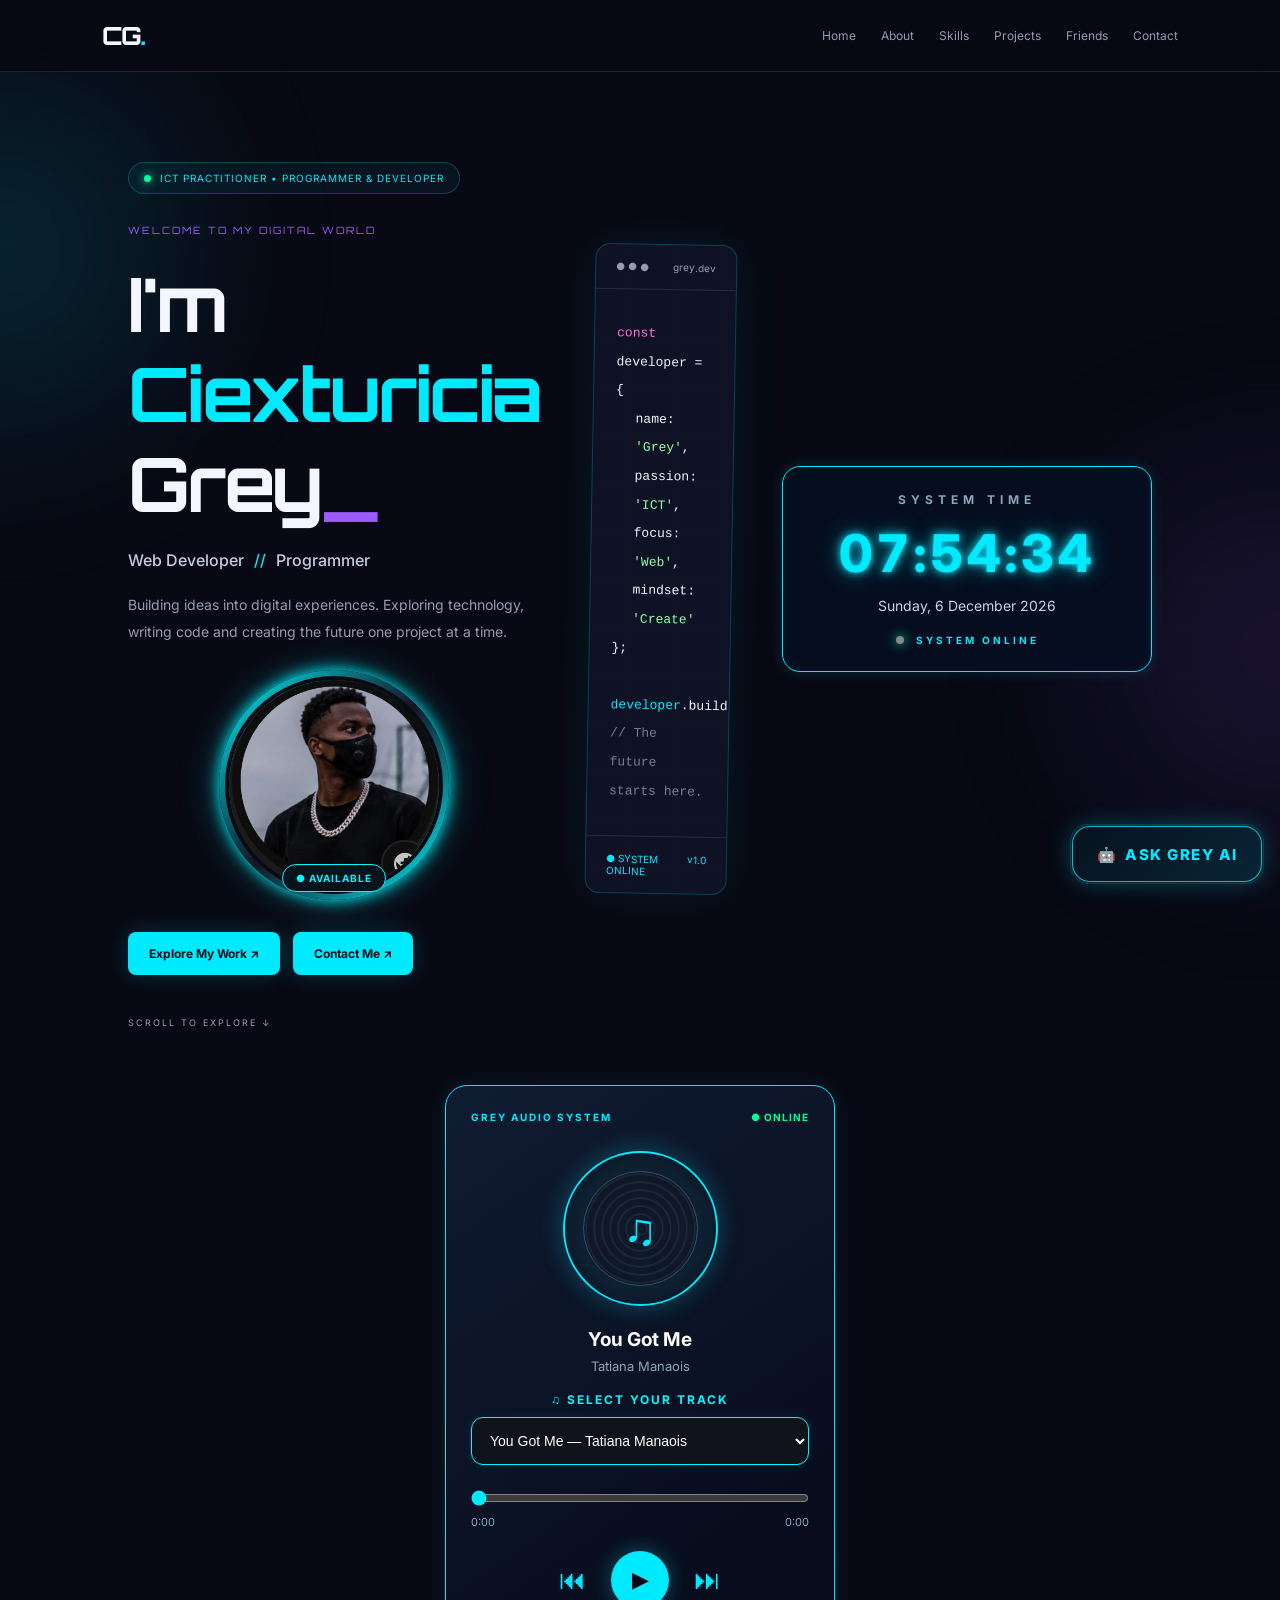
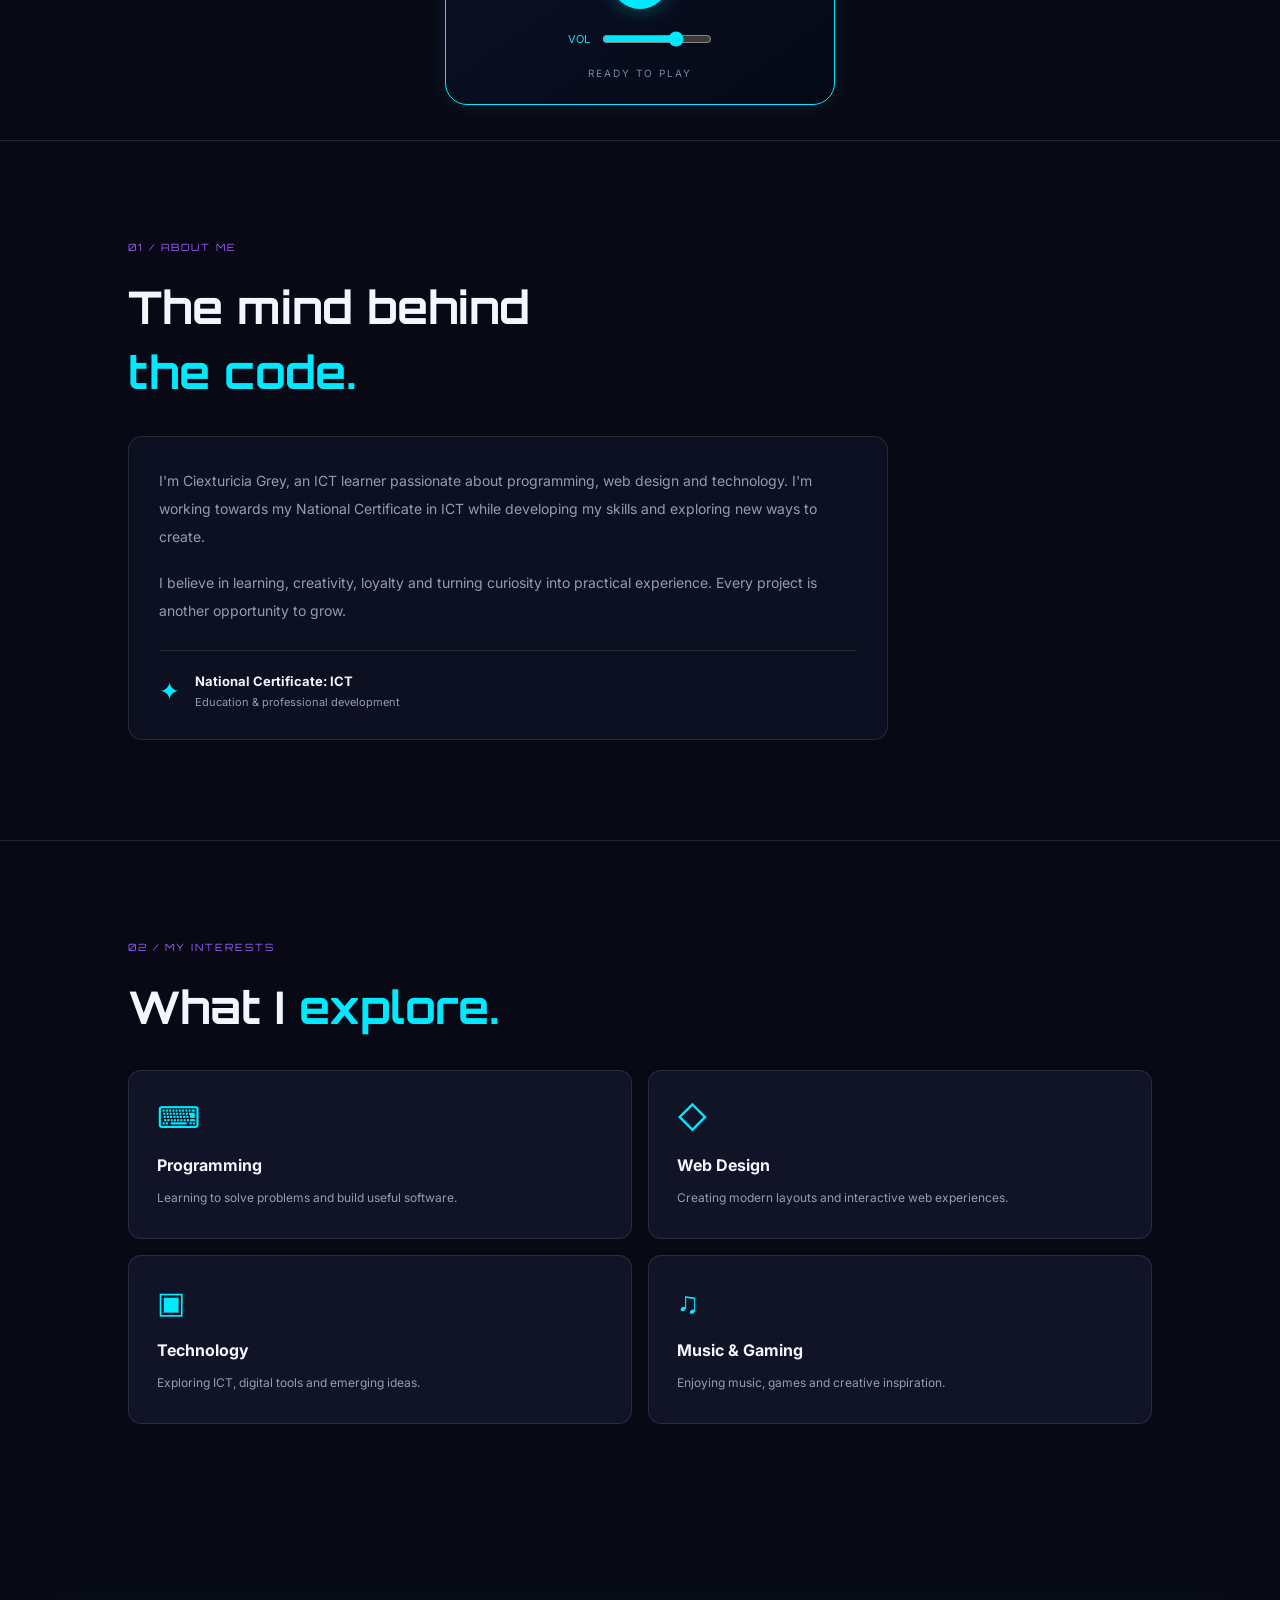
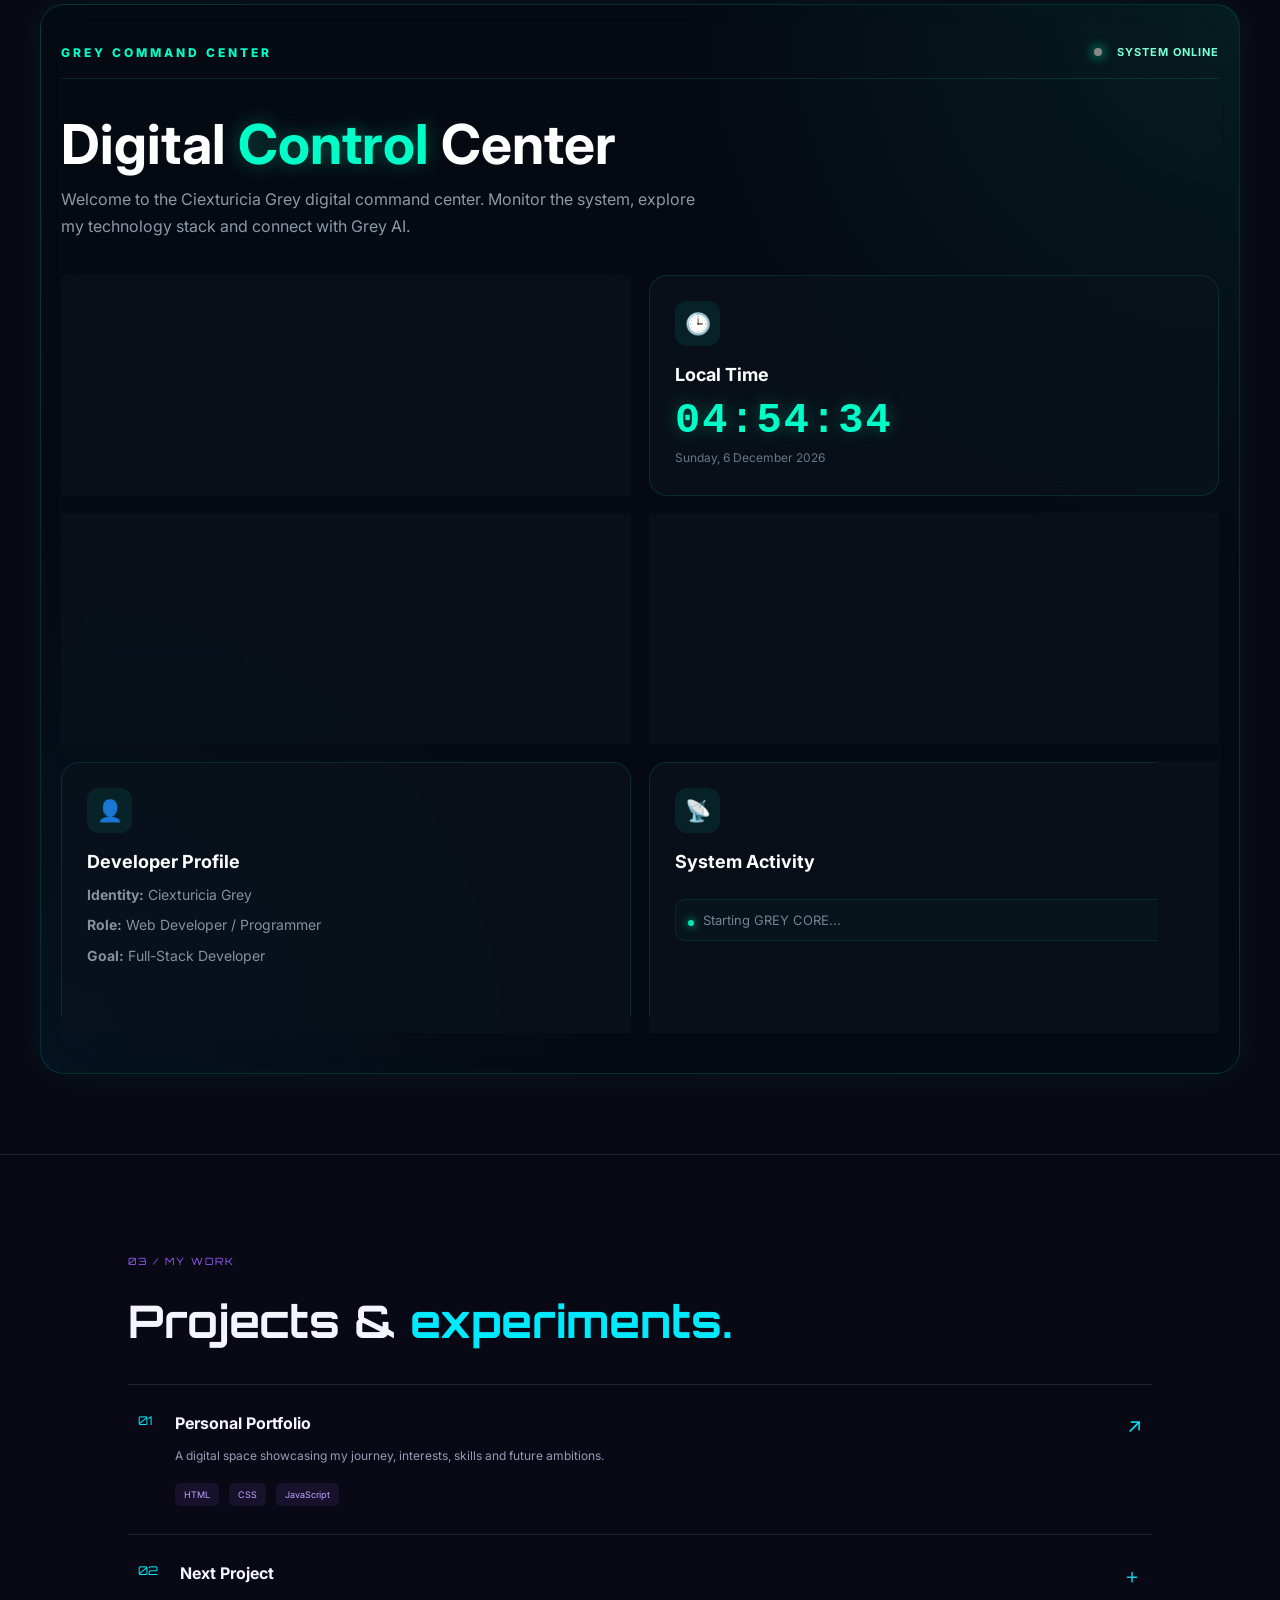
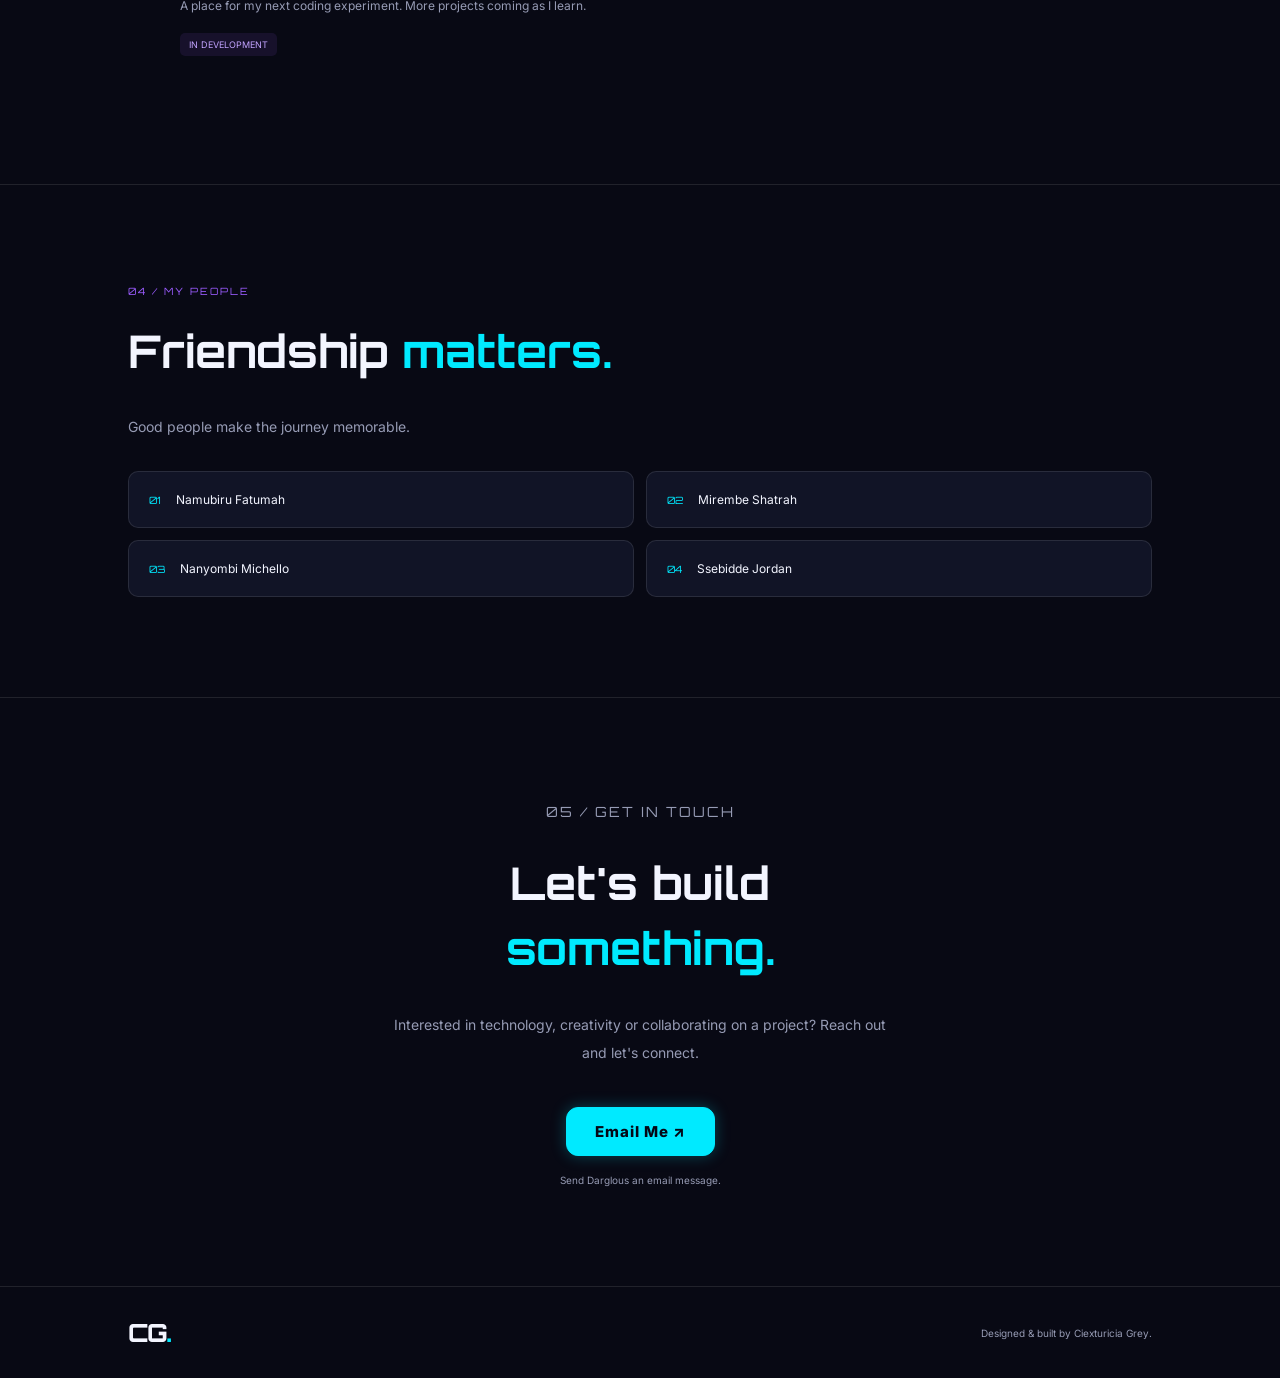
==== index.html @ 6cdc5431 "Add files via upload" ====
<!DOCTYPE html>
<html lang="en">
<head>
  <meta charset="UTF-8">
  <meta name="viewport"
        content="width=device-width, initial-scale=1.0">
  <meta name="theme-color" content="#080914">
  <title>Ciexturicia Grey | Developer</title>
  <link rel="stylesheet" href="style.css">
</head>
<body>

  <div class="glow glow-one"></div>
  <div class="glow glow-two"></div>

  <header>
    <a href="#home" class="logo">
      CG<span>.</span>
    </a>
    <button class="menu-btn" id="menuBtn"
            aria-label="Toggle menu">☰</button>
    <nav id="nav">
      <a href="#home">Home</a>
      <a href="#about">About</a>
      <a href="#skills">Skills</a>
      <a href="#projects">Projects</a>
      <a href="#friends">Friends</a>
      <a href="contact.html">Contact</a>
    </nav>
  </header>

  <main>
    <section class="hero" id="home">
      <div class="hero-content">
        <div class="status">
          <span class="dot"></span>
          ICT PRACTITIONER • PROGRAMMER & DEVELOPER
        </div>
        <p class="eyebrow">WELCOME TO MY DIGITAL WORLD</p>
        <h1>I'm <span>Ciexturicia</span><br>Grey<span class="cursor">_</span></h1>
        <h2>Web Developer <span>//</span> Programmer</h2>
        <p class="intro">
          Building ideas into digital experiences.
          Exploring technology, writing code and
          creating the future one project at a time.
        </p>
        
<!-- GREY PROFILE PHOTO -->
<div class="profile-frame">
<img src="grey-profile.jpg"
     alt="Ciexturicia Grey"
     class="profile-photo">
  <span class="profile-status">● AVAILABLE</span>
</div>

        <div class="hero-buttons">
          <a class="btn primary" href="#projects">Explore My Work ↗</a>
      <a class="btn primary" href="contact.html">
  Contact Me ↗
      </a>
        </div>
      </div>

      
      <div class="hero-card">
        <div class="card-top">
          <span>● ● ●</span>
          <span>grey.dev</span>
        </div>
        <div class="code-art">
          <p><span class="pink">const</span> developer = {</p>
          <p class="indent">name: <span class="green">'Grey'</span>,</p>
          <p class="indent">passion: <span class="green">'ICT'</span>,</p>
          <p class="indent">focus: <span class="green">'Web'</span>,</p>
          <p class="indent">mindset: <span class="green">'Create'</span></p>
          <p>};</p>
          <br>
          <p><span class="blue">developer</span>.build();</p>
          <p class="comment">// The future starts here.</p>
        </div>
        <div class="card-bottom">
          <span>● SYSTEM ONLINE</span>
          <span>v1.0</span>
        </div>
      </div>
      <div class="scroll">SCROLL TO EXPLORE ↓</div>

      
<!-- GREY DIGITAL CLOCK -->
<div class="grey-clock">
  <div class="clock-label">SYSTEM TIME</div>
  <div id="digitalClock">00:00:00</div>
  <div id="digitalDate">Loading date...</div>
  <div class="clock-status">
    <span class="status-dot"></span>
    SYSTEM ONLINE
  </div>
</div>

    </section>

    

<!-- GREY FUTURISTIC MUSIC PLAYER -->
<section class="music-player">
  <div class="music-top">
    <span class="music-tag">GREY AUDIO SYSTEM</span>
    <span class="music-live">● ONLINE</span>
  </div>

  <div class="album-art">
    <div class="vinyl">♫</div>
  </div>

  <div class="track-info">
    <h2 id="songTitle">My Favorite Music</h2>
    <p id="artistName">Ciexturicia Grey's Playlist</p>
  </div>

  
<!-- GREY SONG SELECTOR -->
<div class="song-selector">
  <label for="songSelect">♫ SELECT YOUR TRACK</label>
  <select id="songSelect">
    <option value="0">You Got Me — Tatiana Manaois</option>
    <option value="1">Like I Did — Tatiana Manaois</option>
    <option value="2">Wanna Be Yours — Tatiana Manaois</option>
  </select>
</div>

  <audio id="musicAudio" preload="metadata">
    Your browser does not support audio.
  </audio>

  <div class="progress-area">
    <input id="progress" type="range"
      min="0" max="100" value="0">

    <div class="time-row">
      <span id="currentTime">0:00</span>
      <span id="duration">0:00</span>
    </div>
  </div>

  <div class="music-controls">
    <button id="prevBtn" aria-label="Previous track">⏮</button>

    <button id="playBtn" class="play-btn"
      aria-label="Play">▶</button>

    <button id="nextBtn" aria-label="Next track">⏭</button>
  </div>

  <div class="volume-area">
    <span>VOL</span>
    <input id="volume" type="range"
      min="0" max="1" step="0.01" value="0.7">
  </div>

  <p id="musicStatus" class="music-status">
    READY TO PLAY
  </p>
</section>


    <section id="about" class="section">
      <p class="eyebrow">01 / ABOUT ME</p>
      <h2 class="section-title">The mind behind<br><span>the code.</span></h2>
      <div class="about-box">
        <p>
          I'm Ciexturicia Grey, an ICT learner passionate
          about programming, web design and technology.
          I'm working towards my National Certificate in
          ICT while developing my skills and exploring
          new ways to create.
        </p>
        <p>
          I believe in learning, creativity, loyalty and
          turning curiosity into practical experience.
          Every project is another opportunity to grow.
        </p>
        <div class="credential">
          <span>✦</span>
          <div>
            <strong>National Certificate: ICT</strong>
            <small>Education & professional development</small>
          </div>
        </div>
      </div>
    </section>

    <section id="skills" class="section">
      <p class="eyebrow">02 / MY INTERESTS</p>
      <h2 class="section-title">What I <span>explore.</span></h2>
      <div class="grid">
        <article class="tile">
          <span class="tile-icon">⌨</span>
          <h3>Programming</h3>
          <p>Learning to solve problems and build useful software.</p>
        </article>
        <article class="tile">
          <span class="tile-icon">◇</span>
          <h3>Web Design</h3>
          <p>Creating modern layouts and interactive web experiences.</p>
        </article>
        <article class="tile">
          <span class="tile-icon">▣</span>
          <h3>Technology</h3>
          <p>Exploring ICT, digital tools and emerging ideas.</p>
        </article>
        <article class="tile">
          <span class="tile-icon">♫</span>
          <h3>Music & Gaming</h3>
          <p>Enjoying music, games and creative inspiration.</p>
        </article>
      </div>
    </section>

    <!-- ============================= -->
<!-- GREY COMMAND CENTER -->
<!-- ============================= -->

<section class="command-center" id="command-center">

  <div class="command-header">

    <span class="command-label">
      GREY COMMAND CENTER
    </span>

    <span class="system-status">
      <span class="status-dot"></span>
      SYSTEM ONLINE
    </span>

  </div>


  <div class="command-title">

    <h2>
      Digital <span>Control</span> Center
    </h2>

    <p>
      Welcome to the Ciexturicia Grey digital command center.
      Monitor the system, explore my technology stack and connect
      with Grey AI.
    </p>

  </div>


  <div class="command-grid">

    <!-- SYSTEM STATUS -->

    <div class="command-card">

      <div class="card-icon">⚡</div>

      <h3>System Status</h3>

      <p class="online-text">
        ALL SYSTEMS OPERATIONAL
      </p>

      <div class="system-bar">
        <div class="system-progress"></div>
      </div>

      <span class="card-small">
        GREY CORE v1.0
      </span>

    </div>


    <!-- LIVE CLOCK -->

    <div class="command-card clock-card">

      <div class="card-icon">🕒</div>

      <h3>Local Time</h3>

      <div id="grey-clock">
        00:00:00
      </div>

      <div id="grey-date">
        Loading date...
      </div>

    </div>


    <!-- GREY AI STATUS -->

    <div class="command-card">

      <div class="card-icon">🤖</div>

      <h3>GREY AI</h3>

      <div
        class="ai-status"
        id="greyAiStatus">

        <span class="status-dot"></span>

        <span id="greyAiStatusText">
          CHECKING...
        </span>

      </div>

      <p>
        Portfolio assistant ready to answer questions
        about Ciexturicia Grey.
      </p>

    </div>


    <!-- TECH STACK -->

    <div class="command-card tech-card">

      <div class="card-icon">💻</div>

      <h3>Technology Stack</h3>

      <div class="tech-list">

        <span>HTML</span>
        <span>CSS</span>
        <span>JavaScript</span>
        <span>GitHub</span>
        <span>Acode</span>

      </div>

    </div>


    <!-- PROFILE -->

    <div class="command-card">

      <div class="card-icon">👤</div>

      <h3>Developer Profile</h3>

      <p>
        <strong>Identity:</strong>
        Ciexturicia Grey
      </p>

      <p>
        <strong>Role:</strong>
        Web Developer / Programmer
      </p>

      <p>
        <strong>Goal:</strong>
        Full-Stack Developer
      </p>

    </div>


    <!-- SYSTEM ACTIVITY -->

    <div class="command-card activity-card">

      <div class="card-icon">📡</div>

      <h3>System Activity</h3>

      <div id="grey-activity-log">

        <div class="activity-line">
          <span></span>
          Starting GREY CORE...
        </div>

      </div>

    </div>

  </div>

</section>
    
    <section id="projects" class="section">
      <p class="eyebrow">03 / MY WORK</p>
      <h2 class="section-title">Projects & <span>experiments.</span></h2>
      <div class="project">
        <div class="project-number">01</div>
        <div>
          <h3>Personal Portfolio</h3>
          <p>A digital space showcasing my journey,
             interests, skills and future ambitions.</p>
          <span class="tag">HTML</span>
          <span class="tag">CSS</span>
          <span class="tag">JavaScript</span>
        </div>
        
        <span class="project-arrow">↗</span>
      </div>
      <div class="project">
        <div class="project-number">02</div>
        <div>
          <h3>Next Project</h3>
          <p>A place for my next coding experiment.
             More projects coming as I learn.</p>
          <span class="tag">IN DEVELOPMENT</span>
        </div>
        <span class="project-arrow">＋</span>
      </div>
    </section>

    <section id="friends" class="section">
      <p class="eyebrow">04 / MY PEOPLE</p>
      <h2 class="section-title">Friendship <span>matters.</span></h2>
      <p class="section-desc">
        Good people make the journey memorable.
      </p>
      <div class="friends">
        <div class="friend"><span>01</span> Namubiru Fatumah</div>
        <div class="friend"><span>02</span> Mirembe Shatrah</div>
        <div class="friend"><span>03</span> Nanyombi Michello</div>
        <div class="friend"><span>04</span> Ssebidde Jordan</div>
      </div>
    </section>

    <section id="contact" class="section contact">
      <p class="eyebrow">05 / GET IN TOUCH</p>
      <h2 class="section-title">Let's build<br><span>something.</span></h2>
      <p>
        Interested in technology, creativity or collaborating
        on a project? Reach out and let's connect.
      </p>
      <a href="https://mail.google.com/mail/?view=cm&fs=1&to=legitmategrey@gmail.com"
   target="_blank"
   rel="noopener noreferrer"
   class="email-btn">
  Email Me ↗
      </a>
      
      <small>Send Darglous an email message.</small>
    </section>
  </main>

  <footer>
    <a href="#home" class="logo">CG<span>.</span></a>
    <p>Designed & built by Ciexturicia Grey.</p>
    <!-- =====================================================
     GREY AI ASSISTANT
     ===================================================== -->

<div class="grey-ai" id="grey-ai">

  <!-- HEADER -->
  <div class="ai-header">

    <div class="ai-avatar">G</div>

    <div class="ai-info">
      <h2>GREY AI</h2>
      <p>
        <span class="online-dot"></span>
        ONLINE | PORTFOLIO ASSISTANT
      </p>
    </div>

    <button
      class="ai-close"
      type="button"
      onclick="toggleGreyAI()"
      aria-label="Close GREY AI">
      ×
    </button>

  </div>


  <!-- CHAT -->
  <div class="ai-chat" id="ai-chat">

    <div class="ai-message bot">
      Yo! 👋 Welcome to Ciexturicia Grey's
      digital world. I'm Grey AI.
      Ask me anything about Grey!
    </div>

  </div>


  <!-- QUICK QUESTIONS -->
  <div class="ai-quick">

    <button
      type="button"
      onclick="askGrey('Who is Grey?')">
      Who is Grey?
    </button>

    <button
      type="button"
      onclick="askGrey('What are his skills?')">
      Skills
    </button>

    <button
      type="button"
      onclick="askGrey('What are his hobbies?')">
      Hobbies
    </button>

  </div>


  <!-- INPUT -->
  <div class="ai-input-area">

    <button
      id="voiceBtn"
      class="voice-btn"
      type="button"
      title="Voice input"
      aria-label="Voice input">
      🎤
    </button>

    <input
      type="text"
      id="ai-input"
      placeholder="Message Grey AI..."
      autocomplete="off">

    <button
      id="sendBtn"
      class="send-btn"
      type="button"
      onclick="sendGreyMessage()"
      aria-label="Send message">
      ➤
    </button>

  </div>


  <!-- VOICE CONTROLS -->
  <div class="voice-controls">

    <div
      class="voice-status"
      id="voiceStatus">
      Tap 🎤 to speak
    </div>

    <label class="voice-toggle">
      <input
        type="checkbox"
        id="voiceOutput">
      <span>🔊 Voice replies</span>
    </label>

  </div>

</div>


<!-- =====================================================
     GREY AI LAUNCHER
     ===================================================== -->

<button
  class="ai-launcher"
  id="greyAiLauncher"
  type="button"
  onclick="toggleGreyAI()">

  🤖 <span>ASK GREY AI</span>

</button>
  <script src="script.js" defer></script>

</body>
</html>
---- style.css ----
@import url('https://fonts.googleapis.com/css2?family=Orbitron:wght@500;700;800&family=Inter:wght@400;500;600;700;800&display=swap');

:root {
  --bg: #080914;
  --panel: #111426;
  --cyan: #00eaff;
  --purple: #9b5cff;
  --text: #f3f5ff;
  --muted: #969bb4;
  --line: rgba(255,255,255,.10);
}

* {
  margin: 0;
  padding: 0;
  box-sizing: border-box;
  scroll-behavior: smooth;
}

body {
  background: var(--bg);
  color: var(--text);
  font-family: 'Inter', sans-serif;
  overflow-x: hidden;
}

body::before {
  content: "";
  position: fixed;
  inset: 0;
  pointer-events: none;
  z-index: -1;
  opacity: .16;
  background-image:
    linear-gradient(rgba(0,234,255,.08) 1px, transparent 1px),
    linear-gradient(90deg, rgba(0,234,255,.08) 1px, transparent 1px);
  background-size: 48px 48px;
}

a {
  color: inherit;
  text-decoration: none;
}

.glow {
  position: fixed;
  width: 300px;
  height: 300px;
  border-radius: 50%;
  filter: blur(110px);
  opacity: .17;
  pointer-events: none;
  z-index: -1;
}

.glow-one {
  background: var(--cyan);
  top: 100px;
  left: -150px;
}

.glow-two {
  background: var(--purple);
  right: -150px;
  top: 500px;
}

header {
  width: 100%;
  position: sticky;
  top: 0;
  z-index: 20;
  display: flex;
  align-items: center;
  justify-content: space-between;
  padding: 20px 8%;
  background: rgba(8,9,20,.88);
  backdrop-filter: blur(16px);
  border-bottom: 1px solid var(--line);
}

.logo {
  font-family: 'Orbitron', sans-serif;
  font-size: 25px;
  font-weight: 800;
  letter-spacing: -2px;
}

.logo span, .hero h1 span, .section-title span {
  color: var(--cyan);
}

nav {
  display: flex;
  gap: 25px;
}

nav a {
  color: var(--muted);
  font-size: 12px;
  transition: .25s;
}

nav a:hover {
  color: var(--cyan);
}

.menu-btn {
  display: none;
  background: transparent;
  color: white;
  border: 1px solid var(--line);
  border-radius: 8px;
  padding: 8px 12px;
  font-size: 20px;
}

.hero {
  min-height: 88vh;
  padding: 90px 10% 75px;
  display: flex;
  align-items: center;
  justify-content: space-between;
  gap: 50px;
  position: relative;
}

.hero-content {
  max-width: 600px;
}

.status {
  display: inline-flex;
  align-items: center;
  gap: 9px;
  color: var(--cyan);
  border: 1px solid rgba(0,234,255,.23);
  background: rgba(0,234,255,.05);
  border-radius: 30px;
  padding: 9px 15px;
  font-size: 10px;
  letter-spacing: 1px;
  margin-bottom: 30px;
}

.dot {
  width: 7px;
  height: 7px;
  border-radius: 50%;
  background: #00ff9d;
  box-shadow: 0 0 10px #00ff9d;
}

.eyebrow {
  color: var(--purple);
  font-family: 'Orbitron', sans-serif;
  font-size: 10px;
  letter-spacing: 2px;
  margin-bottom: 22px;
}

.hero h1 {
  font-family: 'Orbitron', sans-serif;
  font-size: clamp(38px, 6vw, 75px);
  line-height: 1.2;
  letter-spacing: -3px;
}

.cursor {
  color: var(--purple) !important;
  animation: blink 1s infinite;
}

@keyframes blink {
  50% { opacity: 0; }
}

.hero h2 {
  font-size: 16px;
  font-weight: 500;
  color: #c7cbe0;
  margin: 22px 0;
}

.hero h2 span {
  color: var(--cyan);
  margin: 0 6px;
}

.intro, .section-desc {
  color: var(--muted);
  font-size: 14px;
  line-height: 1.9;
  max-width: 470px;
}

.hero-buttons {
  display: flex;
  flex-wrap: wrap;
  gap: 13px;
  margin-top: 32px;
}

.btn {
  display: inline-block;
  padding: 14px 21px;
  border-radius: 8px;
  font-size: 12px;
  font-weight: 700;
  transition: .3s;
}

.primary {
  background: var(--cyan);
  color: #061018;
  box-shadow: 0 0 24px rgba(0,234,255,.18);
}

.primary:hover {
  transform: translateY(-3px);
  box-shadow: 0 0 30px rgba(0,234,255,.45);
}

.secondary {
  border: 1px solid var(--line);
  color: var(--text);
}

.secondary:hover {
  border-color: var(--cyan);
  color: var(--cyan);
}

.hero-card {
  width: min(390px, 100%);
  background: rgba(17,20,38,.9);
  border: 1px solid rgba(0,234,255,.22);
  border-radius: 15px;
  box-shadow: 0 0 50px rgba(0,234,255,.07);
  overflow: hidden;
  transform: rotate(1deg);
}

.card-top, .card-bottom {
  display: flex;
  justify-content: space-between;
  padding: 16px 20px;
  color: var(--muted);
  font-size: 10px;
  border-bottom: 1px solid var(--line);
}

.code-art {
  padding: 30px 22px;
  font-family: monospace;
  font-size: 13px;
  line-height: 2.2;
}

.indent {
  padding-left: 20px;
}

.pink { color: #ff71d4; }
.green { color: #8effa9; }
.blue { color: var(--cyan); }
.comment { color: #777e9b; }

.card-bottom {
  border-top: 1px solid var(--line);
  border-bottom: 0;
  color: var(--cyan);
}

.scroll {
  position: absolute;
  bottom: 22px;
  left: 10%;
  font-size: 9px;
  letter-spacing: 2px;
  color: var(--muted);
}

.section {
  padding: 100px 10%;
  border-top: 1px solid var(--line);
}

.section-title {
  font-family: 'Orbitron', sans-serif;
  font-size: clamp(28px, 4vw, 45px);
  line-height: 1.45;
  margin-bottom: 30px;
}

.about-box {
  max-width: 760px;
  padding: 30px;
  border: 1px solid var(--line);
  background: rgba(17,20,38,.7);
  border-radius: 14px;
}

.about-box p, .contact p {
  color: var(--muted);
  line-height: 2;
  font-size: 14px;
  margin-bottom: 18px;
}

.credential {
  display: flex;
  gap: 15px;
  align-items: center;
  border-top: 1px solid var(--line);
  padding-top: 22px;
  margin-top: 25px;
}

.credential > span {
  font-size: 25px;
  color: var(--cyan);
}

.credential strong, .credential small {
  display: block;
}

.credential strong { font-size: 13px; }
.credential small {
  color: var(--muted);
  font-size: 11px;
  margin-top: 6px;
}

.grid {
  display: grid;
  grid-template-columns: repeat(2, 1fr);
  gap: 16px;
}

.tile {
  background: var(--panel);
  border: 1px solid var(--line);
  padding: 28px;
  border-radius: 13px;
  transition: .3s;
}

.tile:hover {
  transform: translateY(-5px);
  border-color: rgba(0,234,255,.5);
  box-shadow: 0 10px 35px rgba(0,234,255,.07);
}

.tile-icon {
  display: block;
  color: var(--cyan);
  font-size: 30px;
  margin-bottom: 20px;
}

.tile h3, .project h3 {
  font-size: 16px;
  margin-bottom: 12px;
}

.tile p, .project p {
  color: var(--muted);
  font-size: 12px;
  line-height: 1.9;
}

.project {
  display: flex;
  gap: 22px;
  align-items: flex-start;
  padding: 28px 10px;
  border-top: 1px solid var(--line);
}

.project-number {
  font-family: 'Orbitron', sans-serif;
  color: var(--cyan);
  font-size: 12px;
}

.project > div:nth-child(2) {
  flex: 1;
}

.project-arrow {
  color: var(--cyan);
  font-size: 20px;
}

.tag {
  display: inline-block;
  margin: 15px 6px 0 0;
  padding: 6px 9px;
  border-radius: 5px;
  background: rgba(155,92,255,.1);
  color: #c3a4ff;
  font-size: 9px;
}

.friends {
  display: grid;
  grid-template-columns: repeat(2, 1fr);
  gap: 12px;
  margin-top: 30px;
}

.friend {
  background: var(--panel);
  border: 1px solid var(--line);
  padding: 20px;
  border-radius: 10px;
  font-size: 12px;
}

.friend span {
  color: var(--cyan);
  font-family: 'Orbitron', sans-serif;
  margin-right: 12px;
  font-size: 10px;
}

.contact {
  text-align: center;
}

.contact p {
  max-width: 500px;
  margin: 0 auto 25px;
}

.contact small {
  display: block;
  color: var(--muted);
  font-size: 10px;
  margin-top: 18px;
}

footer {
  padding: 30px 10%;
  border-top: 1px solid var(--line);
  display: flex;
  align-items: center;
  justify-content: space-between;
  gap: 15px;
  flex-wrap: wrap;
}

footer p {
  color: var(--muted);
  font-size: 10px;
}

.footer-copy {
  letter-spacing: 1px;
}

@media (max-width: 800px) {
  header {
    padding: 16px 6%;
  }

  .menu-btn {
    display: block;
  }

  nav {
    display: none;
    position: absolute;
    top: 100%;
    left: 0;
    width: 100%;
    padding: 20px 6%;
    background: #0b0d1b;
    border-bottom: 1px solid var(--line);
    flex-direction: column;
    gap: 20px;
  }

  nav.open {
    display: flex;
  }

  nav a {
    font-size: 13px;
  }

  .hero {
    min-height: auto;
    padding: 75px 7% 90px;
    flex-direction: column;
    align-items: flex-start;
    gap: 55px;
  }

  .hero-card {
    align-self: center;
  }

  .scroll {
    left: 7%;
  }

  .section {
    padding: 75px 7%;
  }

  footer {
    padding: 25px 7%;
  }
}

@media (max-width: 480px) {
  .hero h1 {
    letter-spacing: -2px;
  }

  .grid, .friends {
    grid-template-columns: 1fr;
  }

  .tile {
    padding: 23px;
  }

  .about-box {
    padding: 22px;
  }

  .project {
    gap: 12px;
  }

  footer {
    flex-direction: column;
    align-items: flex-start;
  }
}


/* EMAIL BUTTON - GREY FUTURISTIC */

.email-btn {
  display: inline-flex;
  align-items: center;
  justify-content: center;
  gap: 10px;

  padding: 14px 28px;
  margin-top: 15px;

  background: #00eaff;
  color: #050816;

  font-size: 15px;
  font-weight: 800;
  letter-spacing: 1px;

  text-decoration: none;
  border: 1px solid #00eaff;
  border-radius: 12px;

  box-shadow: 0 0 15px #00eaff44;

  transition: all 0.3s ease;
}

/* HOVER ANIMATION */
.email-btn:hover {
  background: transparent;
  color: #00eaff;

  box-shadow:
    0 0 15px #00eaff,
    0 0 35px #00eaff66;

  transform: translateY(-4px);
}

/* CLICK EFFECT */
.email-btn:active {
  transform: scale(0.96);
}

/* MOBILE RESPONSIVE */
@media (max-width: 600px) {
  .email-btn {
    width: 100%;
    max-width: 280px;
    padding: 15px 20px;
    font-size: 14px;
  }
}


/* GREY FUTURISTIC DIGITAL CLOCK */

.grey-clock {
  width: 100%;
  max-width: 370px;
  margin: 30px auto;
  padding: 25px 20px;
  text-align: center;

  background: rgba(5, 15, 32, 0.85);
  border: 1px solid #00eaff;
  border-radius: 18px;

  box-shadow:
    0 0 15px #00eaff22,
    inset 0 0 20px #00eaff0a;

  backdrop-filter: blur(12px);
}

.clock-label {
  color: #8ba5bb;
  font-size: 12px;
  font-weight: bold;
  letter-spacing: 5px;
  margin-bottom: 15px;
}

#digitalClock {
  color: #00eaff;
  font-size: clamp(35px, 9vw, 52px);
  font-weight: 800;
  letter-spacing: 3px;

  text-shadow:
    0 0 8px #00eaff,
    0 0 25px #00eaff77;

  font-variant-numeric: tabular-nums;
}

#digitalDate {
  color: #cbd5e1;
  font-size: 14px;
  margin-top: 12px;
}

.clock-status {
  color: #00eaff;
  font-size: 10px;
  font-weight: bold;
  letter-spacing: 3px;
  margin-top: 20px;
}

.status-dot {
  display: inline-block;
  width: 8px;
  height: 8px;
  margin-right: 7px;
  border-radius: 50%;
  background: #00ff99;
  box-shadow: 0 0 10px #00ff99;
  animation: clockPulse 1.5s infinite;
}

@keyframes clockPulse {
  50% {
    opacity: 0.35;
    box-shadow: 0 0 2px #00ff99;
  }
}

@media (max-width: 600px) {
  .grey-clock {
    max-width: 100%;
    padding: 22px 12px;
  }
}


/* ===== GREY AUDIO SYSTEM ===== */

.music-player {
  width: 100%;
  max-width: 390px;
  margin: 35px auto;
  padding: 25px;
  color: #fff;
  text-align: center;
  background: linear-gradient(145deg, #101c32, #050816);
  border: 1px solid #00eaff;
  border-radius: 22px;
  box-shadow: 0 0 25px #00eaff18;
}

.music-top {
  display: flex;
  justify-content: space-between;
  align-items: center;
  gap: 8px;
  font-size: 10px;
  font-weight: bold;
  letter-spacing: 2px;
}

.music-tag {
  color: #00eaff;
}

.music-live {
  color: #00ff99;
  letter-spacing: 1px;
}

.album-art {
  width: 155px;
  height: 155px;
  margin: 28px auto 22px;
  display: grid;
  place-items: center;
  border-radius: 50%;
  background: radial-gradient(circle, #16344b, #07101e);
  border: 2px solid #00eaff;
  box-shadow: 0 0 25px #00eaff44;
}

.vinyl {
  width: 115px;
  height: 115px;
  border-radius: 50%;
  display: grid;
  place-items: center;
  font-size: 45px;
  color: #00eaff;
  background: repeating-radial-gradient(
    circle,
    #101827 0px,
    #101827 5px,
    #1b2a3c 6px,
    #101827 8px
  );
  border: 1px solid #31536b;
}

.music-player.playing .vinyl {
  animation: vinylSpin 5s linear infinite;
}

@keyframes vinylSpin {
  to { transform: rotate(360deg); }
}

.track-info h2 {
  font-size: 19px;
  margin-bottom: 7px;
  overflow-wrap: anywhere;
}

.track-info p {
  color: #8da5bb;
  font-size: 13px;
}

.progress-area {
  margin-top: 25px;
}

#progress {
  width: 100%;
  accent-color: #00eaff;
  cursor: pointer;
}

.time-row {
  display: flex;
  justify-content: space-between;
  color: #8da5bb;
  font-size: 11px;
  margin-top: 5px;
}

.music-controls {
  display: flex;
  justify-content: center;
  align-items: center;
  gap: 25px;
  margin: 22px 0;
}

.music-controls button {
  border: none;
  color: #00eaff;
  background: transparent;
  font-size: 27px;
  cursor: pointer;
}

.music-controls .play-btn {
  width: 58px;
  height: 58px;
  border-radius: 50%;
  color: #050816;
  background: #00eaff;
  font-size: 22px;
  box-shadow: 0 0 20px #00eaff55;
}

.music-controls button:active {
  transform: scale(0.92);
}

.volume-area {
  display: flex;
  align-items: center;
  justify-content: center;
  gap: 12px;
  color: #00eaff;
  font-size: 11px;
}

#volume {
  width: 110px;
  accent-color: #00eaff;
}

.music-status {
  color: #718ba4;
  font-size: 10px;
  letter-spacing: 2px;
  margin-top: 20px;
}

@media (max-width: 600px) {
  .music-player {
    padding: 20px 16px;
  }
}

/* GREY FUTURISTIC SONG SELECTOR */

.song-selector {
  width: 100%;
  margin: 18px 0;
  display: flex;
  flex-direction: column;
  gap: 10px;
}

.song-selector label {
  color: #00f7ff;
  font-size: 12px;
  font-weight: bold;
  letter-spacing: 2px;
}

.song-selector select {
  width: 100%;
  padding: 14px;
  border: 1px solid #00f7ff;
  border-radius: 12px;
  background: #10131c;
  color: #fff;
  font-size: 14px;
  outline: none;
  cursor: pointer;
  box-shadow: 0 0 12px rgba(0, 247, 255, 0.08);
}

.song-selector select:focus {
  box-shadow: 0 0 15px rgba(0, 247, 255, 0.35);
}

.song-selector select option {
  background: #10131c;
  color: #fff;
}

/* GREY SPINNING VINYL */

.vinyl {
  animation: greySpin 5s linear infinite;
  animation-play-state: paused;
}

.music-player.playing .vinyl {
  animation-play-state: running;
}

@keyframes greySpin {
  from {
    transform: rotate(0deg);
  }
  to {
    transform: rotate(360deg);
  }
}


/* GREY PROFILE PHOTO */

.profile-frame {
  position: relative;
  width: 230px;
  height: 230px;
  margin: 25px auto;
  border-radius: 50%;
  padding: 6px;
  background: linear-gradient(
    135deg,
    #00f7ff,
    #151525,
    #00f7ff
  );
  box-shadow:
    0 0 15px #00f7ff,
    0 0 40px rgba(0, 247, 255, 0.25);
  animation: profileGlow 3s ease-in-out infinite;
}

.profile-photo {
  width: 100%;
  height: 100%;
  display: block;
  object-fit: cover;
  object-position: center;
  border-radius: 50%;
  border: 4px solid #090b12;
}

.profile-status {
  position: absolute;
  bottom: 8px;
  left: 50%;
  transform: translateX(-50%);
  background: #07131a;
  color: #00f7ff;
  border: 1px solid #00f7ff;
  border-radius: 20px;
  padding: 7px 13px;
  font-size: 10px;
  font-weight: bold;
  letter-spacing: 1px;
  white-space: nowrap;
}

@keyframes profileGlow {
  0%, 100% {
    box-shadow: 0 0 15px #00f7ff;
  }
  50% {
    box-shadow:
      0 0 30px #00f7ff,
      0 0 55px rgba(0, 247, 255, 0.3);
  }
}

@media (max-width: 600px) {
  .profile-frame {
    width: 190px;
    height: 190px;
  }
}


/* ===== GREY AI ASSISTANT ===== */

.grey-ai {
  display: none;
  position: fixed;
  right: 18px;
  bottom: 90px;
  width: min(360px, calc(100% - 36px));
  height: 480px;
  max-height: 75vh;
  background: #080d18;
  border: 1px solid #00eaff;
  border-radius: 18px;
  box-shadow: 0 0 25px #00eaff55;
  z-index: 9999;
  overflow: hidden;
  flex-direction: column;
  color: #eafaff;
  font-family: Arial, sans-serif;
}

/* HEADER */

.ai-header {
  display: flex;
  align-items: center;
  gap: 12px;
  padding: 15px;
  background: linear-gradient(
    120deg, #101b30, #07101e
  );
  border-bottom: 1px solid #00eaff55;
}

.ai-avatar {
  width: 43px;
  height: 43px;
  display: grid;
  place-items: center;
  border-radius: 50%;
  background: #00eaff;
  color: #06101a;
  font-size: 24px;
  font-weight: bold;
  box-shadow: 0 0 15px #00eaff88;
}

.ai-info {
  flex: 1;
}

.ai-info h2 {
  margin: 0;
  font-size: 17px;
  letter-spacing: 2px;
  color: #00eaff;
}

.ai-info p {
  margin: 5px 0 0;
  font-size: 9px;
  color: #9eb4c9;
}

.online-dot {
  display: inline-block;
  width: 7px;
  height: 7px;
  border-radius: 50%;
  background: #00ff9d;
  box-shadow: 0 0 8px #00ff9d;
}

.ai-close {
  background: transparent;
  border: none;
  color: #00eaff;
  font-size: 28px;
  cursor: pointer;
}

/* CHAT AREA */

.ai-chat {
  flex: 1;
  overflow-y: auto;
  padding: 15px;
  display: flex;
  flex-direction: column;
  gap: 13px;
  background:
    radial-gradient(
      circle at top,
      #10213a 0%,
      #080d18 65%
    );
}

.ai-message {
  max-width: 85%;
  padding: 12px;
  font-size: 13px;
  line-height: 1.6;
  border-radius: 13px;
  overflow-wrap: anywhere;
}

.ai-message.bot {
  align-self: flex-start;
  background: #101e30;
  border: 1px solid #00eaff55;
  color: #eafaff;
}

.ai-message.user {
  align-self: flex-end;
  background: #003b4c;
  border: 1px solid #00eaff;
  color: white;
}

/* QUICK QUESTIONS */

.ai-quick {
  display: flex;
  gap: 7px;
  padding: 10px;
  overflow-x: auto;
  border-top: 1px solid #00eaff22;
}

.ai-quick button {
  flex-shrink: 0;
  padding: 8px 11px;
  border: 1px solid #00eaff88;
  border-radius: 20px;
  background: #0b1929;
  color: #00eaff;
  font-size: 11px;
  cursor: pointer;
}

/* INPUT */

.ai-input-area {
  display: flex;
  gap: 8px;
  padding: 12px;
  background: #0c1422;
  border-top: 1px solid #00eaff44;
}

.ai-input-area input {
  flex: 1;
  min-width: 0;
  padding: 12px;
  border-radius: 10px;
  outline: none;
  border: 1px solid #00eaff55;
  background: #060b14;
  color: white;
  font-size: 13px;
}

.ai-input-area input:focus {
  border-color: #00eaff;
  box-shadow: 0 0 8px #00eaff33;
}

.ai-input-area button {
  width: 43px;
  border: none;
  border-radius: 10px;
  background: #00eaff;
  color: #06101a;
  font-size: 20px;
  cursor: pointer;
  font-weight: bold;
}

/* FLOATING LAUNCHER */

.ai-launcher {
  position: fixed;
  right: 18px;
  bottom: 20px;
  z-index: 9998;
  display: flex;
  align-items: center;
  gap: 9px;
  padding: 13px 17px;
  border: 1px solid #00eaff;
  border-radius: 30px;
  background: #071321;
  color: #00eaff;
  font-size: 12px;
  font-weight: bold;
  letter-spacing: 1px;
  box-shadow: 0 0 18px #00eaff66;
  cursor: pointer;
  animation: aiGlow 2s infinite alternate;
}

@keyframes aiGlow {
  from {
    box-shadow: 0 0 8px #00eaff44;
  }
  to {
    box-shadow: 0 0 23px #00eaffaa;
  }
}

/* MOBILE */

@media (max-width: 480px) {
  .grey-ai {
    right: 10px;
    bottom: 82px;
    width: calc(100% - 20px);
    height: 460px;
    max-height: 70vh;
  }

  .ai-launcher {
    right: 12px;
    bottom: 15px;
  }
}

/* GREY AI VISIBILITY */
.grey-ai {
  display: none;
}

/* ============================= */
/* GREY AI WINDOW                */
/* ============================= */

.grey-ai {
  display: none;
  flex-direction: column;
  height: 75vh;
  max-height: 700px;
  width: min(92vw, 500px);
  overflow: hidden;
  position: fixed;
  right: 20px;
  bottom: 20px;
  z-index: 9999;
}

.grey-ai.active {
  display: flex;
}


/* ============================= */
/* AI HEADER                     */
/* ============================= */

.ai-header {
  flex-shrink: 0;
}


/* ============================= */
/* AI CHAT                       */
/* ============================= */

.ai-chat {
  flex: 1;
  min-height: 0;
  overflow-y: auto;
  overflow-x: hidden;
  padding: 15px;
  scroll-behavior: smooth;
}


/* ============================= */
/* AI MESSAGES                   */
/* ============================= */

.ai-message {
  max-width: 85%;
  margin-bottom: 12px;
  padding: 10px 14px;
  border-radius: 14px;
  line-height: 1.5;
  overflow-wrap: anywhere;
}

.ai-message.bot {
  margin-right: auto;
}

.ai-message.user {
  margin-left: auto;
}


/* ============================= */
/* QUICK BUTTONS                 */
/* ============================= */

.ai-quick {
  flex-shrink: 0;
  padding: 8px;
}


/* ============================= */
/* INPUT AREA                    */
/* ============================= */

.ai-input-area {
  flex-shrink: 0;
  display: flex;
  align-items: center;
  gap: 8px;
  padding: 10px;
  position: relative;
  z-index: 10;
}

.ai-input-area input {
  flex: 1;
  min-width: 0;
}

.ai-input-area button {
  flex-shrink: 0;
}


/* ===== GREY AI ASSISTANT ===== */

.grey-ai {
  display: none;
  position: fixed;
  right: 18px;
  bottom: 90px;

  width: min(360px, calc(100% - 36px));
  height: 480px;
  max-height: 75vh;

  background: #080d18;
  border: 1px solid #00eaff;
  border-radius: 18px;

  box-shadow: 0 0 25px #00eaff55;

  z-index: 9999;

  overflow: hidden;

  flex-direction: column;

  color: #eafaff;
  font-family: Arial, sans-serif;
}

/* SHOW AI */

.grey-ai.active {
  display: flex;
}


/* ============================= */
/* HEADER                        */
/* ============================= */

.ai-header {
  flex-shrink: 0;

  display: flex;
  align-items: center;
  gap: 12px;

  padding: 15px;

  background: linear-gradient(
    120deg,
    #101b30,
    #07101e
  );

  border-bottom: 1px solid #00eaff55;
}

.ai-avatar {
  width: 43px;
  height: 43px;

  display: grid;
  place-items: center;

  flex-shrink: 0;

  border-radius: 50%;

  background: #00eaff;
  color: #06101a;

  font-size: 24px;
  font-weight: bold;

  box-shadow: 0 0 15px #00eaff88;
}

.ai-info {
  flex: 1;
  min-width: 0;
}

.ai-info h2 {
  margin: 0;

  font-size: 17px;
  letter-spacing: 2px;

  color: #00eaff;
}

.ai-info p {
  margin: 5px 0 0;

  font-size: 9px;

  color: #9eb4c9;
}

.online-dot {
  display: inline-block;

  width: 7px;
  height: 7px;

  border-radius: 50%;

  background: #00ff9d;

  box-shadow: 0 0 8px #00ff9d;
}

.ai-close {
  flex-shrink: 0;

  background: transparent;
  border: none;

  color: #00eaff;

  font-size: 28px;

  cursor: pointer;
}


/* ============================= */
/* CHAT AREA                     */
/* ============================= */

.ai-chat {
  flex: 1;

  min-height: 0;

  overflow-y: auto;
  overflow-x: hidden;

  padding: 15px;

  display: flex;
  flex-direction: column;

  gap: 13px;

  background:
    radial-gradient(
      circle at top,
      #10213a 0%,
      #080d18 65%
    );

  scroll-behavior: smooth;
}


/* ============================= */
/* MESSAGES                     */
/* ============================= */

.ai-message {
  max-width: 85%;

  padding: 12px;

  font-size: 13px;
  line-height: 1.6;

  border-radius: 13px;

  overflow-wrap: anywhere;
  word-break: break-word;

  flex-shrink: 0;
}

.ai-message.bot {
  align-self: flex-start;

  background: #101e30;

  border: 1px solid #00eaff55;

  color: #eafaff;
}

.ai-message.user {
  align-self: flex-end;

  background: #003b4c;

  border: 1px solid #00eaff;

  color: white;
}


/* ============================= */
/* QUICK QUESTIONS               */
/* ============================= */

.ai-quick {
  flex-shrink: 0;

  display: flex;

  gap: 7px;

  padding: 10px;

  overflow-x: auto;

  border-top: 1px solid #00eaff22;

  background: #0b1422;
}

.ai-quick button {
  flex-shrink: 0;

  padding: 8px 11px;

  border: 1px solid #00eaff88;
  border-radius: 20px;

  background: #0b1929;

  color: #00eaff;

  font-size: 11px;

  cursor: pointer;
}


/* ============================= */
/* INPUT AREA                    */
/* ============================= */

.ai-input-area {
  flex-shrink: 0;

  display: flex;
  align-items: center;

  gap: 8px;

  padding: 12px;

  background: #0c1422;

  border-top: 1px solid #00eaff44;

  position: relative;

  z-index: 20;
}

.ai-input-area input {
  flex: 1;

  min-width: 0;

  padding: 12px;

  border-radius: 10px;

  outline: none;

  border: 1px solid #00eaff55;

  background: #060b14;

  color: white;

  font-size: 13px;
}

.ai-input-area input:focus {
  border-color: #00eaff;

  box-shadow: 0 0 8px #00eaff33;
}

.ai-input-area button {
  flex-shrink: 0;

  width: 43px;
  height: 43px;

  border: none;

  border-radius: 10px;

  background: #00eaff;

  color: #06101a;

  font-size: 20px;

  cursor: pointer;

  font-weight: bold;
}


/* ============================= */
/* FLOATING LAUNCHER             */
/* ============================= */

.ai-launcher {
  position: fixed;

  right: 18px;
  bottom: 20px;

  z-index: 9998;

  display: flex;
  align-items: center;

  gap: 9px;

  padding: 13px 17px;

  border: 1px solid #00eaff;
  border-radius: 30px;

  background: #071321;

  color: #00eaff;

  font-size: 12px;
  font-weight: bold;
}

/* ===== GREY AI ASSISTANT ===== */

.grey-ai {
  display: none;

  position: fixed;
  right: 18px;
  bottom: 90px;

  width: min(360px, calc(100% - 36px));
  height: 480px;
  max-height: 75vh;

  background: #080d18;
  border: 1px solid #00eaff;
  border-radius: 18px;

  box-shadow: 0 0 25px #00eaff55;

  z-index: 9999;
  overflow: hidden;

  flex-direction: column;

  color: #eafaff;
  font-family: Arial, sans-serif;
}

.grey-ai.active {
  display: flex;
}

.grey-ai {
  position: fixed;
  right: 20px;
  bottom: 90px;

  width: min(420px, calc(100vw - 40px));
  height: min(650px, calc(100vh - 120px));

  z-index: 9999;

  display: none;

  overflow: hidden;

  background: #080f1d;

  border: 1px solid rgba(0, 238, 255, 0.35);
  border-radius: 22px;

  box-shadow:
    0 0 40px rgba(0, 238, 255, 0.2);
}

.grey-ai.active {
  display: flex;
  flex-direction: column;
}
/* HEADER */

.ai-header {
  flex-shrink: 0;

  display: flex;
  align-items: center;
  gap: 12px;

  padding: 15px;

  background: linear-gradient(
    120deg,
    #101b30,
    #07101e
  );

  border-bottom: 1px solid #00eaff55;
}

.ai-avatar {
  width: 43px;
  height: 43px;

  flex-shrink: 0;

  display: grid;
  place-items: center;

  border-radius: 50%;

  background: #00eaff;
  color: #06101a;

  font-size: 24px;
  font-weight: bold;

  box-shadow: 0 0 15px #00eaff88;
}

.ai-info {
  flex: 1;
  min-width: 0;
}

.ai-info h2 {
  margin: 0;

  font-size: 17px;
  letter-spacing: 2px;

  color: #00eaff;
}

.ai-info p {
  margin: 5px 0 0;

  font-size: 9px;
  color: #9eb4c9;
}

.online-dot {
  display: inline-block;

  width: 7px;
  height: 7px;

  border-radius: 50%;

  background: #00ff9d;

  box-shadow: 0 0 8px #00ff9d;
}

.ai-close {
  flex-shrink: 0;

  background: transparent;
  border: none;

  color: #00eaff;

  font-size: 28px;
  cursor: pointer;
}


/* CHAT */

.ai-chat {
  flex: 1;
  min-height: 0;

  overflow-y: auto;
  overflow-x: hidden;

  padding: 15px;

  display: flex;
  flex-direction: column;
  gap: 13px;

  background:
    radial-gradient(
      circle at top,
      #10213a 0%,
      #080d18 65%
    );

  scroll-behavior: smooth;
}


/* MESSAGES */

.ai-message {
  max-width: 85%;

  padding: 12px;

  font-size: 13px;
  line-height: 1.6;

  border-radius: 13px;

  overflow-wrap: anywhere;
  word-break: break-word;

  flex-shrink: 0;
}

.ai-message.bot {
  align-self: flex-start;

  background: #101e30;
  border: 1px solid #00eaff55;

  color: #eafaff;
}

.ai-message.user {
  align-self: flex-end;

  background: #003b4c;
  border: 1px solid #00eaff;

  color: white;
}


/* QUICK QUESTIONS */

.ai-quick {
  flex-shrink: 0;

  display: flex;
  gap: 7px;

  padding: 10px;

  overflow-x: auto;

  border-top: 1px solid #00eaff22;

  background: #0b1422;
}

.ai-quick button {
  flex-shrink: 0;

  padding: 8px 11px;

  border: 1px solid #00eaff88;
  border-radius: 20px;

  background: #0b1929;

  color: #00eaff;

  font-size: 11px;

  cursor: pointer;
}


/* INPUT AREA */

.ai-input-area {
  flex-shrink: 0;

  display: flex;
  align-items: center;

  gap: 8px;

  padding: 12px;

  background: #0c1422;

  border-top: 1px solid #00eaff44;

  position: relative;
  z-index: 20;
}

.ai-input-area input {
  flex: 1;
  min-width: 0;

  padding: 12px;

  border-radius: 10px;

  outline: none;

  border: 1px solid #00eaff55;

  background: #060b14;

  color: white;

  font-size: 13px;
}

.ai-input-area input:focus {
  border-color: #00eaff;

  box-shadow: 0 0 8px #00eaff33;
}

.ai-input-area button {
  flex-shrink: 0;

  width: 43px;
  height: 43px;

  border: none;
  border-radius: 10px;

  background: #00eaff;

  color: #06101a;

  font-size: 20px;
  font-weight: bold;

  cursor: pointer;
}


/* FLOATING LAUNCHER */

.ai-launcher {
  position: fixed;

  right: 18px;
  bottom: 20px;

  z-index: 9998;

  display: flex;
  align-items: center;

  gap: 9px;

  padding: 13px 17px;

  border: 1px solid #00eaff;
  border-radius: 30px;

  background: #071321;

  color: #00eaff;

  font-size: 12px;
  font-weight: bold;

  letter-spacing: 1px;

  box-shadow: 0 0 18px #00eaff66;

  cursor: pointer;
}


/* MOBILE */

@media (max-width: 480px) {

  .grey-ai {
    right: 10px;
    bottom: 82px;

    width: calc(100% - 20px);

    height: 70vh;
    max-height: 600px;
  }

  .ai-chat {
    padding: 12px;
  }

  .ai-input-area {
    padding: 8px;
  }

  .ai-launcher {
    right: 12px;
    bottom: 15px;
  }
}

/* =========================================
   GREY COMMAND CENTER
   ========================================= */

.command-center {
  position: relative;
  margin: 80px auto;
  padding: 40px 20px;
  max-width: 1200px;
  overflow: hidden;
  border: 1px solid rgba(0, 255, 200, 0.15);
  border-radius: 24px;
  background:
    radial-gradient(circle at top right,
      rgba(0, 255, 200, 0.08),
      transparent 35%),
    radial-gradient(circle at bottom left,
      rgba(0, 150, 255, 0.06),
      transparent 35%),
    rgba(5, 10, 18, 0.85);
  box-shadow:
    0 0 40px rgba(0, 255, 200, 0.06),
    inset 0 0 40px rgba(0, 255, 200, 0.02);
}

/* Scan-line effect */

.command-center::before {
  content: "";
  position: absolute;
  inset: 0;
  pointer-events: none;
  background: repeating-linear-gradient(
    0deg,
    transparent,
    transparent 3px,
    rgba(255, 255, 255, 0.012) 4px
  );
}

/* Header */

.command-header {
  position: relative;
  z-index: 2;
  display: flex;
  justify-content: space-between;
  align-items: center;
  gap: 15px;
  margin-bottom: 35px;
  padding-bottom: 18px;
  border-bottom: 1px solid rgba(0, 255, 200, 0.12);
}

.command-label {
  font-size: 12px;
  font-weight: 800;
  letter-spacing: 3px;
  color: #00ffc8;
}

.system-status {
  display: flex;
  align-items: center;
  gap: 8px;
  font-size: 11px;
  font-weight: 700;
  letter-spacing: 1px;
  color: #7affd9;
}

/* Status dot */

.status-dot {
  display: inline-block;
  width: 8px;
  height: 8px;
  border-radius: 50%;
  background: #00ffc8;
  box-shadow: 0 0 12px #00ffc8;
  animation: greyPulse 1.5s infinite;
}

@keyframes greyPulse {
  0%,
  100% {
    opacity: 1;
    transform: scale(1);
  }

  50% {
    opacity: 0.4;
    transform: scale(0.7);
  }
}

/* Title */

.command-title {
  position: relative;
  z-index: 2;
  margin-bottom: 35px;
}

.command-title h2 {
  margin: 0 0 12px;
  font-size: clamp(30px, 6vw, 55px);
  line-height: 1.1;
  color: #ffffff;
}

.command-title h2 span {
  color: #00ffc8;
  text-shadow: 0 0 20px rgba(0, 255, 200, 0.35);
}

.command-title p {
  max-width: 650px;
  margin: 0;
  color: #8c9aa8;
  line-height: 1.7;
}

/* Grid */

.command-grid {
  position: relative;
  z-index: 2;
  display: grid;
  grid-template-columns: repeat(2, 1fr);
  gap: 18px;
}

/* Cards */

.command-card {
  position: relative;
  padding: 25px;
  min-height: 180px;
  border: 1px solid rgba(0, 255, 200, 0.12);
  border-radius: 18px;
  background: rgba(10, 18, 28, 0.72);
  backdrop-filter: blur(12px);
  transition:
    transform 0.3s ease,
    border-color 0.3s ease,
    box-shadow 0.3s ease;
}

.command-card:hover {
  transform: translateY(-5px);
  border-color: rgba(0, 255, 200, 0.4);
  box-shadow: 0 15px 35px rgba(0, 255, 200, 0.08);
}

/* Icons */

.card-icon {
  display: inline-flex;
  align-items: center;
  justify-content: center;
  width: 45px;
  height: 45px;
  margin-bottom: 18px;
  border-radius: 12px;
  background: rgba(0, 255, 200, 0.08);
  font-size: 21px;
}

/* Card headings */

.command-card h3 {
  margin: 0 0 12px;
  color: #ffffff;
  font-size: 18px;
}

.command-card p {
  margin: 8px 0;
  color: #84919f;
  font-size: 14px;
  line-height: 1.6;
}

/* Online text */

.online-text {
  color: #00ffc8 !important;
  font-size: 12px !important;
  font-weight: 700;
  letter-spacing: 1px;
}

/* System progress */

.system-bar {
  width: 100%;
  height: 5px;
  margin: 18px 0 10px;
  overflow: hidden;
  border-radius: 10px;
  background: rgba(255, 255, 255, 0.07);
}

.system-progress {
  width: 92%;
  height: 100%;
  border-radius: inherit;
  background: #00ffc8;
  box-shadow: 0 0 12px rgba(0, 255, 200, 0.6);
  animation: systemLoad 3s ease-in-out infinite alternate;
}

@keyframes systemLoad {
  from {
    width: 85%;
  }

  to {
    width: 98%;
  }
}

.card-small {
  font-size: 10px;
  color: #596674;
  letter-spacing: 2px;
}

/* Clock */

#grey-clock {
  margin: 10px 0 5px;
  font-family: monospace;
  font-size: clamp(28px, 5vw, 42px);
  font-weight: 700;
  letter-spacing: 2px;
  color: #00ffc8;
  text-shadow: 0 0 18px rgba(0, 255, 200, 0.3);
}

#grey-date {
  color: #687785;
  font-size: 12px;
}

/* AI status */

.ai-status {
  display: flex;
  align-items: center;
  gap: 8px;
  margin-bottom: 12px;
  color: #00ffc8;
  font-size: 12px;
  font-weight: 700;
  letter-spacing: 1px;
}

/* Technology */

.tech-list {
  display: flex;
  flex-wrap: wrap;
  gap: 8px;
}

.tech-list span {
  padding: 7px 11px;
  border: 1px solid rgba(0, 255, 200, 0.15);
  border-radius: 8px;
  color: #9baab7;
  background: rgba(0, 255, 200, 0.04);
  font-size: 11px;
  transition: 0.3s ease;
}

.tech-list span:hover {
  color: #00ffc8;
  border-color: rgba(0, 255, 200, 0.4);
}

/* Activity */

.activity-line {
  display: flex;
  align-items: center;
  gap: 10px;
  margin: 12px 0;
  color: #82909e;
  font-size: 13px;
}

.activity-line span {
  width: 6px;
  height: 6px;
  flex-shrink: 0;
  border-radius: 50%;
  background: #00ffc8;
  box-shadow: 0 0 8px rgba(0, 255, 200, 0.7);
}

/* Mobile */

@media (max-width: 700px) {

  .command-center {
    margin: 50px 12px;
    padding: 28px 15px;
    border-radius: 18px;
  }

  .command-header {
    align-items: flex-start;
    flex-direction: column;
  }

  .command-grid {
    grid-template-columns: 1fr;
  }

  .command-card {
    min-height: auto;
  }

  .command-title h2 {
    font-size: 32px;
  }

}

#grey-activity-log {
  display: flex;
  flex-direction: column;
  gap: 10px;
  margin-top: 15px;
}

#grey-activity-log .activity-line {
  display: flex;
  align-items: flex-start;
  gap: 10px;
  width: 100%;
  padding: 9px 10px;
  box-sizing: border-box;
  border: 1px solid rgba(0, 255, 200, 0.08);
  border-radius: 8px;
  background: rgba(0, 255, 200, 0.025);
  color: #82909e;
  font-size: 12px;
  line-height: 1.5;
  word-break: normal;
  overflow-wrap: break-word;
  animation: activityAppear 0.5s ease;
}

#grey-activity-log .activity-line > span:last-child {
  flex: 1;
}

#grey-activity-log .activity-line > span:first-child {
  width: 6px;
  height: 6px;
  min-width: 6px;
  margin-top: 6px;
  border-radius: 50%;
  background: #00ffc8;
  box-shadow: 0 0 8px rgba(0, 255, 200, 0.7);
}

@keyframes activityAppear {
  from {
    opacity: 0;
    transform: translateX(-10px);
  }

  to {
    opacity: 1;
    transform: translateX(0);
  }
}

/* =========================================
   FIX GREY SYSTEM ACTIVITY
   ========================================= */

#grey-activity-log {
  display: flex;
  flex-direction: column;
  gap: 12px;
  margin-top: 18px;
}

#grey-activity-log .activity-line {
  display: flex;
  align-items: flex-start;
  gap: 12px;
  width: 100%;
  min-height: 42px;
  padding: 10px 12px;
  box-sizing: border-box;

  border: 1px solid rgba(0, 255, 200, 0.10);
  border-radius: 10px;

  background: rgba(0, 255, 200, 0.025);

  color: #82909e;
  font-size: 12px;
  line-height: 1.5;

  overflow: hidden;
}

/* The activity dot */
#grey-activity-log .activity-line > span:first-child {
  display: block;
  flex: 0 0 6px !important;
  width: 6px !important;
  height: 6px !important;
  min-width: 6px !important;
  max-width: 6px !important;

  margin-top: 6px;

  padding: 0 !important;

  border: 0 !important;
  border-radius: 50% !important;

  background: #00ffc8 !important;
  box-shadow: 0 0 8px #00ffc8 !important;
}

/* Activity text */
#grey-activity-log .activity-line > span:last-child {
  display: block;
  flex: 1;
  min-width: 0;

  color: #82909e;
  white-space: normal;
  overflow-wrap: anywhere;
}


/* =========================================
   GREY AI LAUNCHER — FUTURISTIC STYLE
   ========================================= */

.ai-launcher {
  position: fixed;
  right: 24px;
  bottom: 24px;
  z-index: 9999;

  display: flex;
  align-items: center;
  justify-content: center;
  gap: 10px;

  min-width: 205px;
  height: 58px;
  padding: 0 22px;

  border: 1px solid rgba(0, 255, 200, 0.8);
  border-radius: 30px;

  color: #00ffc8;
  background:
    linear-gradient(
      135deg,
      rgba(0, 255, 200, 0.12),
      rgba(0, 150, 255, 0.08)
    );

  box-shadow:
    0 0 15px rgba(0, 255, 200, 0.25),
    inset 0 0 15px rgba(0, 255, 200, 0.04);

  backdrop-filter: blur(12px);

  font-family: inherit;
  font-size: 13px;
  font-weight: 800;
  letter-spacing: 1.5px;

  cursor: pointer;

  transition:
    transform 0.3s ease,
    box-shadow 0.3s ease,
    background 0.3s ease;
}

/* Robot icon */

.ai-launcher::first-letter {
  font-size: 20px;
}

/* Hover */

.ai-launcher:hover {
  transform: translateY(-4px) scale(1.02);

  color: #ffffff;

  background:
    linear-gradient(
      135deg,
      rgba(0, 255, 200, 0.2),
      rgba(0, 150, 255, 0.14)
    );

  box-shadow:
    0 0 25px rgba(0, 255, 200, 0.4),
    0 0 60px rgba(0, 255, 200, 0.12),
    inset 0 0 18px rgba(0, 255, 200, 0.08);
}

/* Active / tap */

.ai-launcher:active {
  transform: scale(0.96);
}

/* Small animated glow */

.ai-launcher::after {
  content: "";
  position: absolute;
  inset: -3px;

  border-radius: inherit;

  border: 1px solid rgba(0, 255, 200, 0.15);

  animation: aiLauncherPulse 2.5s ease-in-out infinite;

  pointer-events: none;
}

@keyframes aiLauncherPulse {
  0%,
  100% {
    opacity: 0.3;
    transform: scale(1);
  }

  50% {
    opacity: 1;
    transform: scale(1.04);
  }
}

/* Mobile */

@media (max-width: 600px) {

  .ai-launcher {
    right: 16px;
    bottom: 16px;

    min-width: 190px;
    height: 54px;
    padding: 0 18px;

    font-size: 12px;
  }

}

/* =====================================================
   GREY AI STATUS — COMMAND CENTER
   ===================================================== */

.ai-status {
  display: inline-flex;
  align-items: center;
  gap: 8px;

  padding: 8px 14px;
  border: 1px solid rgba(0, 255, 170, 0.35);
  border-radius: 999px;

  background: rgba(0, 255, 170, 0.07);
  color: #00ffae;

  font-size: 11px;
  font-weight: 700;
  letter-spacing: 1.5px;

  box-shadow:
    0 0 12px rgba(0, 255, 170, 0.12),
    inset 0 0 12px rgba(0, 255, 170, 0.04);

  backdrop-filter: blur(10px);

  transition: 0.3s ease;
}

/* Status dot */
.ai-status::before {
  content: "";
  width: 8px;
  height: 8px;

  border-radius: 50%;
  background: #00ffae;

  box-shadow:
    0 0 6px #00ffae,
    0 0 14px rgba(0, 255, 174, 0.8);

  animation: aiPulse 1.5s infinite;
}

/* Hover effect */
.ai-status:hover {
  transform: translateY(-2px);

  border-color: rgba(0, 255, 174, 0.7);

  box-shadow:
    0 0 20px rgba(0, 255, 174, 0.2),
    inset 0 0 15px rgba(0, 255, 174, 0.06);
}

/* Pulsing AI indicator */
@keyframes aiPulse {
  0%, 100% {
    opacity: 1;
    transform: scale(1);
  }

  50% {
    opacity: 0.45;
    transform: scale(0.75);
  }
}

/* =====================================================
   FORCE GREY AI BUTTON STYLE
   ===================================================== */

button.ask-grey-btn {
  appearance: none !important;
  -webkit-appearance: none !important;

  display: inline-flex !important;
  align-items: center !important;
  justify-content: center !important;
  gap: 10px !important;

  width: auto !important;
  min-width: 190px !important;

  padding: 14px 22px !important;

  background: #061b20 !important;
  background-image: none !important;

  color: #00ffe0 !important;

  border: 1px solid #00ffe0 !important;
  border-radius: 999px !important;

  font-family: inherit !important;
  font-size: 13px !important;
  font-weight: 800 !important;
  letter-spacing: 1.5px !important;

  box-shadow:
    0 0 12px rgba(0, 255, 224, 0.18),
    inset 0 0 12px rgba(0, 255, 224, 0.05) !important;

  cursor: pointer !important;
  outline: none !important;

  transition:
    transform 0.25s ease,
    background 0.25s ease,
    box-shadow 0.25s ease !important;
}

button.ask-grey-btn:hover {
  background: #082b31 !important;
  color: #00ffe0 !important;

  border-color: #00ffe0 !important;

  box-shadow:
    0 0 25px rgba(0, 255, 224, 0.35),
    inset 0 0 15px rgba(0, 255, 224, 0.08) !important;

  transform: translateY(-2px) !important;
}

button.ask-grey-btn:active {
  background: #041419 !important;
  transform: scale(0.97) !important;
}

/* Remove browser focus white styling */
button.ask-grey-btn:focus,
button.ask-grey-btn:focus-visible {
  outline: none !important;
  background: #061b20 !important;
  color: #00ffe0 !important;
}

/* =====================================================
   GREY AI COMMAND CENTER STATUS
   ===================================================== */

.ai-status {
  display: inline-flex;
  align-items: center;
  gap: 9px;

  width: fit-content;

  padding: 8px 14px;

  border-radius: 999px;

  font-size: 11px;
  font-weight: 800;
  letter-spacing: 1.5px;

  transition: 0.3s ease;
}


/* ONLINE */

.ai-status.online {
  color: #00ffae;

  background: rgba(0, 255, 174, 0.07);

  border: 1px solid rgba(0, 255, 174, 0.35);

  box-shadow:
    0 0 15px rgba(0, 255, 174, 0.08);
}


/* OFFLINE */

.ai-status.offline {
  color: #ff4d6d;

  background: rgba(255, 77, 109, 0.07);

  border: 1px solid rgba(255, 77, 109, 0.35);

  box-shadow:
    0 0 15px rgba(255, 77, 109, 0.08);
}


/* STATUS DOT */

.status-dot {
  width: 8px;
  height: 8px;

  border-radius: 50%;

  background: #888;

  transition: 0.3s ease;
}


/* ONLINE DOT */

.ai-status.online .status-dot {
  background: #00ffae;

  box-shadow:
    0 0 6px #00ffae,
    0 0 14px rgba(0, 255, 174, 0.8);

  animation: greyAiPulse 1.5s infinite;
}


/* OFFLINE DOT */

.ai-status.offline .status-dot {
  background: #ff4d6d;

  box-shadow:
    0 0 6px #ff4d6d,
    0 0 14px rgba(255, 77, 109, 0.6);
}


@keyframes greyAiPulse {

  0%, 100% {
    opacity: 1;
    transform: scale(1);
  }

  50% {
    opacity: 0.45;
    transform: scale(0.75);
  }

}

.ai-input-area {
  display: flex;
  align-items: center;
  gap: 8px;
}

.voice-btn,
.send-btn {
  border: 1px solid rgba(0, 200, 255, 0.5);
  background: rgba(0, 200, 255, 0.08);
  color: #fff;
  width: 45px;
  height: 45px;
  border-radius: 50%;
  cursor: pointer;
  transition: 0.3s ease;
}

.voice-btn:hover,
.send-btn:hover {
  transform: scale(1.08);
  box-shadow: 0 0 18px rgba(0, 200, 255, 0.5);
}

.voice-btn.listening {
  animation: greyVoicePulse 1s infinite;
}

@keyframes greyVoicePulse {

  0% {
    box-shadow: 0 0 0 0 rgba(255, 60, 60, 0.6);
  }

  70% {
    box-shadow: 0 0 0 15px rgba(255, 60, 60, 0);
  }

  100% {
    box-shadow: 0 0 0 0 rgba(255, 60, 60, 0);
  }

}

.voice-status {
  font-size: 12px;
  opacity: 0.7;
  margin-top: 7px;
}

.voice-toggle {
  display: flex;
  align-items: center;
  gap: 6px;
  margin-top: 8px;
  font-size: 12px;
  cursor: pointer;
}

/* =====================================
   GREY AI LAUNCHER
===================================== */

.ai-launcher {
  position: fixed;
  right: 20px;
  bottom: 20px;
  z-index: 9998;

  display: flex;
  align-items: center;
  justify-content: center;
  gap: 8px;

  min-width: 190px;
  height: 58px;

  padding: 0 22px;

  border: 1px solid rgba(0, 238, 255, 0.6);
  border-radius: 30px;

  background: rgba(5, 15, 30, 0.95);

  color: #00eaff;

  font-size: 15px;
  font-weight: 700;
  letter-spacing: 1px;

  cursor: pointer;

  box-shadow:
    0 0 15px rgba(0, 238, 255, 0.35),
    inset 0 0 15px rgba(0, 238, 255, 0.08);

  transition:
    transform 0.25s ease,
    box-shadow 0.25s ease;
}

.ai-launcher:hover {
  transform: translateY(-3px);

  box-shadow:
    0 0 25px rgba(0, 238, 255, 0.6),
    inset 0 0 20px rgba(0, 238, 255, 0.12);
}

/* =========================================
   GREY AI LAUNCHER - FORCE VISIBLE
========================================= */

#greyAiLauncher {
  position: fixed !important;

  right: 20px !important;
  bottom: 20px !important;

  width: auto !important;
  min-width: 190px !important;
  height: 58px !important;

  padding: 0 22px !important;

  display: flex !important;
  align-items: center !important;
  justify-content: center !important;
  gap: 8px !important;

  z-index: 999999 !important;

  border: 1px solid #00eaff !important;
  border-radius: 30px !important;

  background: #071322 !important;

  color: #00eaff !important;

  font-size: 15px !important;
  font-weight: 700 !important;

  cursor: pointer !important;

  box-shadow:
    0 0 15px rgba(0, 234, 255, 0.5),
    0 0 35px rgba(0, 234, 255, 0.2) !important;

  visibility: visible !important;
  opacity: 1 !important;
}

#greyAiLauncher:hover {
  transform: translateY(-3px);

  box-shadow:
    0 0 25px rgba(0, 234, 255, 0.7),
    0 0 50px rgba(0, 234, 255, 0.3) !important;
}


/* =========================================
   GREY AI WINDOW
========================================= */

#grey-ai {
  position: fixed !important;

  right: 20px !important;
  bottom: 90px !important;

  width: min(420px, calc(100vw - 40px)) !important;
  height: min(650px, calc(100vh - 120px)) !important;

  z-index: 999998 !important;

  display: none;

  overflow: hidden;

  background: #080f1d;

  border: 1px solid rgba(0, 234, 255, 0.4);

  border-radius: 22px;

  box-shadow:
    0 0 40px rgba(0, 234, 255, 0.25);
}

#grey-ai.active {
  display: flex !important;
  flex-direction: column;
}


/* =========================================
   SYSTEM ACTIVITY
========================================= */

#grey-activity-log {
  display: flex;
  flex-direction: column;
  gap: 10px;

  margin-top: 15px;

  min-height: 120px;
}

#grey-activity-log .activity-line {
  display: flex;
  align-items: center;
  gap: 9px;

  font-size: 13px;
  line-height: 1.4;

  opacity: 0.9;
}

#grey-activity-log .activity-line span {
  width: 7px;
  height: 7px;

  flex-shrink: 0;

  border-radius: 50%;

  background: #00eaff;

  box-shadow:
    0 0 8px #00eaff;
}


/* =========================================
   MOBILE
========================================= */

@media (max-width: 600px) {

  #greyAiLauncher {
    right: 15px !important;
    bottom: 15px !important;

    min-width: 170px !important;
    height: 54px !important;

    font-size: 13px !important;
  }

  #grey-ai {
    right: 10px !important;
    bottom: 80px !important;

    width: calc(100vw - 20px) !important;
    height: calc(100vh - 100px) !important;
  }

}
/* ======================================================
   GREY AI — MOBILE APP STYLE
   ====================================================== */

@media (max-width: 600px) {

  /* GREY AI PANEL */
  #grey-ai {
    position: fixed !important;
    top: 76px !important;
    left: 12px !important;
    right: 12px !important;
    bottom: 12px !important;

    width: auto !important;
    height: auto !important;
    max-height: none !important;

    z-index: 99998 !important;

    display: none;
    flex-direction: column;

    overflow: hidden !important;

    border: 1px solid rgba(0, 234, 255, 0.65) !important;
    border-radius: 28px !important;

    background:
      radial-gradient(
        circle at top,
        rgba(0, 234, 255, 0.08),
        transparent 35%
      ),
      #070d1b !important;

    box-shadow:
      0 0 20px rgba(0, 234, 255, 0.25),
      0 0 60px rgba(0, 234, 255, 0.12) !important;
  }

  /* OPEN STATE */
  #grey-ai.active {
    display: flex !important;
  }

  /* HEADER */
  #grey-ai .ai-header {
    flex-shrink: 0;
    min-height: 82px;

    padding: 14px 18px !important;

    display: flex;
    align-items: center;

    border-bottom: 1px solid rgba(0, 234, 255, 0.25);
  }

  /* CHAT AREA */
  #grey-ai #ai-chat {
    flex: 1 !important;

    min-height: 0 !important;

    overflow-y: auto !important;
    overflow-x: hidden !important;

    padding: 20px 16px !important;

    scroll-behavior: smooth;
  }

  /* CHAT MESSAGE */
  #grey-ai .ai-message {
    max-width: 90%;

    margin-bottom: 14px;

    line-height: 1.6;

    word-wrap: break-word;
  }

  /* QUICK BUTTON AREA */
  #grey-ai .ai-quick-buttons {
    flex-shrink: 0;

    display: flex !important;
    gap: 8px;

    overflow-x: auto;

    padding: 12px 16px !important;

    border-top: 1px solid rgba(0, 234, 255, 0.18);
    border-bottom: 1px solid rgba(0, 234, 255, 0.18);

    scrollbar-width: none;
  }

  #grey-ai .ai-quick-buttons::-webkit-scrollbar {
    display: none;
  }

  #grey-ai .ai-quick-buttons button {
    flex-shrink: 0;

    white-space: nowrap;

    padding: 10px 17px;

    border-radius: 999px;
  }

  /* INPUT AREA */
  #grey-ai .ai-input-area {
    flex-shrink: 0;

    display: flex !important;
    align-items: center;

    gap: 8px;

    padding: 12px !important;

    background: rgba(5, 12, 25, 0.95);

    border-top: 1px solid rgba(0, 234, 255, 0.2);
  }

  #grey-ai #ai-input {
    min-width: 0;
    flex: 1;

    height: 52px;

    padding: 0 15px;

    border-radius: 16px;
  }

  #grey-ai #voice-btn,
  #grey-ai #send-btn {
    flex-shrink: 0;

    width: 52px !important;
    height: 52px !important;

    border-radius: 16px !important;
  }

  /* VOICE CONTROLS */
  #grey-ai .voice-controls {
    flex-shrink: 0;

    padding: 8px 14px 12px !important;

    background: rgba(5, 12, 25, 0.95);
  }

  /* LAUNCHER */
  #greyAiLauncher {
    position: fixed !important;

    right: 14px !important;
    bottom: 16px !important;

    z-index: 99997 !important;

    min-width: 0 !important;

    padding: 14px 20px !important;

    border-radius: 999px !important;

    display: flex !important;

    align-items: center;
    justify-content: center;
    gap: 7px;

    font-size: 14px;
    font-weight: 700;

    white-space: nowrap;

    box-shadow:
      0 0 15px rgba(0, 234, 255, 0.45),
      0 0 35px rgba(0, 234, 255, 0.18);
  }

  /* HIDE LAUNCHER WHEN AI IS OPEN */
  body:has(#grey-ai.active) #greyAiLauncher {
    opacity: 0 !important;
    pointer-events: none !important;
    transform: translateY(20px);
  }

  /* CLOSE BUTTON */
  #grey-ai .ai-close,
  #grey-ai .close-ai {
    cursor: pointer;

    min-width: 42px;
    min-height: 42px;
  }
}

/* =====================================================
   GREY AI — FINAL MOBILE OVERRIDE
   ===================================================== */

@media (max-width: 700px) {

  #grey-ai {
    position: fixed !important;
    top: 8px !important;
    right: 8px !important;
    bottom: 8px !important;
    left: 8px !important;

    width: auto !important;
    height: auto !important;
    max-width: none !important;
    max-height: none !important;

    display: none !important;
    flex-direction: column !important;

    border-radius: 20px !important;
    overflow: hidden !important;

    z-index: 999999 !important;
  }

  #grey-ai.active {
    display: flex !important;
  }

  #grey-ai .ai-header {
    flex-shrink: 0 !important;
  }

  #grey-ai #ai-chat,
  #grey-ai .ai-chat {
    flex: 1 1 auto !important;
    min-height: 0 !important;
    overflow-y: auto !important;
    overflow-x: hidden !important;
  }

  #grey-ai .ai-quick,
  #grey-ai .ai-quick-buttons {
    flex-shrink: 0 !important;
    overflow-x: auto !important;
  }

  #grey-ai .ai-input-area {
    flex-shrink: 0 !important;
    display: flex !important;
    width: 100% !important;
    box-sizing: border-box !important;
  }

  #grey-ai #ai-input {
    flex: 1 1 auto !important;
    min-width: 0 !important;
  }

  #grey-ai #send-btn,
  #grey-ai #voice-btn {
    flex-shrink: 0 !important;
  }

  #greyAiLauncher {
    position: fixed !important;
    right: 14px !important;
    bottom: 14px !important;
    z-index: 999998 !important;
  }

  body:has(#grey-ai.active) #greyAiLauncher {
    opacity: 0 !important;
    pointer-events: none !important;
  }
}

/* =====================================================
   GREY AI — FIX MOBILE BOTTOM CONTROLS
   ===================================================== */

@media (max-width: 700px) {

  #grey-ai {
    display: none !important;
    flex-direction: column !important;
  }

  #grey-ai.active {
    display: flex !important;
  }

  /* Header */
  #grey-ai .ai-header {
    flex: 0 0 auto !important;
  }

  /* Chat must take the available space */
  #grey-ai #ai-chat,
  #grey-ai .ai-chat {
    flex: 1 1 0 !important;
    min-height: 0 !important;
    overflow-y: auto !important;
  }

  /* Quick questions */
  #grey-ai .ai-quick,
  #grey-ai .ai-quick-buttons {
    flex: 0 0 auto !important;
    min-height: 0 !important;
  }

  /* Message input */
  #grey-ai .ai-input-area {
    flex: 0 0 auto !important;
    min-height: 76px !important;
    box-sizing: border-box !important;
  }

  /* Voice controls */
  #grey-ai .voice-controls {
    flex: 0 0 auto !important;
    position: relative !important;
    box-sizing: border-box !important;
    min-height: 70px !important;
    padding: 8px 14px 12px !important;
    overflow: visible !important;
  }

  #grey-ai .voice-status,
  #grey-ai .voice-toggle {
    position: relative !important;
    margin-top: 6px !important;
  }
}
/* =========================================================
   GREY AI — MASTER OVERRIDE
   ========================================================= */
#grey-ai{display:none!important;position:fixed!important;right:22px!important;bottom:92px!important;width:min(430px,calc(100vw - 32px))!important;height:min(680px,calc(100vh - 120px))!important;max-width:430px!important;max-height:680px!important;z-index:999999!important;flex-direction:column!important;overflow:hidden!important;background:linear-gradient(145deg,#050914,#0a1624 55%,#061018)!important;color:#e9fbff!important;border:1px solid rgba(0,234,255,.65)!important;border-radius:24px!important;box-shadow:0 0 0 1px rgba(0,234,255,.08),0 0 28px rgba(0,234,255,.28),0 18px 70px rgba(0,0,0,.65)!important;backdrop-filter:blur(18px)!important}
#grey-ai.active{display:flex!important}
#grey-ai .ai-header{flex:0 0 auto!important;padding:18px!important;background:linear-gradient(135deg,#071827,#0b2432)!important;border-bottom:1px solid rgba(0,234,255,.25)!important}
#grey-ai .ai-avatar{width:48px!important;height:48px!important;border-radius:14px!important;background:#00eaff!important;color:#041018!important;box-shadow:0 0 24px rgba(0,234,255,.55)!important}
#grey-ai .ai-info h2{color:#00eaff!important;text-shadow:0 0 12px rgba(0,234,255,.45)!important}
#grey-ai .ai-chat,#grey-ai #ai-chat{flex:1 1 0!important;min-height:0!important;overflow-y:auto!important;padding:16px!important;background:radial-gradient(circle at top right,rgba(0,234,255,.06),transparent 35%),#050b14!important}
#grey-ai .ai-message{max-width:86%!important;padding:11px 14px!important;border-radius:15px!important;line-height:1.5!important}
#grey-ai .ai-message.bot{background:#0b1927!important;border:1px solid rgba(0,234,255,.22)!important}
#grey-ai .ai-message.user{background:linear-gradient(135deg,#006a7b,#004653)!important;border:1px solid rgba(0,234,255,.7)!important}
#grey-ai .ai-quick,#grey-ai .ai-quick-buttons{flex:0 0 auto!important;display:flex!important;gap:8px!important;padding:10px 12px!important;overflow-x:auto!important;background:#07111d!important;border-top:1px solid rgba(0,234,255,.14)!important}
#grey-ai .ai-quick button{flex:0 0 auto!important;padding:8px 12px!important;border:1px solid rgba(0,234,255,.38)!important;border-radius:999px!important;background:#0a1c2a!important;color:#00eaff!important}
#grey-ai .ai-input-area{flex:0 0 auto!important;display:flex!important;align-items:center!important;gap:9px!important;min-height:70px!important;padding:12px!important;background:#07111d!important;border-top:1px solid rgba(0,234,255,.28)!important}
#grey-ai .ai-input-area input{flex:1 1 auto!important;min-width:0!important;height:44px!important;box-sizing:border-box!important;padding:0 13px!important;border:1px solid rgba(0,234,255,.3)!important;border-radius:13px!important;background:#03080e!important;color:#fff!important}
#grey-ai .ai-input-area button{flex:0 0 44px!important;width:44px!important;height:44px!important;border-radius:13px!important;background:#00eaff!important;color:#031018!important;box-shadow:0 0 16px rgba(0,234,255,.3)!important}
.ai-launcher,#greyAiLauncher{position:fixed!important;right:18px!important;bottom:18px!important;z-index:1000000!important;display:flex!important;align-items:center!important;justify-content:center!important;min-width:190px!important;height:56px!important;padding:0 20px!important;box-sizing:border-box!important;border:1px solid rgba(0,234,255,.8)!important;border-radius:18px!important;background:linear-gradient(135deg,#06121e,#092536)!important;color:#00eaff!important;box-shadow:0 0 24px rgba(0,234,255,.28)!important;font-weight:800!important;letter-spacing:1.5px!important;cursor:pointer!important}
.ai-launcher:hover,#greyAiLauncher:hover{transform:translateY(-3px)!important;box-shadow:0 0 35px rgba(0,234,255,.5)!important}
@media(max-width:700px){#grey-ai{top:12px!important;right:12px!important;bottom:82px!important;left:12px!important;width:auto!important;height:auto!important;max-width:none!important;max-height:none!important;border-radius:20px!important}.ai-launcher,#greyAiLauncher{right:14px!important;bottom:14px!important;min-width:180px!important;height:52px!important}}


/* =====================================================
   GREY AI — CLEAN MOBILE LAYOUT
   ===================================================== */

#grey-ai {
  display: none !important;
  flex-direction: column !important;
  box-sizing: border-box !important;
}

#grey-ai.active {
  display: flex !important;
}


/* HEADER */

#grey-ai .ai-header {
  flex: 0 0 auto !important;
}


/* CHAT */

#grey-ai .ai-chat {
  flex: 1 1 auto !important;
  min-height: 0 !important;
  overflow-y: auto !important;
  overflow-x: hidden !important;
}


/* QUICK BUTTONS */

#grey-ai .ai-quick {
  flex: 0 0 auto !important;
  display: flex !important;
  align-items: center !important;
  gap: 10px !important;
  overflow-x: auto !important;
  box-sizing: border-box !important;
}


/* INPUT */

#grey-ai .ai-input-area {
  flex: 0 0 auto !important;
  display: flex !important;
  align-items: center !important;
  gap: 10px !important;
  box-sizing: border-box !important;
}


/* INPUT FIELD */

#grey-ai #ai-input {
  flex: 1 1 auto !important;
  min-width: 0 !important;
  box-sizing: border-box !important;
}


/* VOICE + SEND BUTTONS */

#grey-ai #voiceBtn,
#grey-ai #sendBtn {
  flex: 0 0 auto !important;
}


/* VOICE CONTROLS */

#grey-ai .voice-controls {
  flex: 0 0 auto !important;
  display: flex !important;
  align-items: center !important;
  justify-content: space-between !important;
  gap: 12px !important;
  min-height: 48px !important;
  padding: 8px 16px 12px !important;
  box-sizing: border-box !important;
  background: rgba(5, 12, 25, 0.96) !important;
  border-top: 1px solid rgba(0, 234, 255, 0.15) !important;
}


/* VOICE STATUS */

#grey-ai .voice-status {
  position: static !important;
  margin: 0 !important;
  padding: 0 !important;
  font-size: 12px !important;
  color: rgba(220, 245, 255, 0.65) !important;
  white-space: nowrap !important;
}


/* VOICE TOGGLE */

#grey-ai .voice-toggle {
  position: static !important;
  margin: 0 !important;
  padding: 0 !important;
  display: flex !important;
  align-items: center !important;
  gap: 5px !important;
  font-size: 12px !important;
  color: rgba(220, 245, 255, 0.75) !important;
  white-space: nowrap !important;
}


/* MOBILE */

@media (max-width: 700px) {

  #grey-ai {
    top: 10px !important;
    right: 10px !important;
    bottom: 10px !important;
    left: 10px !important;

    width: auto !important;
    height: auto !important;

    max-width: none !important;
    max-height: none !important;

    border-radius: 22px !important;
  }


  #grey-ai .ai-header {
    min-height: 130px !important;
    padding: 20px !important;
  }


  #grey-ai .ai-chat {
    flex: 1 1 0 !important;
  }


  #grey-ai .ai-quick {
    padding: 10px 14px !important;
    min-height: 68px !important;
  }


  #grey-ai .ai-input-area {
    min-height: 76px !important;
    padding: 10px 12px !important;
  }


  #grey-ai #voiceBtn,
  #grey-ai #sendBtn {
    width: 54px !important;
    height: 54px !important;
    min-width: 54px !important;
  }


  #grey-ai #ai-input {
    height: 54px !important;
    font-size: 16px !important;
  }


  #grey-ai .voice-controls {
    min-height: 48px !important;
    padding: 7px 14px 11px !important;
  }


  #grey-ai .voice-status,
  #grey-ai .voice-toggle {
    font-size: 11px !important;
  }


  #greyAiLauncher {
    right: 14px !important;
    bottom: 14px !important;
  }


  body:has(#grey-ai.active) #greyAiLauncher {
    opacity: 0 !important;
    pointer-events: none !important;
  }

}
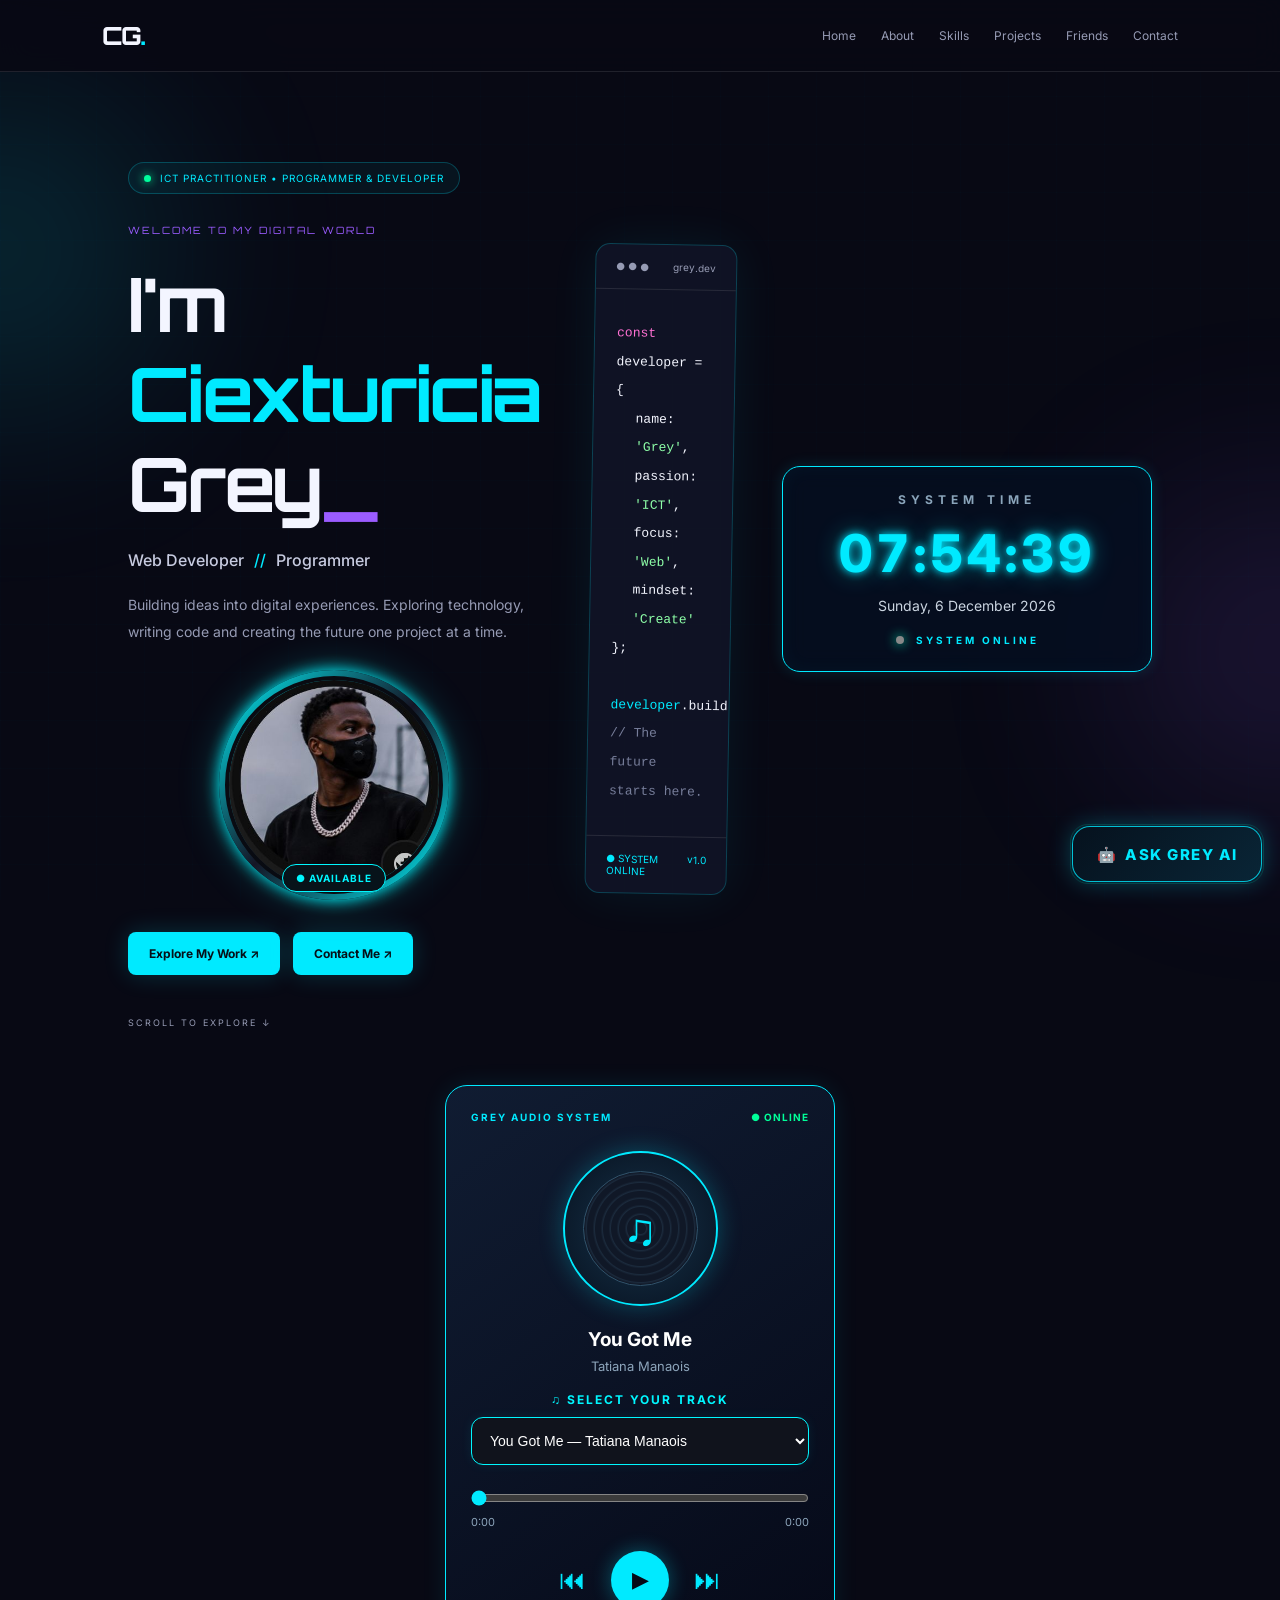
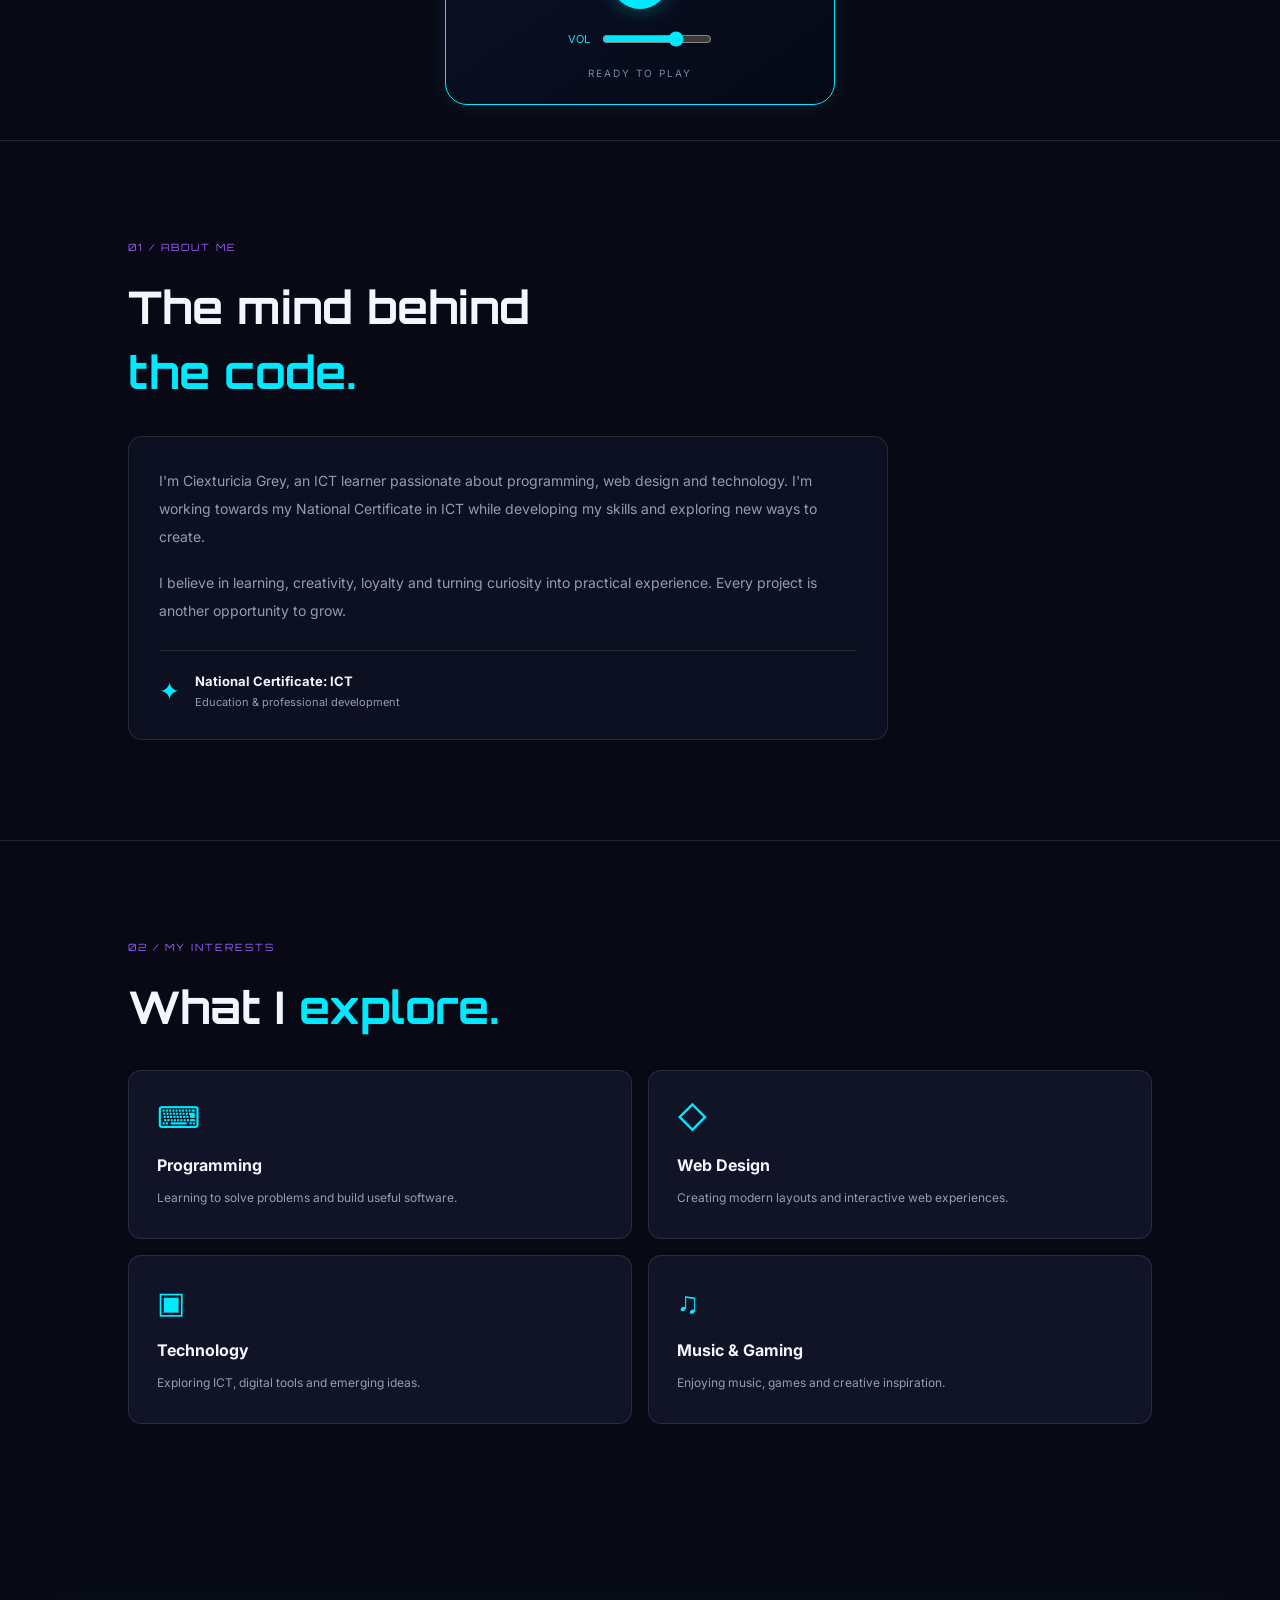
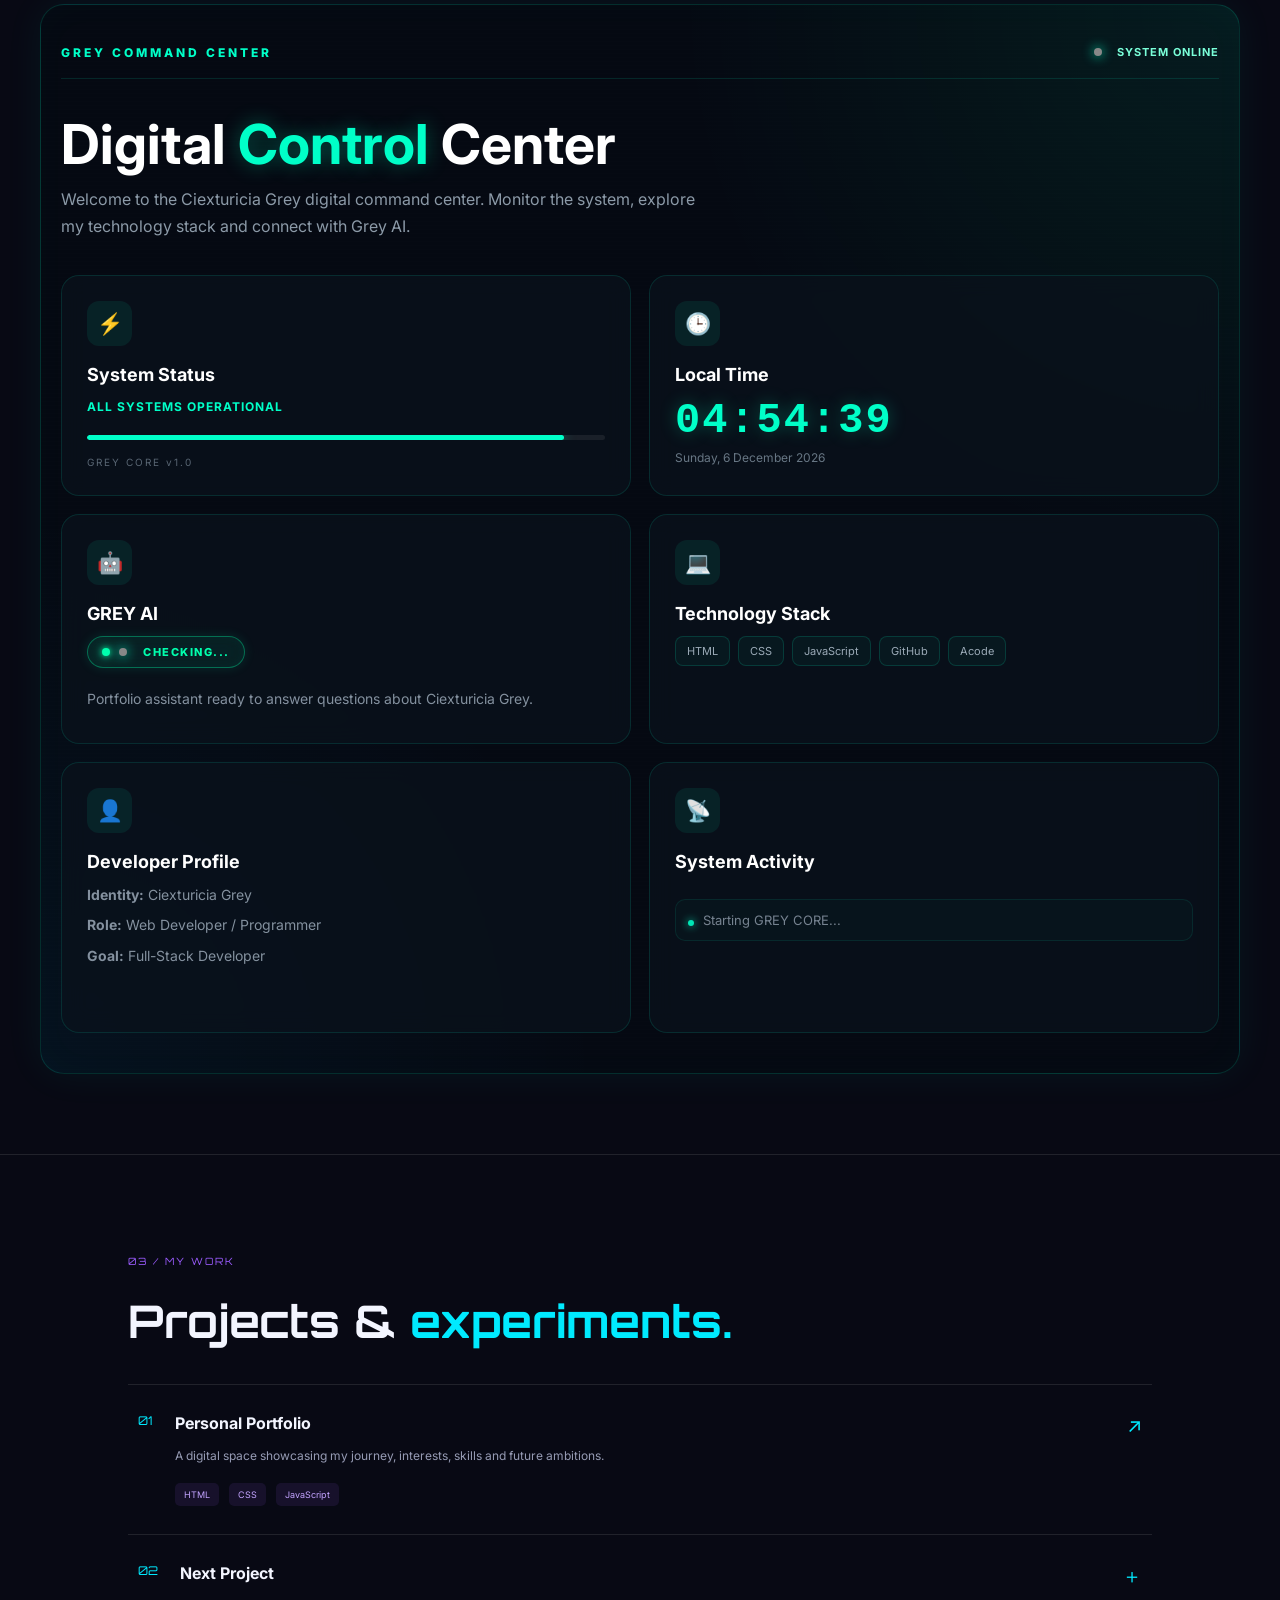
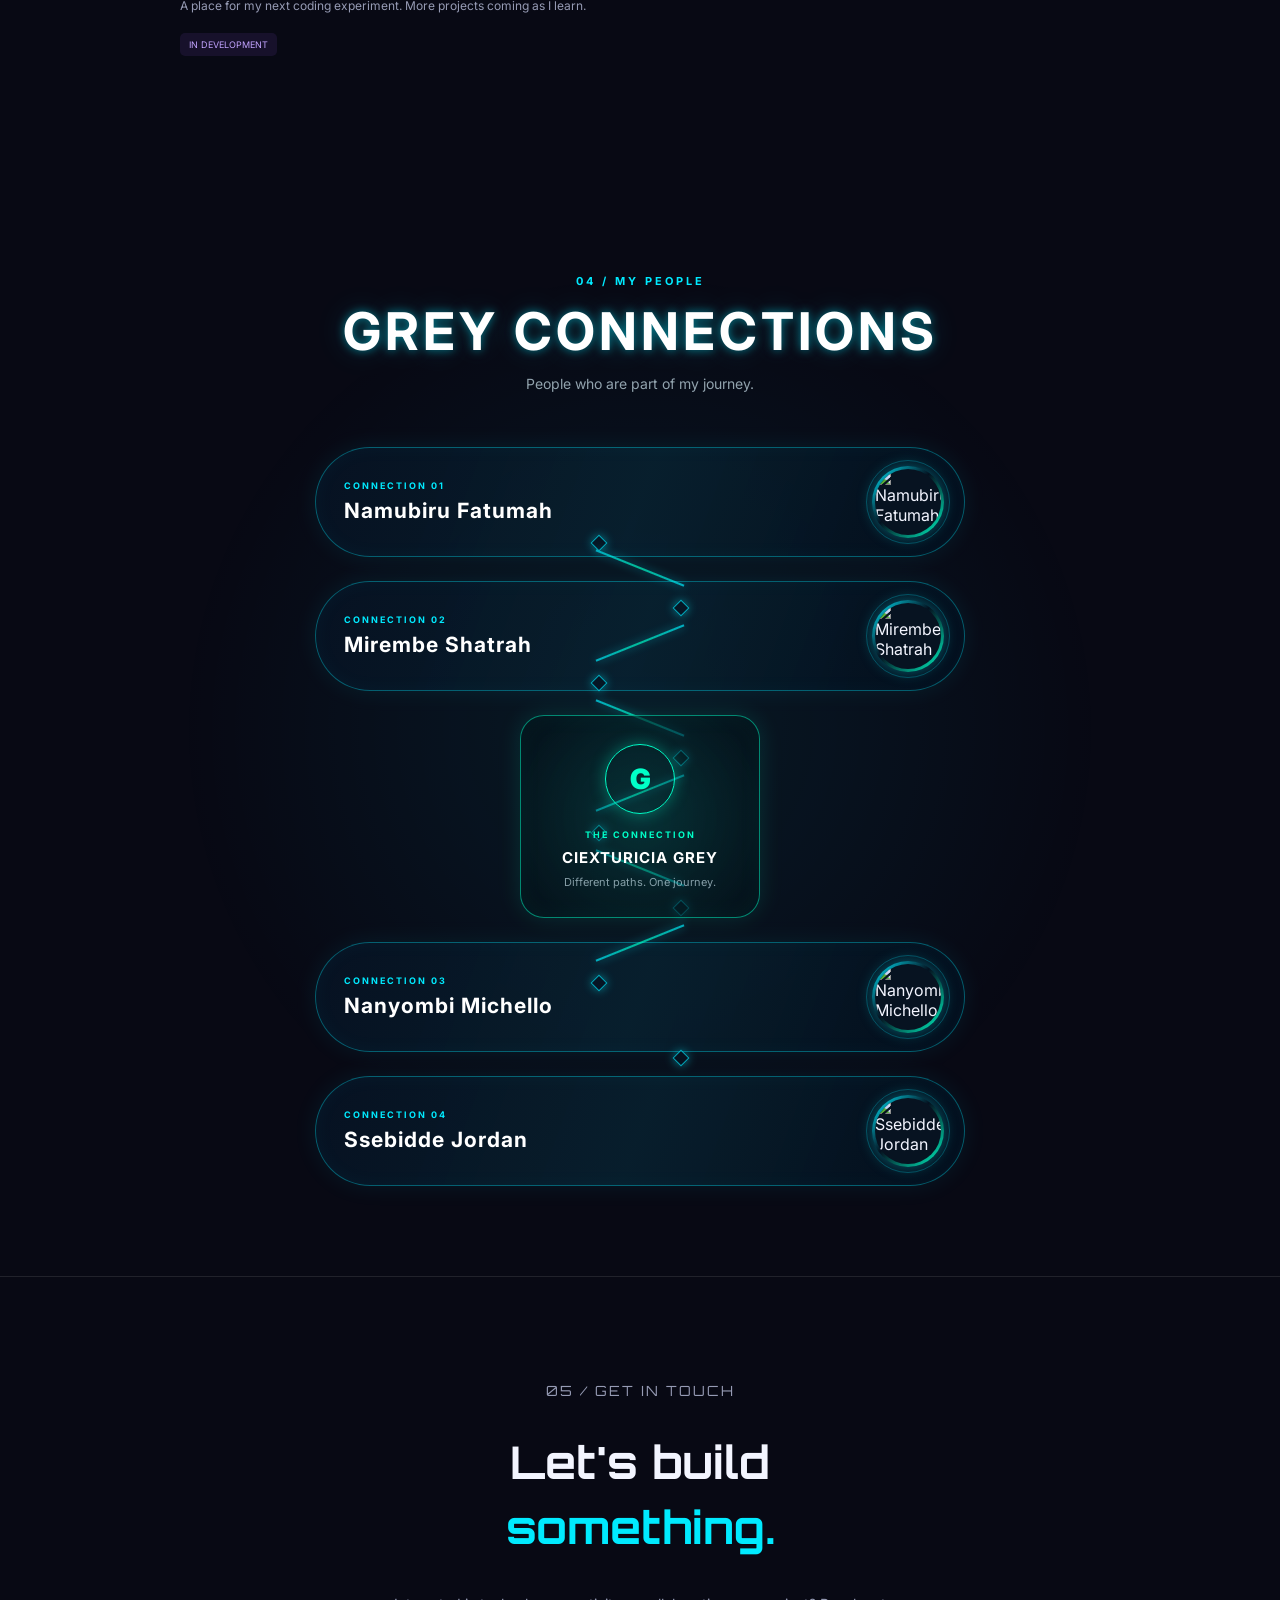
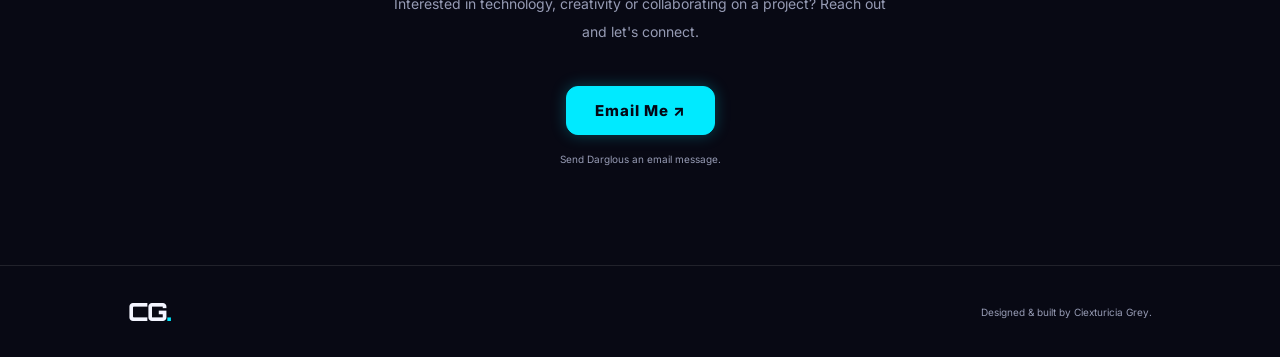
==== commit 9054ce73: "Add files via upload" ====
--- a/index.html
+++ b/index.html
@@ -422,19 +422,129 @@
       </div>
     </section>
 
-    <section id="friends" class="section">
-      <p class="eyebrow">04 / MY PEOPLE</p>
-      <h2 class="section-title">Friendship <span>matters.</span></h2>
-      <p class="section-desc">
-        Good people make the journey memorable.
+    <!-- ==================================================
+     GREY CONNECTIONS
+================================================== -->
+<section class="grey-connections" id="grey-connections">
+
+  <div class="connections-header">
+    <span class="section-number">04 / MY PEOPLE</span>
+    <h2>GREY CONNECTIONS</h2>
+    <p>People who are part of my journey.</p>
+  </div>
+
+
+  <div class="connections-system">
+
+    <!-- DNA HELIX -->
+    <div class="dna-helix" aria-hidden="true">
+
+      <div class="dna-node node-1"></div>
+      <div class="dna-node node-2"></div>
+      <div class="dna-node node-3"></div>
+      <div class="dna-node node-4"></div>
+      <div class="dna-node node-5"></div>
+      <div class="dna-node node-6"></div>
+      <div class="dna-node node-7"></div>
+      <div class="dna-node node-8"></div>
+
+      <div class="dna-line line-1"></div>
+      <div class="dna-line line-2"></div>
+      <div class="dna-line line-3"></div>
+      <div class="dna-line line-4"></div>
+      <div class="dna-line line-5"></div>
+      <div class="dna-line line-6"></div>
+
+    </div>
+
+
+    <!-- CONNECTION CARDS -->
+
+    <div class="connection-card">
+
+      <div class="connection-info">
+        <span class="connection-label">CONNECTION 01</span>
+        <h3>Namubiru Fatumah</h3>
+      </div>
+
+      <div class="connection-photo">
+        <img
+          src="images/fatumah.jpg"
+          alt="Namubiru Fatumah">
+      </div>
+
+    </div>
+
+
+    <div class="connection-card">
+
+      <div class="connection-info">
+        <span class="connection-label">CONNECTION 02</span>
+        <h3>Mirembe Shatrah</h3>
+      </div>
+
+      <div class="connection-photo">
+        <img
+          src="images/shatrah.jpg"
+          alt="Mirembe Shatrah">
+      </div>
+
+    </div>
+
+
+    <!-- GREY / CENTER -->
+
+    <div class="grey-connection-core">
+
+      <div class="core-ring">
+        <span>G</span>
+      </div>
+
+      <span class="core-label">THE CONNECTION</span>
+
+      <h3>CIEXTURICIA GREY</h3>
+
+      <p>
+        Different paths. One journey.
       </p>
-      <div class="friends">
-        <div class="friend"><span>01</span> Namubiru Fatumah</div>
-        <div class="friend"><span>02</span> Mirembe Shatrah</div>
-        <div class="friend"><span>03</span> Nanyombi Michello</div>
-        <div class="friend"><span>04</span> Ssebidde Jordan</div>
-      </div>
-    </section>
+
+    </div>
+
+
+    <div class="connection-card">
+
+      <div class="connection-info">
+        <span class="connection-label">CONNECTION 03</span>
+        <h3>Nanyombi Michello</h3>
+      </div>
+
+      <div class="connection-photo">
+        <img
+          src="images/michello.jpg"
+          alt="Nanyombi Michello">
+      </div>
+
+    </div>
+
+
+    <div class="connection-card">
+
+      <div class="connection-info">
+        <span class="connection-label">CONNECTION 04</span>
+        <h3>Ssebidde Jordan</h3>
+      </div>
+
+      <div class="connection-photo">
+        <img
+          src="images/jordan.jpg"
+          alt="Ssebidde Jordan">
+      </div>
+
+    </div>
+
+  </div>
+
+</section>
 
     <section id="contact" class="section contact">
       <p class="eyebrow">05 / GET IN TOUCH</p>
--- a/style.css
+++ b/style.css
@@ -3647,4 +3647,702 @@
     pointer-events: none !important;
   }
 
+}
+
+/* =========================================================
+   GREY CONNECTIONS — FUTURISTIC DESIGN
+========================================================= */
+
+.grey-connections {
+  position: relative;
+  padding: 90px 20px;
+  overflow: hidden;
+  background:
+    radial-gradient(
+      circle at center,
+      rgba(0, 220, 255, 0.08),
+      transparent 55%
+    );
+}
+
+.connections-header {
+  text-align: center;
+  margin-bottom: 55px;
+}
+
+.connections-header .section-number {
+  display: block;
+  margin-bottom: 12px;
+  color: #00eaff;
+  font-size: 11px;
+  font-weight: 700;
+  letter-spacing: 3px;
+}
+
+.connections-header h2 {
+  margin: 0;
+  color: #ffffff;
+  font-size: clamp(28px, 6vw, 52px);
+  letter-spacing: 4px;
+  text-transform: uppercase;
+  text-shadow:
+    0 0 10px rgba(0, 234, 255, 0.5),
+    0 0 30px rgba(0, 234, 255, 0.2);
+}
+
+.connections-header p {
+  margin-top: 12px;
+  color: rgba(220, 245, 255, 0.65);
+  font-size: 14px;
+}
+
+
+/* =========================================================
+   CONNECTION SYSTEM
+========================================================= */
+
+.connections-system {
+  position: relative;
+  width: min(900px, 100%);
+  margin: auto;
+
+  display: flex;
+  flex-direction: column;
+  align-items: center;
+  gap: 24px;
+}
+
+
+/* =========================================================
+   CYLINDRICAL CARDS
+========================================================= */
+
+.connection-card {
+  position: relative;
+
+  width: min(650px, 92%);
+  min-height: 105px;
+
+  display: flex;
+  align-items: center;
+  justify-content: space-between;
+
+  padding: 18px 20px 18px 28px;
+
+  border: 1px solid rgba(0, 234, 255, 0.35);
+  border-radius: 60px;
+
+  background:
+    linear-gradient(
+      110deg,
+      rgba(7, 18, 34, 0.96),
+      rgba(8, 35, 50, 0.82),
+      rgba(4, 14, 28, 0.96)
+    );
+
+  box-shadow:
+    inset 0 0 20px rgba(0, 234, 255, 0.04),
+    0 0 25px rgba(0, 234, 255, 0.08);
+
+  overflow: hidden;
+
+  transition:
+    transform 0.35s ease,
+    box-shadow 0.35s ease,
+    border-color 0.35s ease;
+}
+
+
+/* glowing edge */
+
+.connection-card::before {
+  content: "";
+  position: absolute;
+  inset: 0;
+
+  border-radius: inherit;
+
+  background:
+    linear-gradient(
+      90deg,
+      transparent,
+      rgba(0, 234, 255, 0.18),
+      transparent
+    );
+
+  transform: translateX(-100%);
+  transition: transform 0.8s ease;
+}
+
+
+.connection-card:hover {
+  transform: translateX(8px);
+
+  border-color: rgba(0, 234, 255, 0.8);
+
+  box-shadow:
+    0 0 20px rgba(0, 234, 255, 0.2),
+    0 0 50px rgba(0, 234, 255, 0.08);
+}
+
+
+.connection-card:hover::before {
+  transform: translateX(100%);
+}
+
+
+/* =========================================================
+   CONNECTION INFORMATION
+========================================================= */
+
+.connection-info {
+  position: relative;
+  z-index: 2;
+}
+
+.connection-label {
+  display: block;
+
+  margin-bottom: 7px;
+
+  color: #00eaff;
+
+  font-size: 9px;
+  font-weight: 700;
+  letter-spacing: 2px;
+  text-transform: uppercase;
+}
+
+.connection-info h3 {
+  margin: 0;
+
+  color: #ffffff;
+
+  font-size: clamp(16px, 3vw, 21px);
+  font-weight: 700;
+  letter-spacing: 1px;
+}
+
+
+/* =========================================================
+   CIRCULAR PHOTO
+========================================================= */
+
+.connection-photo {
+  position: relative;
+
+  width: 72px;
+  height: 72px;
+
+  flex: 0 0 72px;
+
+  border-radius: 50%;
+
+  padding: 3px;
+
+  background:
+    linear-gradient(
+      135deg,
+      #00eaff,
+      transparent 45%,
+      #00ffc8
+    );
+
+  box-shadow:
+    0 0 15px rgba(0, 234, 255, 0.35);
+
+  z-index: 2;
+}
+
+.connection-photo::before {
+  content: "";
+
+  position: absolute;
+  inset: -6px;
+
+  border: 1px solid rgba(0, 234, 255, 0.25);
+  border-radius: 50%;
+
+  animation: connectionOrbit 4s linear infinite;
+}
+
+.connection-photo img {
+  width: 100%;
+  height: 100%;
+
+  display: block;
+
+  object-fit: cover;
+
+  border-radius: 50%;
+
+  background: #071321;
+}
+
+
+@keyframes connectionOrbit {
+
+  from {
+    transform: rotate(0deg);
+  }
+
+  to {
+    transform: rotate(360deg);
+  }
+
+}
+
+
+/* =========================================================
+   GREY CENTRAL CORE
+========================================================= */
+
+.grey-connection-core {
+  position: relative;
+
+  width: 240px;
+
+  padding: 28px 20px;
+
+  text-align: center;
+
+  border: 1px solid rgba(0, 255, 200, 0.5);
+  border-radius: 24px;
+
+  background:
+    radial-gradient(
+      circle,
+      rgba(0, 255, 200, 0.12),
+      rgba(5, 15, 25, 0.96)
+    );
+
+  box-shadow:
+    0 0 25px rgba(0, 255, 200, 0.12),
+    inset 0 0 25px rgba(0, 255, 200, 0.05);
+
+  z-index: 5;
+}
+
+
+.core-ring {
+  width: 70px;
+  height: 70px;
+
+  margin: 0 auto 15px;
+
+  display: flex;
+  align-items: center;
+  justify-content: center;
+
+  border: 1px solid #00ffc8;
+  border-radius: 50%;
+
+  box-shadow:
+    0 0 15px rgba(0, 255, 200, 0.35);
+
+  animation: corePulse 2s ease-in-out infinite;
+}
+
+.core-ring span {
+  color: #00ffc8;
+  font-size: 28px;
+  font-weight: 900;
+}
+
+
+.core-label {
+  display: block;
+
+  color: #00ffc8;
+
+  font-size: 9px;
+  font-weight: 700;
+  letter-spacing: 2px;
+}
+
+
+.grey-connection-core h3 {
+  margin: 8px 0;
+
+  color: #ffffff;
+
+  font-size: 15px;
+  letter-spacing: 1px;
+}
+
+
+.grey-connection-core p {
+  margin: 0;
+
+  color: rgba(220, 245, 255, 0.6);
+
+  font-size: 11px;
+}
+
+
+@keyframes corePulse {
+
+  0%,
+  100% {
+    box-shadow:
+      0 0 12px rgba(0, 255, 200, 0.25);
+  }
+
+  50% {
+    box-shadow:
+      0 0 30px rgba(0, 255, 200, 0.6);
+  }
+
+}
+
+
+/* =========================================================
+   DNA HELIX
+========================================================= */
+
+.dna-helix {
+  position: absolute;
+
+  left: 50%;
+  top: 70px;
+
+  width: 150px;
+  height: 620px;
+
+  transform: translateX(-50%);
+
+  pointer-events: none;
+
+  z-index: 1;
+
+  opacity: 0.7;
+}
+
+
+/* geometric DNA nodes */
+
+.dna-node {
+  position: absolute;
+
+  width: 12px;
+  height: 12px;
+
+  border: 1px solid #00eaff;
+
+  background: #071321;
+
+  transform: rotate(45deg);
+
+  box-shadow:
+    0 0 10px rgba(0, 234, 255, 0.7);
+
+  animation: dnaNodePulse 2s ease-in-out infinite;
+}
+
+
+.node-1 { top: 20px; left: 28px; }
+.node-2 { top: 85px; right: 28px; }
+.node-3 { top: 160px; left: 28px; }
+.node-4 { top: 235px; right: 28px; }
+.node-5 { top: 310px; left: 28px; }
+.node-6 { top: 385px; right: 28px; }
+.node-7 { top: 460px; left: 28px; }
+.node-8 { top: 535px; right: 28px; }
+
+
+/* DNA connecting bars */
+
+.dna-line {
+  position: absolute;
+
+  left: 50%;
+
+  width: 95px;
+  height: 2px;
+
+  transform-origin: center;
+
+  background:
+    linear-gradient(
+      90deg,
+      #00eaff,
+      #00ffc8,
+      #00eaff
+    );
+
+  box-shadow:
+    0 0 8px rgba(0, 234, 255, 0.7);
+
+  animation: dnaFlow 2.5s ease-in-out infinite;
+}
+
+
+.line-1 {
+  top: 50px;
+  transform: translateX(-50%) rotate(22deg);
+}
+
+.line-2 {
+  top: 125px;
+  transform: translateX(-50%) rotate(-22deg);
+}
+
+.line-3 {
+  top: 200px;
+  transform: translateX(-50%) rotate(22deg);
+}
+
+.line-4 {
+  top: 275px;
+  transform: translateX(-50%) rotate(-22deg);
+}
+
+.line-5 {
+  top: 350px;
+  transform: translateX(-50%) rotate(22deg);
+}
+
+.line-6 {
+  top: 425px;
+  transform: translateX(-50%) rotate(-22deg);
+}
+
+
+@keyframes dnaNodePulse {
+
+  0%,
+  100% {
+    opacity: 0.55;
+    transform: rotate(45deg) scale(0.8);
+  }
+
+  50% {
+    opacity: 1;
+    transform: rotate(45deg) scale(1.2);
+  }
+
+}
+
+
+@keyframes dnaFlow {
+
+  0%,
+  100% {
+    opacity: 0.35;
+  }
+
+  50% {
+    opacity: 1;
+  }
+
+}
+
+
+/* =========================================================
+   MOBILE
+========================================================= */
+
+@media (max-width: 600px) {
+
+  .grey-connections {
+    padding: 70px 12px;
+  }
+
+  .connections-header {
+    margin-bottom: 40px;
+  }
+
+  .connection-card {
+    width: 94%;
+    min-height: 92px;
+
+    padding:
+      14px
+      14px
+      14px
+      20px;
+
+    border-radius: 50px;
+  }
+
+  .connection-photo {
+    width: 60px;
+    height: 60px;
+    flex-basis: 60px;
+  }
+
+  .connection-info h3 {
+    font-size: 14px;
+  }
+
+  .connection-label {
+    font-size: 7px;
+  }
+
+  .grey-connection-core {
+    width: 205px;
+    padding: 23px 15px;
+  }
+
+  .dna-helix {
+    height: 570px;
+    width: 110px;
+  }
+
+  .dna-node {
+    width: 9px;
+    height: 9px;
+  }
+
+  .dna-line {
+    width: 70px;
+  }
+
+}
+
+/* =========================================================
+   GREY CONNECTIONS — INTERACTIVE EFFECTS
+========================================================= */
+
+.connection-card {
+  cursor: pointer;
+}
+
+.connection-active {
+  transform: translateX(12px) scale(1.02) !important;
+
+  border-color: #00ffc8 !important;
+
+  box-shadow:
+    0 0 25px rgba(0, 255, 200, 0.35),
+    0 0 60px rgba(0, 234, 255, 0.15),
+    inset 0 0 25px rgba(0, 255, 200, 0.08) !important;
+}
+
+.connection-active .connection-photo {
+  animation: connectionSelected 0.8s ease-in-out infinite alternate;
+}
+
+@keyframes connectionSelected {
+
+  from {
+    transform: scale(1);
+  }
+
+  to {
+    transform: scale(1.08);
+  }
+
+}
+
+
+/* DNA ENERGY PARTICLES */
+
+.dna-particle {
+  position: absolute;
+
+  width: 5px;
+  height: 5px;
+
+  border-radius: 50%;
+
+  background: #00ffc8;
+
+  box-shadow:
+    0 0 6px #00ffc8,
+    0 0 14px rgba(0, 234, 255, 0.8);
+
+  left: 50%;
+
+  transform: translateX(-50%);
+
+  opacity: 0;
+
+  animation:
+    dnaParticleFlow
+    3.5s linear infinite;
+}
+
+@keyframes dnaParticleFlow {
+
+  0% {
+    opacity: 0;
+    transform:
+      translateX(-50%)
+      scale(0.5);
+  }
+
+  20% {
+    opacity: 1;
+  }
+
+  50% {
+    transform:
+      translateX(35px)
+      scale(1);
+  }
+
+  80% {
+    opacity: 1;
+  }
+
+  100% {
+    opacity: 0;
+
+    transform:
+      translateX(-35px)
+      scale(0.4);
+  }
+
+}
+
+
+/* CORE ENERGY */
+
+.grey-connection-core {
+  transition:
+    transform 0.4s ease,
+    box-shadow 0.4s ease;
+}
+
+.grey-connection-core:has(
+  .core-label
+) {
+  animation:
+    connectionCoreGlow
+    3s ease-in-out infinite;
+}
+
+@keyframes connectionCoreGlow {
+
+  0%,
+  100% {
+    box-shadow:
+      0 0 25px rgba(0, 255, 200, 0.12),
+      inset 0 0 25px rgba(0, 255, 200, 0.05);
+  }
+
+  50% {
+    box-shadow:
+      0 0 45px rgba(0, 255, 200, 0.28),
+      inset 0 0 35px rgba(0, 255, 200, 0.1);
+  }
+
+}
+
+
+/* MOBILE TOUCH */
+
+@media (max-width: 600px) {
+
+  .connection-active {
+    transform:
+      scale(1.02) !important;
+  }
+
+  .dna-particle {
+    width: 4px;
+    height: 4px;
+  }
+
 }
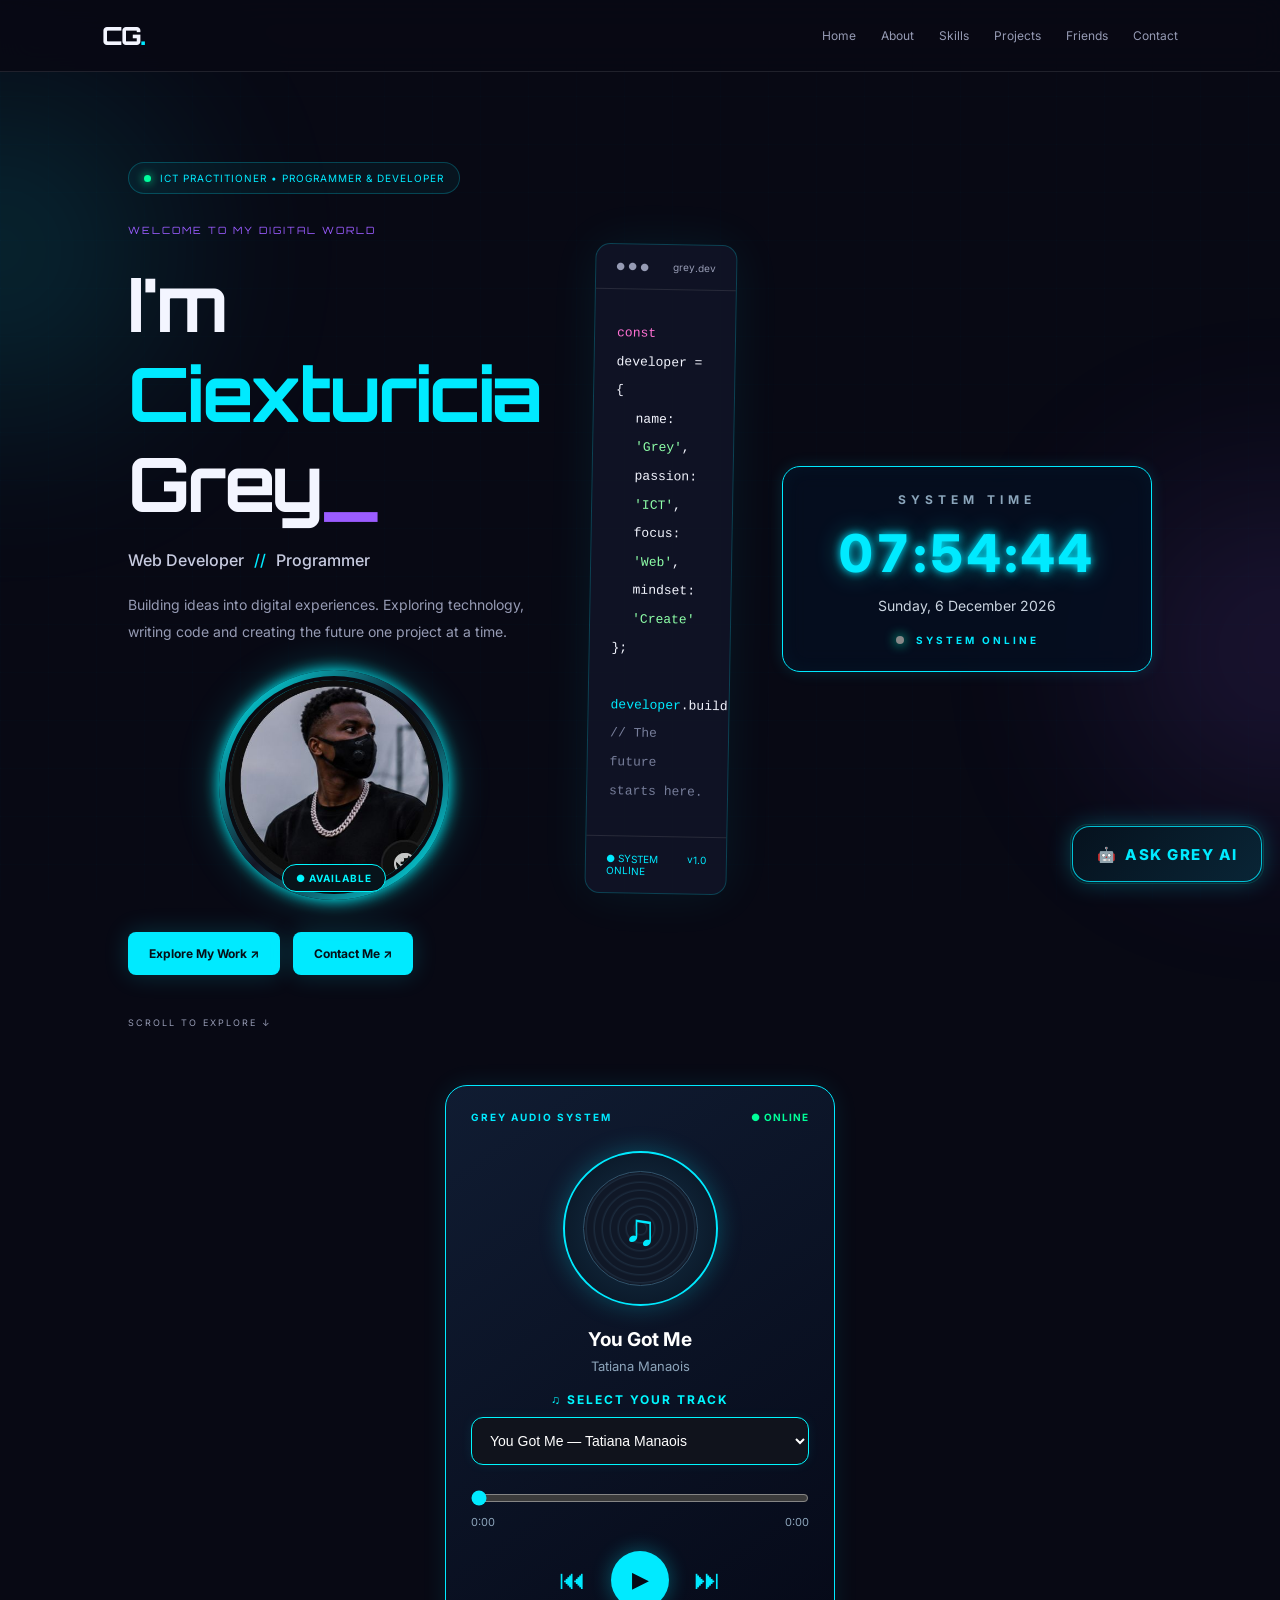
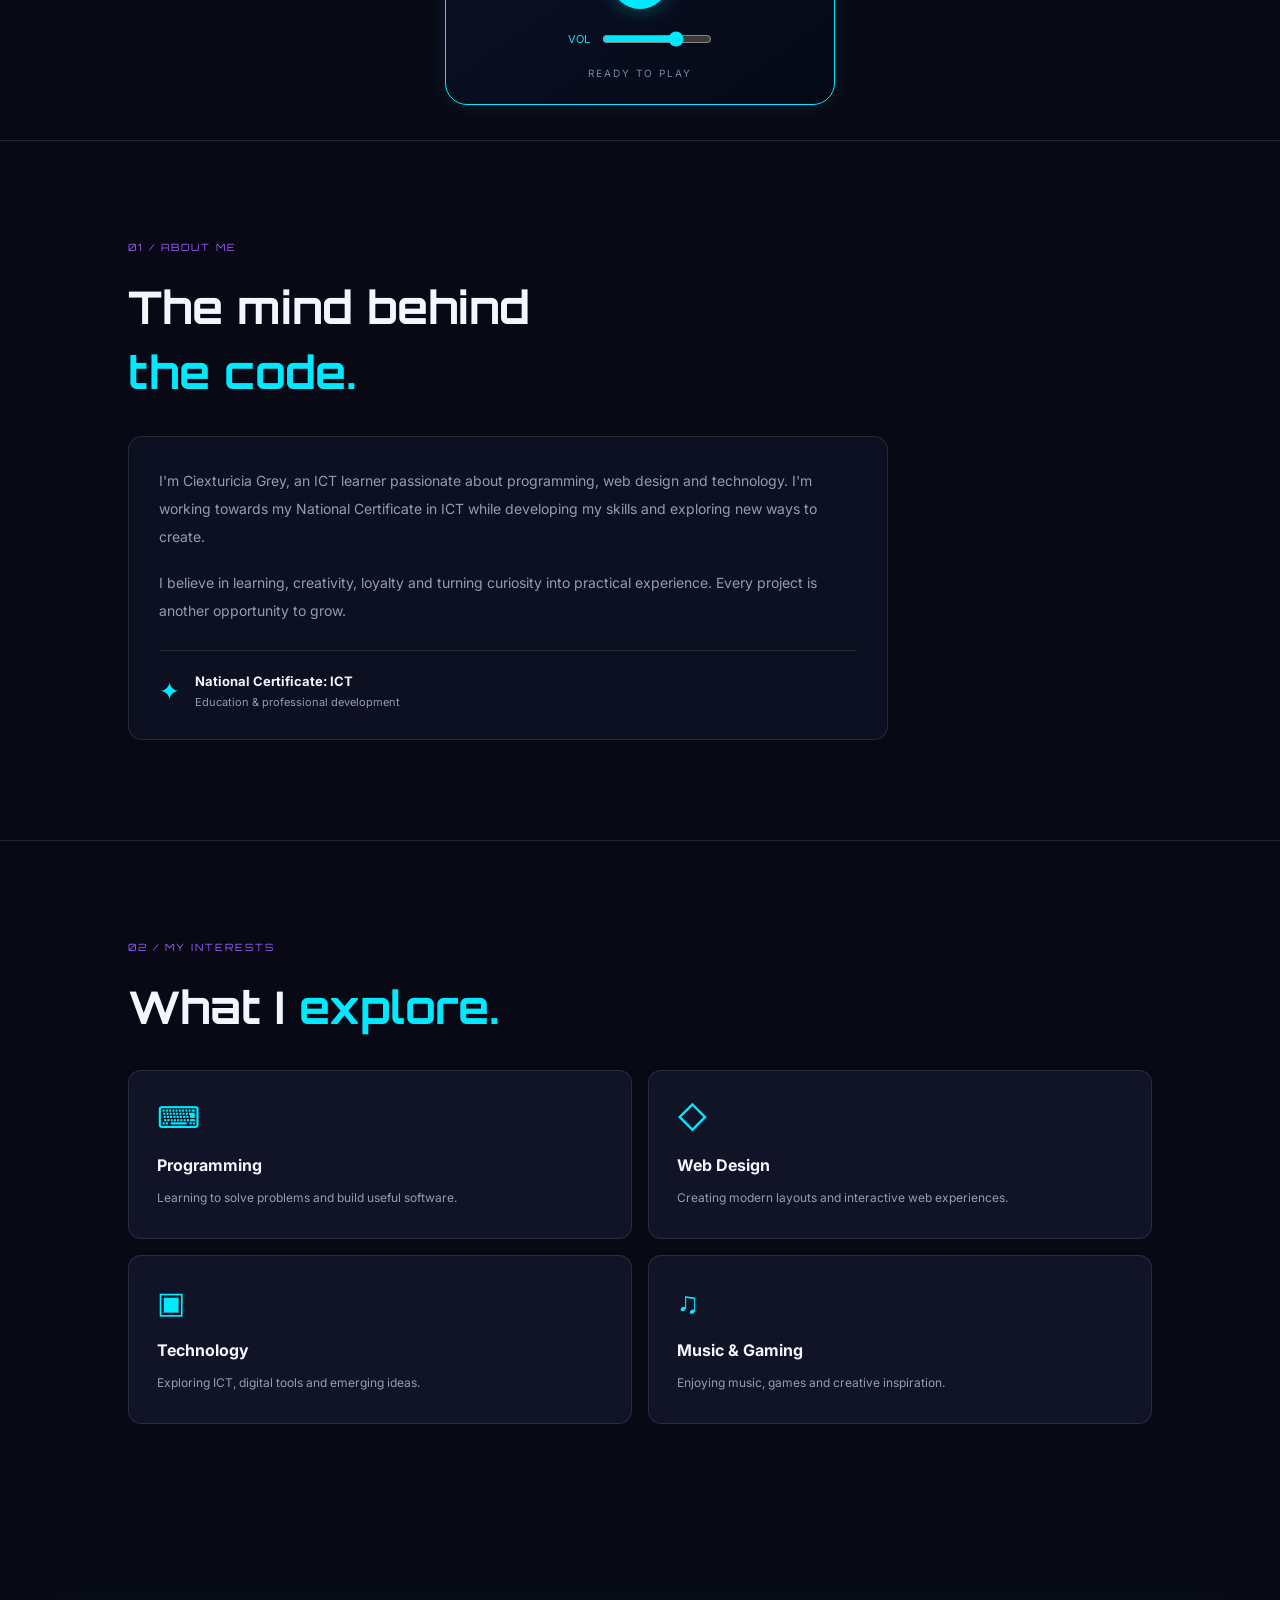
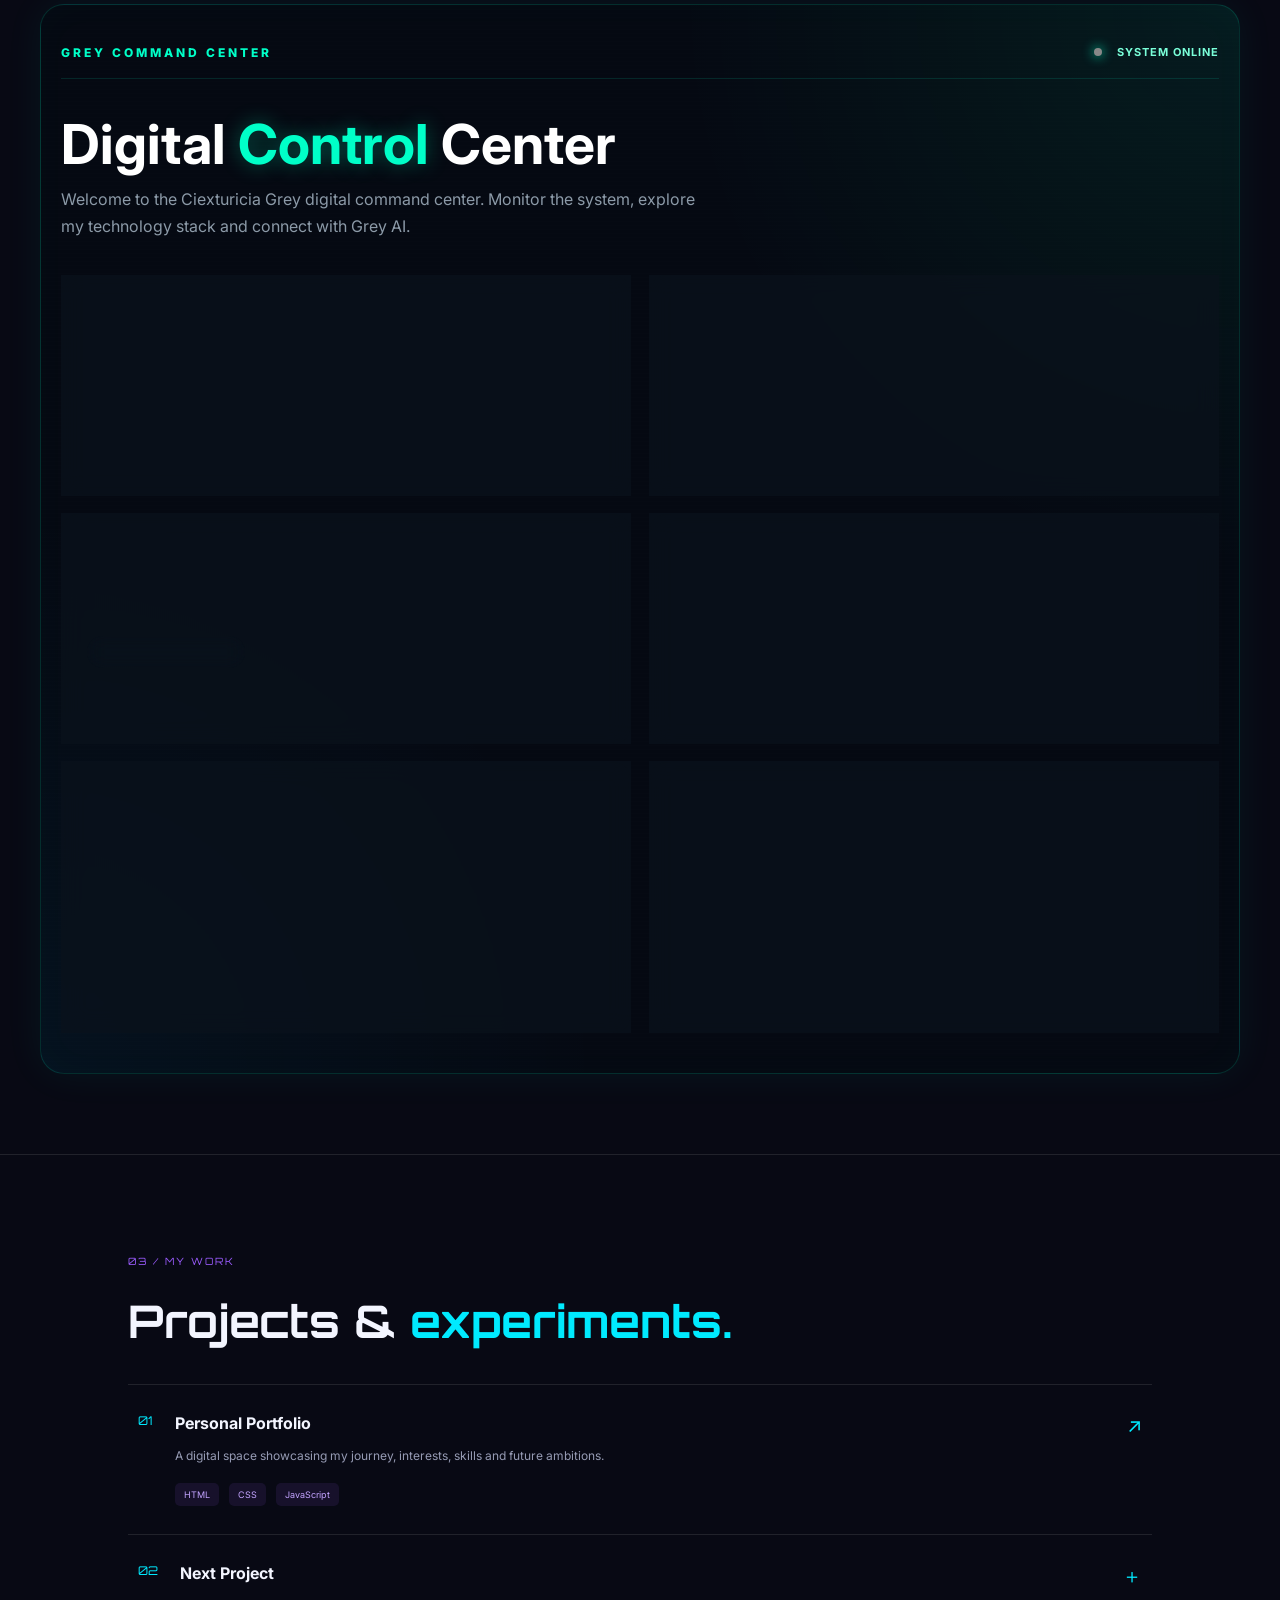
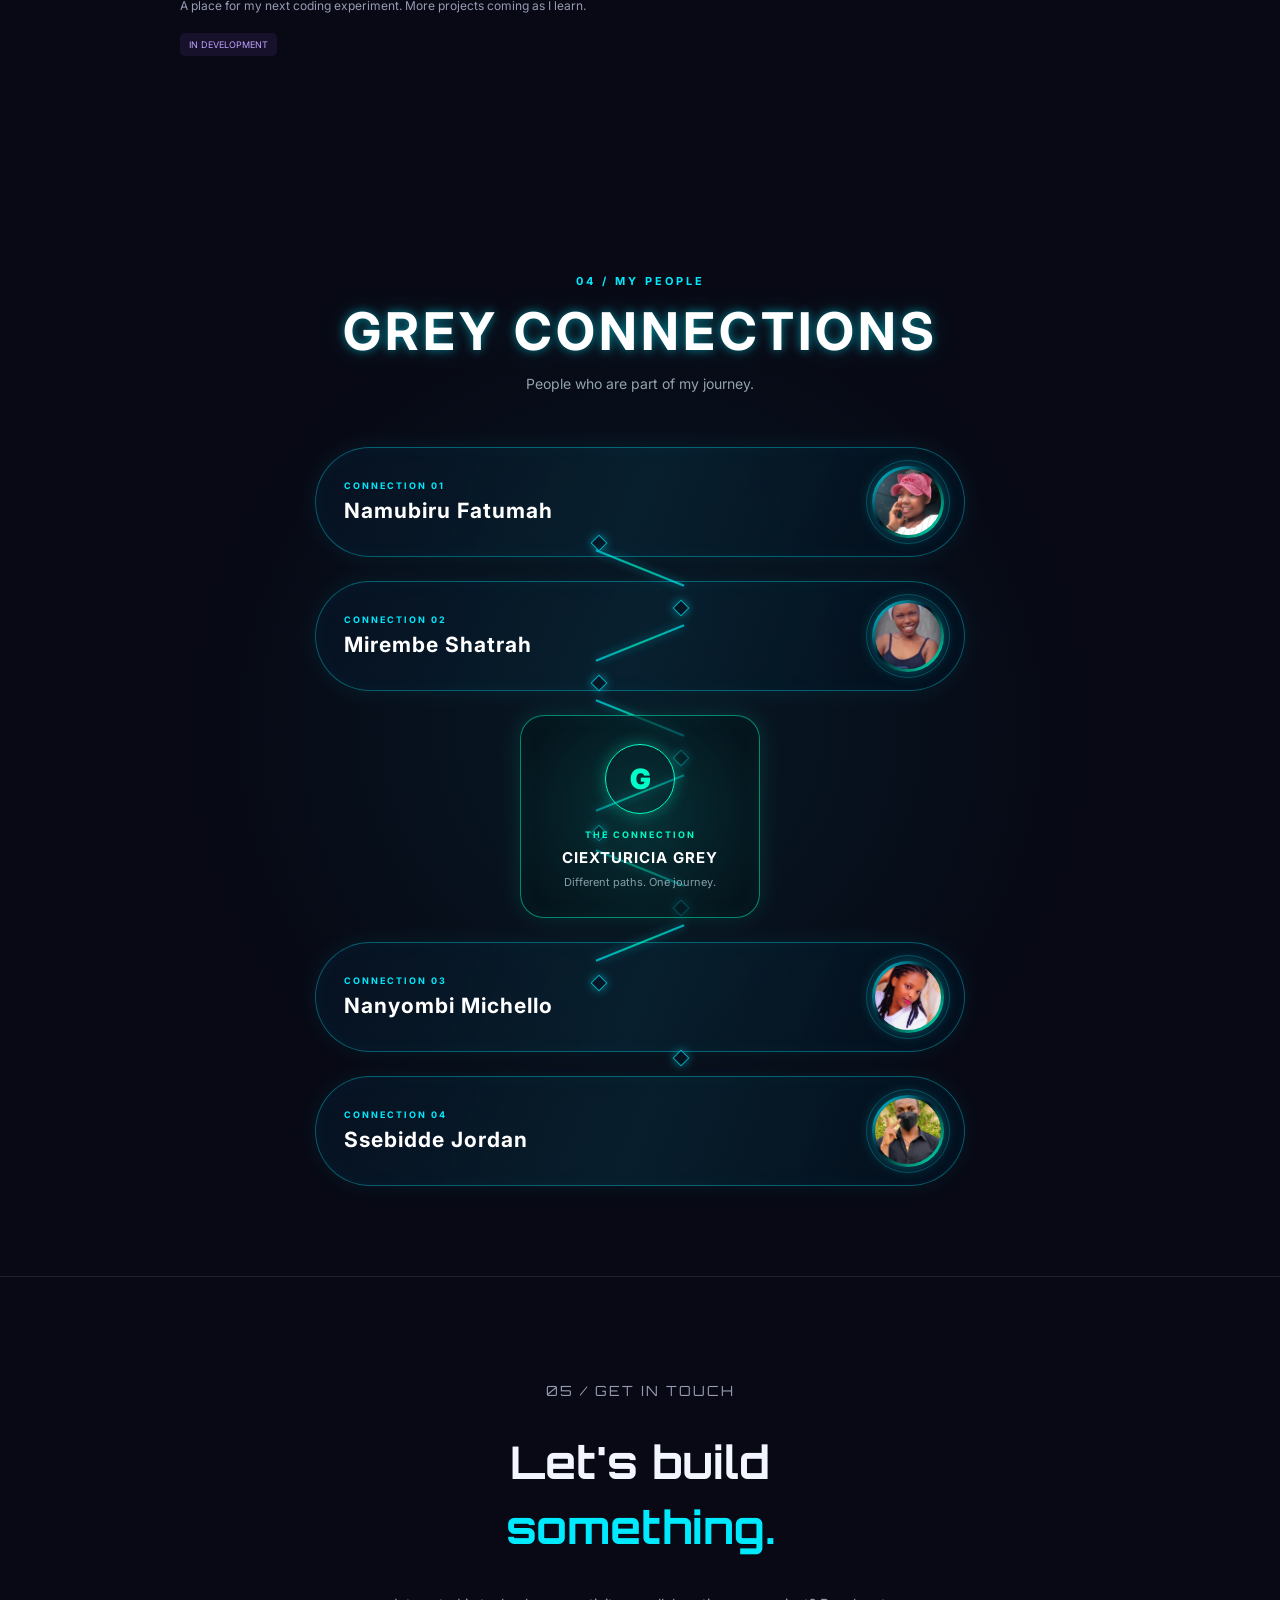
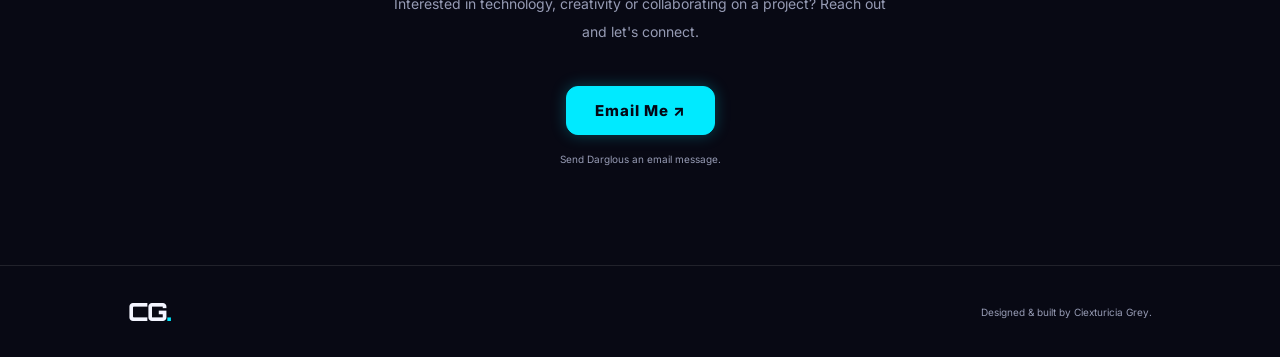
==== commit 44f2e23b: "Add files via upload" ====
--- a/index.html
+++ b/index.html
@@ -469,7 +469,7 @@
 
       <div class="connection-photo">
         <img
-          src="images/fatumah.jpg"
+          src="fatumah.jpg"
           alt="Namubiru Fatumah">
       </div>
 
@@ -485,7 +485,7 @@
 
       <div class="connection-photo">
         <img
-          src="images/shatrah.jpg"
+          src="shatrah.jpg"
           alt="Mirembe Shatrah">
       </div>
 
@@ -520,7 +520,7 @@
 
       <div class="connection-photo">
         <img
-          src="images/michello.jpg"
+          src="michello.jpg"
           alt="Nanyombi Michello">
       </div>
 
@@ -536,7 +536,7 @@
 
       <div class="connection-photo">
         <img
-          src="images/jordan.jpg"
+          src="jordan.jpg"
           alt="Ssebidde Jordan">
       </div>
 
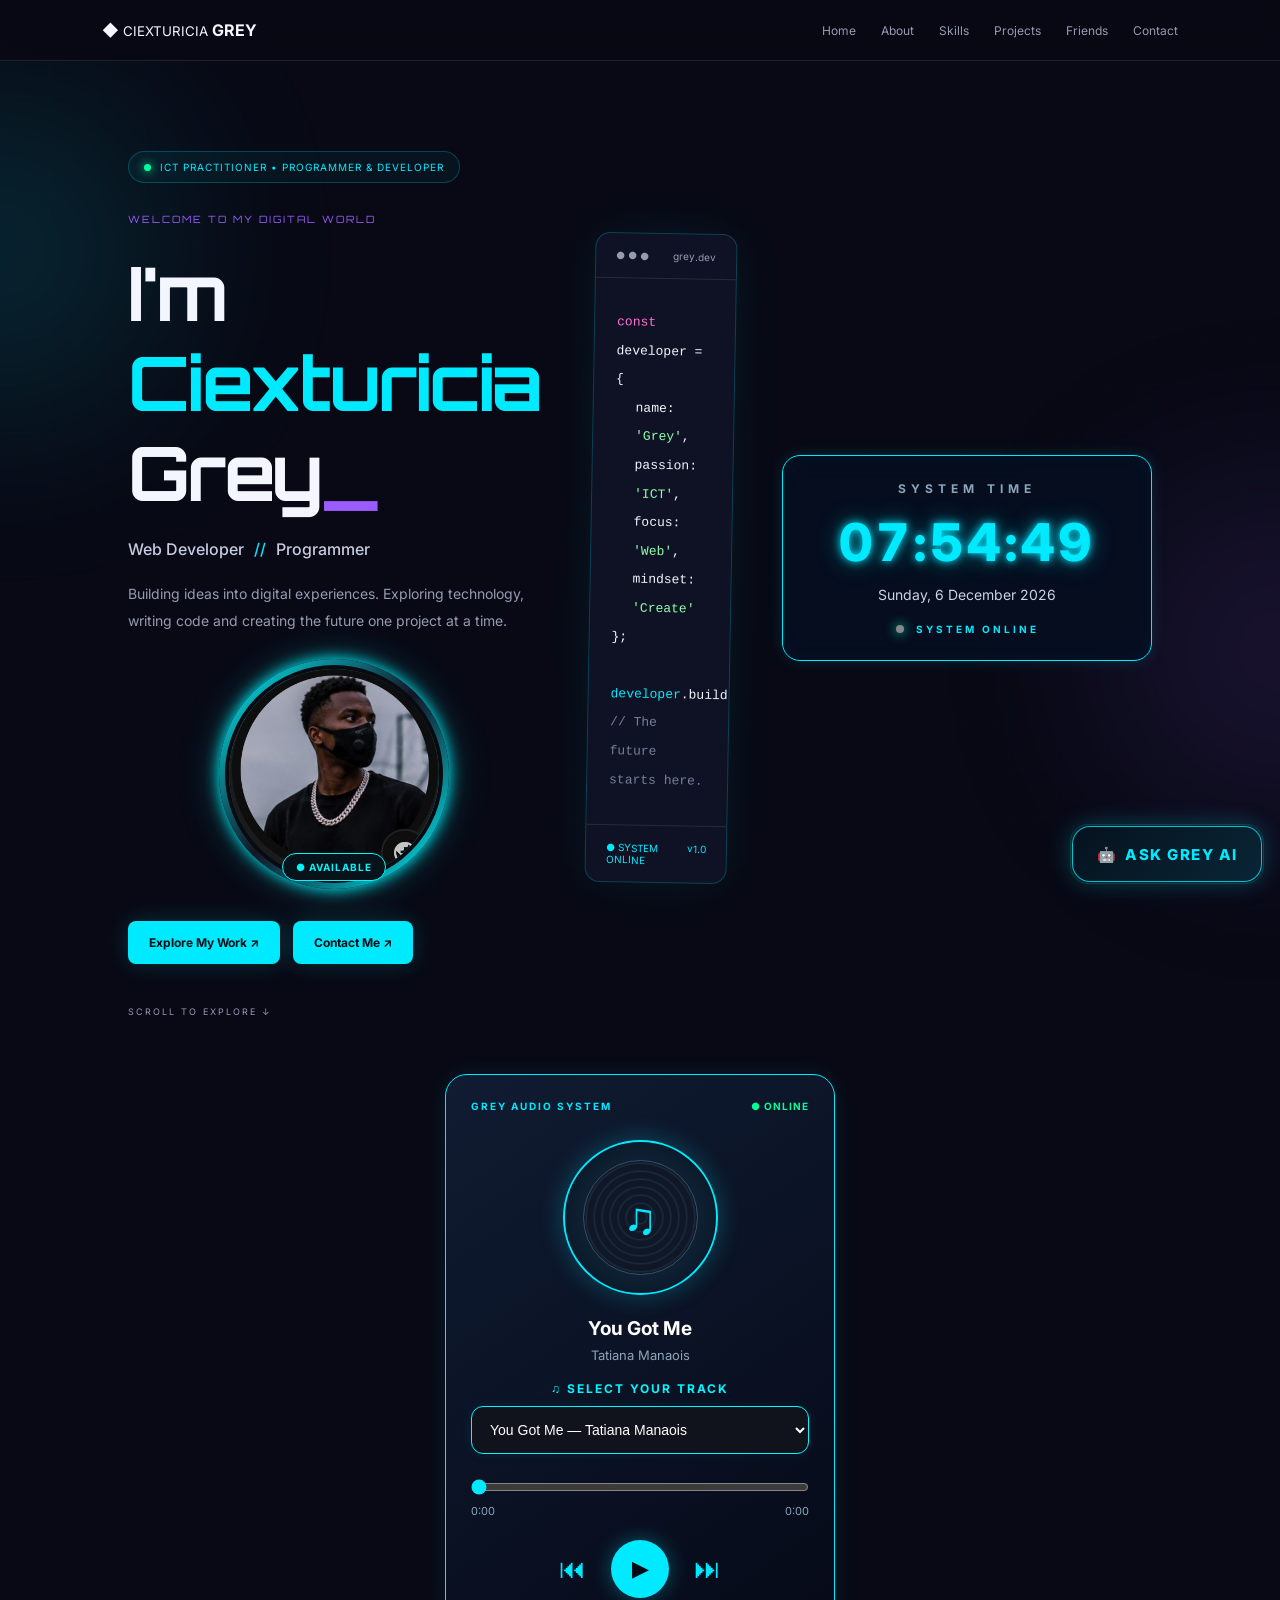
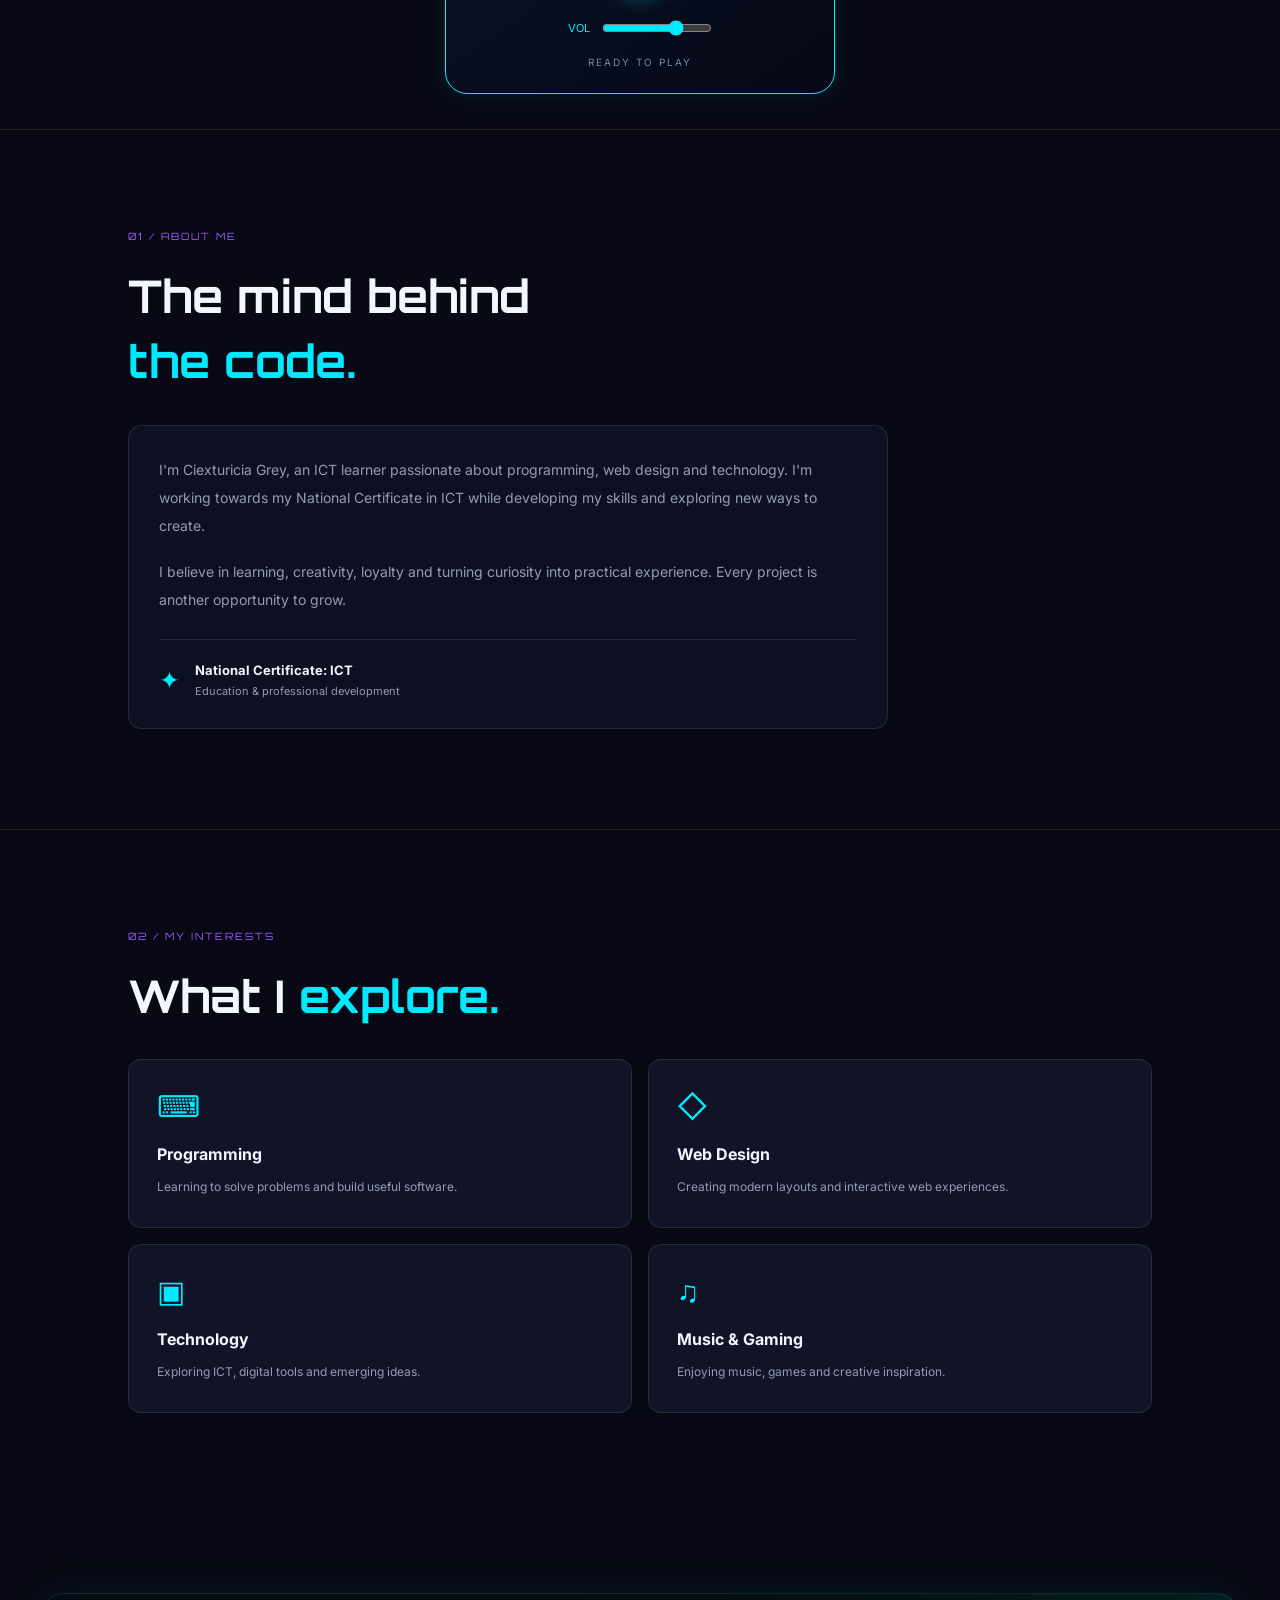
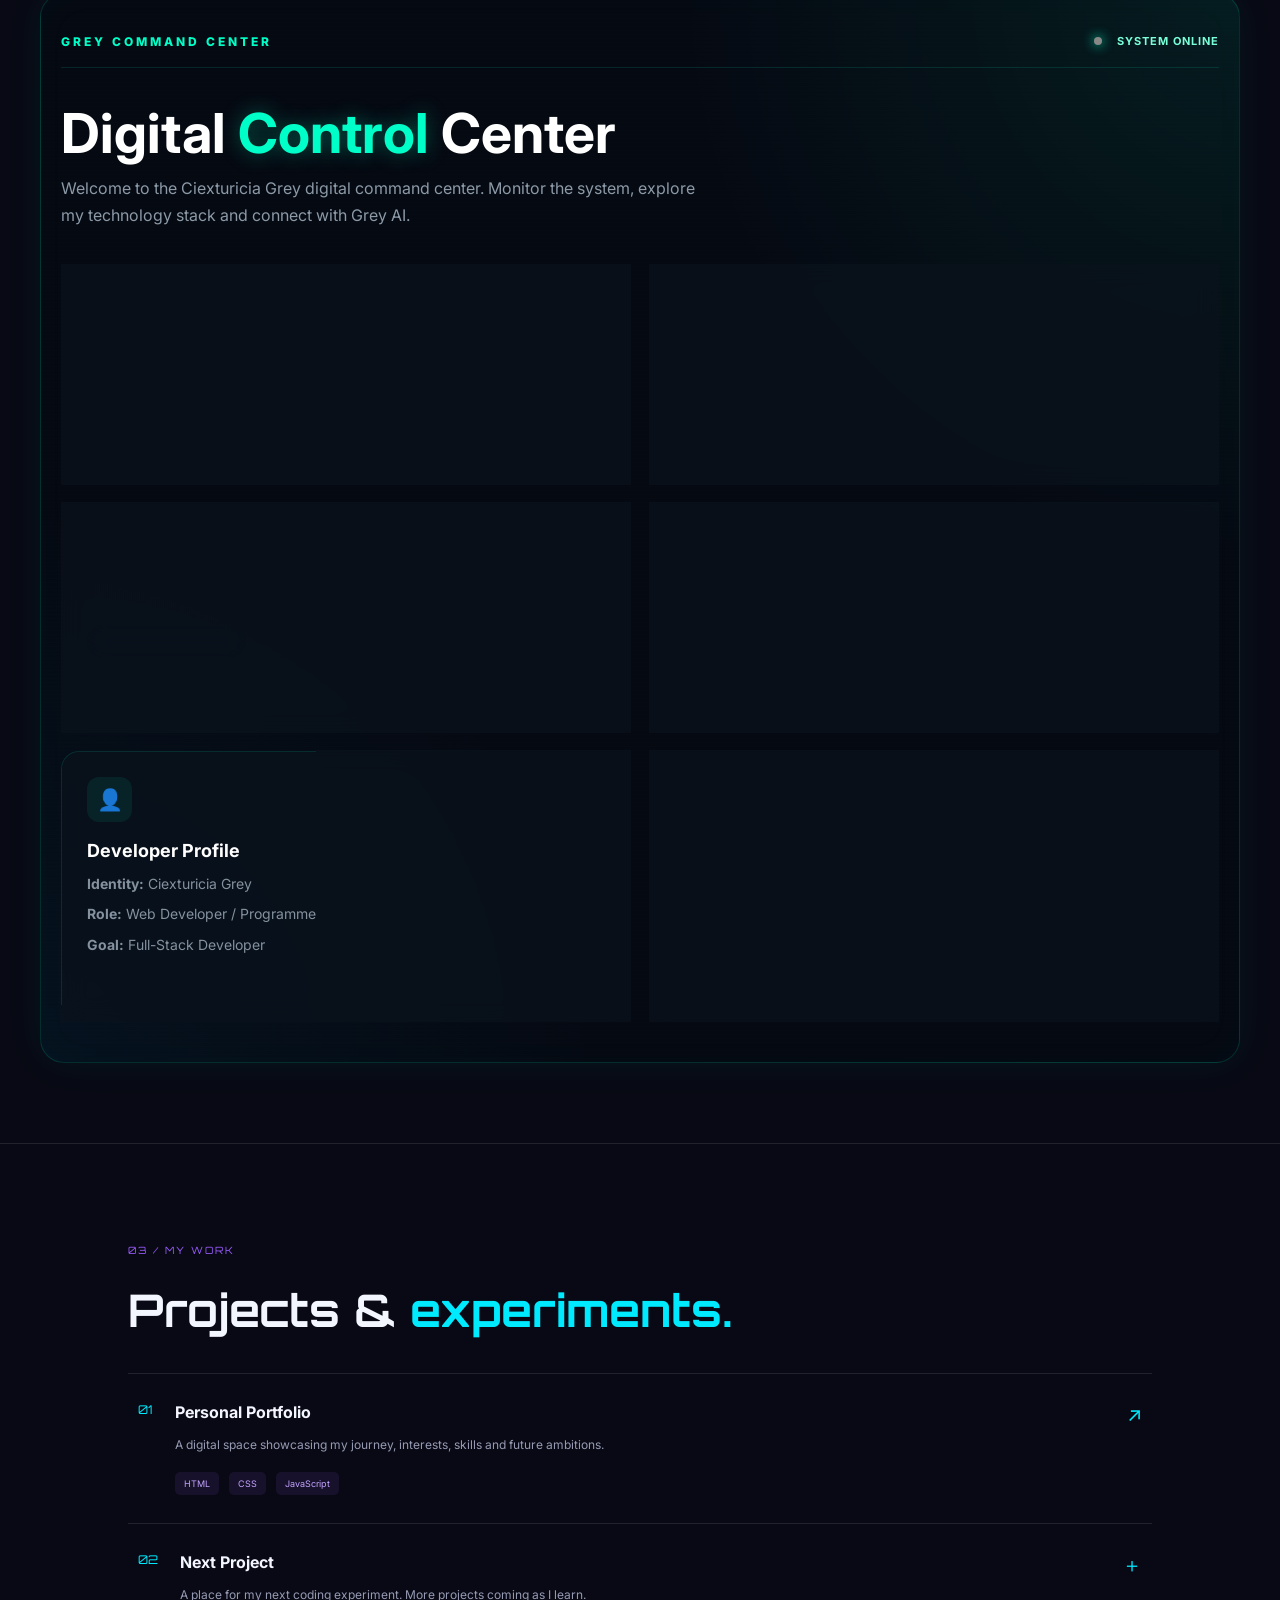
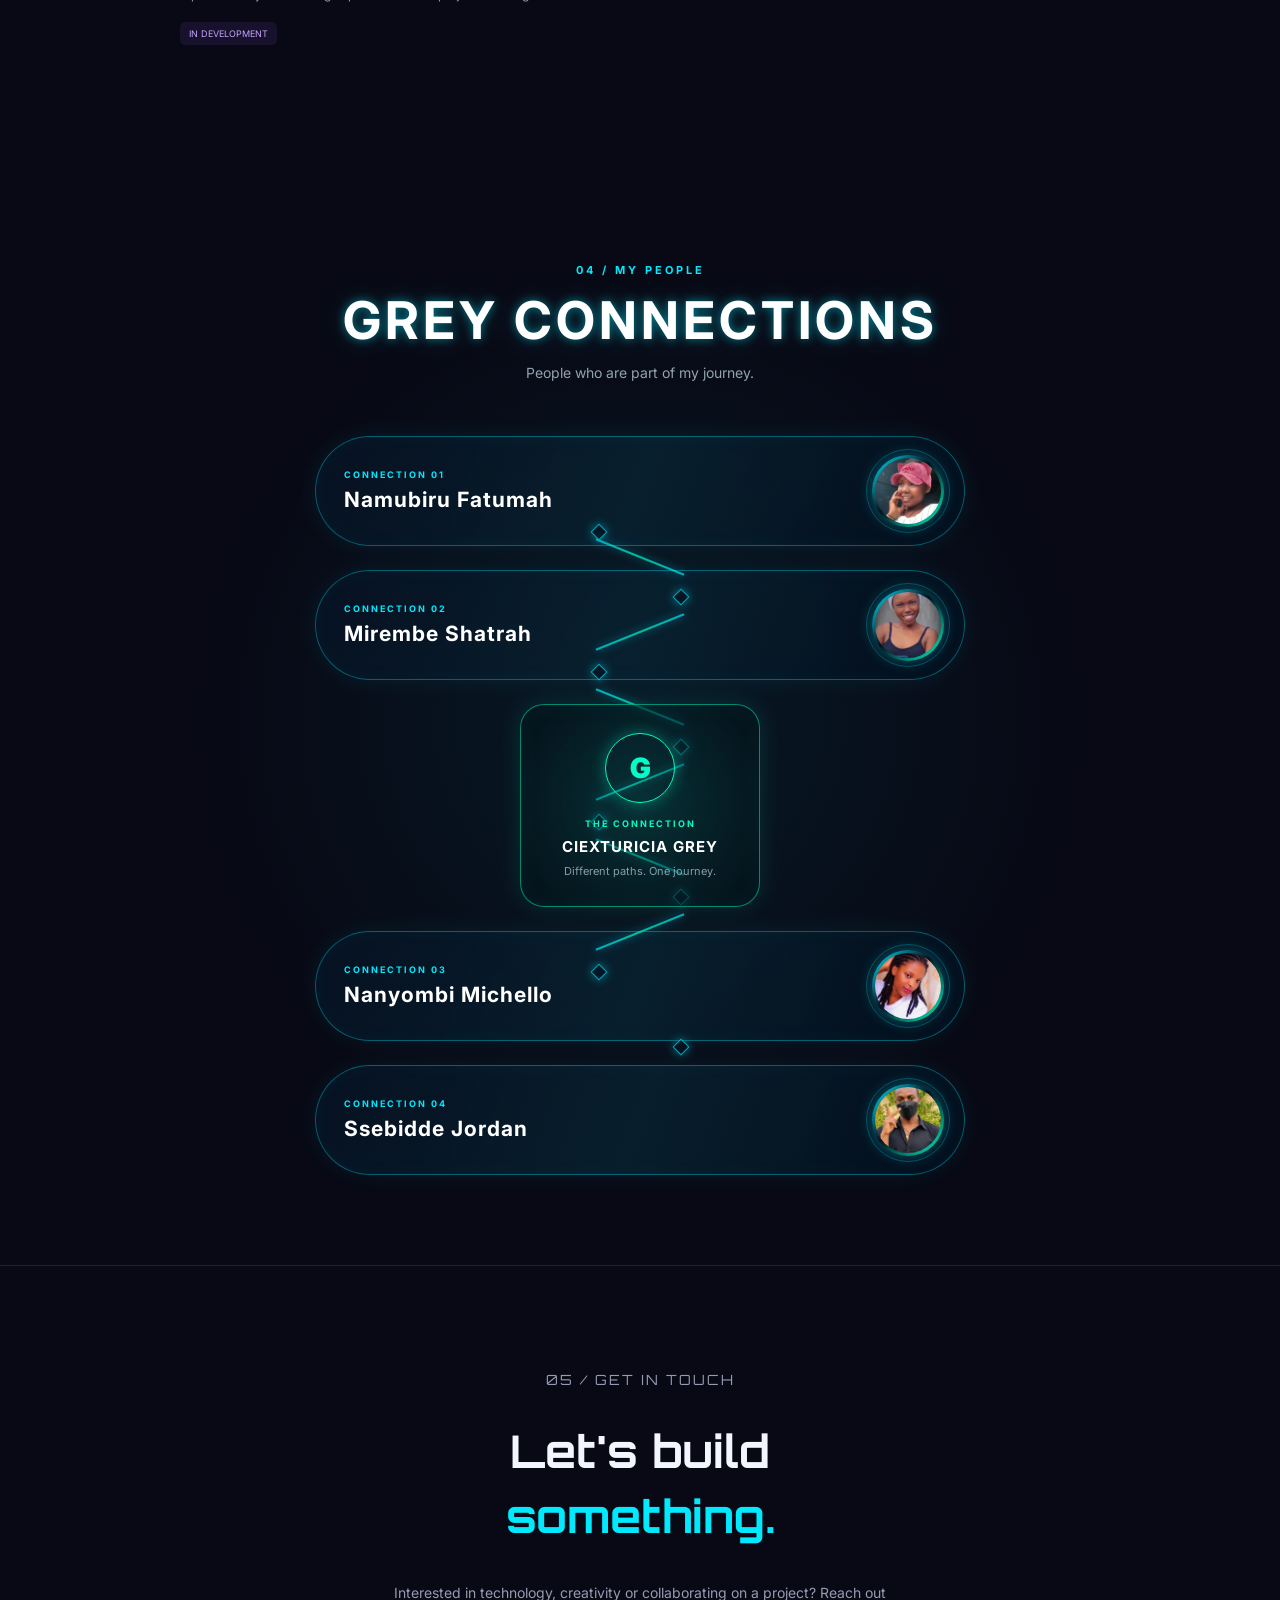
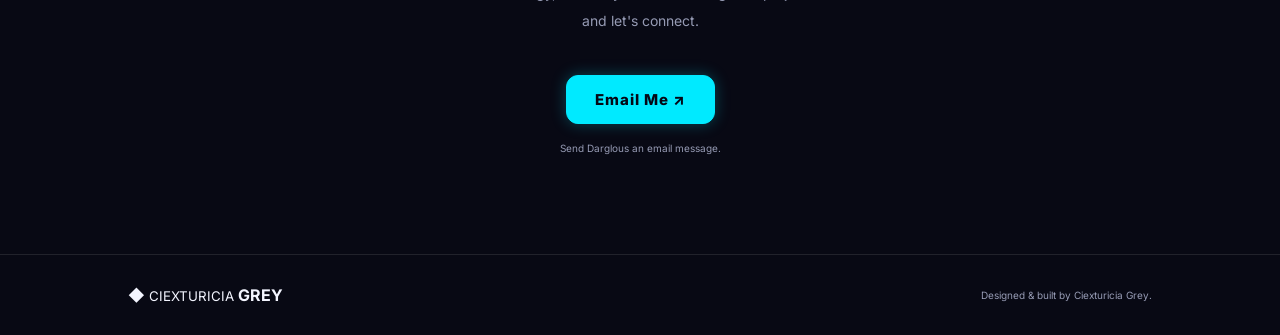
==== commit 86f836e6: "Add files via upload" ====
--- a/index.html
+++ b/index.html
@@ -8,6 +8,7 @@
   <meta name="theme-color" content="#080914">
   <title>Ciexturicia Grey | Developer</title>
   <link rel="stylesheet" href="style.css">
+  <link rel="icon" type="image/svg+xml" href="favicon.svg">
 </head>
 <body>
 
@@ -15,8 +16,15 @@
   <div class="glow glow-two"></div>
 
   <header>
-    <a href="#home" class="logo">
-      CG<span>.</span>
+<!-- CLASSIC GREY LOGO -->
+<a href="#home" class="grey-logo">
+  <span class="logo-mark">◆</span>
+
+  <span class="logo-text">
+    <small>CIEXTURICIA</small>
+    <strong>GREY</strong>
+  </span>
+</a>
     </a>
     <button class="menu-btn" id="menuBtn"
             aria-label="Toggle menu">☰</button>
@@ -565,7 +573,15 @@
   </main>
 
   <footer>
-    <a href="#home" class="logo">CG<span>.</span></a>
+    <!-- CLASSIC GREY LOGO -->
+<a href="#home" class="grey-logo">
+  <span class="logo-mark">◆</span>
+
+  <span class="logo-text">
+    <small>CIEXTURICIA</small>
+    <strong>GREY</strong>
+  </span>
+</a>
     <p>Designed & built by Ciexturicia Grey.</p>
     <!-- =====================================================
      GREY AI ASSISTANT
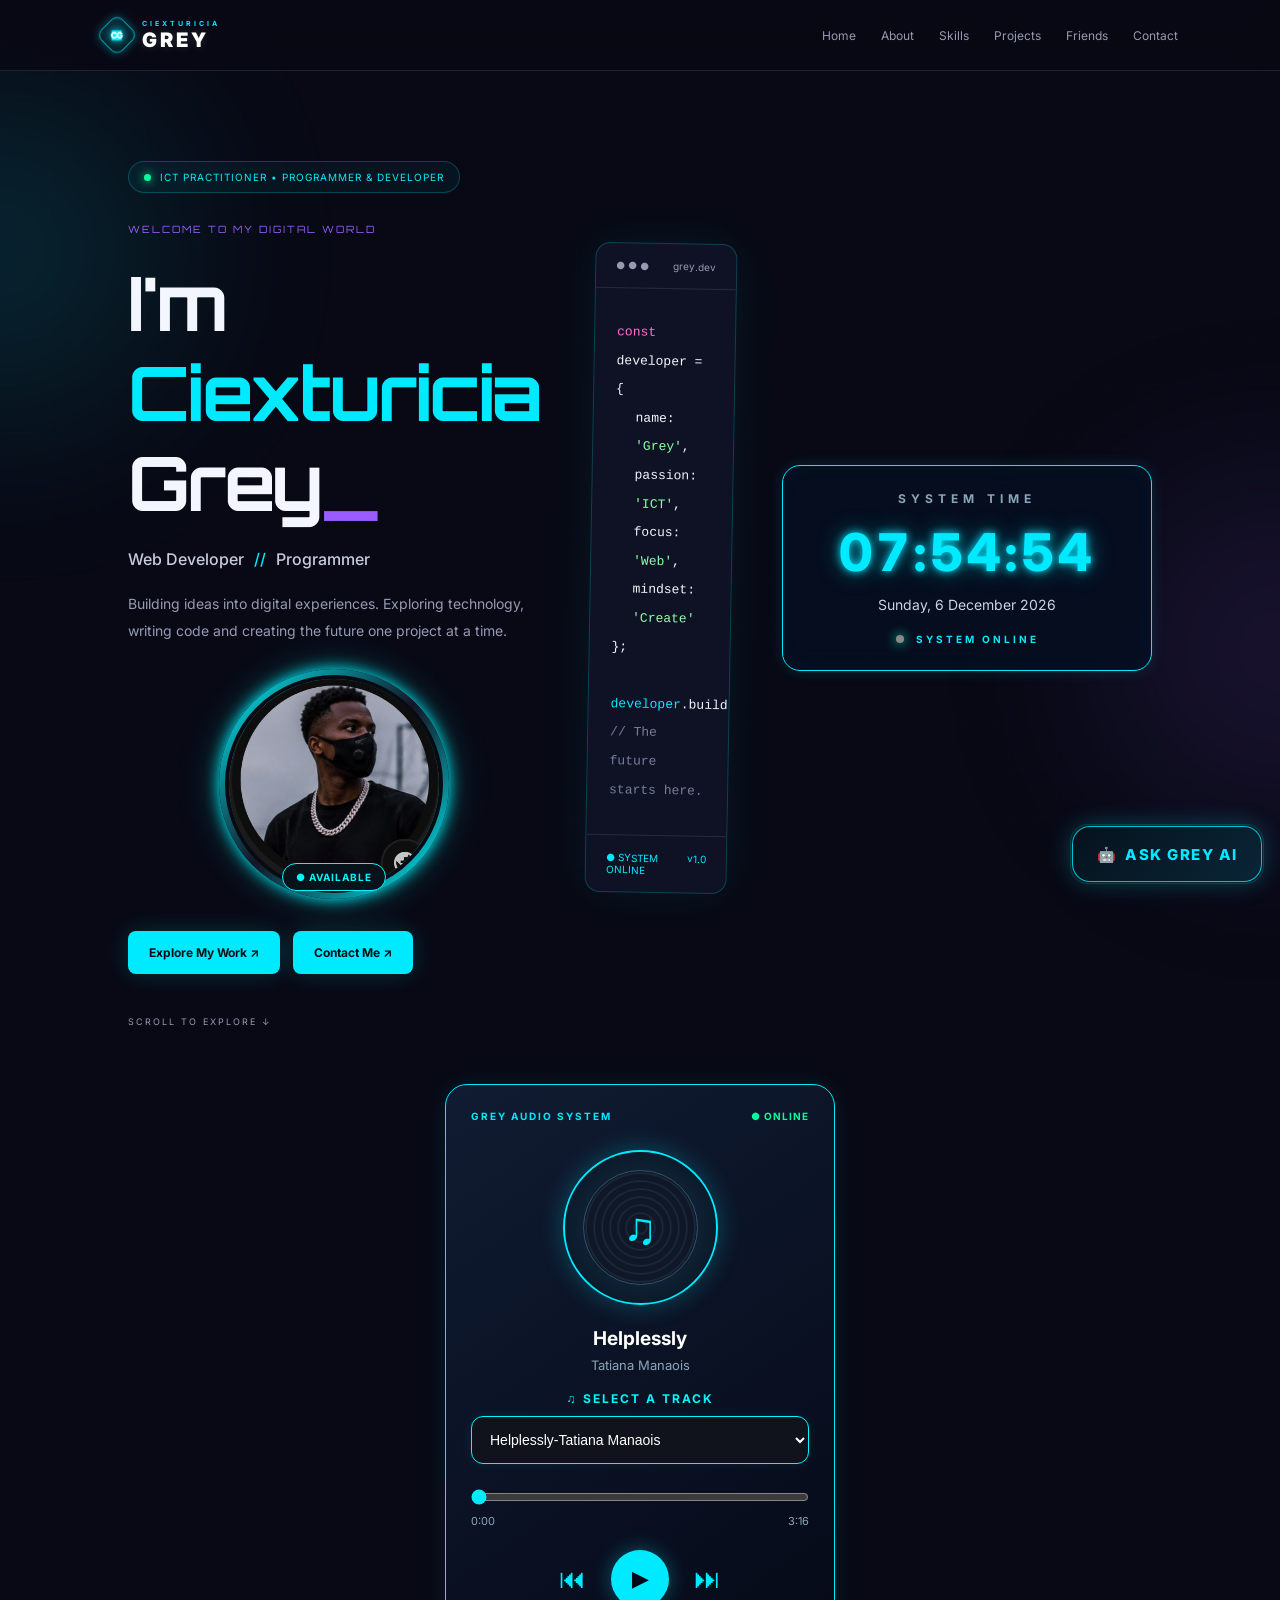
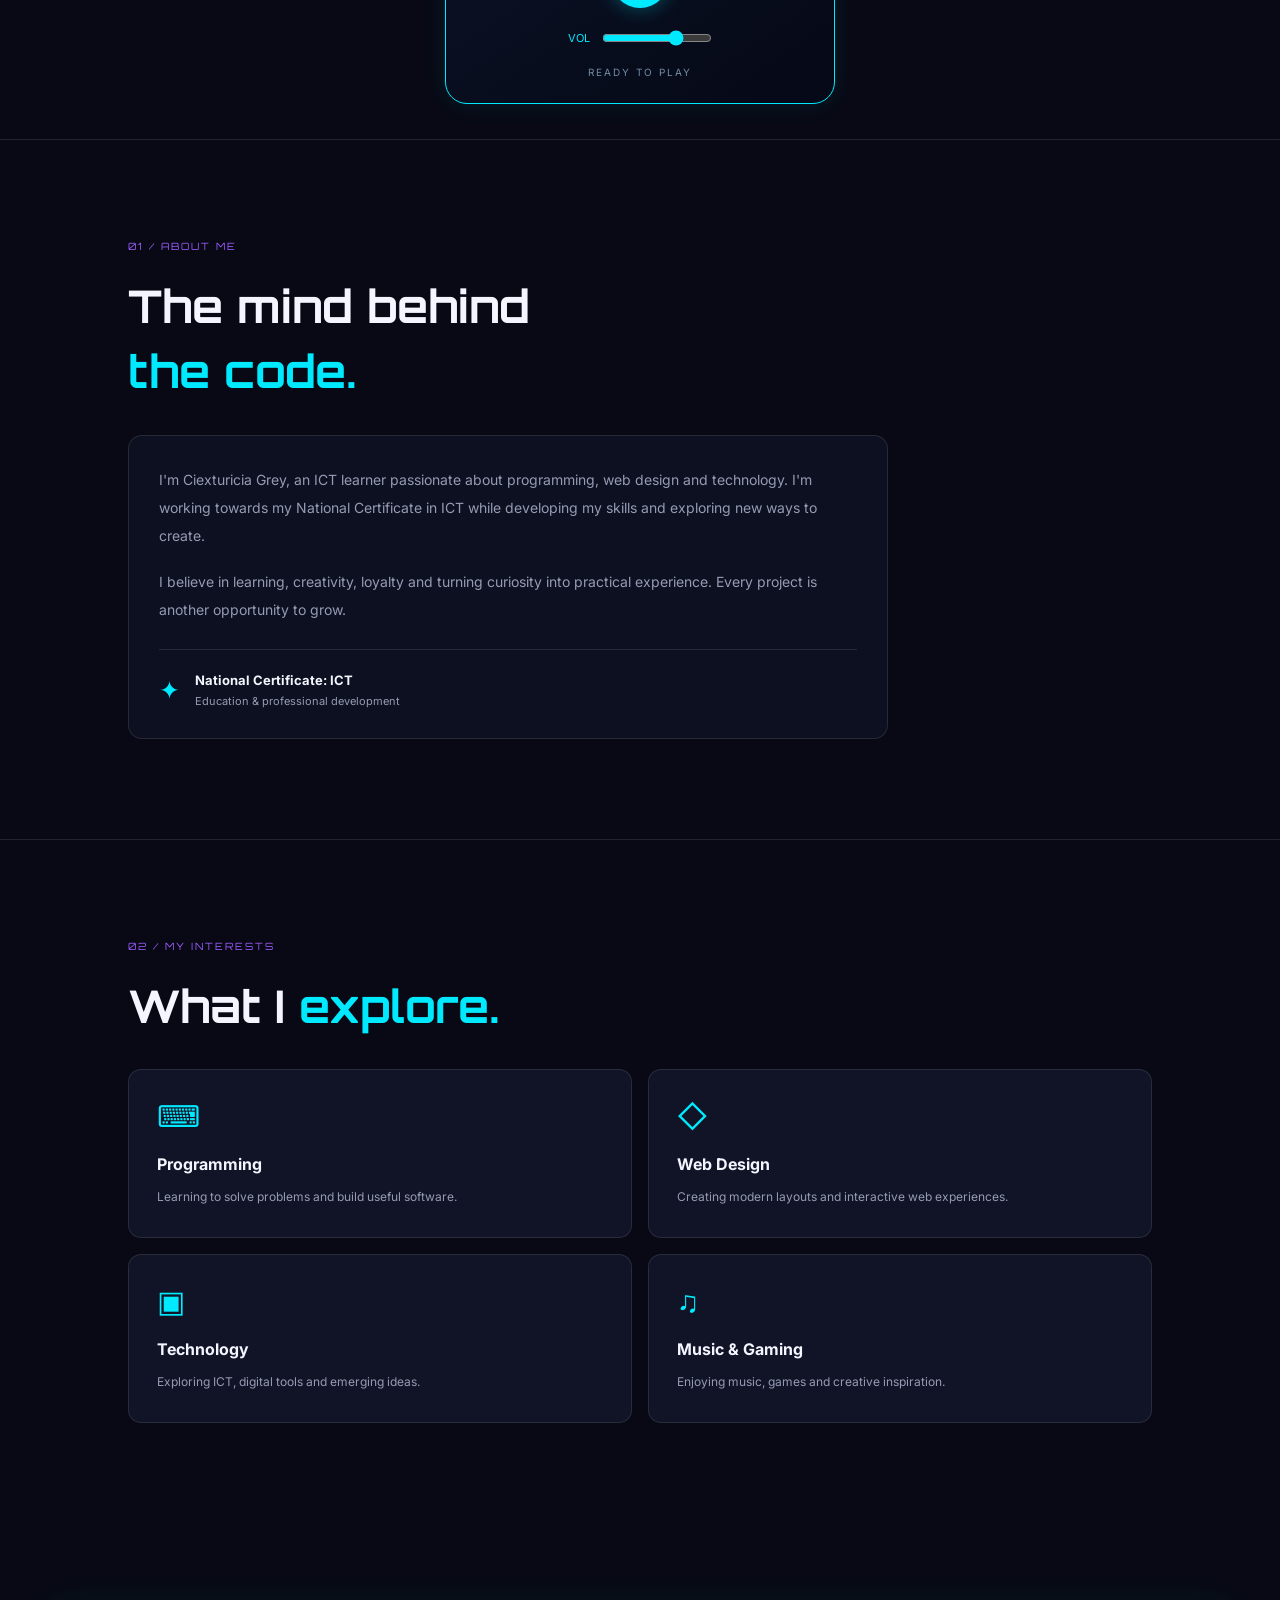
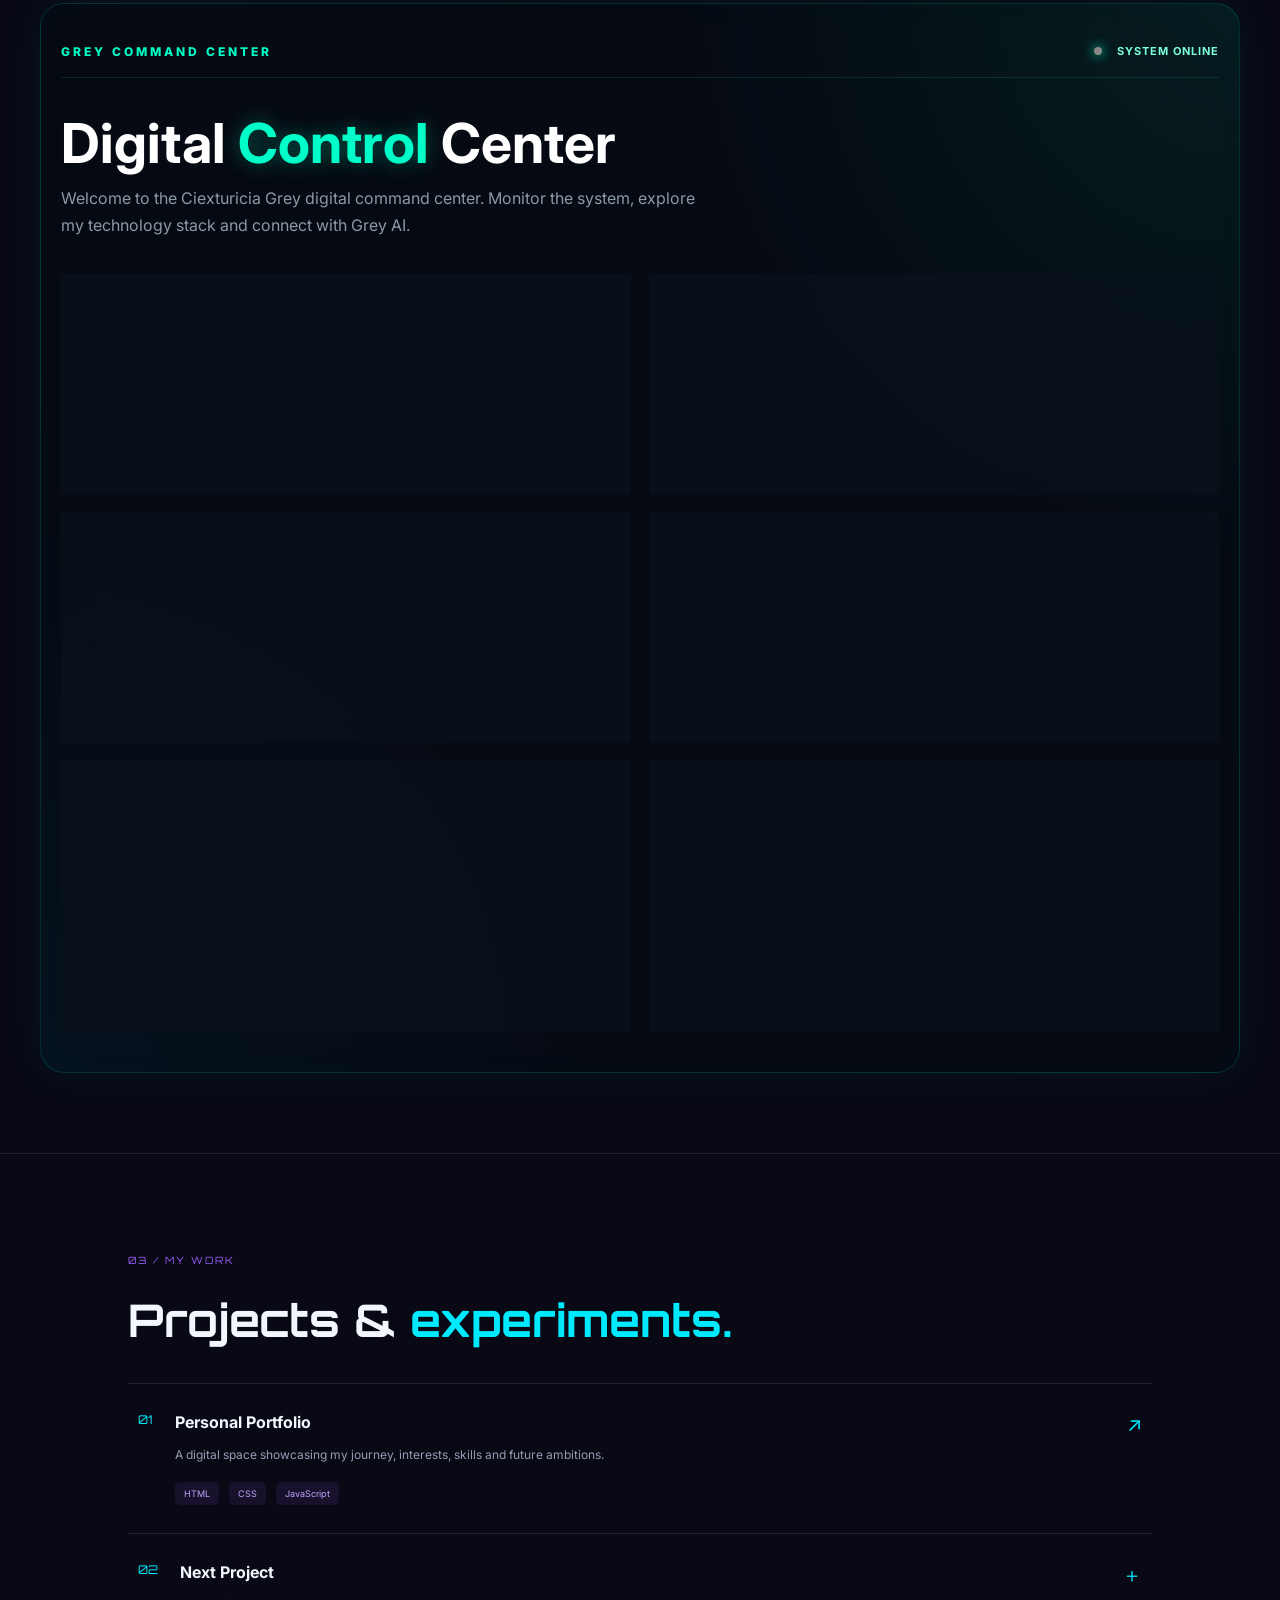
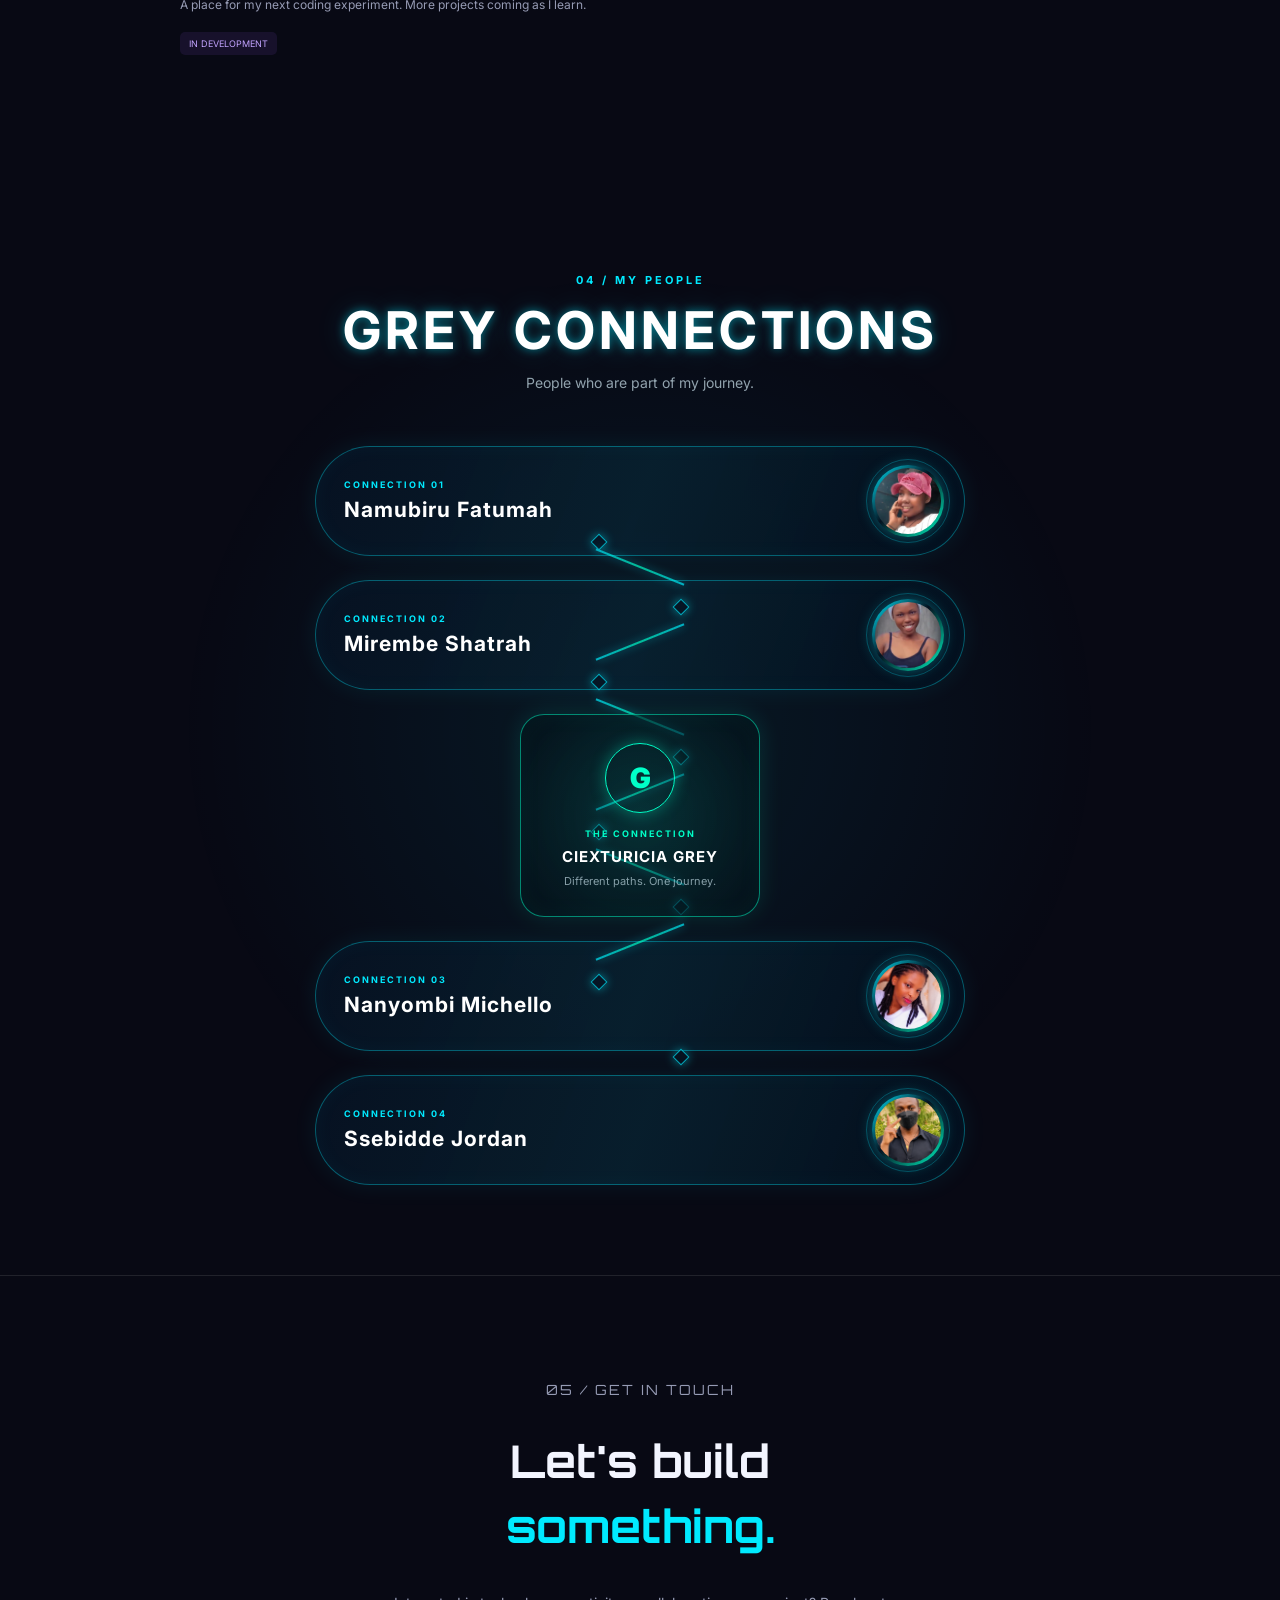
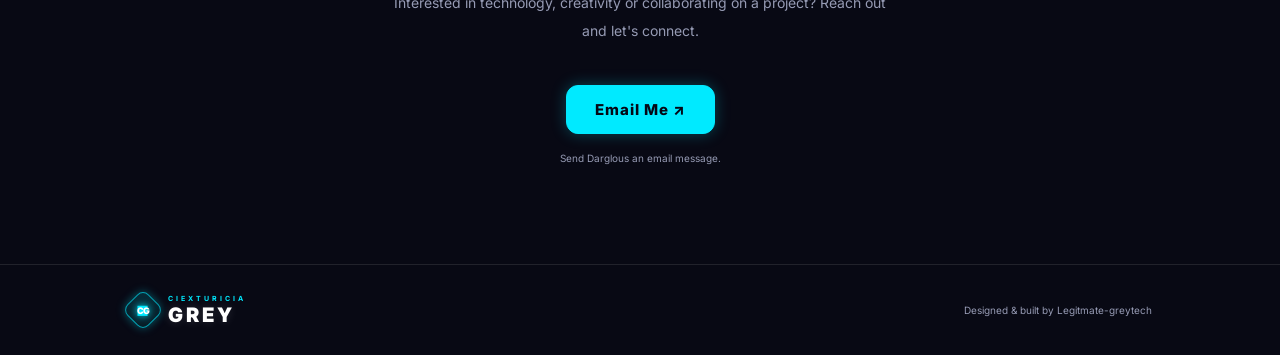
==== commit 5bb247e3: "Add files via upload" ====
--- a/index.html
+++ b/index.html
@@ -129,11 +129,11 @@
   
 <!-- GREY SONG SELECTOR -->
 <div class="song-selector">
-  <label for="songSelect">♫ SELECT YOUR TRACK</label>
+  <label for="songSelect">♫ SELECT A TRACK</label>
   <select id="songSelect">
-    <option value="0">You Got Me — Tatiana Manaois</option>
-    <option value="1">Like I Did — Tatiana Manaois</option>
-    <option value="2">Wanna Be Yours — Tatiana Manaois</option>
+    <option value="0">Helplessly-Tatiana Manaois</option>
+    <option value="1">Some days Tatiana Manaois</option>
+    <option value="2">Never been the same - Tatiana Manaois</option>
   </select>
 </div>
 
@@ -582,7 +582,7 @@
     <strong>GREY</strong>
   </span>
 </a>
-    <p>Designed & built by Ciexturicia Grey.</p>
+    <p>Designed & built by <a href="https://legitmate-greytech.legitmategrey.workers.dev/">Legitmate-greytech</a></p>
     <!-- =====================================================
      GREY AI ASSISTANT
      ===================================================== -->
--- a/style.css
+++ b/style.css
@@ -4345,4 +4345,148 @@
     height: 4px;
   }
 
+}
+
+/* =========================================================
+   CLASSIC GREY LOGO
+========================================================= */
+
+.grey-logo {
+  display: inline-flex;
+  align-items: center;
+  gap: 10px;
+  text-decoration: none;
+  color: #fff;
+  line-height: 1;
+}
+
+.logo-mark {
+  display: flex;
+  align-items: center;
+  justify-content: center;
+  width: 28px;
+  height: 28px;
+  color: #00eaff;
+  font-size: 18px;
+  transform: rotate(45deg);
+  text-shadow:
+    0 0 8px rgba(0, 234, 255, 0.8),
+    0 0 18px rgba(0, 234, 255, 0.35);
+}
+
+.logo-text {
+  display: flex;
+  flex-direction: column;
+  gap: 3px;
+}
+
+.logo-text small {
+  color: #00eaff;
+  font-size: 7px;
+  font-weight: 700;
+  letter-spacing: 3px;
+}
+
+.logo-text strong {
+  color: #ffffff;
+  font-size: 20px;
+  font-weight: 900;
+  letter-spacing: 3px;
+  text-shadow:
+    0 0 10px rgba(255, 255, 255, 0.15);
+}
+
+/* Subtle hover effect */
+.grey-logo:hover .logo-mark {
+  transform: rotate(225deg) scale(1.08);
+  transition: 0.4s ease;
+}
+
+.grey-logo:hover .logo-text strong {
+  color: #00eaff;
+  transition: 0.3s ease;
+}
+
+/* Mobile */
+@media (max-width: 600px) {
+
+  .logo-mark {
+    width: 24px;
+    height: 24px;
+    font-size: 15px;
+  }
+
+  .logo-text small {
+    font-size: 6px;
+    letter-spacing: 2px;
+  }
+
+  .logo-text strong {
+    font-size: 17px;
+    letter-spacing: 2px;
+  }
+
+}
+
+.logo-mark {
+  position: relative;
+  width: 30px;
+  height: 30px;
+
+  display: flex;
+  align-items: center;
+  justify-content: center;
+
+  color: #00eaff;
+  font-size: 15px;
+  font-weight: 900;
+
+  border: 1px solid rgba(0, 234, 255, 0.65);
+  border-radius: 8px;
+
+  transform: rotate(45deg);
+
+  background:
+    linear-gradient(
+      135deg,
+      rgba(0, 234, 255, 0.12),
+      rgba(0, 255, 200, 0.03)
+    );
+
+  box-shadow:
+    0 0 10px rgba(0, 234, 255, 0.35),
+    inset 0 0 8px rgba(0, 234, 255, 0.08);
+
+  transition:
+    transform 0.45s ease,
+    box-shadow 0.45s ease;
+}
+
+/* Keep the diamond itself visually stable */
+.logo-mark::after {
+  content: "CG";
+
+  position: absolute;
+
+  transform: rotate(-45deg);
+
+  font-size: 9px;
+  font-weight: 900;
+  letter-spacing: -1px;
+
+  color: #ffffff;
+
+  text-shadow:
+    0 0 7px rgba(0, 234, 255, 0.7);
+}
+
+/* Brand interaction */
+.grey-logo:hover .logo-mark {
+  transform:
+    rotate(225deg)
+    scale(1.08);
+
+  box-shadow:
+    0 0 18px rgba(0, 234, 255, 0.65),
+    0 0 35px rgba(0, 255, 200, 0.2);
 }
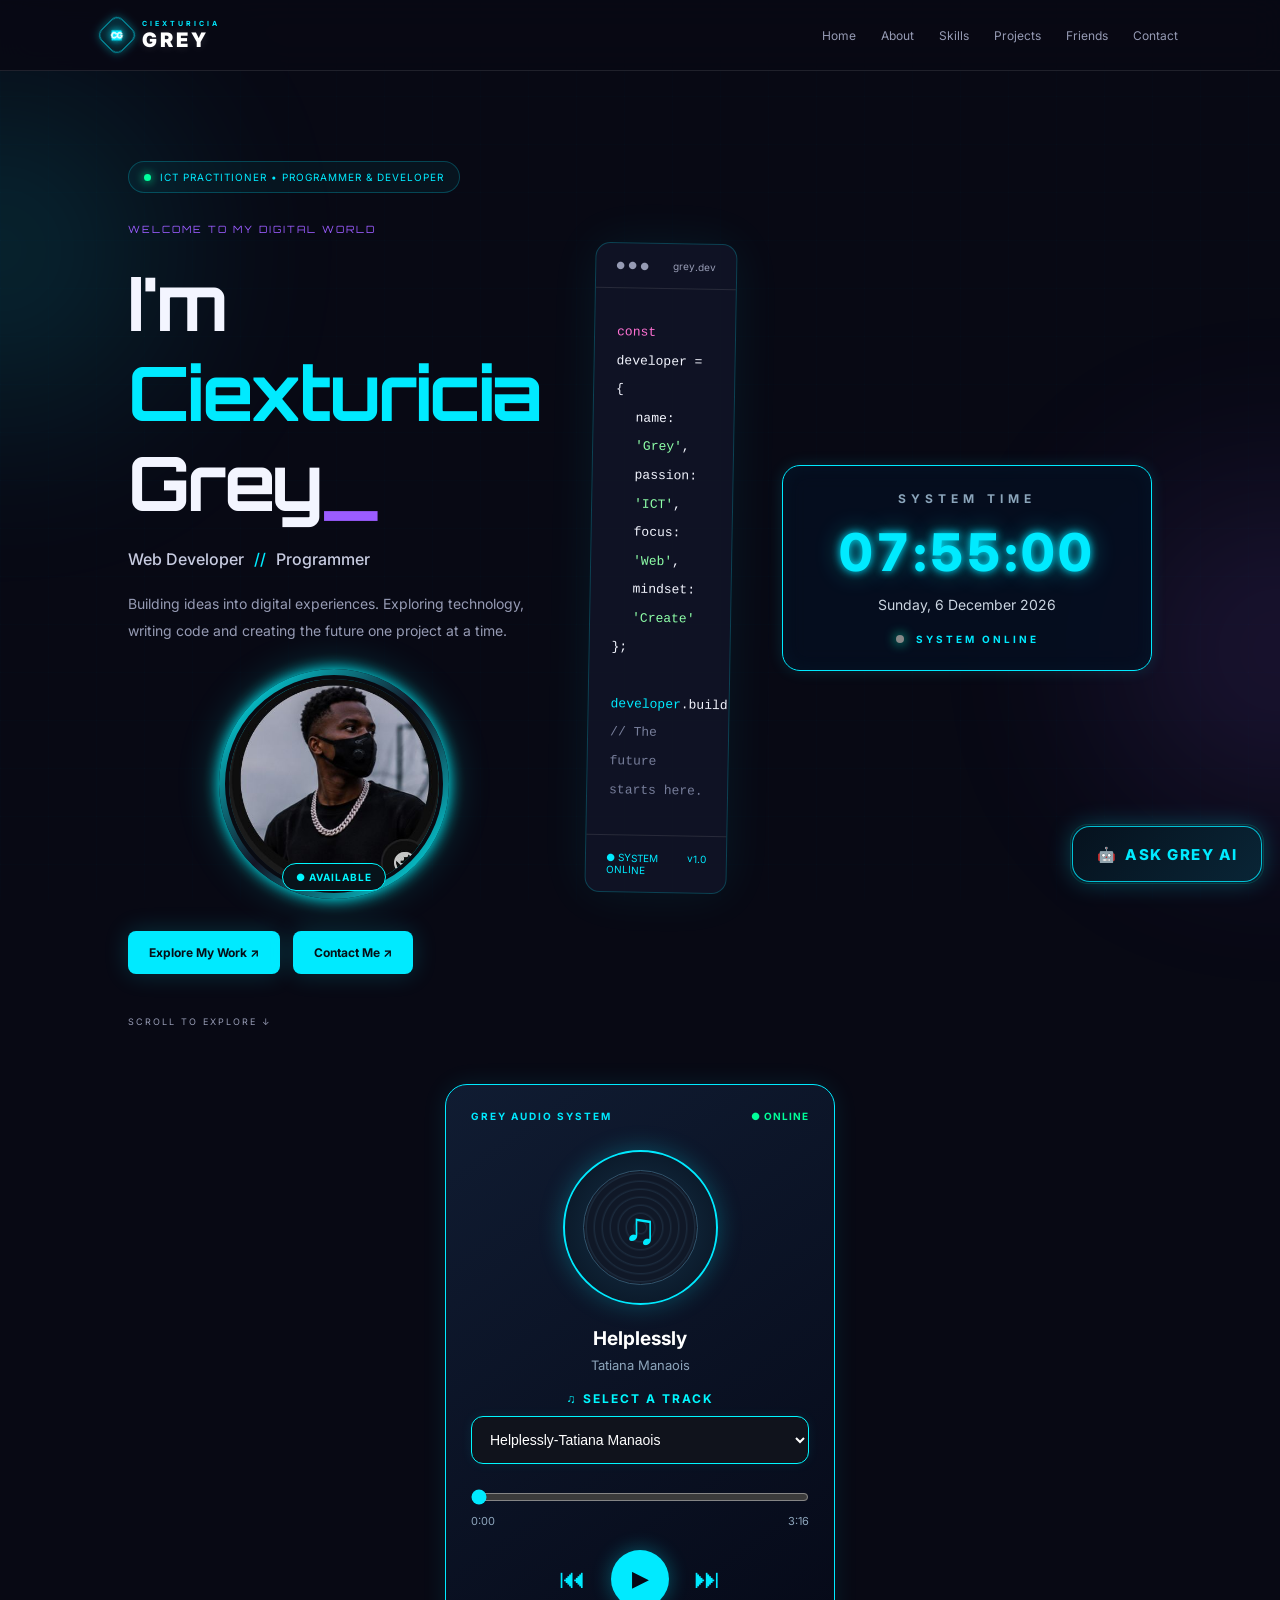
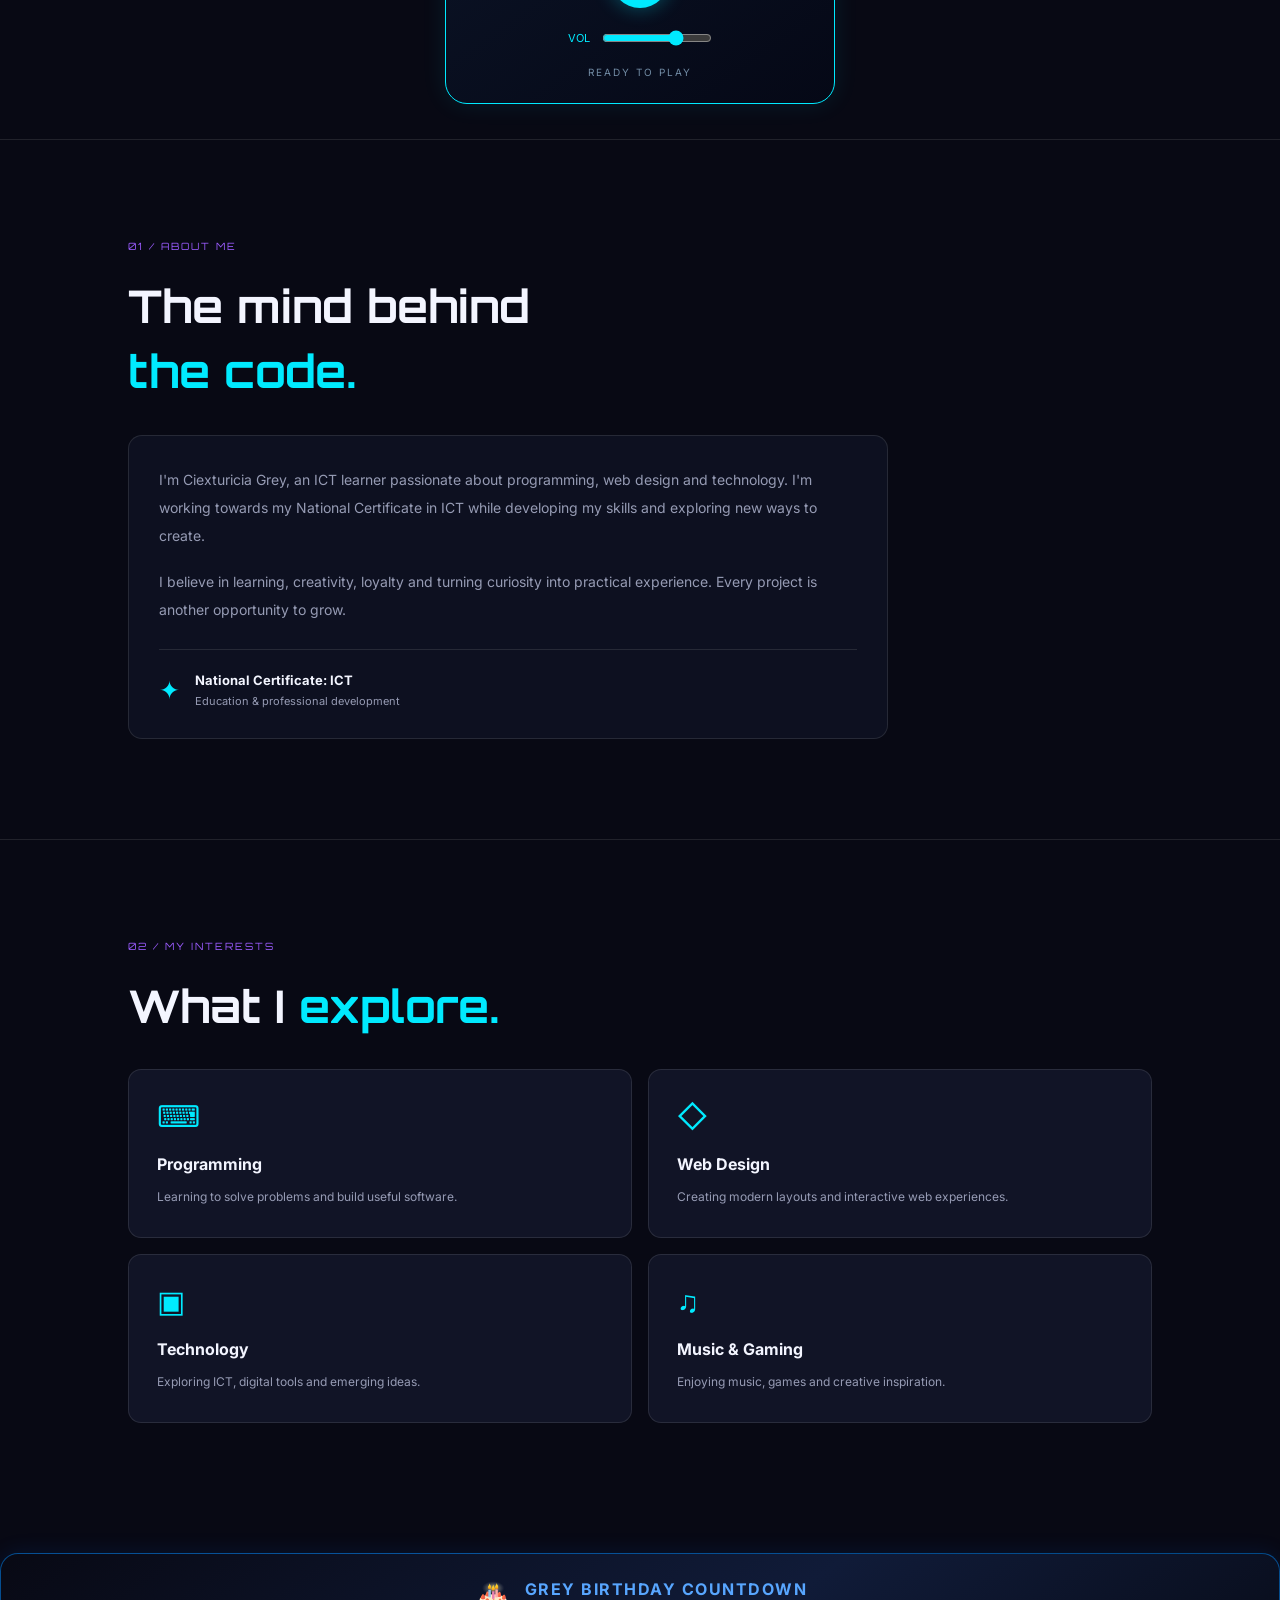
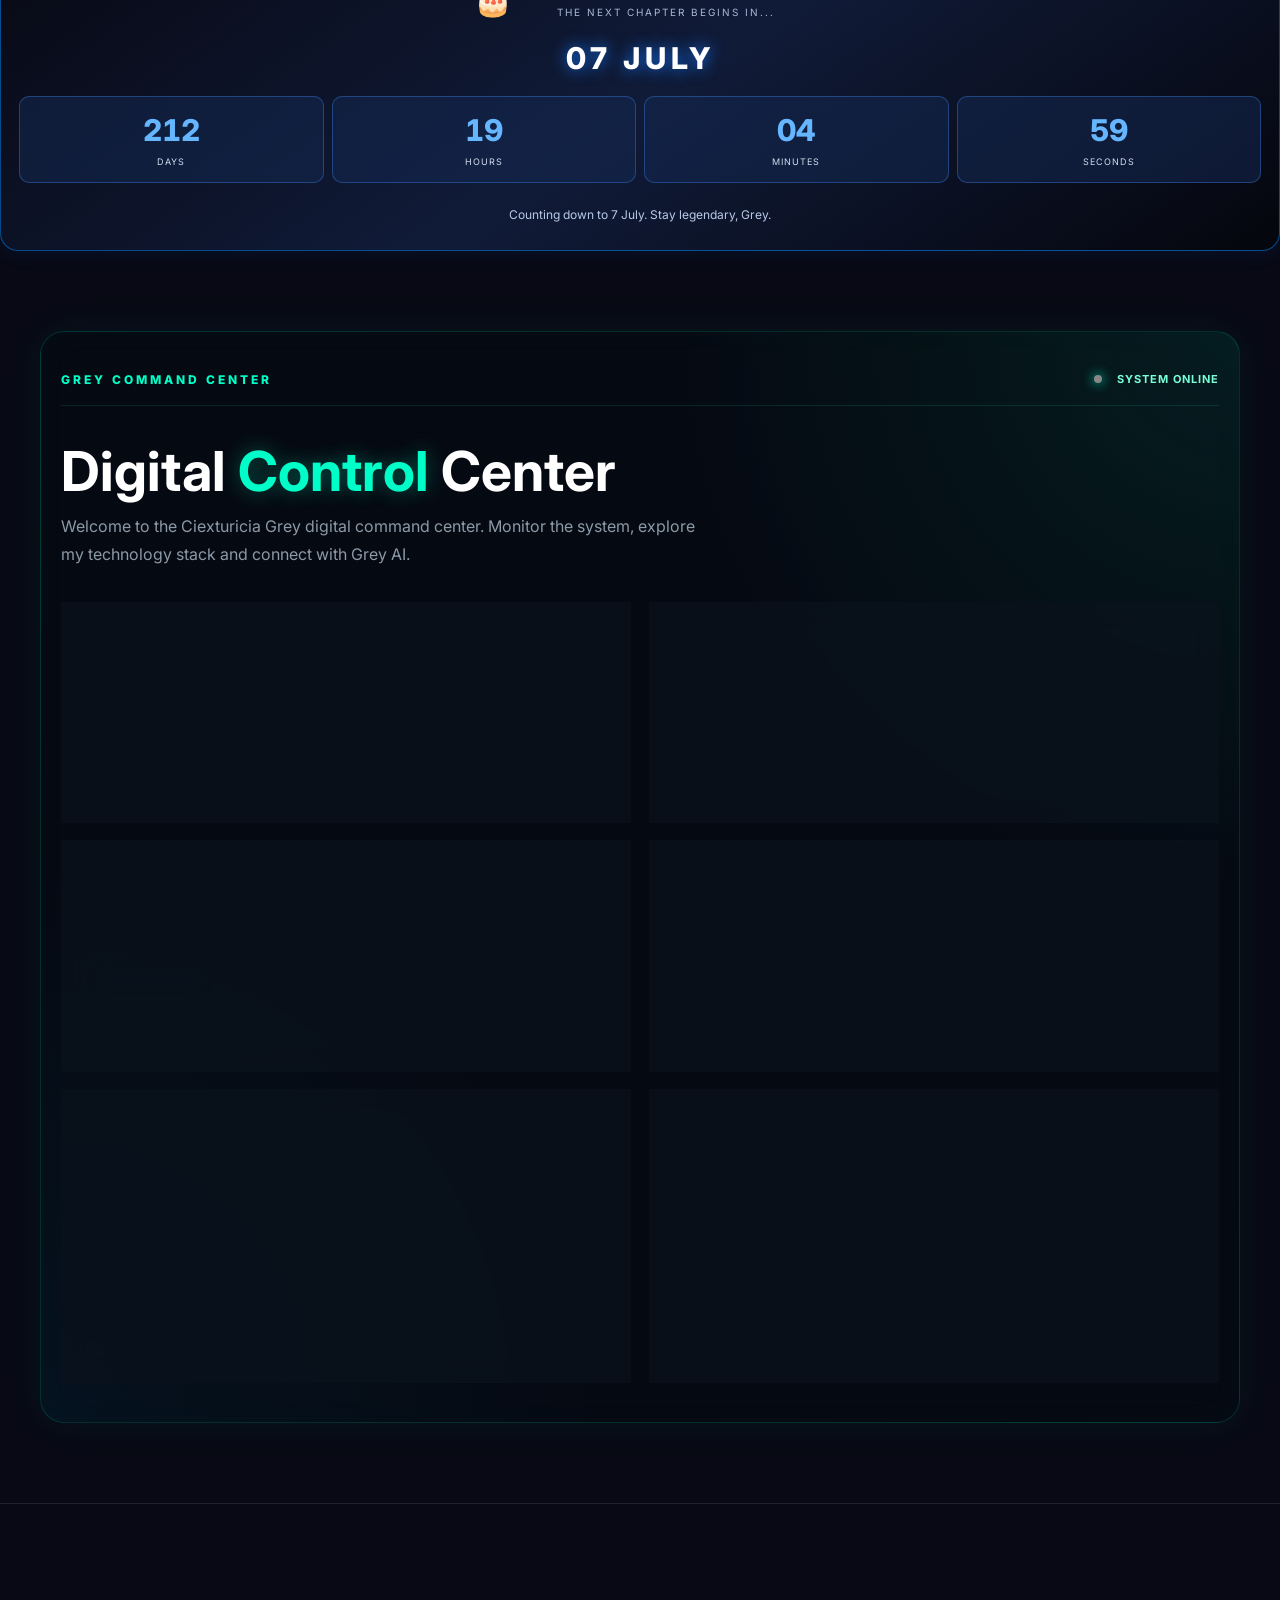
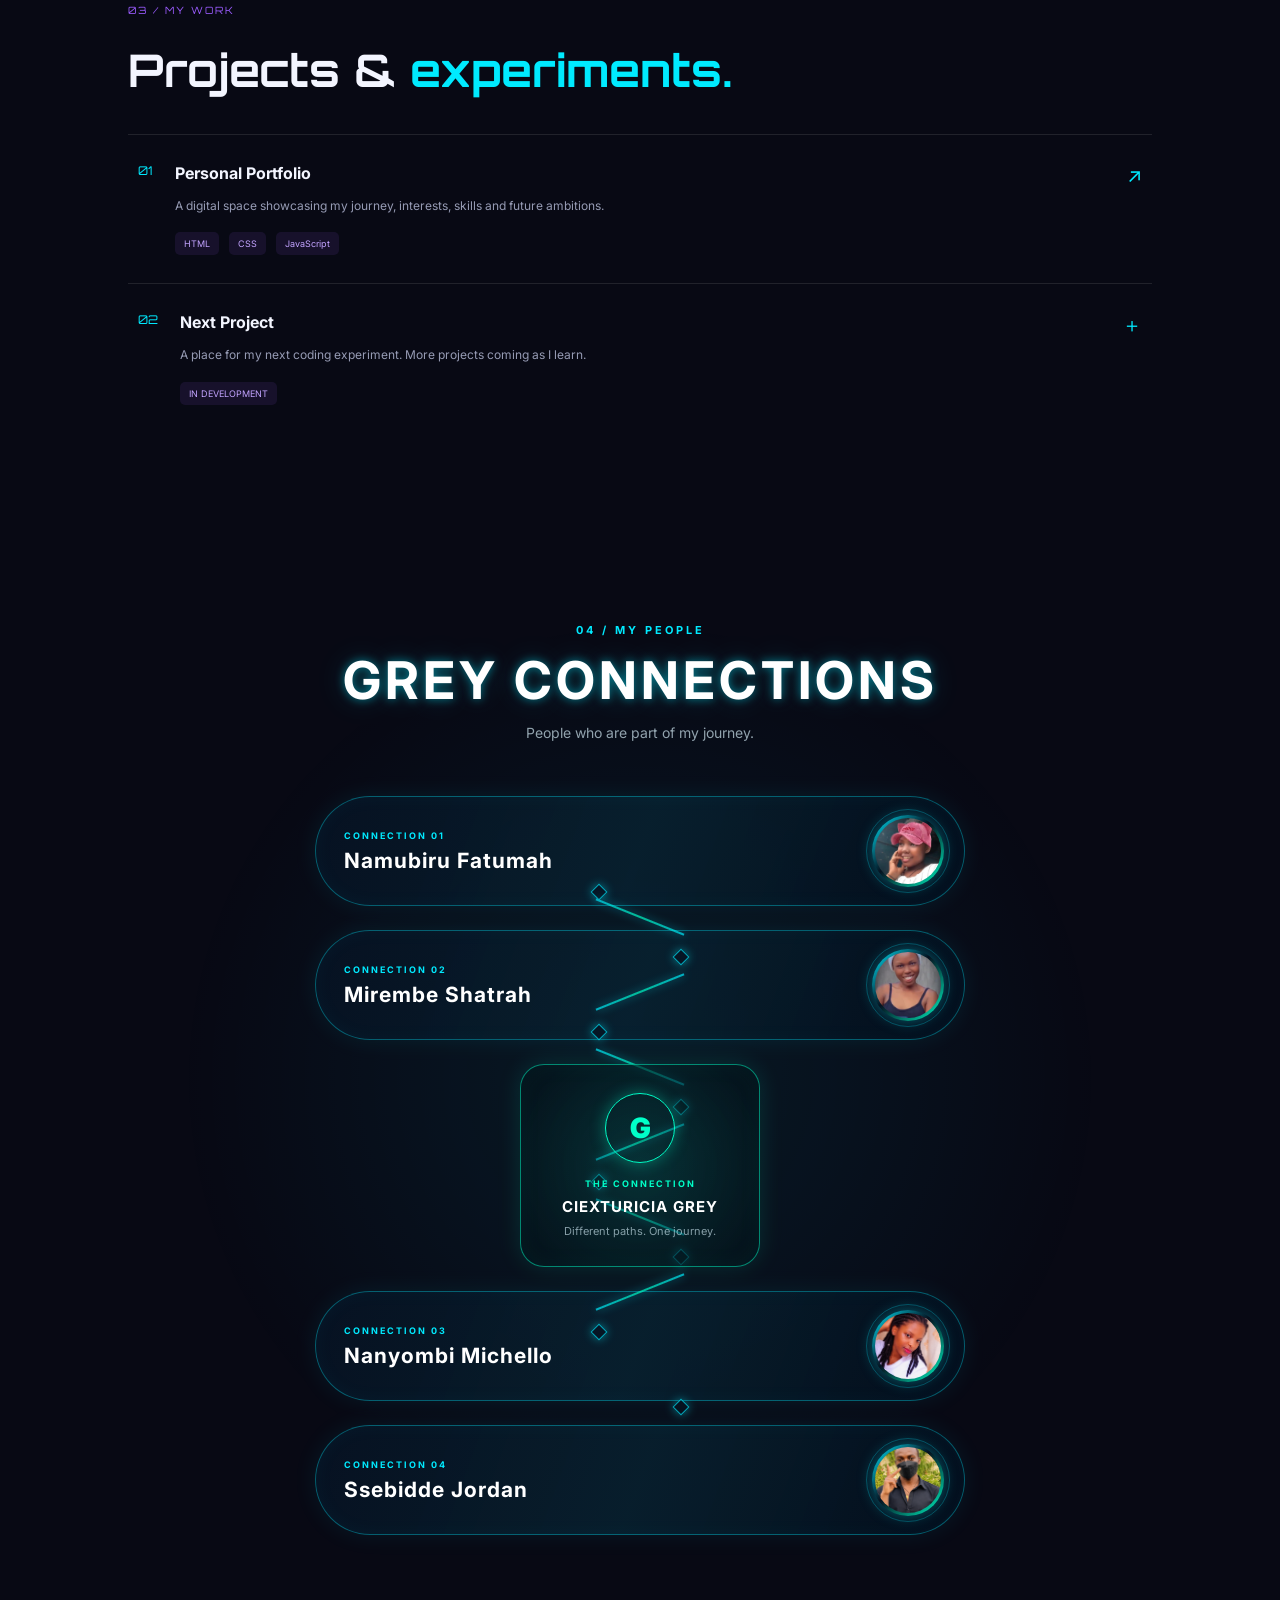
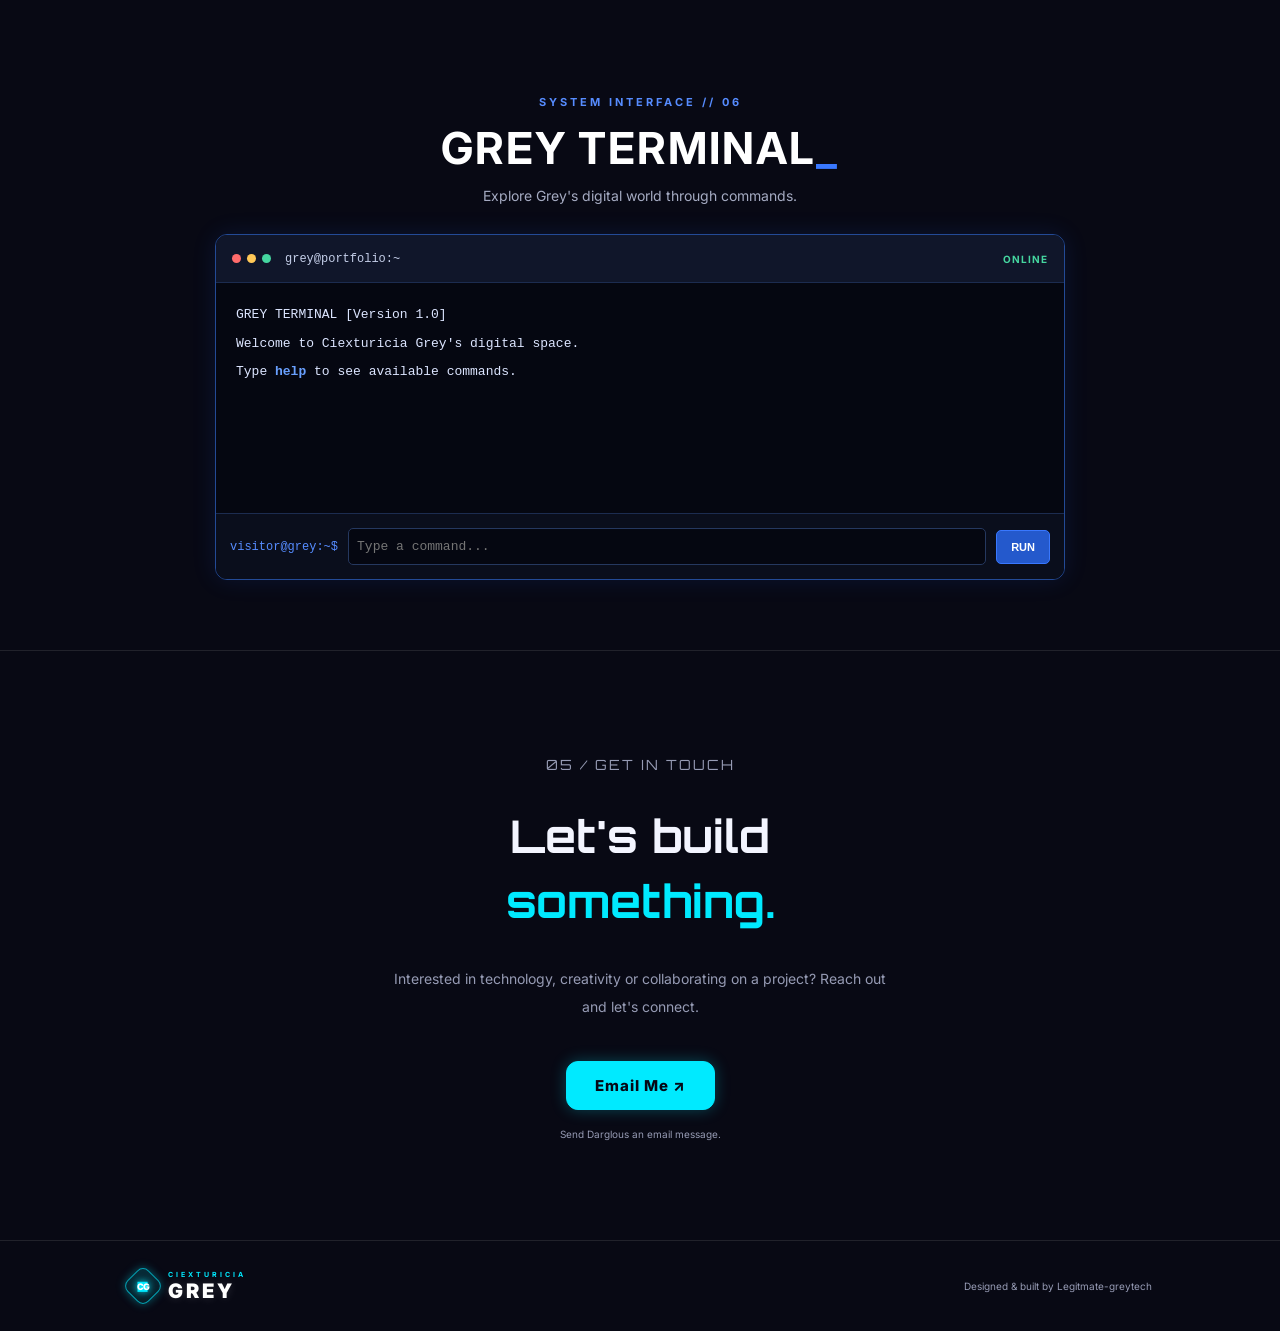
==== commit 6823eed6: "Add files via upload" ====
--- a/index.html
+++ b/index.html
@@ -225,6 +225,48 @@
       </div>
     </section>
 
+
+    
+<!-- GREY BIRTHDAY COUNTDOWN -->
+<section class="birthday-clock" id="birthday-clock">
+  <div class="birthday-header">
+    <span class="birthday-icon">🎂</span>
+    <div>
+      <h2>GREY BIRTHDAY COUNTDOWN</h2>
+      <p>THE NEXT CHAPTER BEGINS IN...</p>
+    </div>
+  </div>
+
+  <div class="birthday-date">07 JULY</div>
+
+  <div class="birthday-timer">
+    <div class="birthday-unit">
+      <span id="bday-days">000</span>
+      <small>DAYS</small>
+    </div>
+
+    <div class="birthday-unit">
+      <span id="bday-hours">00</span>
+      <small>HOURS</small>
+    </div>
+
+    <div class="birthday-unit">
+      <span id="bday-minutes">00</span>
+      <small>MINUTES</small>
+    </div>
+
+    <div class="birthday-unit">
+      <span id="bday-seconds">00</span>
+      <small>SECONDS</small>
+    </div>
+  </div>
+
+  <p id="birthday-message">
+    Counting down to another year of greatness.
+  </p>
+</section>
+
+
     <!-- ============================= -->
 <!-- GREY COMMAND CENTER -->
 <!-- ============================= -->
@@ -554,6 +596,56 @@
 
 </section>
 
+
+<!-- GREY TERMINAL -->
+<section class="grey-terminal-section" id="grey-terminal">
+  <div class="terminal-heading">
+    <p class="terminal-eyebrow">SYSTEM INTERFACE // 06</p>
+    <h2>GREY TERMINAL<span>_</span></h2>
+    <p>Explore Grey's digital world through commands.</p>
+  </div>
+
+  <div class="grey-terminal" aria-label="GREY Terminal">
+    <div class="terminal-topbar">
+      <div class="terminal-dots">
+        <span></span>
+        <span></span>
+        <span></span>
+      </div>
+      <span class="terminal-window-title">grey@portfolio:~</span>
+      <span class="terminal-status">ONLINE</span>
+    </div>
+
+    <div
+      id="grey-terminal-output"
+      class="terminal-output"
+      role="log"
+      aria-live="polite"
+      aria-relevant="additions"
+    >
+      <p>GREY TERMINAL [Version 1.0]</p>
+      <p>Welcome to Ciexturicia Grey's digital space.</p>
+      <p>Type <span class="terminal-command-text">help</span> to see available commands.</p>
+    </div>
+
+    <form id="grey-terminal-form" class="terminal-input-row">
+      <label for="grey-terminal-input">visitor@grey:~$</label>
+      <input
+        id="grey-terminal-input"
+        type="text"
+        placeholder="Type a command..."
+        autocomplete="off"
+        autocapitalize="off"
+        spellcheck="false"
+        aria-label="Enter a terminal command"
+      />
+      <button type="submit">RUN</button>
+    </form>
+  </div>
+</section>
+<!-- END GREY TERMINAL -->
+
+  
     <section id="contact" class="section contact">
       <p class="eyebrow">05 / GET IN TOUCH</p>
       <h2 class="section-title">Let's build<br><span>something.</span></h2>
@@ -714,6 +806,6 @@
 
 </button>
   <script src="script.js" defer></script>
-
+<!-- Cloudflare Web Analytics --><script type='module' src='https://static.cloudflareinsights.com/beacon.min.js' data-cf-beacon='{"token": "5e2887523e904a6aa00233e86c9008d9"}'></script><!-- End Cloudflare Web Analytics -->
 </body>
 </html>
--- a/style.css
+++ b/style.css
@@ -4489,4 +4489,315 @@
   box-shadow:
     0 0 18px rgba(0, 234, 255, 0.65),
     0 0 35px rgba(0, 255, 200, 0.2);
-}+}
+
+
+/* =================================
+   GREY BIRTHDAY COUNTDOWN
+================================= */
+
+.birthday-clock {
+  position: relative;
+  overflow: hidden;
+  margin: 30px 0;
+  padding: 25px 18px;
+  border: 1px solid rgba(0, 140, 255, 0.5);
+  border-radius: 18px;
+  background: linear-gradient(
+    145deg,
+    #080914,
+    #101b38,
+    #05060d
+  );
+  color: #ffffff;
+  text-align: center;
+  box-shadow: 0 0 22px rgba(0, 110, 255, 0.12);
+}
+
+.birthday-header {
+  display: flex;
+  align-items: center;
+  justify-content: center;
+  gap: 12px;
+  margin-bottom: 22px;
+}
+
+.birthday-icon {
+  font-size: 32px;
+}
+
+.birthday-header h2 {
+  margin: 0;
+  font-size: 16px;
+  letter-spacing: 1.5px;
+  color: #58a6ff;
+}
+
+.birthday-header p {
+  margin: 7px 0 0;
+  font-size: 10px;
+  letter-spacing: 2px;
+  color: #a9b8d4;
+}
+
+.birthday-date {
+  margin-bottom: 20px;
+  font-size: 30px;
+  font-weight: 800;
+  letter-spacing: 5px;
+  color: #ffffff;
+  text-shadow: 0 0 15px #1677ff;
+}
+
+.birthday-timer {
+  display: grid;
+  grid-template-columns: repeat(4, minmax(0, 1fr));
+  gap: 8px;
+}
+
+.birthday-unit {
+  padding: 15px 3px;
+  border: 1px solid rgba(65, 145, 255, 0.35);
+  border-radius: 10px;
+  background: rgba(20, 40, 80, 0.55);
+}
+
+.birthday-unit span {
+  display: block;
+  font-size: clamp(19px, 5vw, 30px);
+  font-weight: 800;
+  color: #65b5ff;
+  font-variant-numeric: tabular-nums;
+}
+
+.birthday-unit small {
+  display: block;
+  margin-top: 8px;
+  font-size: 9px;
+  letter-spacing: 1px;
+  color: #d1dced;
+}
+
+#birthday-message {
+  margin: 22px 0 0;
+  font-size: 12px;
+  line-height: 1.7;
+  color: #b8c9e8;
+}
+
+.birthday-clock.birthday-today {
+  border-color: #ffd166;
+  box-shadow: 0 0 25px rgba(255, 209, 102, 0.3);
+}
+
+.birthday-today .birthday-date,
+.birthday-today .birthday-unit span {
+  color: #ffd166;
+  text-shadow: 0 0 12px rgba(255, 209, 102, 0.4);
+}
+
+
+/* =========================================
+   GREY TERMINAL — CLASSIC CYBER DESIGN
+========================================= */
+
+.grey-terminal-section {
+  padding: 70px 20px;
+  background: #080914;
+  color: #ffffff;
+}
+
+.terminal-heading {
+  max-width: 900px;
+  margin: 0 auto 30px;
+  text-align: center;
+}
+
+.terminal-eyebrow {
+  color: #568cff;
+  font-size: 11px;
+  font-weight: 700;
+  letter-spacing: 3px;
+}
+
+.terminal-heading h2 {
+  margin: 12px 0;
+  font-size: clamp(28px, 5vw, 44px);
+  letter-spacing: 2px;
+}
+
+.terminal-heading h2 span {
+  color: #3978ff;
+  animation: greyTerminalBlink 1s steps(2, start) infinite;
+}
+
+.terminal-heading > p:last-child {
+  color: #a5abc2;
+  font-size: 14px;
+}
+
+.grey-terminal {
+  max-width: 850px;
+  margin: 0 auto;
+  overflow: hidden;
+  border: 1px solid #234a96;
+  border-radius: 12px;
+  background: #050711;
+  box-shadow: 0 0 25px rgba(45, 105, 255, 0.12);
+}
+
+.terminal-topbar {
+  display: flex;
+  align-items: center;
+  gap: 14px;
+  min-height: 48px;
+  padding: 0 16px;
+  background: #10162a;
+  border-bottom: 1px solid #1c2c50;
+}
+
+.terminal-dots {
+  display: flex;
+  gap: 6px;
+}
+
+.terminal-dots span {
+  width: 9px;
+  height: 9px;
+  border-radius: 50%;
+  background: #3978ff;
+}
+
+.terminal-dots span:nth-child(1) {
+  background: #ff6b6b;
+}
+
+.terminal-dots span:nth-child(2) {
+  background: #ffc857;
+}
+
+.terminal-dots span:nth-child(3) {
+  background: #45d6a0;
+}
+
+.terminal-window-title {
+  flex: 1;
+  color: #c4cee8;
+  font-family: monospace;
+  font-size: 12px;
+}
+
+.terminal-status {
+  color: #45d6a0;
+  font-size: 10px;
+  font-weight: bold;
+  letter-spacing: 1px;
+}
+
+.terminal-output {
+  min-height: 230px;
+  max-height: 360px;
+  overflow-y: auto;
+  padding: 20px;
+  color: #dce5ff;
+  font-family: "Courier New", monospace;
+  font-size: 13px;
+  line-height: 1.8;
+  overflow-wrap: anywhere;
+}
+
+.terminal-output p {
+  margin: 0 0 5px;
+}
+
+.terminal-command-text {
+  color: #69a0ff;
+  font-weight: bold;
+}
+
+.terminal-input-row {
+  display: flex;
+  align-items: center;
+  gap: 10px;
+  padding: 14px;
+  border-top: 1px solid #1c2c50;
+  background: #0a0e1c;
+}
+
+.terminal-input-row label {
+  flex-shrink: 0;
+  color: #568cff;
+  font-family: monospace;
+  font-size: 12px;
+}
+
+.terminal-input-row input {
+  flex: 1;
+  width: 100%;
+  min-width: 0;
+  padding: 10px 8px;
+  border: 1px solid #25385f;
+  border-radius: 5px;
+  outline: none;
+  background: #050711;
+  color: #ffffff;
+  font-family: monospace;
+  font-size: 13px;
+}
+
+.terminal-input-row input:focus {
+  border-color: #3978ff;
+  box-shadow: 0 0 0 2px rgba(57, 120, 255, 0.12);
+}
+
+.terminal-input-row button {
+  padding: 10px 14px;
+  border: 1px solid #3978ff;
+  border-radius: 5px;
+  background: #2459cc;
+  color: #ffffff;
+  font-size: 11px;
+  font-weight: bold;
+  cursor: pointer;
+  transition: background 0.2s ease;
+}
+
+.terminal-input-row button:hover {
+  background: #3978ff;
+}
+
+@keyframes greyTerminalBlink {
+  to {
+    visibility: hidden;
+  }
+}
+
+@media (max-width: 480px) {
+  .grey-terminal-section {
+    padding: 50px 12px;
+  }
+
+  .terminal-topbar {
+    gap: 9px;
+    padding: 0 10px;
+  }
+
+  .terminal-input-row {
+    gap: 6px;
+    padding: 10px 8px;
+  }
+
+  .terminal-input-row label {
+    font-size: 10px;
+  }
+
+  .terminal-input-row button {
+    padding: 10px;
+  }
+
+  .terminal-output {
+    padding: 14px;
+    font-size: 12px;
+  }
+}
+
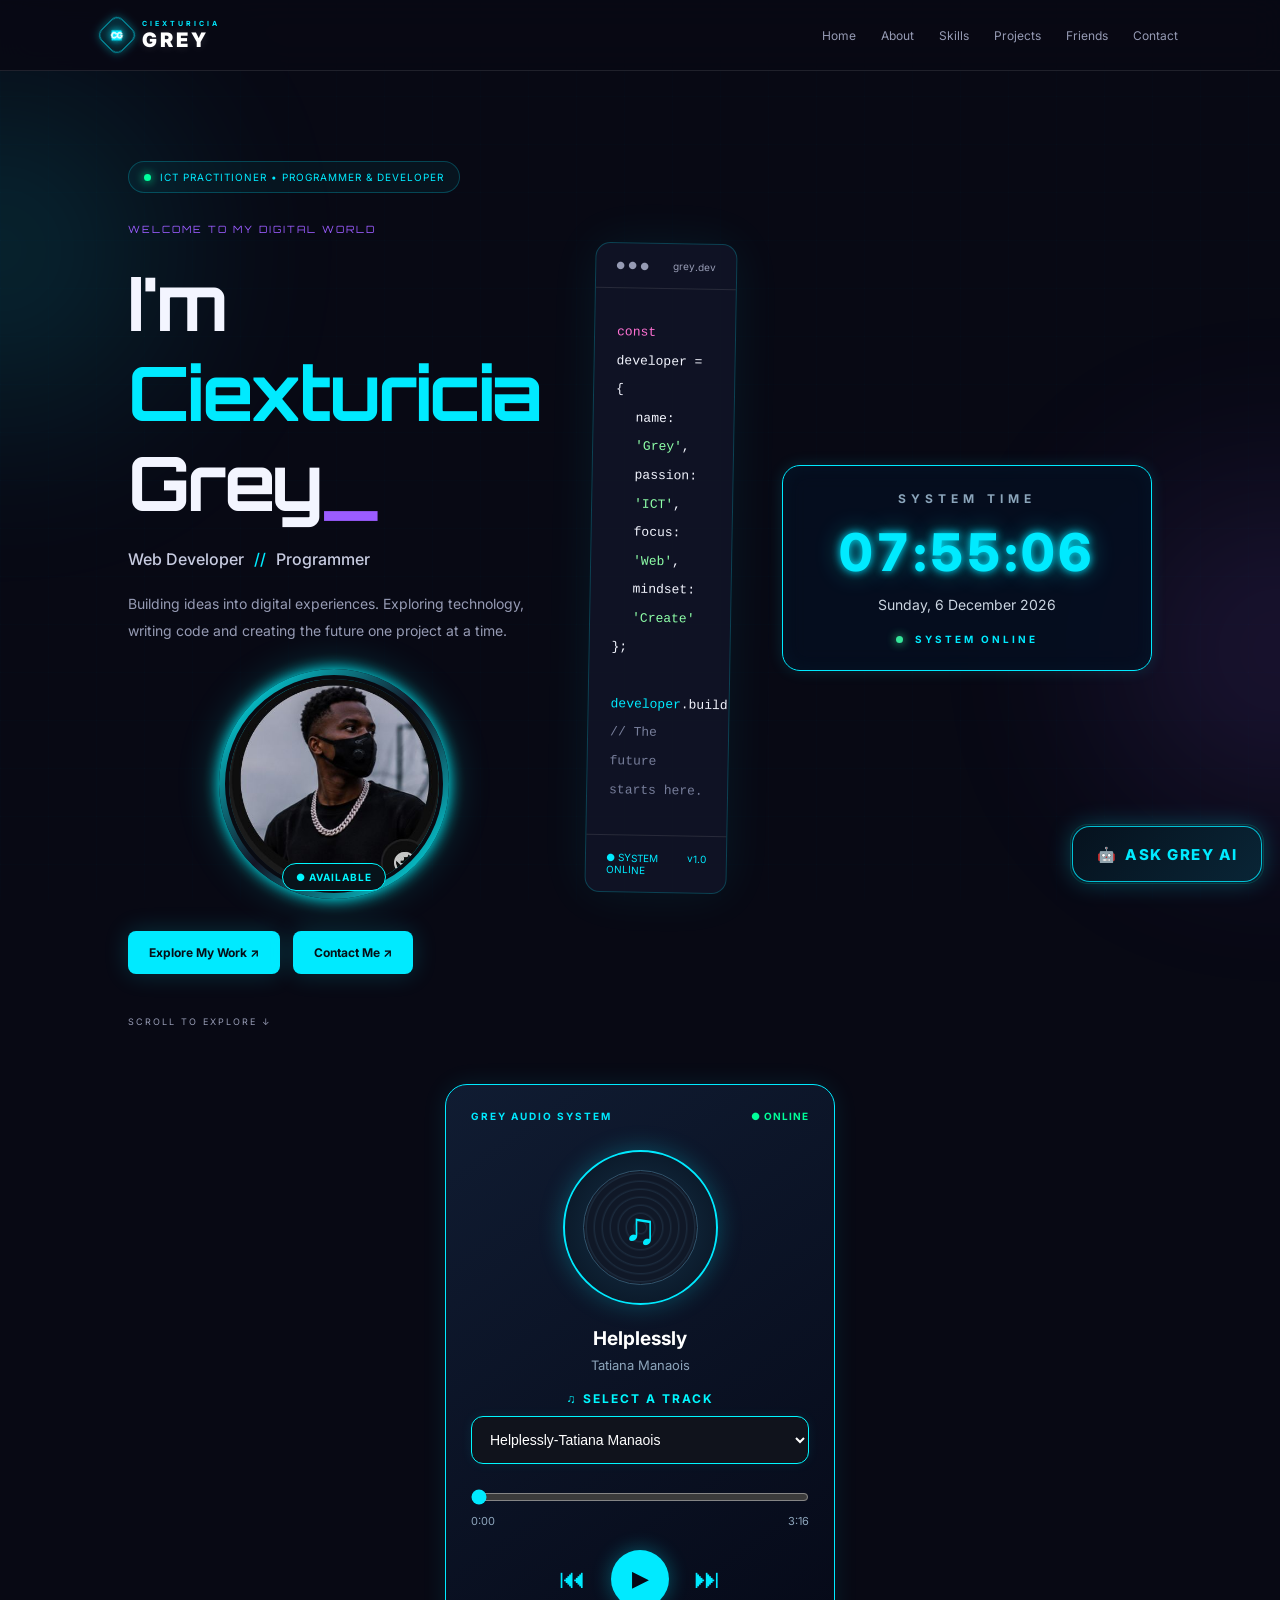
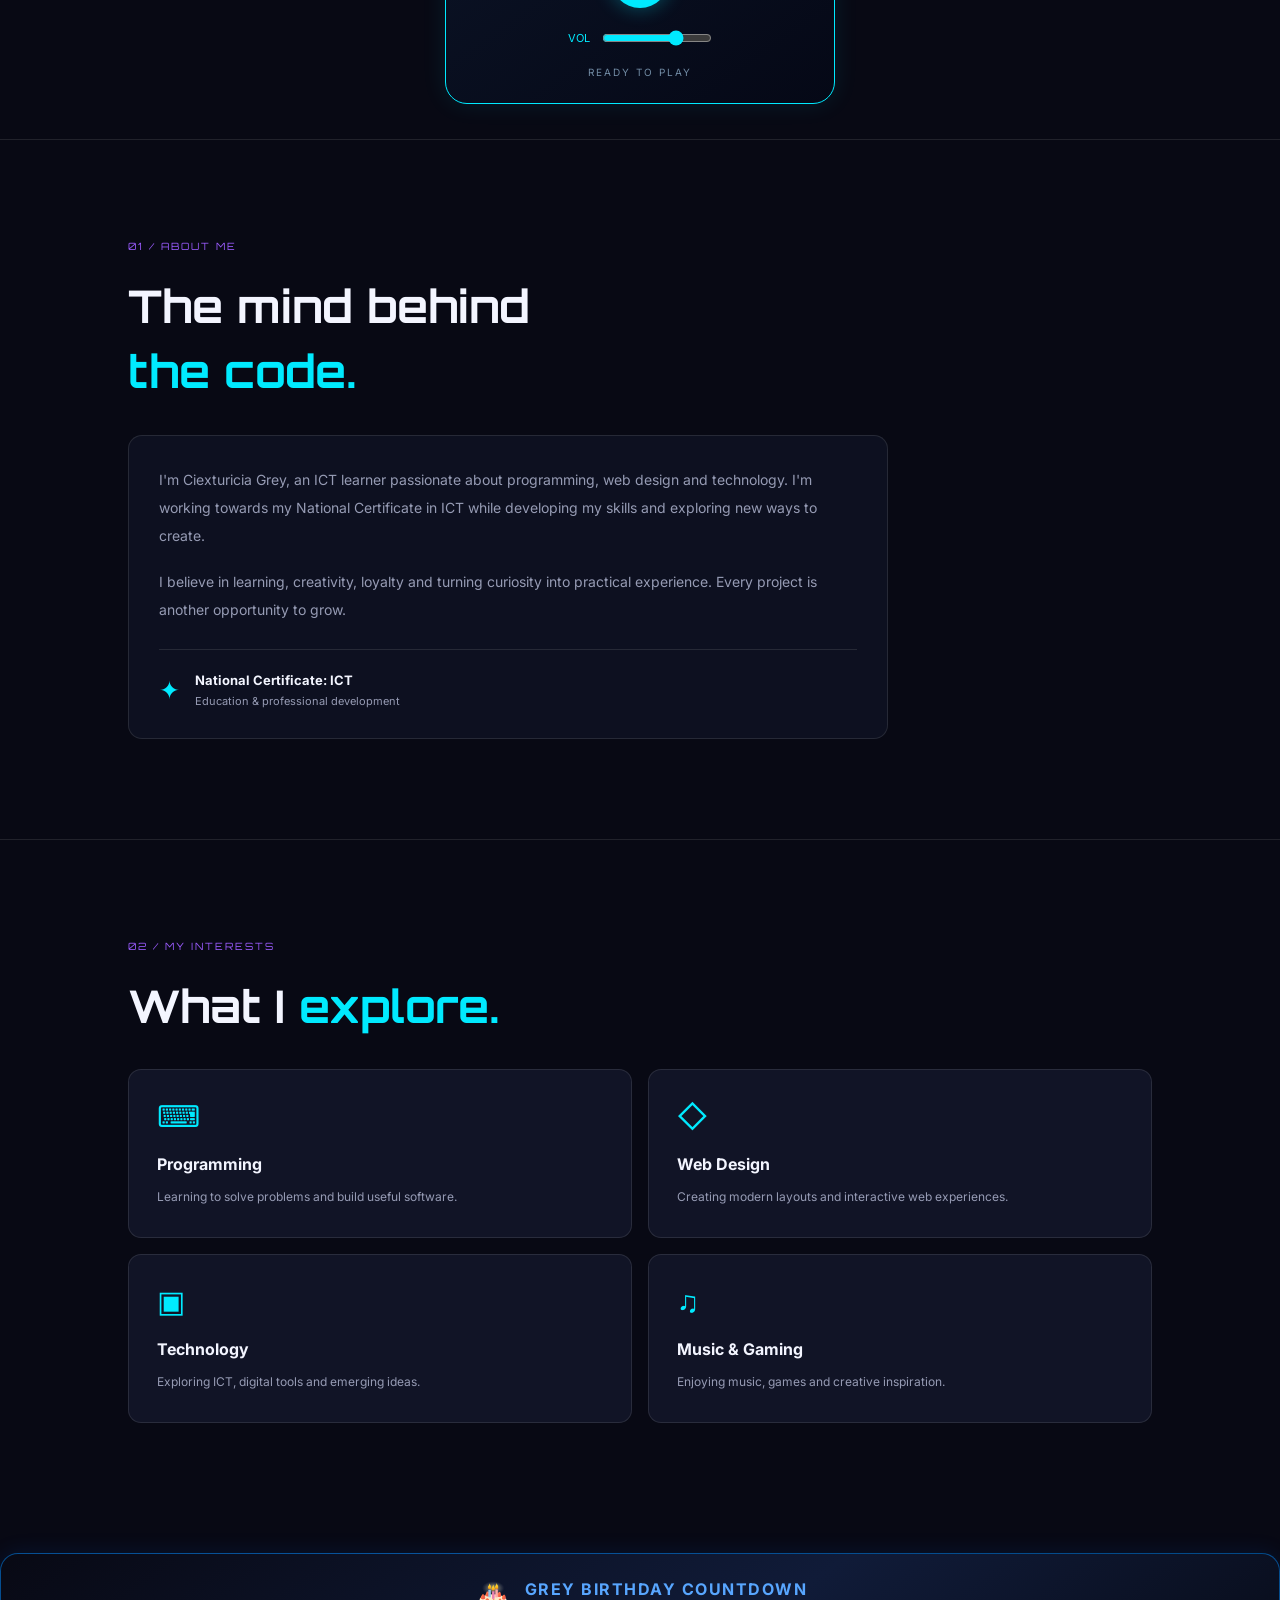
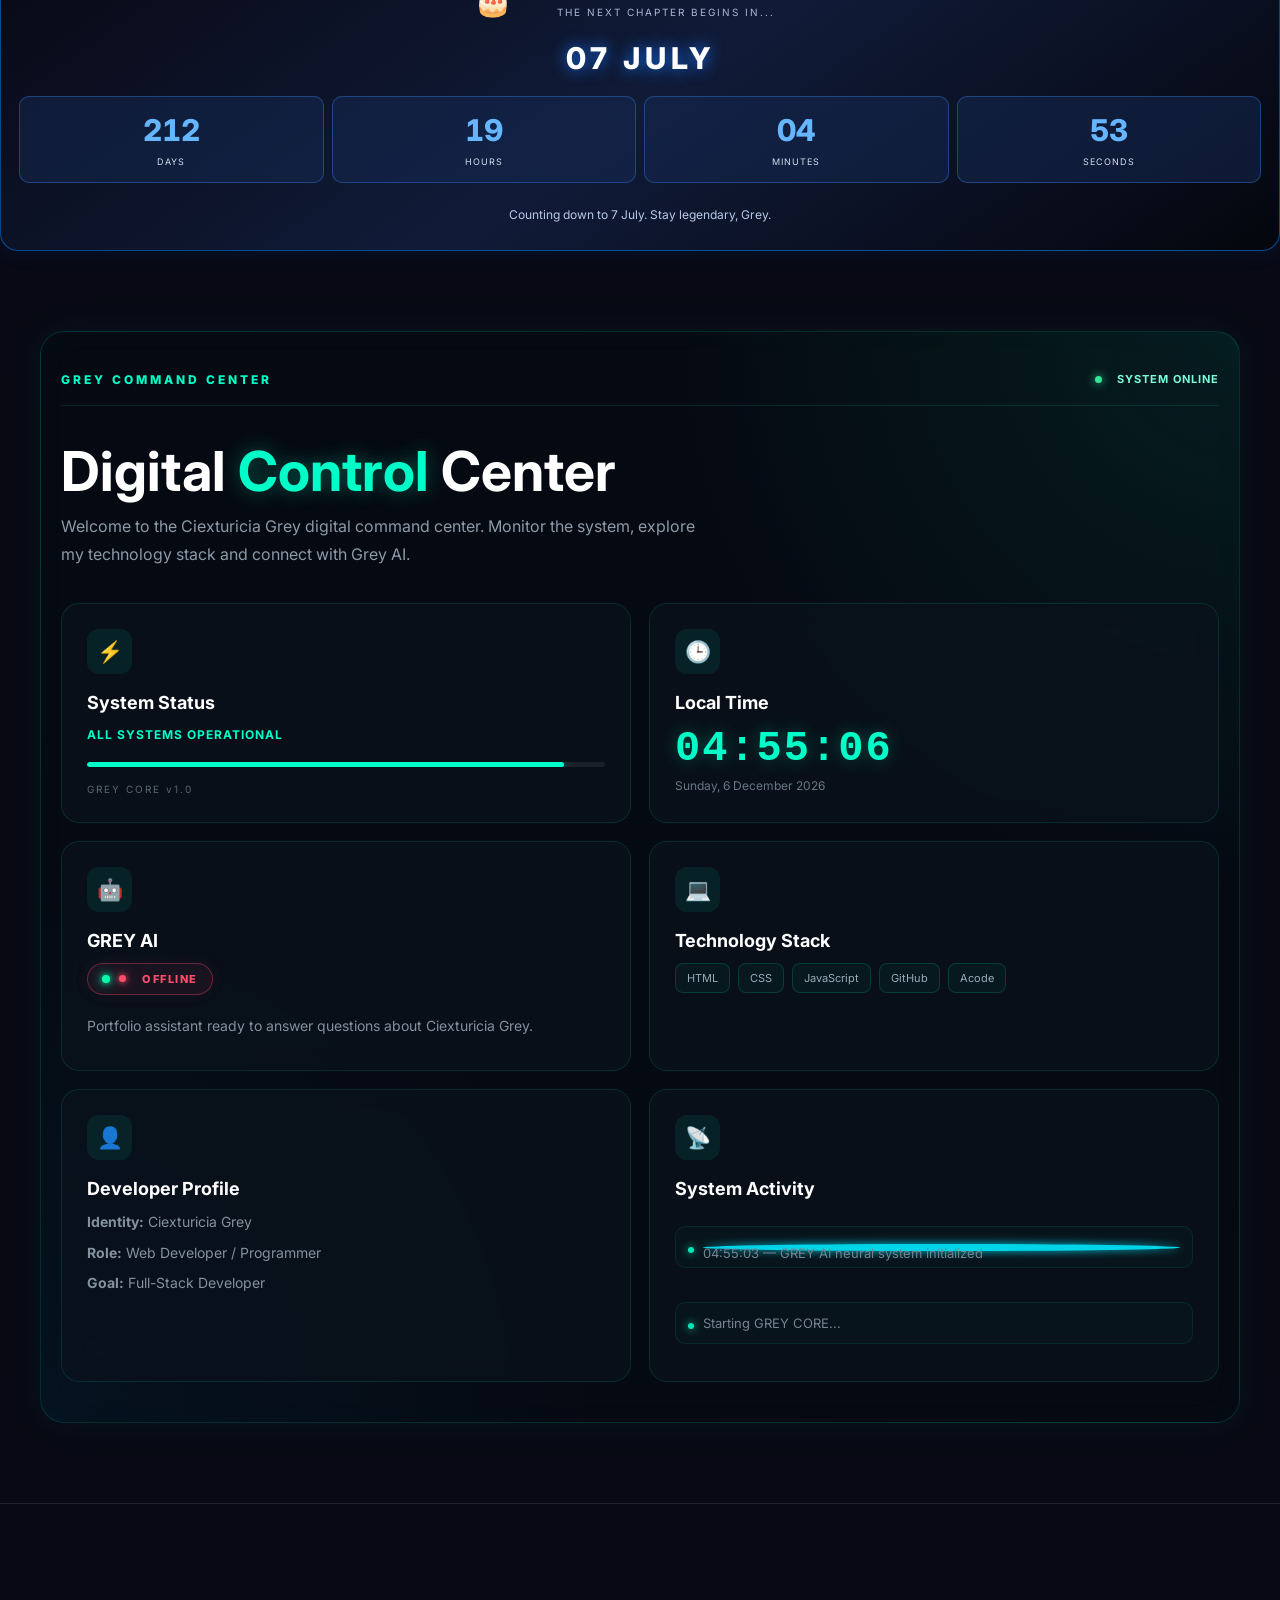
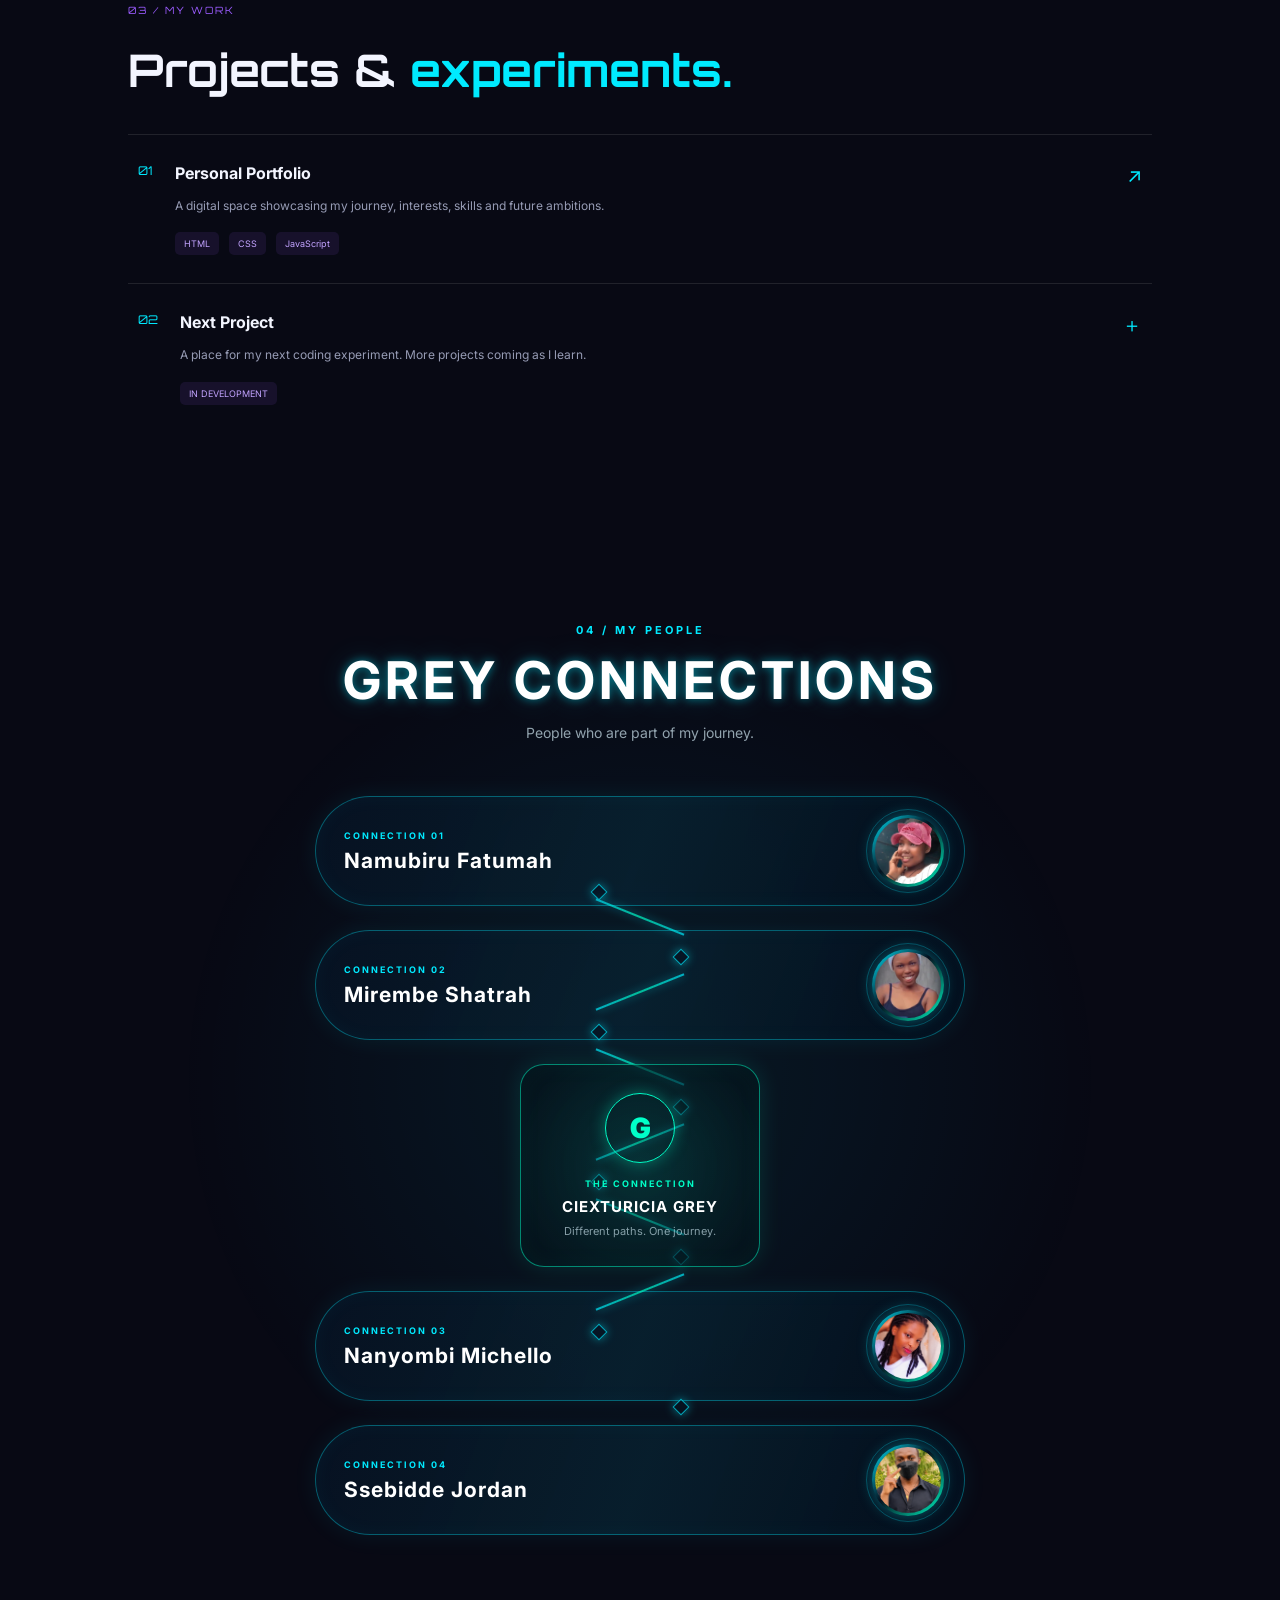
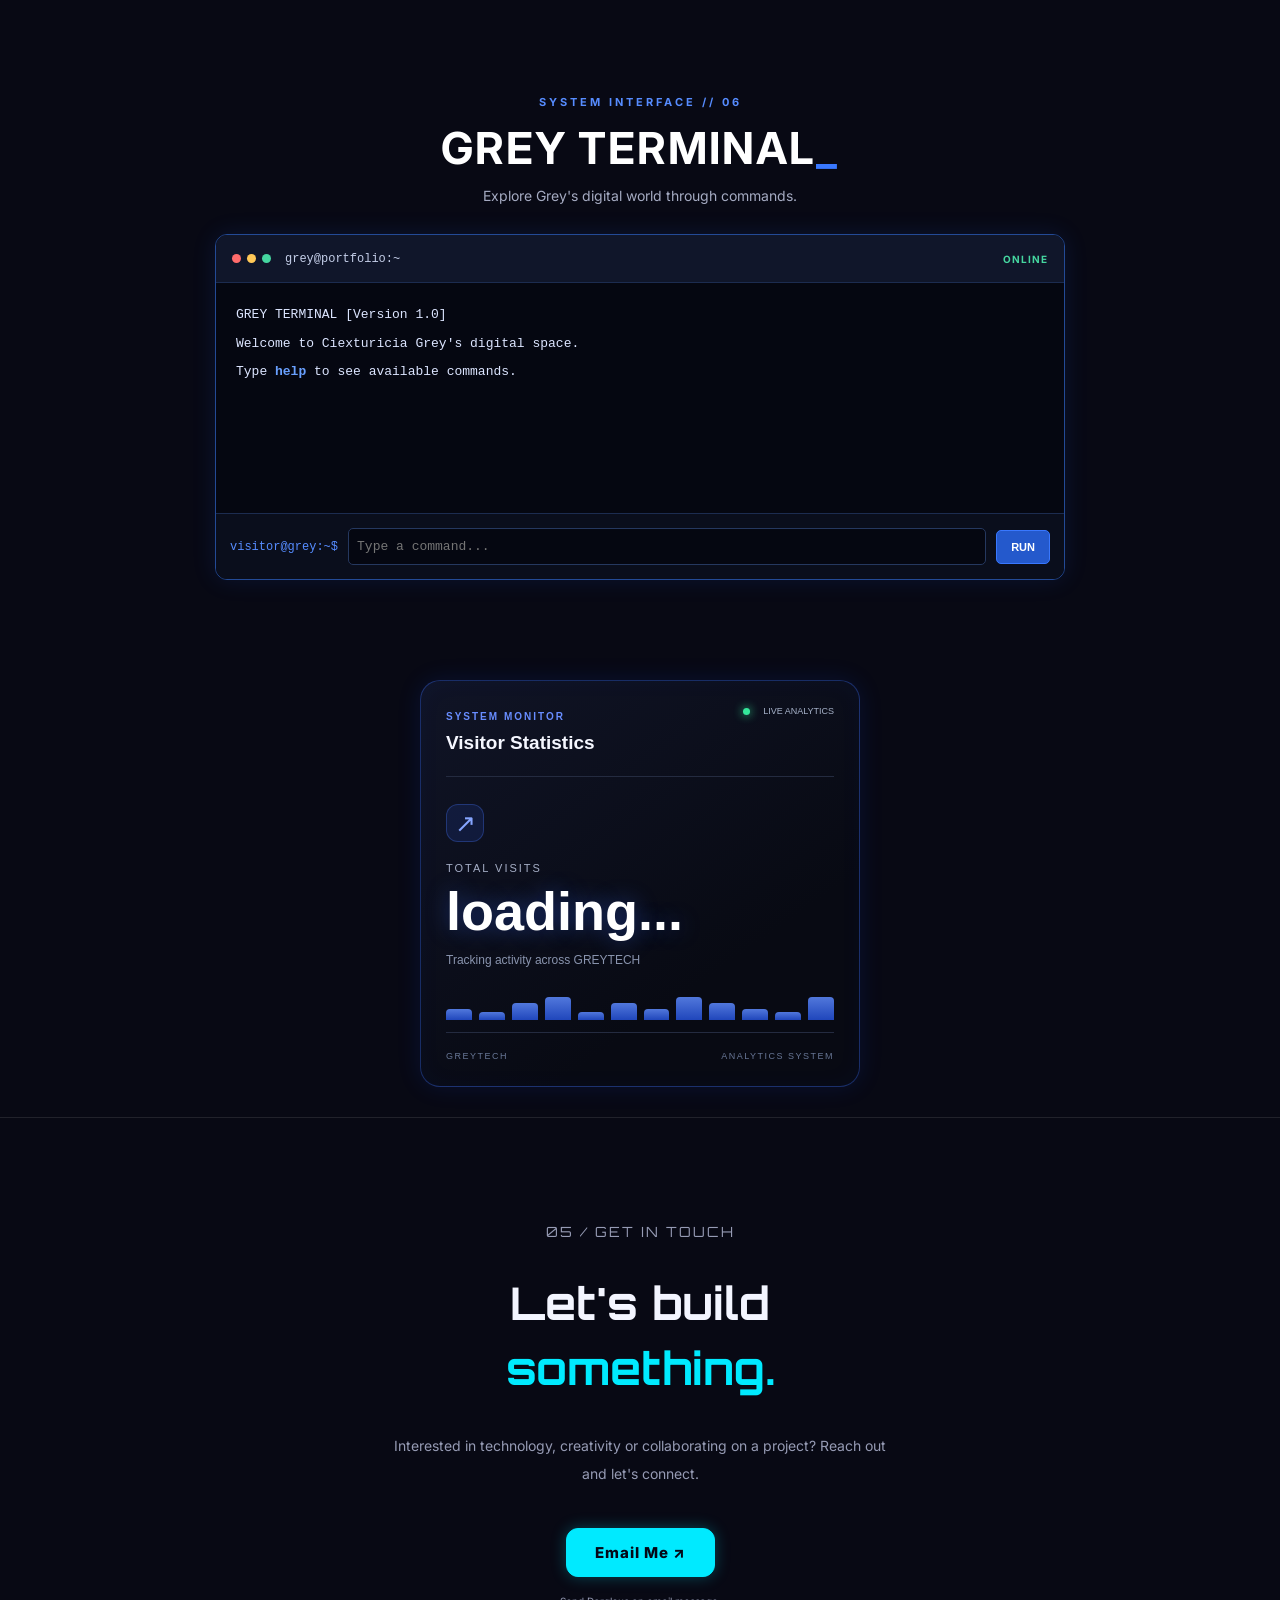
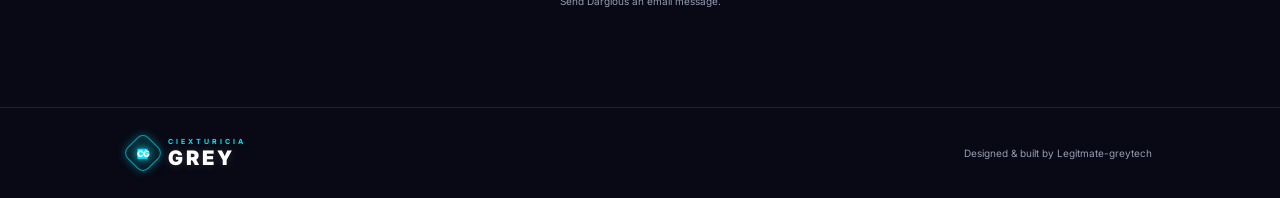
==== commit a18ecb4c: "Add files via upload" ====
--- a/index.html
+++ b/index.html
@@ -645,6 +645,52 @@
 </section>
 <!-- END GREY TERMINAL -->
 
+    <!-- GREYTECH VISITOR STATISTICS -->
+<section class="visitor-card">
+  <div class="visitor-header">
+    <div>
+      <span class="visitor-label">SYSTEM MONITOR</span>
+      <h2>Visitor Statistics</h2>
+    </div>
+
+    <span class="visitor-status">
+      <span class="status-dot"></span>
+      LIVE ANALYTICS
+    </span>
+  </div>
+
+  <div class="visitor-content">
+    <div class="visitor-icon">↗</div>
+
+    <p class="visitor-description">TOTAL VISITS</p>
+
+    <h3 id="totalVisits">loading...</h3>
+
+    <p class="visitor-subtitle">
+      Tracking activity across GREYTECH
+    </p>
+  </div>
+
+  <div class="visitor-chart">
+    <span></span>
+    <span></span>
+    <span></span>
+    <span></span>
+    <span></span>
+    <span></span>
+    <span></span>
+    <span></span>
+    <span></span>
+    <span></span>
+    <span></span>
+    <span></span>
+  </div>
+
+  <div class="visitor-footer">
+    <span>GREYTECH</span>
+    <span>ANALYTICS SYSTEM</span>
+  </div>
+</section>
   
     <section id="contact" class="section contact">
       <p class="eyebrow">05 / GET IN TOUCH</p>
@@ -675,6 +721,8 @@
   </span>
 </a>
     <p>Designed & built by <a href="https://legitmate-greytech.legitmategrey.workers.dev/">Legitmate-greytech</a></p>
+
+    
     <!-- =====================================================
      GREY AI ASSISTANT
      ===================================================== -->
--- a/style.css
+++ b/style.css
@@ -4801,3 +4801,163 @@
   }
 }
 
+/* GREYTECH VISITOR STATISTICS */
+
+.visitor-card {
+  position: relative;
+  overflow: hidden;
+  width: 100%;
+  max-width: 440px;
+  margin: 30px auto;
+  padding: 25px;
+  color: #f5f7ff;
+  background: linear-gradient(
+    145deg,
+    #101426,
+    #080a13 70%
+  );
+  border: 1px solid rgba(55, 110, 255, 0.35);
+  border-radius: 20px;
+  box-shadow:
+    0 0 25px rgba(25, 85, 255, 0.12),
+    inset 0 0 25px rgba(30, 80, 255, 0.04);
+  font-family: Arial, sans-serif;
+  box-sizing: border-box;
+}
+
+.visitor-header {
+  display: flex;
+  align-items: flex-start;
+  justify-content: space-between;
+  gap: 12px;
+  padding-bottom: 22px;
+  border-bottom: 1px solid #242b40;
+}
+
+.visitor-label {
+  color: #688dff;
+  font-size: 10px;
+  letter-spacing: 2px;
+  font-weight: bold;
+}
+
+.visitor-header h2 {
+  margin: 8px 0 0;
+  font-size: 19px;
+  font-weight: 700;
+}
+
+.visitor-status {
+  display: flex;
+  align-items: center;
+  gap: 6px;
+  color: #a6b2c9;
+  font-size: 9px;
+  white-space: nowrap;
+}
+
+.status-dot {
+  width: 7px;
+  height: 7px;
+  flex-shrink: 0;
+  border-radius: 50%;
+  background: #35e69a;
+  box-shadow: 0 0 10px #35e69a;
+}
+
+.visitor-content {
+  position: relative;
+  padding: 27px 0 18px;
+}
+
+.visitor-icon {
+  display: grid;
+  place-items: center;
+  width: 38px;
+  height: 38px;
+  color: #86a5ff;
+  background: rgba(52, 99, 255, 0.13);
+  border: 1px solid rgba(74, 120, 255, 0.3);
+  border-radius: 12px;
+  font-size: 25px;
+}
+
+.visitor-description {
+  margin: 20px 0 5px;
+  color: #a5aec6;
+  font-size: 11px;
+  letter-spacing: 2px;
+}
+
+.visitor-content h3 {
+  margin: 0;
+  color: #fff;
+  font-size: 54px;
+  line-height: 1.2;
+  font-weight: 800;
+  text-shadow: 0 0 22px rgba(56, 108, 255, 0.4);
+}
+
+.visitor-subtitle {
+  margin: 9px 0 0;
+  color: #8994ae;
+  font-size: 12px;
+}
+
+.visitor-chart {
+  display: flex;
+  align-items: flex-end;
+  gap: 7px;
+  height: 48px;
+  padding: 12px 0;
+  border-bottom: 1px solid #242b40;
+}
+
+.visitor-chart span {
+  flex: 1;
+  min-width: 3px;
+  height: 35%;
+  border-radius: 4px 4px 0 0;
+  background: linear-gradient(
+    to top,
+    #2451d9,
+    #5e8bff
+  );
+  opacity: 0.85;
+}
+
+.visitor-chart span:nth-child(3n) {
+  height: 75%;
+}
+
+.visitor-chart span:nth-child(3n + 1) {
+  height: 48%;
+}
+
+.visitor-chart span:nth-child(4n) {
+  height: 100%;
+}
+
+.visitor-footer {
+  display: flex;
+  justify-content: space-between;
+  gap: 10px;
+  padding-top: 18px;
+  color: #687796;
+  font-size: 9px;
+  letter-spacing: 1.5px;
+}
+
+@media (max-width: 380px) {
+  .visitor-card {
+    padding: 18px;
+  }
+
+  .visitor-header h2 {
+    font-size: 16px;
+  }
+
+  .visitor-status {
+    font-size: 8px;
+  }
+}
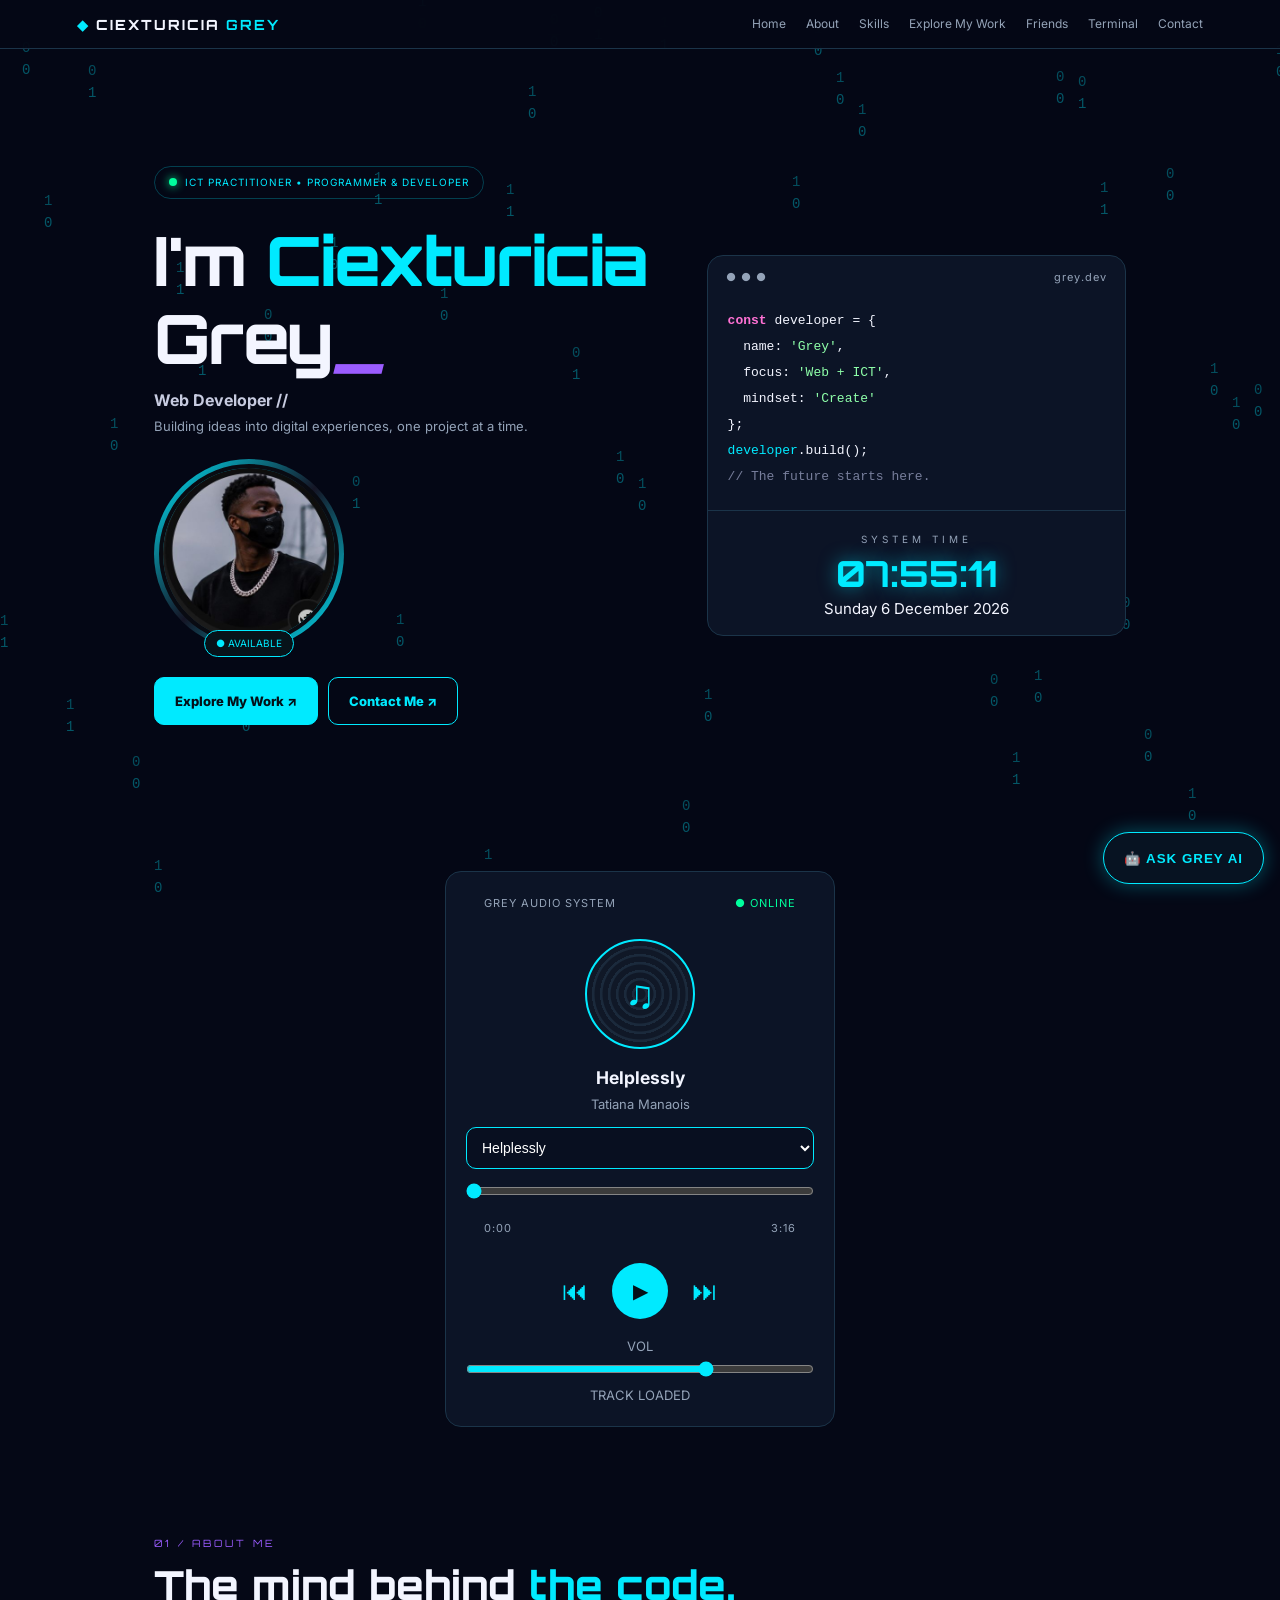
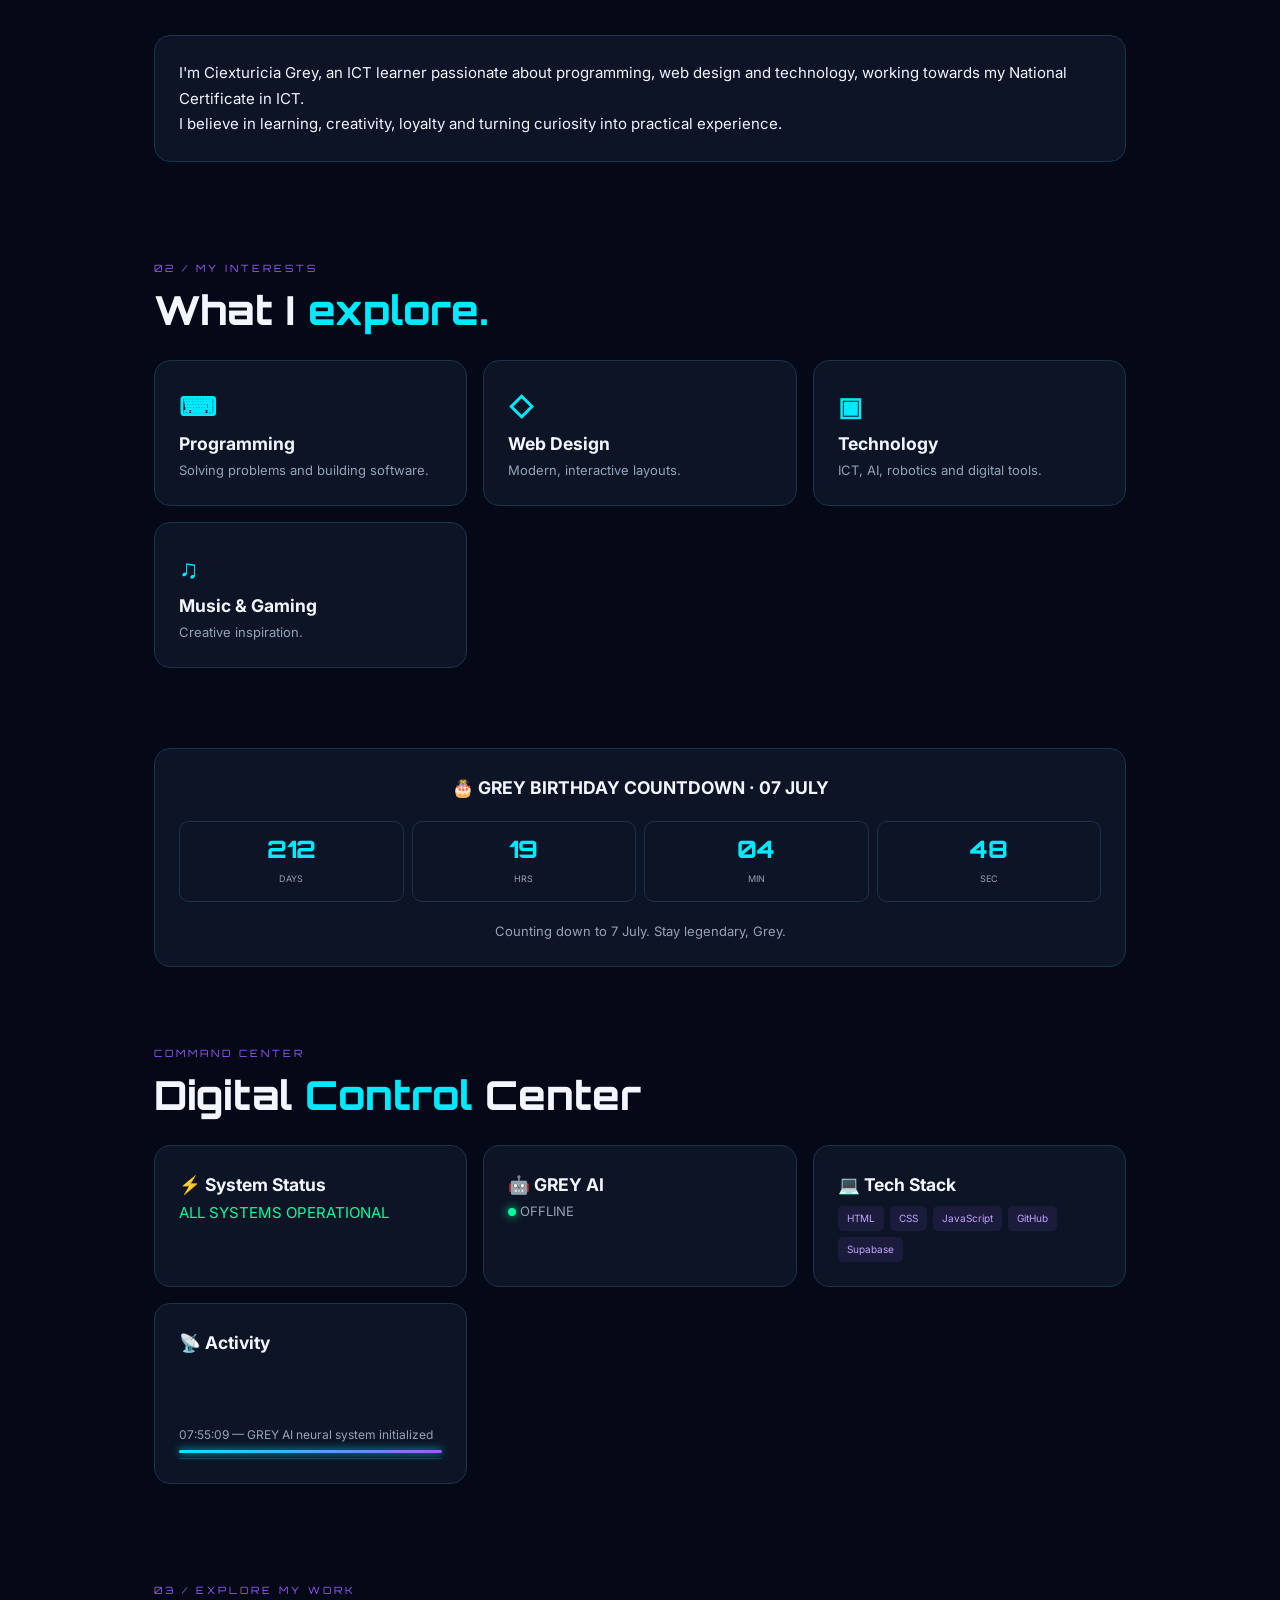
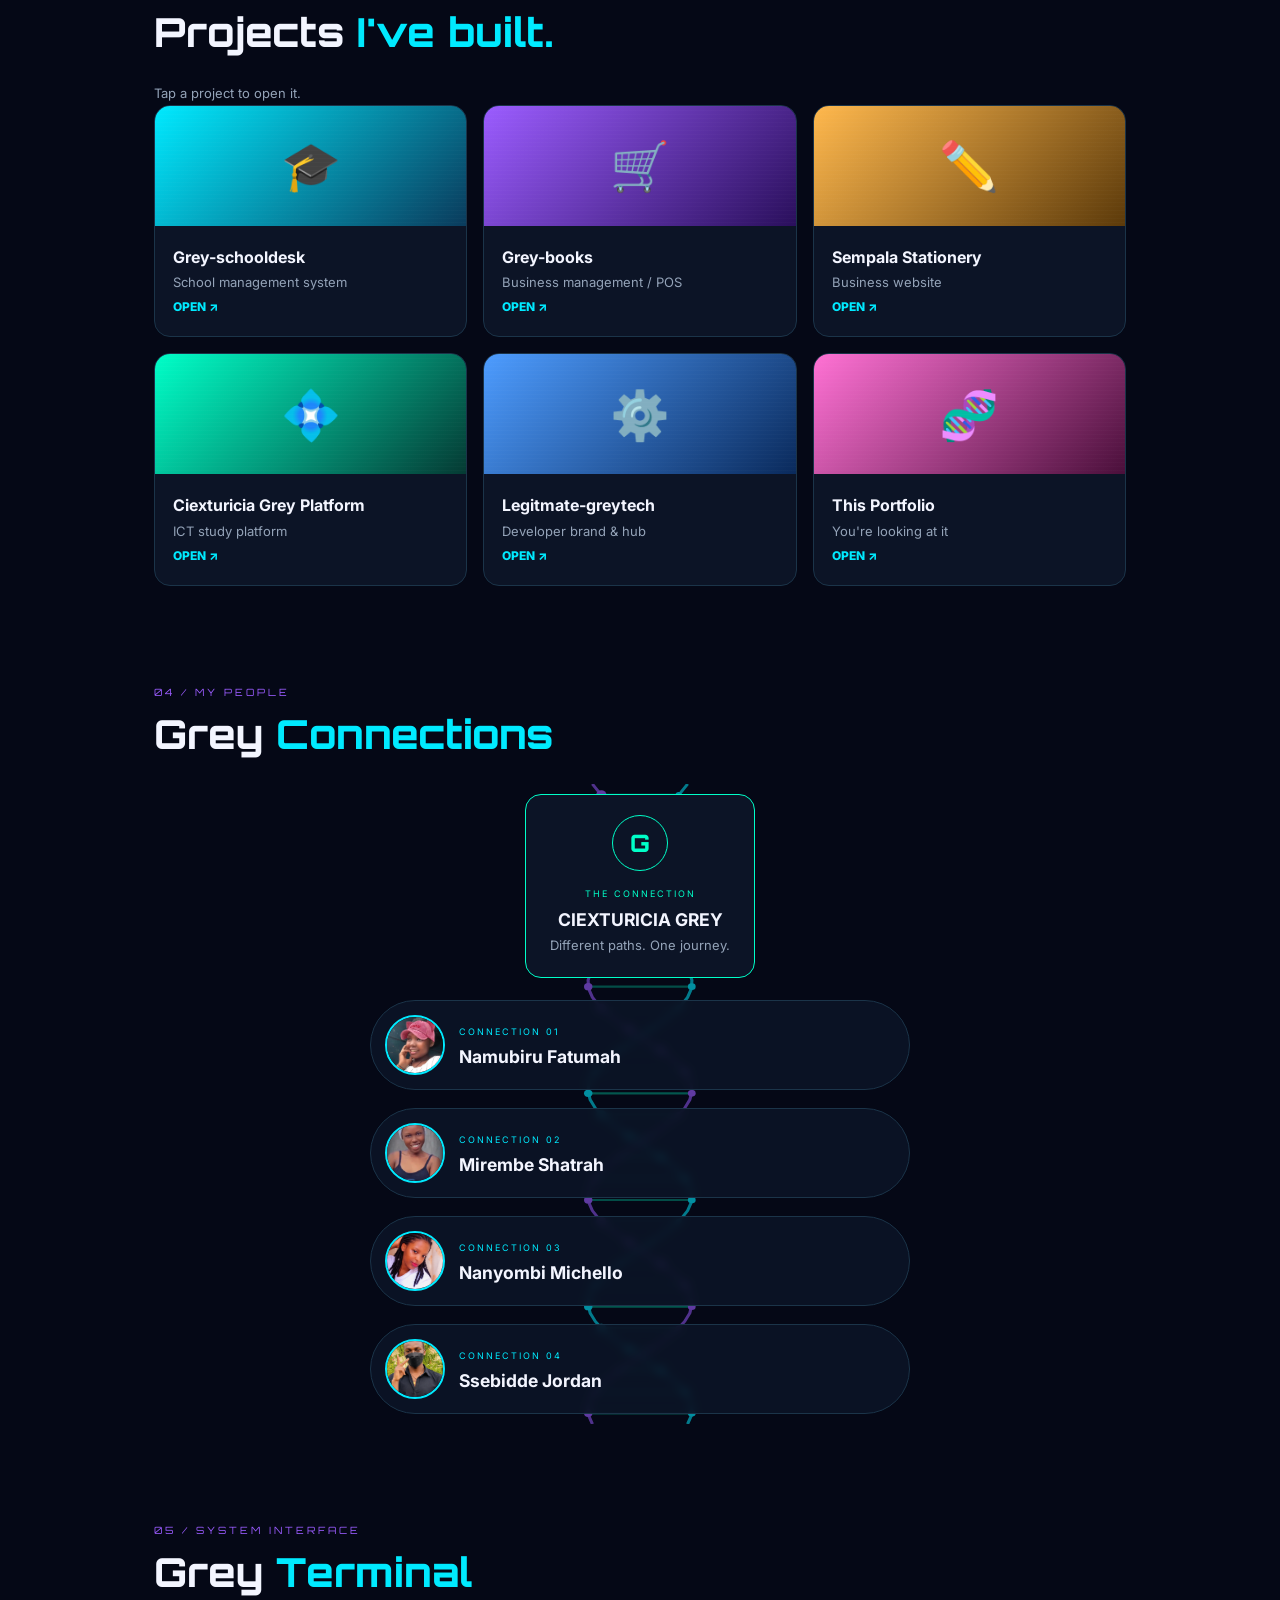
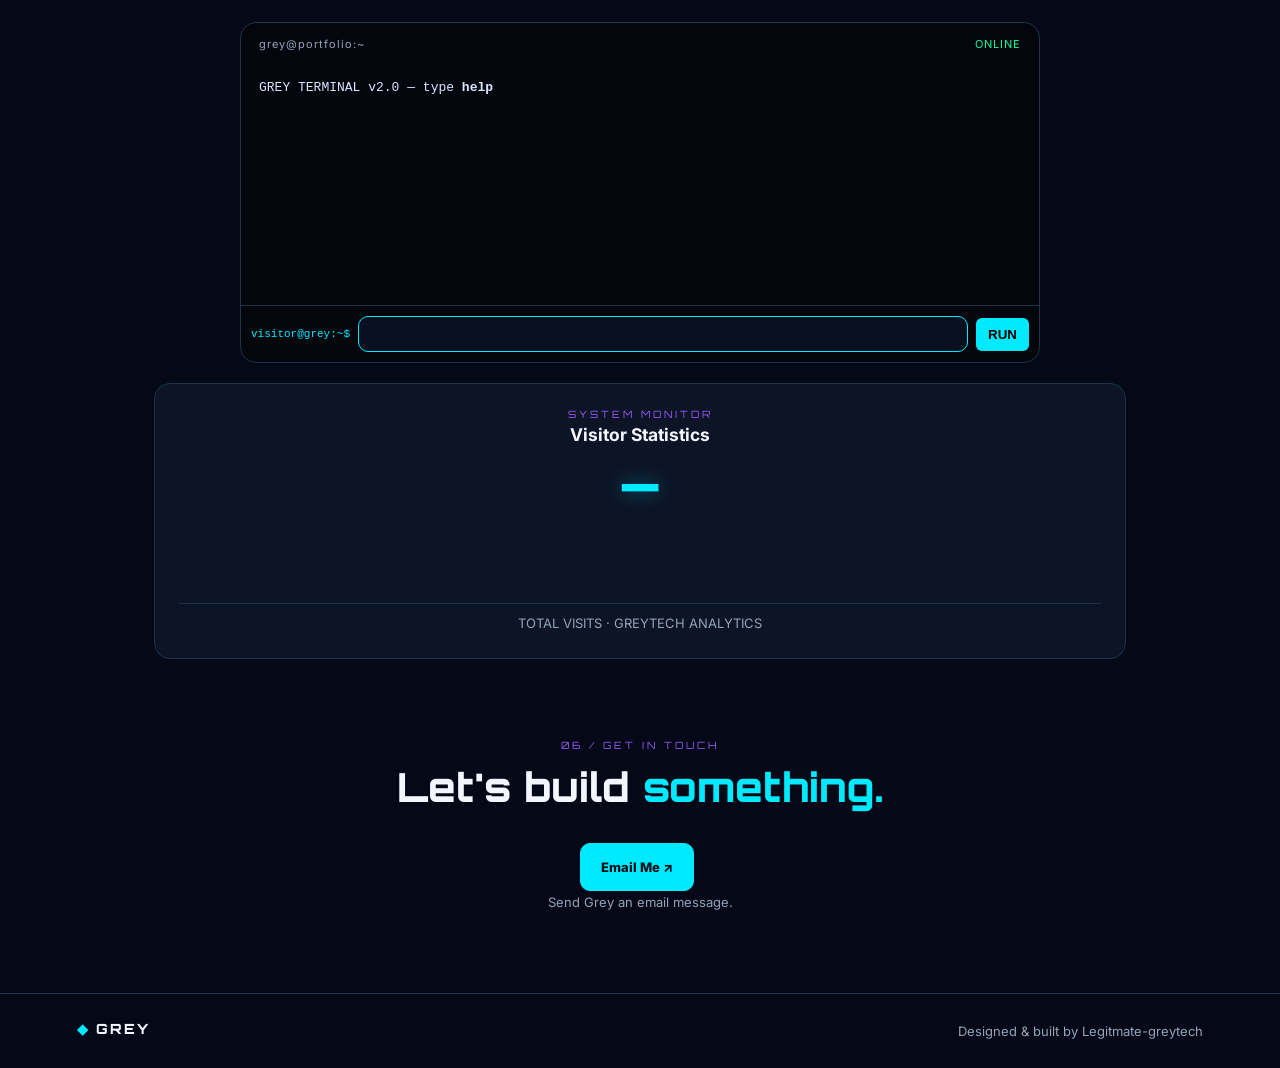
==== commit 91e1141b: "Add files via upload" ====
--- a/index.html
+++ b/index.html
@@ -1,859 +1,84 @@
+<!DOCTYPE html>
+<html lang="en"><head><meta charset="UTF-8">
+<meta name="viewport" content="width=device-width,initial-scale=1,viewport-fit=cover">
+<meta name="theme-color" content="#050816"><title>Ciexturicia Grey | Developer</title>
+<link rel="preconnect" href="https://fonts.googleapis.com"><link rel="preconnect" href="https://fonts.gstatic.com" crossorigin>
+<link href="https://fonts.googleapis.com/css2?family=Orbitron:wght@700;800&family=Inter:wght@400;600;800&display=swap" rel="stylesheet">
+<link rel="stylesheet" href="style.css"><link rel="icon" href="favicon.svg"></head><body>
+<div id="boot"><pre id="bootText"></pre></div><canvas id="bg"></canvas>
+<header><a href="#home" class="logo"><b>◆</b> CIEXTURICIA <strong>GREY</strong></a>
+<button id="menuBtn" aria-label="Menu">☰</button>
+<nav id="nav"><a href="#home">Home</a><a href="#about">About</a><a href="#skills">Skills</a><a href="#work">Explore My Work</a><a href="#people">Friends</a><a href="#terminal">Terminal</a><a href="contact.html">Contact</a></nav></header>
+<main>
+<section class="hero" id="home"><div>
+<p class="chip"><i class="dot"></i> ICT PRACTITIONER • PROGRAMMER &amp; DEVELOPER</p>
+<h1 class="glitch">I'm <span>Ciexturicia</span><br>Grey<em>_</em></h1>
+<h2><span id="typed"></span></h2>
+<p class="muted">Building ideas into digital experiences, one project at a time.</p>
+<div class="photo"><img src="grey-profile.jpg" alt="Ciexturicia Grey" onerror="this.style.display='none'"><span>● AVAILABLE</span></div>
+<p><a class="btn" href="#work">Explore My Work ↗</a> <a class="btn ghost" href="contact.html">Contact Me ↗</a></p></div>
+<div class="card code"><div class="bar"><span>● ● ●</span><span>grey.dev</span></div>
+<pre><b class="p">const</b> developer = {
+  name: <i class="g">'Grey'</i>,
+  focus: <i class="g">'Web + ICT'</i>,
+  mindset: <i class="g">'Create'</i>
+};
+<u>developer</u>.build();
+<s>// The future starts here.</s></pre>
+<div class="clock"><small>SYSTEM TIME</small><div id="digitalClock">00:00:00</div><div id="digitalDate"></div></div></div></section>
 
-<!DOCTYPE html>
-<html lang="en">
-<head>
-  <meta charset="UTF-8">
-  <meta name="viewport"
-        content="width=device-width, initial-scale=1.0">
-  <meta name="theme-color" content="#080914">
-  <title>Ciexturicia Grey | Developer</title>
-  <link rel="stylesheet" href="style.css">
-  <link rel="icon" type="image/svg+xml" href="favicon.svg">
-</head>
-<body>
+<section class="player card reveal"><div class="bar"><span>GREY AUDIO SYSTEM</span><span class="ok">● ONLINE</span></div>
+<div class="vinyl">♫</div><h3 id="songTitle">My Favorite Music</h3><p class="muted" id="artistName"></p>
+<select id="songSelect"><option value="0">Helplessly</option><option value="1">Some Days</option><option value="2">Never been the same</option></select>
+<audio id="musicAudio" preload="metadata"></audio>
+<input id="progress" type="range" min="0" max="100" value="0"><div class="bar"><span id="currentTime">0:00</span><span id="duration">0:00</span></div>
+<div class="ctl"><button id="prevBtn" aria-label="Previous">⏮</button><button id="playBtn" class="main" aria-label="Play">▶</button><button id="nextBtn" aria-label="Next">⏭</button></div>
+<label class="muted">VOL <input id="volume" type="range" min="0" max="1" step=".01" value=".7"></label><p id="musicStatus" class="muted">READY TO PLAY</p></section>
 
-  <div class="glow glow-one"></div>
-  <div class="glow glow-two"></div>
+<section id="about" class="sec reveal"><p class="eye">01 / ABOUT ME</p><h2 class="title">The mind behind <span>the code.</span></h2>
+<div class="card pad"><p>I'm Ciexturicia Grey, an ICT learner passionate about programming, web design and technology, working towards my National Certificate in ICT.</p>
+<p>I believe in learning, creativity, loyalty and turning curiosity into practical experience.</p></div></section>
 
-  <header>
-<!-- CLASSIC GREY LOGO -->
-<a href="#home" class="grey-logo">
-  <span class="logo-mark">◆</span>
+<section id="skills" class="sec reveal"><p class="eye">02 / MY INTERESTS</p><h2 class="title">What I <span>explore.</span></h2>
+<div class="grid"><div class="card pad"><b>⌨</b><h3>Programming</h3><p class="muted">Solving problems and building software.</p></div>
+<div class="card pad"><b>◇</b><h3>Web Design</h3><p class="muted">Modern, interactive layouts.</p></div>
+<div class="card pad"><b>▣</b><h3>Technology</h3><p class="muted">ICT, AI, robotics and digital tools.</p></div>
+<div class="card pad"><b>♫</b><h3>Music &amp; Gaming</h3><p class="muted">Creative inspiration.</p></div></div></section>
 
-  <span class="logo-text">
-    <small>CIEXTURICIA</small>
-    <strong>GREY</strong>
-  </span>
-</a>
-    </a>
-    <button class="menu-btn" id="menuBtn"
-            aria-label="Toggle menu">☰</button>
-    <nav id="nav">
-      <a href="#home">Home</a>
-      <a href="#about">About</a>
-      <a href="#skills">Skills</a>
-      <a href="#projects">Projects</a>
-      <a href="#friends">Friends</a>
-      <a href="contact.html">Contact</a>
-    </nav>
-  </header>
+<section id="bday" class="card pad center reveal"><h3>🎂 GREY BIRTHDAY COUNTDOWN · 07 JULY</h3>
+<div class="grid4"><div><span id="bday-days">000</span><small>DAYS</small></div><div><span id="bday-hours">00</span><small>HRS</small></div><div><span id="bday-minutes">00</span><small>MIN</small></div><div><span id="bday-seconds">00</span><small>SEC</small></div></div>
+<p class="muted" id="birthday-message"></p></section>
 
-  <main>
-    <section class="hero" id="home">
-      <div class="hero-content">
-        <div class="status">
-          <span class="dot"></span>
-          ICT PRACTITIONER • PROGRAMMER & DEVELOPER
-        </div>
-        <p class="eyebrow">WELCOME TO MY DIGITAL WORLD</p>
-        <h1>I'm <span>Ciexturicia</span><br>Grey<span class="cursor">_</span></h1>
-        <h2>Web Developer <span>//</span> Programmer</h2>
-        <p class="intro">
-          Building ideas into digital experiences.
-          Exploring technology, writing code and
-          creating the future one project at a time.
-        </p>
-        
-<!-- GREY PROFILE PHOTO -->
-<div class="profile-frame">
-<img src="grey-profile.jpg"
-     alt="Ciexturicia Grey"
-     class="profile-photo">
-  <span class="profile-status">● AVAILABLE</span>
-</div>
+<section class="sec reveal" id="center"><p class="eye">COMMAND CENTER</p><h2 class="title">Digital <span>Control</span> Center</h2>
+<div class="grid"><div class="card pad"><h3>⚡ System Status</h3><p class="ok">ALL SYSTEMS OPERATIONAL</p></div>
+<div class="card pad"><h3>🤖 GREY AI</h3><p id="greyAiStatus" class="muted"><i class="dot"></i> <span id="greyAiStatusText">CHECKING...</span></p></div>
+<div class="card pad"><h3>💻 Tech Stack</h3><p><span class="tag">HTML</span><span class="tag">CSS</span><span class="tag">JavaScript</span><span class="tag">GitHub</span><span class="tag">Supabase</span></p></div>
+<div class="card pad"><h3>📡 Activity</h3><div class="eq"><span></span><span></span><span></span><span></span><span></span><span></span><span></span><span></span><span></span><span></span><span></span><span></span></div><div id="grey-activity-log" class="muted"></div></div></div></section>
 
-        <div class="hero-buttons">
-          <a class="btn primary" href="#projects">Explore My Work ↗</a>
-      <a class="btn primary" href="contact.html">
-  Contact Me ↗
-      </a>
-        </div>
-      </div>
+<section id="work" class="sec reveal"><p class="eye">03 / EXPLORE MY WORK</p><h2 class="title">Projects <span>I've built.</span></h2><p class="muted">Tap a project to open it.</p><div class="grid" id="projectGrid"></div></section>
 
-      
-      <div class="hero-card">
-        <div class="card-top">
-          <span>● ● ●</span>
-          <span>grey.dev</span>
-        </div>
-        <div class="code-art">
-          <p><span class="pink">const</span> developer = {</p>
-          <p class="indent">name: <span class="green">'Grey'</span>,</p>
-          <p class="indent">passion: <span class="green">'ICT'</span>,</p>
-          <p class="indent">focus: <span class="green">'Web'</span>,</p>
-          <p class="indent">mindset: <span class="green">'Create'</span></p>
-          <p>};</p>
-          <br>
-          <p><span class="blue">developer</span>.build();</p>
-          <p class="comment">// The future starts here.</p>
-        </div>
-        <div class="card-bottom">
-          <span>● SYSTEM ONLINE</span>
-          <span>v1.0</span>
-        </div>
-      </div>
-      <div class="scroll">SCROLL TO EXPLORE ↓</div>
+<section id="people" class="sec reveal"><p class="eye">04 / MY PEOPLE</p><h2 class="title">Grey <span>Connections</span></h2><div class="bond"><img class="dna" src="dna-helix.svg" alt=""><div class="core card"><b>G</b><small>THE CONNECTION</small><h3>CIEXTURICIA GREY</h3><p class="muted">Different paths. One journey.</p></div><div id="peopleGrid"></div></div></section>
 
-      
-<!-- GREY DIGITAL CLOCK -->
-<div class="grey-clock">
-  <div class="clock-label">SYSTEM TIME</div>
-  <div id="digitalClock">00:00:00</div>
-  <div id="digitalDate">Loading date...</div>
-  <div class="clock-status">
-    <span class="status-dot"></span>
-    SYSTEM ONLINE
-  </div>
-</div>
+<section id="terminal" class="sec reveal"><p class="eye">05 / SYSTEM INTERFACE</p><h2 class="title">Grey <span>Terminal</span></h2>
+<div class="card term"><div class="bar"><span>grey@portfolio:~</span><span class="ok">ONLINE</span></div>
+<div id="grey-terminal-output" role="log"><p>GREY TERMINAL v2.0 — type <b>help</b></p></div>
+<form id="grey-terminal-form"><label for="grey-terminal-input">visitor@grey:~$</label><input id="grey-terminal-input" autocomplete="off" autocapitalize="off" spellcheck="false"><button>RUN</button></form></div></section>
 
-    </section>
+<section class="card pad center reveal"><p class="eye">SYSTEM MONITOR</p><h3>Visitor Statistics</h3><div class="big" id="totalVisits">…</div><div class="chart" id="vchart"></div><p class="muted">TOTAL VISITS · GREYTECH ANALYTICS</p></section>
 
-    
+<section class="sec center reveal"><p class="eye">06 / GET IN TOUCH</p><h2 class="title">Let's build <span>something.</span></h2>
+<a class="btn" target="_blank" rel="noopener" href="https://mail.google.com/mail/?view=cm&fs=1&to=legitmategrey@gmail.com">Email Me ↗</a>
+<p class="muted">Send Grey an email message.</p></section></main>
 
-<!-- GREY FUTURISTIC MUSIC PLAYER -->
-<section class="music-player">
-  <div class="music-top">
-    <span class="music-tag">GREY AUDIO SYSTEM</span>
-    <span class="music-live">● ONLINE</span>
-  </div>
+<div id="modal" hidden><div class="card pad" id="modalBox"></div></div>
+<footer><a href="#home" class="logo"><b>◆</b> GREY</a><p class="muted">Designed &amp; built by <a href="https://legitmate-greytech.legitmategrey.workers.dev/" target="_blank" rel="noopener">Legitmate-greytech</a></p></footer>
 
-  <div class="album-art">
-    <div class="vinyl">♫</div>
-  </div>
-
-  <div class="track-info">
-    <h2 id="songTitle">My Favorite Music</h2>
-    <p id="artistName">Ciexturicia Grey's Playlist</p>
-  </div>
-
-  
-<!-- GREY SONG SELECTOR -->
-<div class="song-selector">
-  <label for="songSelect">♫ SELECT A TRACK</label>
-  <select id="songSelect">
-    <option value="0">Helplessly-Tatiana Manaois</option>
-    <option value="1">Some days Tatiana Manaois</option>
-    <option value="2">Never been the same - Tatiana Manaois</option>
-  </select>
-</div>
-
-  <audio id="musicAudio" preload="metadata">
-    Your browser does not support audio.
-  </audio>
-
-  <div class="progress-area">
-    <input id="progress" type="range"
-      min="0" max="100" value="0">
-
-    <div class="time-row">
-      <span id="currentTime">0:00</span>
-      <span id="duration">0:00</span>
-    </div>
-  </div>
-
-  <div class="music-controls">
-    <button id="prevBtn" aria-label="Previous track">⏮</button>
-
-    <button id="playBtn" class="play-btn"
-      aria-label="Play">▶</button>
-
-    <button id="nextBtn" aria-label="Next track">⏭</button>
-  </div>
-
-  <div class="volume-area">
-    <span>VOL</span>
-    <input id="volume" type="range"
-      min="0" max="1" step="0.01" value="0.7">
-  </div>
-
-  <p id="musicStatus" class="music-status">
-    READY TO PLAY
-  </p>
-</section>
-
-
-    <section id="about" class="section">
-      <p class="eyebrow">01 / ABOUT ME</p>
-      <h2 class="section-title">The mind behind<br><span>the code.</span></h2>
-      <div class="about-box">
-        <p>
-          I'm Ciexturicia Grey, an ICT learner passionate
-          about programming, web design and technology.
-          I'm working towards my National Certificate in
-          ICT while developing my skills and exploring
-          new ways to create.
-        </p>
-        <p>
-          I believe in learning, creativity, loyalty and
-          turning curiosity into practical experience.
-          Every project is another opportunity to grow.
-        </p>
-        <div class="credential">
-          <span>✦</span>
-          <div>
-            <strong>National Certificate: ICT</strong>
-            <small>Education & professional development</small>
-          </div>
-        </div>
-      </div>
-    </section>
-
-    <section id="skills" class="section">
-      <p class="eyebrow">02 / MY INTERESTS</p>
-      <h2 class="section-title">What I <span>explore.</span></h2>
-      <div class="grid">
-        <article class="tile">
-          <span class="tile-icon">⌨</span>
-          <h3>Programming</h3>
-          <p>Learning to solve problems and build useful software.</p>
-        </article>
-        <article class="tile">
-          <span class="tile-icon">◇</span>
-          <h3>Web Design</h3>
-          <p>Creating modern layouts and interactive web experiences.</p>
-        </article>
-        <article class="tile">
-          <span class="tile-icon">▣</span>
-          <h3>Technology</h3>
-          <p>Exploring ICT, digital tools and emerging ideas.</p>
-        </article>
-        <article class="tile">
-          <span class="tile-icon">♫</span>
-          <h3>Music & Gaming</h3>
-          <p>Enjoying music, games and creative inspiration.</p>
-        </article>
-      </div>
-    </section>
-
-
-    
-<!-- GREY BIRTHDAY COUNTDOWN -->
-<section class="birthday-clock" id="birthday-clock">
-  <div class="birthday-header">
-    <span class="birthday-icon">🎂</span>
-    <div>
-      <h2>GREY BIRTHDAY COUNTDOWN</h2>
-      <p>THE NEXT CHAPTER BEGINS IN...</p>
-    </div>
-  </div>
-
-  <div class="birthday-date">07 JULY</div>
-
-  <div class="birthday-timer">
-    <div class="birthday-unit">
-      <span id="bday-days">000</span>
-      <small>DAYS</small>
-    </div>
-
-    <div class="birthday-unit">
-      <span id="bday-hours">00</span>
-      <small>HOURS</small>
-    </div>
-
-    <div class="birthday-unit">
-      <span id="bday-minutes">00</span>
-      <small>MINUTES</small>
-    </div>
-
-    <div class="birthday-unit">
-      <span id="bday-seconds">00</span>
-      <small>SECONDS</small>
-    </div>
-  </div>
-
-  <p id="birthday-message">
-    Counting down to another year of greatness.
-  </p>
-</section>
-
-
-    <!-- ============================= -->
-<!-- GREY COMMAND CENTER -->
-<!-- ============================= -->
-
-<section class="command-center" id="command-center">
-
-  <div class="command-header">
-
-    <span class="command-label">
-      GREY COMMAND CENTER
-    </span>
-
-    <span class="system-status">
-      <span class="status-dot"></span>
-      SYSTEM ONLINE
-    </span>
-
-  </div>
-
-
-  <div class="command-title">
-
-    <h2>
-      Digital <span>Control</span> Center
-    </h2>
-
-    <p>
-      Welcome to the Ciexturicia Grey digital command center.
-      Monitor the system, explore my technology stack and connect
-      with Grey AI.
-    </p>
-
-  </div>
-
-
-  <div class="command-grid">
-
-    <!-- SYSTEM STATUS -->
-
-    <div class="command-card">
-
-      <div class="card-icon">⚡</div>
-
-      <h3>System Status</h3>
-
-      <p class="online-text">
-        ALL SYSTEMS OPERATIONAL
-      </p>
-
-      <div class="system-bar">
-        <div class="system-progress"></div>
-      </div>
-
-      <span class="card-small">
-        GREY CORE v1.0
-      </span>
-
-    </div>
-
-
-    <!-- LIVE CLOCK -->
-
-    <div class="command-card clock-card">
-
-      <div class="card-icon">🕒</div>
-
-      <h3>Local Time</h3>
-
-      <div id="grey-clock">
-        00:00:00
-      </div>
-
-      <div id="grey-date">
-        Loading date...
-      </div>
-
-    </div>
-
-
-    <!-- GREY AI STATUS -->
-
-    <div class="command-card">
-
-      <div class="card-icon">🤖</div>
-
-      <h3>GREY AI</h3>
-
-      <div
-        class="ai-status"
-        id="greyAiStatus">
-
-        <span class="status-dot"></span>
-
-        <span id="greyAiStatusText">
-          CHECKING...
-        </span>
-
-      </div>
-
-      <p>
-        Portfolio assistant ready to answer questions
-        about Ciexturicia Grey.
-      </p>
-
-    </div>
-
-
-    <!-- TECH STACK -->
-
-    <div class="command-card tech-card">
-
-      <div class="card-icon">💻</div>
-
-      <h3>Technology Stack</h3>
-
-      <div class="tech-list">
-
-        <span>HTML</span>
-        <span>CSS</span>
-        <span>JavaScript</span>
-        <span>GitHub</span>
-        <span>Acode</span>
-
-      </div>
-
-    </div>
-
-
-    <!-- PROFILE -->
-
-    <div class="command-card">
-
-      <div class="card-icon">👤</div>
-
-      <h3>Developer Profile</h3>
-
-      <p>
-        <strong>Identity:</strong>
-        Ciexturicia Grey
-      </p>
-
-      <p>
-        <strong>Role:</strong>
-        Web Developer / Programmer
-      </p>
-
-      <p>
-        <strong>Goal:</strong>
-        Full-Stack Developer
-      </p>
-
-    </div>
-
-
-    <!-- SYSTEM ACTIVITY -->
-
-    <div class="command-card activity-card">
-
-      <div class="card-icon">📡</div>
-
-      <h3>System Activity</h3>
-
-      <div id="grey-activity-log">
-
-        <div class="activity-line">
-          <span></span>
-          Starting GREY CORE...
-        </div>
-
-      </div>
-
-    </div>
-
-  </div>
-
-</section>
-    
-    <section id="projects" class="section">
-      <p class="eyebrow">03 / MY WORK</p>
-      <h2 class="section-title">Projects & <span>experiments.</span></h2>
-      <div class="project">
-        <div class="project-number">01</div>
-        <div>
-          <h3>Personal Portfolio</h3>
-          <p>A digital space showcasing my journey,
-             interests, skills and future ambitions.</p>
-          <span class="tag">HTML</span>
-          <span class="tag">CSS</span>
-          <span class="tag">JavaScript</span>
-        </div>
-        
-        <span class="project-arrow">↗</span>
-      </div>
-      <div class="project">
-        <div class="project-number">02</div>
-        <div>
-          <h3>Next Project</h3>
-          <p>A place for my next coding experiment.
-             More projects coming as I learn.</p>
-          <span class="tag">IN DEVELOPMENT</span>
-        </div>
-        <span class="project-arrow">＋</span>
-      </div>
-    </section>
-
-    <!-- ==================================================
-     GREY CONNECTIONS
-================================================== -->
-<section class="grey-connections" id="grey-connections">
-
-  <div class="connections-header">
-    <span class="section-number">04 / MY PEOPLE</span>
-    <h2>GREY CONNECTIONS</h2>
-    <p>People who are part of my journey.</p>
-  </div>
-
-
-  <div class="connections-system">
-
-    <!-- DNA HELIX -->
-    <div class="dna-helix" aria-hidden="true">
-
-      <div class="dna-node node-1"></div>
-      <div class="dna-node node-2"></div>
-      <div class="dna-node node-3"></div>
-      <div class="dna-node node-4"></div>
-      <div class="dna-node node-5"></div>
-      <div class="dna-node node-6"></div>
-      <div class="dna-node node-7"></div>
-      <div class="dna-node node-8"></div>
-
-      <div class="dna-line line-1"></div>
-      <div class="dna-line line-2"></div>
-      <div class="dna-line line-3"></div>
-      <div class="dna-line line-4"></div>
-      <div class="dna-line line-5"></div>
-      <div class="dna-line line-6"></div>
-
-    </div>
-
-
-    <!-- CONNECTION CARDS -->
-
-    <div class="connection-card">
-
-      <div class="connection-info">
-        <span class="connection-label">CONNECTION 01</span>
-        <h3>Namubiru Fatumah</h3>
-      </div>
-
-      <div class="connection-photo">
-        <img
-          src="fatumah.jpg"
-          alt="Namubiru Fatumah">
-      </div>
-
-    </div>
-
-
-    <div class="connection-card">
-
-      <div class="connection-info">
-        <span class="connection-label">CONNECTION 02</span>
-        <h3>Mirembe Shatrah</h3>
-      </div>
-
-      <div class="connection-photo">
-        <img
-          src="shatrah.jpg"
-          alt="Mirembe Shatrah">
-      </div>
-
-    </div>
-
-
-    <!-- GREY / CENTER -->
-
-    <div class="grey-connection-core">
-
-      <div class="core-ring">
-        <span>G</span>
-      </div>
-
-      <span class="core-label">THE CONNECTION</span>
-
-      <h3>CIEXTURICIA GREY</h3>
-
-      <p>
-        Different paths. One journey.
-      </p>
-
-    </div>
-
-
-    <div class="connection-card">
-
-      <div class="connection-info">
-        <span class="connection-label">CONNECTION 03</span>
-        <h3>Nanyombi Michello</h3>
-      </div>
-
-      <div class="connection-photo">
-        <img
-          src="michello.jpg"
-          alt="Nanyombi Michello">
-      </div>
-
-    </div>
-
-
-    <div class="connection-card">
-
-      <div class="connection-info">
-        <span class="connection-label">CONNECTION 04</span>
-        <h3>Ssebidde Jordan</h3>
-      </div>
-
-      <div class="connection-photo">
-        <img
-          src="jordan.jpg"
-          alt="Ssebidde Jordan">
-      </div>
-
-    </div>
-
-  </div>
-
-</section>
-
-
-<!-- GREY TERMINAL -->
-<section class="grey-terminal-section" id="grey-terminal">
-  <div class="terminal-heading">
-    <p class="terminal-eyebrow">SYSTEM INTERFACE // 06</p>
-    <h2>GREY TERMINAL<span>_</span></h2>
-    <p>Explore Grey's digital world through commands.</p>
-  </div>
-
-  <div class="grey-terminal" aria-label="GREY Terminal">
-    <div class="terminal-topbar">
-      <div class="terminal-dots">
-        <span></span>
-        <span></span>
-        <span></span>
-      </div>
-      <span class="terminal-window-title">grey@portfolio:~</span>
-      <span class="terminal-status">ONLINE</span>
-    </div>
-
-    <div
-      id="grey-terminal-output"
-      class="terminal-output"
-      role="log"
-      aria-live="polite"
-      aria-relevant="additions"
-    >
-      <p>GREY TERMINAL [Version 1.0]</p>
-      <p>Welcome to Ciexturicia Grey's digital space.</p>
-      <p>Type <span class="terminal-command-text">help</span> to see available commands.</p>
-    </div>
-
-    <form id="grey-terminal-form" class="terminal-input-row">
-      <label for="grey-terminal-input">visitor@grey:~$</label>
-      <input
-        id="grey-terminal-input"
-        type="text"
-        placeholder="Type a command..."
-        autocomplete="off"
-        autocapitalize="off"
-        spellcheck="false"
-        aria-label="Enter a terminal command"
-      />
-      <button type="submit">RUN</button>
-    </form>
-  </div>
-</section>
-<!-- END GREY TERMINAL -->
-
-    <!-- GREYTECH VISITOR STATISTICS -->
-<section class="visitor-card">
-  <div class="visitor-header">
-    <div>
-      <span class="visitor-label">SYSTEM MONITOR</span>
-      <h2>Visitor Statistics</h2>
-    </div>
-
-    <span class="visitor-status">
-      <span class="status-dot"></span>
-      LIVE ANALYTICS
-    </span>
-  </div>
-
-  <div class="visitor-content">
-    <div class="visitor-icon">↗</div>
-
-    <p class="visitor-description">TOTAL VISITS</p>
-
-    <h3 id="totalVisits">loading...</h3>
-
-    <p class="visitor-subtitle">
-      Tracking activity across GREYTECH
-    </p>
-  </div>
-
-  <div class="visitor-chart">
-    <span></span>
-    <span></span>
-    <span></span>
-    <span></span>
-    <span></span>
-    <span></span>
-    <span></span>
-    <span></span>
-    <span></span>
-    <span></span>
-    <span></span>
-    <span></span>
-  </div>
-
-  <div class="visitor-footer">
-    <span>GREYTECH</span>
-    <span>ANALYTICS SYSTEM</span>
-  </div>
-</section>
-  
-    <section id="contact" class="section contact">
-      <p class="eyebrow">05 / GET IN TOUCH</p>
-      <h2 class="section-title">Let's build<br><span>something.</span></h2>
-      <p>
-        Interested in technology, creativity or collaborating
-        on a project? Reach out and let's connect.
-      </p>
-      <a href="https://mail.google.com/mail/?view=cm&fs=1&to=legitmategrey@gmail.com"
-   target="_blank"
-   rel="noopener noreferrer"
-   class="email-btn">
-  Email Me ↗
-      </a>
-      
-      <small>Send Darglous an email message.</small>
-    </section>
-  </main>
-
-  <footer>
-    <!-- CLASSIC GREY LOGO -->
-<a href="#home" class="grey-logo">
-  <span class="logo-mark">◆</span>
-
-  <span class="logo-text">
-    <small>CIEXTURICIA</small>
-    <strong>GREY</strong>
-  </span>
-</a>
-    <p>Designed & built by <a href="https://legitmate-greytech.legitmategrey.workers.dev/">Legitmate-greytech</a></p>
-
-    
-    <!-- =====================================================
-     GREY AI ASSISTANT
-     ===================================================== -->
-
-<div class="grey-ai" id="grey-ai">
-
-  <!-- HEADER -->
-  <div class="ai-header">
-
-    <div class="ai-avatar">G</div>
-
-    <div class="ai-info">
-      <h2>GREY AI</h2>
-      <p>
-        <span class="online-dot"></span>
-        ONLINE | PORTFOLIO ASSISTANT
-      </p>
-    </div>
-
-    <button
-      class="ai-close"
-      type="button"
-      onclick="toggleGreyAI()"
-      aria-label="Close GREY AI">
-      ×
-    </button>
-
-  </div>
-
-
-  <!-- CHAT -->
-  <div class="ai-chat" id="ai-chat">
-
-    <div class="ai-message bot">
-      Yo! 👋 Welcome to Ciexturicia Grey's
-      digital world. I'm Grey AI.
-      Ask me anything about Grey!
-    </div>
-
-  </div>
-
-
-  <!-- QUICK QUESTIONS -->
-  <div class="ai-quick">
-
-    <button
-      type="button"
-      onclick="askGrey('Who is Grey?')">
-      Who is Grey?
-    </button>
-
-    <button
-      type="button"
-      onclick="askGrey('What are his skills?')">
-      Skills
-    </button>
-
-    <button
-      type="button"
-      onclick="askGrey('What are his hobbies?')">
-      Hobbies
-    </button>
-
-  </div>
-
-
-  <!-- INPUT -->
-  <div class="ai-input-area">
-
-    <button
-      id="voiceBtn"
-      class="voice-btn"
-      type="button"
-      title="Voice input"
-      aria-label="Voice input">
-      🎤
-    </button>
-
-    <input
-      type="text"
-      id="ai-input"
-      placeholder="Message Grey AI..."
-      autocomplete="off">
-
-    <button
-      id="sendBtn"
-      class="send-btn"
-      type="button"
-      onclick="sendGreyMessage()"
-      aria-label="Send message">
-      ➤
-    </button>
-
-  </div>
-
-
-  <!-- VOICE CONTROLS -->
-  <div class="voice-controls">
-
-    <div
-      class="voice-status"
-      id="voiceStatus">
-      Tap 🎤 to speak
-    </div>
-
-    <label class="voice-toggle">
-      <input
-        type="checkbox"
-        id="voiceOutput">
-      <span>🔊 Voice replies</span>
-    </label>
-
-  </div>
-
-</div>
-
-
-<!-- =====================================================
-     GREY AI LAUNCHER
-     ===================================================== -->
-
-<button
-  class="ai-launcher"
-  id="greyAiLauncher"
-  type="button"
-  onclick="toggleGreyAI()">
-
-  🤖 <span>ASK GREY AI</span>
-
-</button>
-  <script src="script.js" defer></script>
-<!-- Cloudflare Web Analytics --><script type='module' src='https://static.cloudflareinsights.com/beacon.min.js' data-cf-beacon='{"token": "5e2887523e904a6aa00233e86c9008d9"}'></script><!-- End Cloudflare Web Analytics -->
-</body>
-</html>
+<div id="grey-ai"><div class="bar head"><strong>🤖 GREY AI <small class="ok">● ONLINE</small></strong><button class="x" onclick="toggleGreyAI()" aria-label="Close">×</button></div>
+<div id="ai-chat"><div class="msg bot">Yo! 👋 I'm Grey AI. Ask me anything about Grey!</div></div>
+<div class="quick"><button onclick="askGrey('Who is Grey?')">Who is Grey?</button><button onclick="askGrey('What are his skills?')">Skills</button><button onclick="askGrey('What are his hobbies?')">Hobbies</button><button onclick="askGrey('Show projects')">Projects</button></div>
+<div class="row"><button id="voiceBtn" type="button" aria-label="Voice input">🎤</button><input id="ai-input" placeholder="Message Grey AI..." autocomplete="off"><button id="sendBtn" type="button" onclick="sendGreyMessage()" aria-label="Send">➤</button></div>
+<div class="bar vc"><span id="voiceStatus">Tap 🎤 to speak</span><label><input type="checkbox" id="voiceOutput"> 🔊 Voice replies</label></div></div>
+<button id="greyAiLauncher" type="button" onclick="toggleGreyAI()">🤖 ASK GREY AI</button>
+<script src="script.js" defer></script>
+<script type="module" src="https://static.cloudflareinsights.com/beacon.min.js" data-cf-beacon='{"token": "5e2887523e904a6aa00233e86c9008d9"}'></script>
+</body></html>
--- a/style.css
+++ b/style.css
@@ -1,4963 +1,79 @@
+:root{--bg:#050816;--pn:#0c1426;--c:#00eaff;--p:#9b5cff;--m:#94a3b8;--l:#1b3449}
+*{margin:0;padding:0;box-sizing:border-box}html{scroll-behavior:smooth;scroll-padding-top:80px}
+body{background:var(--bg);color:#f3f5ff;font:15px/1.7 Inter,sans-serif;overflow-x:hidden}
+#bg{position:fixed;inset:0;z-index:-1;opacity:.35}a{color:inherit;text-decoration:none}
+#boot{position:fixed;inset:0;z-index:99999;background:#02040a;display:grid;place-items:center;color:var(--c);font:13px/1.8 monospace;transition:opacity .6s}
+#boot.off{opacity:0;pointer-events:none}
+header{position:sticky;top:0;z-index:50;display:flex;justify-content:space-between;align-items:center;padding:14px 6%;background:rgba(5,8,22,.9);backdrop-filter:blur(14px);border-bottom:1px solid var(--l)}
+.logo{font:800 14px Orbitron,sans-serif;letter-spacing:2px}.logo b{color:var(--c)}.logo strong{color:var(--c)}
+nav{display:flex;gap:20px}nav a{color:var(--m);font-size:12px;transition:.25s}nav a:hover{color:var(--c)}
+#menuBtn{display:none;background:0;border:1px solid var(--l);color:#fff;font-size:20px;padding:5px 11px;border-radius:8px}
+main{max-width:1100px;margin:auto;padding:0 5%}
+.hero{min-height:88vh;display:grid;grid-template-columns:1.1fr .9fr;gap:40px;align-items:center;padding:60px 0}
+.chip{display:inline-flex;gap:8px;align-items:center;color:var(--c);border:1px solid #00eaff40;border-radius:30px;padding:7px 14px;font-size:10px;letter-spacing:1px}
+.dot{display:inline-block;width:8px;height:8px;border-radius:50%;background:#00ff9d;box-shadow:0 0 10px #00ff9d;animation:pl 1.5s infinite}
+@keyframes pl{50%{opacity:.35}}
+h1{font:800 clamp(36px,7vw,68px)/1.15 Orbitron,sans-serif;margin:22px 0 10px;letter-spacing:-2px}h1 span,.title span{color:var(--c)}
+h1 em{color:var(--p);animation:pl 1s infinite}.glitch:hover{animation:gl .3s 2}
+@keyframes gl{25%{transform:translate(-3px,1px);text-shadow:3px 0 var(--p)}75%{transform:translate(3px,-1px);text-shadow:-3px 0 var(--c)}}
+h2#x,.hero h2{font-size:16px;color:#c7cbe0;min-height:28px}.muted{color:var(--m);font-size:13px}
+.photo{position:relative;width:190px;height:190px;margin:22px 0;border-radius:50%;padding:5px;background:linear-gradient(135deg,var(--c),#151525,var(--c));animation:pl 3s infinite}
+.photo img{width:100%;height:100%;object-fit:cover;border-radius:50%;border:4px solid #090b12}
+.photo span{position:absolute;bottom:-8px;left:50%;transform:translateX(-50%);background:#07131a;color:var(--c);border:1px solid var(--c);border-radius:20px;padding:4px 11px;font-size:10px;white-space:nowrap}
+.btn{display:inline-block;background:var(--c);color:#041018;padding:12px 20px;border-radius:10px;font-weight:800;font-size:13px;margin:6px 6px 0 0;border:1px solid var(--c);transition:.3s;cursor:pointer}
+.btn:hover{transform:translateY(-3px);box-shadow:0 0 24px #00eaff80}.ghost{background:0;color:var(--c)}
+.card{background:var(--pn);border:1px solid var(--l);border-radius:16px;transition:.3s}.pad{padding:24px}
+.card:hover{border-color:#00eaff80;box-shadow:0 0 25px #00eaff18}
+.bar{display:flex;justify-content:space-between;gap:10px;padding:12px 18px;color:var(--m);font-size:11px;letter-spacing:1px}.ok{color:#00ff9d}
+.code pre{padding:10px 20px 20px;font:13px/2 monospace;white-space:pre-wrap}.p{color:#ff71d4}.g{color:#8effa9;font-style:normal}u{color:var(--c);text-decoration:none}s{color:#777e9b;text-decoration:none}
+.clock{text-align:center;padding:14px;border-top:1px solid var(--l)}.clock small{letter-spacing:4px;color:var(--m);font-size:10px}
+#digitalClock{font:800 36px Orbitron,sans-serif;color:var(--c);text-shadow:0 0 18px #00eaff80;font-variant-numeric:tabular-nums}
+.player{max-width:390px;margin:30px auto;padding:10px 20px 20px;text-align:center}
+.vinyl{width:110px;height:110px;margin:14px auto;border-radius:50%;display:grid;place-items:center;font-size:40px;color:var(--c);border:2px solid var(--c);background:repeating-radial-gradient(#101827 0 5px,#1b2a3c 6px 8px);animation:sp 5s linear infinite paused}
+.playing .vinyl{animation-play-state:running}@keyframes sp{to{transform:rotate(360deg)}}
+select,input[type=text],#ai-input,#grey-terminal-input{width:100%;padding:11px;margin:12px 0;background:#080f20;color:#fff;border:1px solid var(--c);border-radius:10px;font-size:14px}
+input[type=range]{width:100%;accent-color:var(--c)}.ctl{display:flex;justify-content:center;gap:24px;margin:14px 0}
+.ctl button{background:0;border:0;color:var(--c);font-size:26px}.ctl .main{width:56px;height:56px;border-radius:50%;background:var(--c);color:#041018;font-size:20px}
+.sec{padding:80px 0 20px}.center{text-align:center}.eye{color:var(--p);font:10px Orbitron,sans-serif;letter-spacing:3px}
+.title{font:800 clamp(24px,4vw,40px)/1.3 Orbitron,sans-serif;margin:10px 0 24px}
+.grid{display:grid;grid-template-columns:repeat(auto-fit,minmax(240px,1fr));gap:16px}.grid .card b{font-size:26px;color:var(--c)}
+.grid4{display:grid;grid-template-columns:repeat(4,1fr);gap:8px;margin:18px 0}.grid4 div{padding:12px 2px;border:1px solid var(--l);border-radius:10px}
+.grid4 span{display:block;font:800 24px Orbitron,sans-serif;color:var(--c)}.grid4 small{font-size:9px;color:var(--m)}#bday{margin:60px 0 0}
+.tag{display:inline-block;margin:6px 6px 0 0;padding:4px 9px;border-radius:5px;background:#9b5cff1a;color:#c3a4ff;font-size:10px}
+#grey-activity-log div{padding:5px 0;border-bottom:1px solid var(--l);font-size:12px}
+.proj{cursor:pointer;overflow:hidden;padding:0;text-align:left;color:inherit;font:inherit}.proj:hover{transform:translateY(-6px)}
+.art{height:120px;display:grid;place-items:center;font-size:48px;position:relative;overflow:hidden}
+.art::after{content:"";position:absolute;inset:0;background:repeating-linear-gradient(0deg,#0000 0 3px,#ffffff08 4px)}
+.proj div.in{padding:18px}.proj h3{font-size:16px}.proj .go{color:var(--c);font-size:12px;font-weight:800}
+.person{display:flex;align-items:center;gap:14px;padding:14px;border-radius:50px}.person img,.person i{width:60px;height:60px;border-radius:50%;object-fit:cover;border:2px solid var(--c);display:grid;place-items:center;font:800 20px Orbitron;color:var(--c);font-style:normal;flex:none}
+.person small{color:var(--c);font-size:9px;letter-spacing:2px}
+#modal{position:fixed;inset:0;z-index:9000;background:#000c;display:grid;place-items:center;padding:16px;overflow:auto}#modal[hidden]{display:none}
+#modalBox{max-width:560px;width:100%;animation:up .35s}@keyframes up{from{opacity:0;transform:translateY(30px)}}
+#modalBox ul{margin:12px 0 12px 18px;color:var(--m);font-size:13px}.x{background:0;border:0;color:var(--c);font-size:26px}
+.term{max-width:800px;margin:auto;background:#03060d}#grey-terminal-output{height:240px;overflow:auto;padding:12px 18px;font:13px/1.7 monospace;color:#dce5ff;white-space:pre-wrap}
+#grey-terminal-form{display:flex;gap:8px;align-items:center;padding:10px;border-top:1px solid var(--l)}#grey-terminal-form label{font:11px monospace;color:var(--c);white-space:nowrap}
+#grey-terminal-form input{margin:0;padding:9px}#grey-terminal-form button{background:var(--c);border:0;border-radius:6px;padding:9px 12px;font-weight:800}
+.big{font:800 52px Orbitron,sans-serif;color:var(--c);text-shadow:0 0 20px #00eaff66}
+footer{display:flex;justify-content:space-between;flex-wrap:wrap;gap:12px;padding:26px 6%;margin-top:60px;border-top:1px solid var(--l)}footer a:hover{color:var(--c)}
+.reveal{opacity:0;transform:translateY(34px);transition:1s}.reveal.in{opacity:1;transform:none}
+#greyAiLauncher{position:fixed;right:16px;bottom:16px;z-index:900;height:52px;padding:0 20px;border:1px solid var(--c);border-radius:26px;background:#071322;color:var(--c);font-weight:800;letter-spacing:1px;box-shadow:0 0 20px #00eaff55}
+#grey-ai{display:none;position:fixed;right:16px;bottom:78px;width:min(410px,calc(100vw - 32px));height:min(620px,calc(100dvh - 110px));z-index:1000;flex-direction:column;overflow:hidden;background:#060c18;border:1px solid var(--c);border-radius:22px;box-shadow:0 0 40px #00eaff40}
+#grey-ai.active{display:flex}.head{background:#0b2030;border-bottom:1px solid #00eaff40;padding:14px 16px}
+#ai-chat{flex:1;min-height:0;overflow-y:auto;padding:14px;display:flex;flex-direction:column;gap:10px}
+.msg{max-width:86%;padding:10px 13px;border-radius:14px;font-size:13px;line-height:1.55;overflow-wrap:anywhere}.bot{align-self:flex-start;background:#0e1d2e;border:1px solid #00eaff40}.user{align-self:flex-end;background:#00505e;border:1px solid var(--c)}
+.quick{display:flex;gap:7px;padding:8px 12px;overflow-x:auto}.quick button{flex:none;padding:7px 12px;border:1px solid #00eaff80;border-radius:20px;background:#0a1c2a;color:var(--c);font-size:11px}
+.row{display:flex;gap:8px;padding:10px 12px;border-top:1px solid #00eaff30;align-items:center}.row input{margin:0;flex:1;min-width:0;font-size:16px}
+.row button{flex:none;width:44px;height:44px;border-radius:12px;border:0;background:var(--c);font-size:18px}#voiceBtn.listening{background:#ff3c3c;animation:pl 1s infinite}
+.vc{font-size:11px;padding:4px 14px 10px;align-items:center}
+@media(max-width:800px){#menuBtn{display:block}nav{display:none;position:absolute;top:100%;left:0;right:0;flex-direction:column;background:#0b0d1b;padding:18px 6%}nav.open{display:flex}
+.hero{grid-template-columns:1fr;padding-top:40px}#grey-ai{inset:8px 8px 8px 8px;width:auto;height:auto}body:has(#grey-ai.active) #greyAiLauncher{display:none}}
+@media(prefers-reduced-motion:reduce){*{animation:none!important;transition:none!important}.reveal{opacity:1;transform:none}}
 
-@import url('https://fonts.googleapis.com/css2?family=Orbitron:wght@500;700;800&family=Inter:wght@400;500;600;700;800&display=swap');
-
-:root {
-  --bg: #080914;
-  --panel: #111426;
-  --cyan: #00eaff;
-  --purple: #9b5cff;
-  --text: #f3f5ff;
-  --muted: #969bb4;
-  --line: rgba(255,255,255,.10);
-}
-
-* {
-  margin: 0;
-  padding: 0;
-  box-sizing: border-box;
-  scroll-behavior: smooth;
-}
-
-body {
-  background: var(--bg);
-  color: var(--text);
-  font-family: 'Inter', sans-serif;
-  overflow-x: hidden;
-}
-
-body::before {
-  content: "";
-  position: fixed;
-  inset: 0;
-  pointer-events: none;
-  z-index: -1;
-  opacity: .16;
-  background-image:
-    linear-gradient(rgba(0,234,255,.08) 1px, transparent 1px),
-    linear-gradient(90deg, rgba(0,234,255,.08) 1px, transparent 1px);
-  background-size: 48px 48px;
-}
-
-a {
-  color: inherit;
-  text-decoration: none;
-}
-
-.glow {
-  position: fixed;
-  width: 300px;
-  height: 300px;
-  border-radius: 50%;
-  filter: blur(110px);
-  opacity: .17;
-  pointer-events: none;
-  z-index: -1;
-}
-
-.glow-one {
-  background: var(--cyan);
-  top: 100px;
-  left: -150px;
-}
-
-.glow-two {
-  background: var(--purple);
-  right: -150px;
-  top: 500px;
-}
-
-header {
-  width: 100%;
-  position: sticky;
-  top: 0;
-  z-index: 20;
-  display: flex;
-  align-items: center;
-  justify-content: space-between;
-  padding: 20px 8%;
-  background: rgba(8,9,20,.88);
-  backdrop-filter: blur(16px);
-  border-bottom: 1px solid var(--line);
-}
-
-.logo {
-  font-family: 'Orbitron', sans-serif;
-  font-size: 25px;
-  font-weight: 800;
-  letter-spacing: -2px;
-}
-
-.logo span, .hero h1 span, .section-title span {
-  color: var(--cyan);
-}
-
-nav {
-  display: flex;
-  gap: 25px;
-}
-
-nav a {
-  color: var(--muted);
-  font-size: 12px;
-  transition: .25s;
-}
-
-nav a:hover {
-  color: var(--cyan);
-}
-
-.menu-btn {
-  display: none;
-  background: transparent;
-  color: white;
-  border: 1px solid var(--line);
-  border-radius: 8px;
-  padding: 8px 12px;
-  font-size: 20px;
-}
-
-.hero {
-  min-height: 88vh;
-  padding: 90px 10% 75px;
-  display: flex;
-  align-items: center;
-  justify-content: space-between;
-  gap: 50px;
-  position: relative;
-}
-
-.hero-content {
-  max-width: 600px;
-}
-
-.status {
-  display: inline-flex;
-  align-items: center;
-  gap: 9px;
-  color: var(--cyan);
-  border: 1px solid rgba(0,234,255,.23);
-  background: rgba(0,234,255,.05);
-  border-radius: 30px;
-  padding: 9px 15px;
-  font-size: 10px;
-  letter-spacing: 1px;
-  margin-bottom: 30px;
-}
-
-.dot {
-  width: 7px;
-  height: 7px;
-  border-radius: 50%;
-  background: #00ff9d;
-  box-shadow: 0 0 10px #00ff9d;
-}
-
-.eyebrow {
-  color: var(--purple);
-  font-family: 'Orbitron', sans-serif;
-  font-size: 10px;
-  letter-spacing: 2px;
-  margin-bottom: 22px;
-}
-
-.hero h1 {
-  font-family: 'Orbitron', sans-serif;
-  font-size: clamp(38px, 6vw, 75px);
-  line-height: 1.2;
-  letter-spacing: -3px;
-}
-
-.cursor {
-  color: var(--purple) !important;
-  animation: blink 1s infinite;
-}
-
-@keyframes blink {
-  50% { opacity: 0; }
-}
-
-.hero h2 {
-  font-size: 16px;
-  font-weight: 500;
-  color: #c7cbe0;
-  margin: 22px 0;
-}
-
-.hero h2 span {
-  color: var(--cyan);
-  margin: 0 6px;
-}
-
-.intro, .section-desc {
-  color: var(--muted);
-  font-size: 14px;
-  line-height: 1.9;
-  max-width: 470px;
-}
-
-.hero-buttons {
-  display: flex;
-  flex-wrap: wrap;
-  gap: 13px;
-  margin-top: 32px;
-}
-
-.btn {
-  display: inline-block;
-  padding: 14px 21px;
-  border-radius: 8px;
-  font-size: 12px;
-  font-weight: 700;
-  transition: .3s;
-}
-
-.primary {
-  background: var(--cyan);
-  color: #061018;
-  box-shadow: 0 0 24px rgba(0,234,255,.18);
-}
-
-.primary:hover {
-  transform: translateY(-3px);
-  box-shadow: 0 0 30px rgba(0,234,255,.45);
-}
-
-.secondary {
-  border: 1px solid var(--line);
-  color: var(--text);
-}
-
-.secondary:hover {
-  border-color: var(--cyan);
-  color: var(--cyan);
-}
-
-.hero-card {
-  width: min(390px, 100%);
-  background: rgba(17,20,38,.9);
-  border: 1px solid rgba(0,234,255,.22);
-  border-radius: 15px;
-  box-shadow: 0 0 50px rgba(0,234,255,.07);
-  overflow: hidden;
-  transform: rotate(1deg);
-}
-
-.card-top, .card-bottom {
-  display: flex;
-  justify-content: space-between;
-  padding: 16px 20px;
-  color: var(--muted);
-  font-size: 10px;
-  border-bottom: 1px solid var(--line);
-}
-
-.code-art {
-  padding: 30px 22px;
-  font-family: monospace;
-  font-size: 13px;
-  line-height: 2.2;
-}
-
-.indent {
-  padding-left: 20px;
-}
-
-.pink { color: #ff71d4; }
-.green { color: #8effa9; }
-.blue { color: var(--cyan); }
-.comment { color: #777e9b; }
-
-.card-bottom {
-  border-top: 1px solid var(--line);
-  border-bottom: 0;
-  color: var(--cyan);
-}
-
-.scroll {
-  position: absolute;
-  bottom: 22px;
-  left: 10%;
-  font-size: 9px;
-  letter-spacing: 2px;
-  color: var(--muted);
-}
-
-.section {
-  padding: 100px 10%;
-  border-top: 1px solid var(--line);
-}
-
-.section-title {
-  font-family: 'Orbitron', sans-serif;
-  font-size: clamp(28px, 4vw, 45px);
-  line-height: 1.45;
-  margin-bottom: 30px;
-}
-
-.about-box {
-  max-width: 760px;
-  padding: 30px;
-  border: 1px solid var(--line);
-  background: rgba(17,20,38,.7);
-  border-radius: 14px;
-}
-
-.about-box p, .contact p {
-  color: var(--muted);
-  line-height: 2;
-  font-size: 14px;
-  margin-bottom: 18px;
-}
-
-.credential {
-  display: flex;
-  gap: 15px;
-  align-items: center;
-  border-top: 1px solid var(--line);
-  padding-top: 22px;
-  margin-top: 25px;
-}
-
-.credential > span {
-  font-size: 25px;
-  color: var(--cyan);
-}
-
-.credential strong, .credential small {
-  display: block;
-}
-
-.credential strong { font-size: 13px; }
-.credential small {
-  color: var(--muted);
-  font-size: 11px;
-  margin-top: 6px;
-}
-
-.grid {
-  display: grid;
-  grid-template-columns: repeat(2, 1fr);
-  gap: 16px;
-}
-
-.tile {
-  background: var(--panel);
-  border: 1px solid var(--line);
-  padding: 28px;
-  border-radius: 13px;
-  transition: .3s;
-}
-
-.tile:hover {
-  transform: translateY(-5px);
-  border-color: rgba(0,234,255,.5);
-  box-shadow: 0 10px 35px rgba(0,234,255,.07);
-}
-
-.tile-icon {
-  display: block;
-  color: var(--cyan);
-  font-size: 30px;
-  margin-bottom: 20px;
-}
-
-.tile h3, .project h3 {
-  font-size: 16px;
-  margin-bottom: 12px;
-}
-
-.tile p, .project p {
-  color: var(--muted);
-  font-size: 12px;
-  line-height: 1.9;
-}
-
-.project {
-  display: flex;
-  gap: 22px;
-  align-items: flex-start;
-  padding: 28px 10px;
-  border-top: 1px solid var(--line);
-}
-
-.project-number {
-  font-family: 'Orbitron', sans-serif;
-  color: var(--cyan);
-  font-size: 12px;
-}
-
-.project > div:nth-child(2) {
-  flex: 1;
-}
-
-.project-arrow {
-  color: var(--cyan);
-  font-size: 20px;
-}
-
-.tag {
-  display: inline-block;
-  margin: 15px 6px 0 0;
-  padding: 6px 9px;
-  border-radius: 5px;
-  background: rgba(155,92,255,.1);
-  color: #c3a4ff;
-  font-size: 9px;
-}
-
-.friends {
-  display: grid;
-  grid-template-columns: repeat(2, 1fr);
-  gap: 12px;
-  margin-top: 30px;
-}
-
-.friend {
-  background: var(--panel);
-  border: 1px solid var(--line);
-  padding: 20px;
-  border-radius: 10px;
-  font-size: 12px;
-}
-
-.friend span {
-  color: var(--cyan);
-  font-family: 'Orbitron', sans-serif;
-  margin-right: 12px;
-  font-size: 10px;
-}
-
-.contact {
-  text-align: center;
-}
-
-.contact p {
-  max-width: 500px;
-  margin: 0 auto 25px;
-}
-
-.contact small {
-  display: block;
-  color: var(--muted);
-  font-size: 10px;
-  margin-top: 18px;
-}
-
-footer {
-  padding: 30px 10%;
-  border-top: 1px solid var(--line);
-  display: flex;
-  align-items: center;
-  justify-content: space-between;
-  gap: 15px;
-  flex-wrap: wrap;
-}
-
-footer p {
-  color: var(--muted);
-  font-size: 10px;
-}
-
-.footer-copy {
-  letter-spacing: 1px;
-}
-
-@media (max-width: 800px) {
-  header {
-    padding: 16px 6%;
-  }
-
-  .menu-btn {
-    display: block;
-  }
-
-  nav {
-    display: none;
-    position: absolute;
-    top: 100%;
-    left: 0;
-    width: 100%;
-    padding: 20px 6%;
-    background: #0b0d1b;
-    border-bottom: 1px solid var(--line);
-    flex-direction: column;
-    gap: 20px;
-  }
-
-  nav.open {
-    display: flex;
-  }
-
-  nav a {
-    font-size: 13px;
-  }
-
-  .hero {
-    min-height: auto;
-    padding: 75px 7% 90px;
-    flex-direction: column;
-    align-items: flex-start;
-    gap: 55px;
-  }
-
-  .hero-card {
-    align-self: center;
-  }
-
-  .scroll {
-    left: 7%;
-  }
-
-  .section {
-    padding: 75px 7%;
-  }
-
-  footer {
-    padding: 25px 7%;
-  }
-}
-
-@media (max-width: 480px) {
-  .hero h1 {
-    letter-spacing: -2px;
-  }
-
-  .grid, .friends {
-    grid-template-columns: 1fr;
-  }
-
-  .tile {
-    padding: 23px;
-  }
-
-  .about-box {
-    padding: 22px;
-  }
-
-  .project {
-    gap: 12px;
-  }
-
-  footer {
-    flex-direction: column;
-    align-items: flex-start;
-  }
-}
-
-
-/* EMAIL BUTTON - GREY FUTURISTIC */
-
-.email-btn {
-  display: inline-flex;
-  align-items: center;
-  justify-content: center;
-  gap: 10px;
-
-  padding: 14px 28px;
-  margin-top: 15px;
-
-  background: #00eaff;
-  color: #050816;
-
-  font-size: 15px;
-  font-weight: 800;
-  letter-spacing: 1px;
-
-  text-decoration: none;
-  border: 1px solid #00eaff;
-  border-radius: 12px;
-
-  box-shadow: 0 0 15px #00eaff44;
-
-  transition: all 0.3s ease;
-}
-
-/* HOVER ANIMATION */
-.email-btn:hover {
-  background: transparent;
-  color: #00eaff;
-
-  box-shadow:
-    0 0 15px #00eaff,
-    0 0 35px #00eaff66;
-
-  transform: translateY(-4px);
-}
-
-/* CLICK EFFECT */
-.email-btn:active {
-  transform: scale(0.96);
-}
-
-/* MOBILE RESPONSIVE */
-@media (max-width: 600px) {
-  .email-btn {
-    width: 100%;
-    max-width: 280px;
-    padding: 15px 20px;
-    font-size: 14px;
-  }
-}
-
-
-/* GREY FUTURISTIC DIGITAL CLOCK */
-
-.grey-clock {
-  width: 100%;
-  max-width: 370px;
-  margin: 30px auto;
-  padding: 25px 20px;
-  text-align: center;
-
-  background: rgba(5, 15, 32, 0.85);
-  border: 1px solid #00eaff;
-  border-radius: 18px;
-
-  box-shadow:
-    0 0 15px #00eaff22,
-    inset 0 0 20px #00eaff0a;
-
-  backdrop-filter: blur(12px);
-}
-
-.clock-label {
-  color: #8ba5bb;
-  font-size: 12px;
-  font-weight: bold;
-  letter-spacing: 5px;
-  margin-bottom: 15px;
-}
-
-#digitalClock {
-  color: #00eaff;
-  font-size: clamp(35px, 9vw, 52px);
-  font-weight: 800;
-  letter-spacing: 3px;
-
-  text-shadow:
-    0 0 8px #00eaff,
-    0 0 25px #00eaff77;
-
-  font-variant-numeric: tabular-nums;
-}
-
-#digitalDate {
-  color: #cbd5e1;
-  font-size: 14px;
-  margin-top: 12px;
-}
-
-.clock-status {
-  color: #00eaff;
-  font-size: 10px;
-  font-weight: bold;
-  letter-spacing: 3px;
-  margin-top: 20px;
-}
-
-.status-dot {
-  display: inline-block;
-  width: 8px;
-  height: 8px;
-  margin-right: 7px;
-  border-radius: 50%;
-  background: #00ff99;
-  box-shadow: 0 0 10px #00ff99;
-  animation: clockPulse 1.5s infinite;
-}
-
-@keyframes clockPulse {
-  50% {
-    opacity: 0.35;
-    box-shadow: 0 0 2px #00ff99;
-  }
-}
-
-@media (max-width: 600px) {
-  .grey-clock {
-    max-width: 100%;
-    padding: 22px 12px;
-  }
-}
-
-
-/* ===== GREY AUDIO SYSTEM ===== */
-
-.music-player {
-  width: 100%;
-  max-width: 390px;
-  margin: 35px auto;
-  padding: 25px;
-  color: #fff;
-  text-align: center;
-  background: linear-gradient(145deg, #101c32, #050816);
-  border: 1px solid #00eaff;
-  border-radius: 22px;
-  box-shadow: 0 0 25px #00eaff18;
-}
-
-.music-top {
-  display: flex;
-  justify-content: space-between;
-  align-items: center;
-  gap: 8px;
-  font-size: 10px;
-  font-weight: bold;
-  letter-spacing: 2px;
-}
-
-.music-tag {
-  color: #00eaff;
-}
-
-.music-live {
-  color: #00ff99;
-  letter-spacing: 1px;
-}
-
-.album-art {
-  width: 155px;
-  height: 155px;
-  margin: 28px auto 22px;
-  display: grid;
-  place-items: center;
-  border-radius: 50%;
-  background: radial-gradient(circle, #16344b, #07101e);
-  border: 2px solid #00eaff;
-  box-shadow: 0 0 25px #00eaff44;
-}
-
-.vinyl {
-  width: 115px;
-  height: 115px;
-  border-radius: 50%;
-  display: grid;
-  place-items: center;
-  font-size: 45px;
-  color: #00eaff;
-  background: repeating-radial-gradient(
-    circle,
-    #101827 0px,
-    #101827 5px,
-    #1b2a3c 6px,
-    #101827 8px
-  );
-  border: 1px solid #31536b;
-}
-
-.music-player.playing .vinyl {
-  animation: vinylSpin 5s linear infinite;
-}
-
-@keyframes vinylSpin {
-  to { transform: rotate(360deg); }
-}
-
-.track-info h2 {
-  font-size: 19px;
-  margin-bottom: 7px;
-  overflow-wrap: anywhere;
-}
-
-.track-info p {
-  color: #8da5bb;
-  font-size: 13px;
-}
-
-.progress-area {
-  margin-top: 25px;
-}
-
-#progress {
-  width: 100%;
-  accent-color: #00eaff;
-  cursor: pointer;
-}
-
-.time-row {
-  display: flex;
-  justify-content: space-between;
-  color: #8da5bb;
-  font-size: 11px;
-  margin-top: 5px;
-}
-
-.music-controls {
-  display: flex;
-  justify-content: center;
-  align-items: center;
-  gap: 25px;
-  margin: 22px 0;
-}
-
-.music-controls button {
-  border: none;
-  color: #00eaff;
-  background: transparent;
-  font-size: 27px;
-  cursor: pointer;
-}
-
-.music-controls .play-btn {
-  width: 58px;
-  height: 58px;
-  border-radius: 50%;
-  color: #050816;
-  background: #00eaff;
-  font-size: 22px;
-  box-shadow: 0 0 20px #00eaff55;
-}
-
-.music-controls button:active {
-  transform: scale(0.92);
-}
-
-.volume-area {
-  display: flex;
-  align-items: center;
-  justify-content: center;
-  gap: 12px;
-  color: #00eaff;
-  font-size: 11px;
-}
-
-#volume {
-  width: 110px;
-  accent-color: #00eaff;
-}
-
-.music-status {
-  color: #718ba4;
-  font-size: 10px;
-  letter-spacing: 2px;
-  margin-top: 20px;
-}
-
-@media (max-width: 600px) {
-  .music-player {
-    padding: 20px 16px;
-  }
-}
-
-/* GREY FUTURISTIC SONG SELECTOR */
-
-.song-selector {
-  width: 100%;
-  margin: 18px 0;
-  display: flex;
-  flex-direction: column;
-  gap: 10px;
-}
-
-.song-selector label {
-  color: #00f7ff;
-  font-size: 12px;
-  font-weight: bold;
-  letter-spacing: 2px;
-}
-
-.song-selector select {
-  width: 100%;
-  padding: 14px;
-  border: 1px solid #00f7ff;
-  border-radius: 12px;
-  background: #10131c;
-  color: #fff;
-  font-size: 14px;
-  outline: none;
-  cursor: pointer;
-  box-shadow: 0 0 12px rgba(0, 247, 255, 0.08);
-}
-
-.song-selector select:focus {
-  box-shadow: 0 0 15px rgba(0, 247, 255, 0.35);
-}
-
-.song-selector select option {
-  background: #10131c;
-  color: #fff;
-}
-
-/* GREY SPINNING VINYL */
-
-.vinyl {
-  animation: greySpin 5s linear infinite;
-  animation-play-state: paused;
-}
-
-.music-player.playing .vinyl {
-  animation-play-state: running;
-}
-
-@keyframes greySpin {
-  from {
-    transform: rotate(0deg);
-  }
-  to {
-    transform: rotate(360deg);
-  }
-}
-
-
-/* GREY PROFILE PHOTO */
-
-.profile-frame {
-  position: relative;
-  width: 230px;
-  height: 230px;
-  margin: 25px auto;
-  border-radius: 50%;
-  padding: 6px;
-  background: linear-gradient(
-    135deg,
-    #00f7ff,
-    #151525,
-    #00f7ff
-  );
-  box-shadow:
-    0 0 15px #00f7ff,
-    0 0 40px rgba(0, 247, 255, 0.25);
-  animation: profileGlow 3s ease-in-out infinite;
-}
-
-.profile-photo {
-  width: 100%;
-  height: 100%;
-  display: block;
-  object-fit: cover;
-  object-position: center;
-  border-radius: 50%;
-  border: 4px solid #090b12;
-}
-
-.profile-status {
-  position: absolute;
-  bottom: 8px;
-  left: 50%;
-  transform: translateX(-50%);
-  background: #07131a;
-  color: #00f7ff;
-  border: 1px solid #00f7ff;
-  border-radius: 20px;
-  padding: 7px 13px;
-  font-size: 10px;
-  font-weight: bold;
-  letter-spacing: 1px;
-  white-space: nowrap;
-}
-
-@keyframes profileGlow {
-  0%, 100% {
-    box-shadow: 0 0 15px #00f7ff;
-  }
-  50% {
-    box-shadow:
-      0 0 30px #00f7ff,
-      0 0 55px rgba(0, 247, 255, 0.3);
-  }
-}
-
-@media (max-width: 600px) {
-  .profile-frame {
-    width: 190px;
-    height: 190px;
-  }
-}
-
-
-/* ===== GREY AI ASSISTANT ===== */
-
-.grey-ai {
-  display: none;
-  position: fixed;
-  right: 18px;
-  bottom: 90px;
-  width: min(360px, calc(100% - 36px));
-  height: 480px;
-  max-height: 75vh;
-  background: #080d18;
-  border: 1px solid #00eaff;
-  border-radius: 18px;
-  box-shadow: 0 0 25px #00eaff55;
-  z-index: 9999;
-  overflow: hidden;
-  flex-direction: column;
-  color: #eafaff;
-  font-family: Arial, sans-serif;
-}
-
-/* HEADER */
-
-.ai-header {
-  display: flex;
-  align-items: center;
-  gap: 12px;
-  padding: 15px;
-  background: linear-gradient(
-    120deg, #101b30, #07101e
-  );
-  border-bottom: 1px solid #00eaff55;
-}
-
-.ai-avatar {
-  width: 43px;
-  height: 43px;
-  display: grid;
-  place-items: center;
-  border-radius: 50%;
-  background: #00eaff;
-  color: #06101a;
-  font-size: 24px;
-  font-weight: bold;
-  box-shadow: 0 0 15px #00eaff88;
-}
-
-.ai-info {
-  flex: 1;
-}
-
-.ai-info h2 {
-  margin: 0;
-  font-size: 17px;
-  letter-spacing: 2px;
-  color: #00eaff;
-}
-
-.ai-info p {
-  margin: 5px 0 0;
-  font-size: 9px;
-  color: #9eb4c9;
-}
-
-.online-dot {
-  display: inline-block;
-  width: 7px;
-  height: 7px;
-  border-radius: 50%;
-  background: #00ff9d;
-  box-shadow: 0 0 8px #00ff9d;
-}
-
-.ai-close {
-  background: transparent;
-  border: none;
-  color: #00eaff;
-  font-size: 28px;
-  cursor: pointer;
-}
-
-/* CHAT AREA */
-
-.ai-chat {
-  flex: 1;
-  overflow-y: auto;
-  padding: 15px;
-  display: flex;
-  flex-direction: column;
-  gap: 13px;
-  background:
-    radial-gradient(
-      circle at top,
-      #10213a 0%,
-      #080d18 65%
-    );
-}
-
-.ai-message {
-  max-width: 85%;
-  padding: 12px;
-  font-size: 13px;
-  line-height: 1.6;
-  border-radius: 13px;
-  overflow-wrap: anywhere;
-}
-
-.ai-message.bot {
-  align-self: flex-start;
-  background: #101e30;
-  border: 1px solid #00eaff55;
-  color: #eafaff;
-}
-
-.ai-message.user {
-  align-self: flex-end;
-  background: #003b4c;
-  border: 1px solid #00eaff;
-  color: white;
-}
-
-/* QUICK QUESTIONS */
-
-.ai-quick {
-  display: flex;
-  gap: 7px;
-  padding: 10px;
-  overflow-x: auto;
-  border-top: 1px solid #00eaff22;
-}
-
-.ai-quick button {
-  flex-shrink: 0;
-  padding: 8px 11px;
-  border: 1px solid #00eaff88;
-  border-radius: 20px;
-  background: #0b1929;
-  color: #00eaff;
-  font-size: 11px;
-  cursor: pointer;
-}
-
-/* INPUT */
-
-.ai-input-area {
-  display: flex;
-  gap: 8px;
-  padding: 12px;
-  background: #0c1422;
-  border-top: 1px solid #00eaff44;
-}
-
-.ai-input-area input {
-  flex: 1;
-  min-width: 0;
-  padding: 12px;
-  border-radius: 10px;
-  outline: none;
-  border: 1px solid #00eaff55;
-  background: #060b14;
-  color: white;
-  font-size: 13px;
-}
-
-.ai-input-area input:focus {
-  border-color: #00eaff;
-  box-shadow: 0 0 8px #00eaff33;
-}
-
-.ai-input-area button {
-  width: 43px;
-  border: none;
-  border-radius: 10px;
-  background: #00eaff;
-  color: #06101a;
-  font-size: 20px;
-  cursor: pointer;
-  font-weight: bold;
-}
-
-/* FLOATING LAUNCHER */
-
-.ai-launcher {
-  position: fixed;
-  right: 18px;
-  bottom: 20px;
-  z-index: 9998;
-  display: flex;
-  align-items: center;
-  gap: 9px;
-  padding: 13px 17px;
-  border: 1px solid #00eaff;
-  border-radius: 30px;
-  background: #071321;
-  color: #00eaff;
-  font-size: 12px;
-  font-weight: bold;
-  letter-spacing: 1px;
-  box-shadow: 0 0 18px #00eaff66;
-  cursor: pointer;
-  animation: aiGlow 2s infinite alternate;
-}
-
-@keyframes aiGlow {
-  from {
-    box-shadow: 0 0 8px #00eaff44;
-  }
-  to {
-    box-shadow: 0 0 23px #00eaffaa;
-  }
-}
-
-/* MOBILE */
-
-@media (max-width: 480px) {
-  .grey-ai {
-    right: 10px;
-    bottom: 82px;
-    width: calc(100% - 20px);
-    height: 460px;
-    max-height: 70vh;
-  }
-
-  .ai-launcher {
-    right: 12px;
-    bottom: 15px;
-  }
-}
-
-/* GREY AI VISIBILITY */
-.grey-ai {
-  display: none;
-}
-
-/* ============================= */
-/* GREY AI WINDOW                */
-/* ============================= */
-
-.grey-ai {
-  display: none;
-  flex-direction: column;
-  height: 75vh;
-  max-height: 700px;
-  width: min(92vw, 500px);
-  overflow: hidden;
-  position: fixed;
-  right: 20px;
-  bottom: 20px;
-  z-index: 9999;
-}
-
-.grey-ai.active {
-  display: flex;
-}
-
-
-/* ============================= */
-/* AI HEADER                     */
-/* ============================= */
-
-.ai-header {
-  flex-shrink: 0;
-}
-
-
-/* ============================= */
-/* AI CHAT                       */
-/* ============================= */
-
-.ai-chat {
-  flex: 1;
-  min-height: 0;
-  overflow-y: auto;
-  overflow-x: hidden;
-  padding: 15px;
-  scroll-behavior: smooth;
-}
-
-
-/* ============================= */
-/* AI MESSAGES                   */
-/* ============================= */
-
-.ai-message {
-  max-width: 85%;
-  margin-bottom: 12px;
-  padding: 10px 14px;
-  border-radius: 14px;
-  line-height: 1.5;
-  overflow-wrap: anywhere;
-}
-
-.ai-message.bot {
-  margin-right: auto;
-}
-
-.ai-message.user {
-  margin-left: auto;
-}
-
-
-/* ============================= */
-/* QUICK BUTTONS                 */
-/* ============================= */
-
-.ai-quick {
-  flex-shrink: 0;
-  padding: 8px;
-}
-
-
-/* ============================= */
-/* INPUT AREA                    */
-/* ============================= */
-
-.ai-input-area {
-  flex-shrink: 0;
-  display: flex;
-  align-items: center;
-  gap: 8px;
-  padding: 10px;
-  position: relative;
-  z-index: 10;
-}
-
-.ai-input-area input {
-  flex: 1;
-  min-width: 0;
-}
-
-.ai-input-area button {
-  flex-shrink: 0;
-}
-
-
-/* ===== GREY AI ASSISTANT ===== */
-
-.grey-ai {
-  display: none;
-  position: fixed;
-  right: 18px;
-  bottom: 90px;
-
-  width: min(360px, calc(100% - 36px));
-  height: 480px;
-  max-height: 75vh;
-
-  background: #080d18;
-  border: 1px solid #00eaff;
-  border-radius: 18px;
-
-  box-shadow: 0 0 25px #00eaff55;
-
-  z-index: 9999;
-
-  overflow: hidden;
-
-  flex-direction: column;
-
-  color: #eafaff;
-  font-family: Arial, sans-serif;
-}
-
-/* SHOW AI */
-
-.grey-ai.active {
-  display: flex;
-}
-
-
-/* ============================= */
-/* HEADER                        */
-/* ============================= */
-
-.ai-header {
-  flex-shrink: 0;
-
-  display: flex;
-  align-items: center;
-  gap: 12px;
-
-  padding: 15px;
-
-  background: linear-gradient(
-    120deg,
-    #101b30,
-    #07101e
-  );
-
-  border-bottom: 1px solid #00eaff55;
-}
-
-.ai-avatar {
-  width: 43px;
-  height: 43px;
-
-  display: grid;
-  place-items: center;
-
-  flex-shrink: 0;
-
-  border-radius: 50%;
-
-  background: #00eaff;
-  color: #06101a;
-
-  font-size: 24px;
-  font-weight: bold;
-
-  box-shadow: 0 0 15px #00eaff88;
-}
-
-.ai-info {
-  flex: 1;
-  min-width: 0;
-}
-
-.ai-info h2 {
-  margin: 0;
-
-  font-size: 17px;
-  letter-spacing: 2px;
-
-  color: #00eaff;
-}
-
-.ai-info p {
-  margin: 5px 0 0;
-
-  font-size: 9px;
-
-  color: #9eb4c9;
-}
-
-.online-dot {
-  display: inline-block;
-
-  width: 7px;
-  height: 7px;
-
-  border-radius: 50%;
-
-  background: #00ff9d;
-
-  box-shadow: 0 0 8px #00ff9d;
-}
-
-.ai-close {
-  flex-shrink: 0;
-
-  background: transparent;
-  border: none;
-
-  color: #00eaff;
-
-  font-size: 28px;
-
-  cursor: pointer;
-}
-
-
-/* ============================= */
-/* CHAT AREA                     */
-/* ============================= */
-
-.ai-chat {
-  flex: 1;
-
-  min-height: 0;
-
-  overflow-y: auto;
-  overflow-x: hidden;
-
-  padding: 15px;
-
-  display: flex;
-  flex-direction: column;
-
-  gap: 13px;
-
-  background:
-    radial-gradient(
-      circle at top,
-      #10213a 0%,
-      #080d18 65%
-    );
-
-  scroll-behavior: smooth;
-}
-
-
-/* ============================= */
-/* MESSAGES                     */
-/* ============================= */
-
-.ai-message {
-  max-width: 85%;
-
-  padding: 12px;
-
-  font-size: 13px;
-  line-height: 1.6;
-
-  border-radius: 13px;
-
-  overflow-wrap: anywhere;
-  word-break: break-word;
-
-  flex-shrink: 0;
-}
-
-.ai-message.bot {
-  align-self: flex-start;
-
-  background: #101e30;
-
-  border: 1px solid #00eaff55;
-
-  color: #eafaff;
-}
-
-.ai-message.user {
-  align-self: flex-end;
-
-  background: #003b4c;
-
-  border: 1px solid #00eaff;
-
-  color: white;
-}
-
-
-/* ============================= */
-/* QUICK QUESTIONS               */
-/* ============================= */
-
-.ai-quick {
-  flex-shrink: 0;
-
-  display: flex;
-
-  gap: 7px;
-
-  padding: 10px;
-
-  overflow-x: auto;
-
-  border-top: 1px solid #00eaff22;
-
-  background: #0b1422;
-}
-
-.ai-quick button {
-  flex-shrink: 0;
-
-  padding: 8px 11px;
-
-  border: 1px solid #00eaff88;
-  border-radius: 20px;
-
-  background: #0b1929;
-
-  color: #00eaff;
-
-  font-size: 11px;
-
-  cursor: pointer;
-}
-
-
-/* ============================= */
-/* INPUT AREA                    */
-/* ============================= */
-
-.ai-input-area {
-  flex-shrink: 0;
-
-  display: flex;
-  align-items: center;
-
-  gap: 8px;
-
-  padding: 12px;
-
-  background: #0c1422;
-
-  border-top: 1px solid #00eaff44;
-
-  position: relative;
-
-  z-index: 20;
-}
-
-.ai-input-area input {
-  flex: 1;
-
-  min-width: 0;
-
-  padding: 12px;
-
-  border-radius: 10px;
-
-  outline: none;
-
-  border: 1px solid #00eaff55;
-
-  background: #060b14;
-
-  color: white;
-
-  font-size: 13px;
-}
-
-.ai-input-area input:focus {
-  border-color: #00eaff;
-
-  box-shadow: 0 0 8px #00eaff33;
-}
-
-.ai-input-area button {
-  flex-shrink: 0;
-
-  width: 43px;
-  height: 43px;
-
-  border: none;
-
-  border-radius: 10px;
-
-  background: #00eaff;
-
-  color: #06101a;
-
-  font-size: 20px;
-
-  cursor: pointer;
-
-  font-weight: bold;
-}
-
-
-/* ============================= */
-/* FLOATING LAUNCHER             */
-/* ============================= */
-
-.ai-launcher {
-  position: fixed;
-
-  right: 18px;
-  bottom: 20px;
-
-  z-index: 9998;
-
-  display: flex;
-  align-items: center;
-
-  gap: 9px;
-
-  padding: 13px 17px;
-
-  border: 1px solid #00eaff;
-  border-radius: 30px;
-
-  background: #071321;
-
-  color: #00eaff;
-
-  font-size: 12px;
-  font-weight: bold;
-}
-
-/* ===== GREY AI ASSISTANT ===== */
-
-.grey-ai {
-  display: none;
-
-  position: fixed;
-  right: 18px;
-  bottom: 90px;
-
-  width: min(360px, calc(100% - 36px));
-  height: 480px;
-  max-height: 75vh;
-
-  background: #080d18;
-  border: 1px solid #00eaff;
-  border-radius: 18px;
-
-  box-shadow: 0 0 25px #00eaff55;
-
-  z-index: 9999;
-  overflow: hidden;
-
-  flex-direction: column;
-
-  color: #eafaff;
-  font-family: Arial, sans-serif;
-}
-
-.grey-ai.active {
-  display: flex;
-}
-
-.grey-ai {
-  position: fixed;
-  right: 20px;
-  bottom: 90px;
-
-  width: min(420px, calc(100vw - 40px));
-  height: min(650px, calc(100vh - 120px));
-
-  z-index: 9999;
-
-  display: none;
-
-  overflow: hidden;
-
-  background: #080f1d;
-
-  border: 1px solid rgba(0, 238, 255, 0.35);
-  border-radius: 22px;
-
-  box-shadow:
-    0 0 40px rgba(0, 238, 255, 0.2);
-}
-
-.grey-ai.active {
-  display: flex;
-  flex-direction: column;
-}
-/* HEADER */
-
-.ai-header {
-  flex-shrink: 0;
-
-  display: flex;
-  align-items: center;
-  gap: 12px;
-
-  padding: 15px;
-
-  background: linear-gradient(
-    120deg,
-    #101b30,
-    #07101e
-  );
-
-  border-bottom: 1px solid #00eaff55;
-}
-
-.ai-avatar {
-  width: 43px;
-  height: 43px;
-
-  flex-shrink: 0;
-
-  display: grid;
-  place-items: center;
-
-  border-radius: 50%;
-
-  background: #00eaff;
-  color: #06101a;
-
-  font-size: 24px;
-  font-weight: bold;
-
-  box-shadow: 0 0 15px #00eaff88;
-}
-
-.ai-info {
-  flex: 1;
-  min-width: 0;
-}
-
-.ai-info h2 {
-  margin: 0;
-
-  font-size: 17px;
-  letter-spacing: 2px;
-
-  color: #00eaff;
-}
-
-.ai-info p {
-  margin: 5px 0 0;
-
-  font-size: 9px;
-  color: #9eb4c9;
-}
-
-.online-dot {
-  display: inline-block;
-
-  width: 7px;
-  height: 7px;
-
-  border-radius: 50%;
-
-  background: #00ff9d;
-
-  box-shadow: 0 0 8px #00ff9d;
-}
-
-.ai-close {
-  flex-shrink: 0;
-
-  background: transparent;
-  border: none;
-
-  color: #00eaff;
-
-  font-size: 28px;
-  cursor: pointer;
-}
-
-
-/* CHAT */
-
-.ai-chat {
-  flex: 1;
-  min-height: 0;
-
-  overflow-y: auto;
-  overflow-x: hidden;
-
-  padding: 15px;
-
-  display: flex;
-  flex-direction: column;
-  gap: 13px;
-
-  background:
-    radial-gradient(
-      circle at top,
-      #10213a 0%,
-      #080d18 65%
-    );
-
-  scroll-behavior: smooth;
-}
-
-
-/* MESSAGES */
-
-.ai-message {
-  max-width: 85%;
-
-  padding: 12px;
-
-  font-size: 13px;
-  line-height: 1.6;
-
-  border-radius: 13px;
-
-  overflow-wrap: anywhere;
-  word-break: break-word;
-
-  flex-shrink: 0;
-}
-
-.ai-message.bot {
-  align-self: flex-start;
-
-  background: #101e30;
-  border: 1px solid #00eaff55;
-
-  color: #eafaff;
-}
-
-.ai-message.user {
-  align-self: flex-end;
-
-  background: #003b4c;
-  border: 1px solid #00eaff;
-
-  color: white;
-}
-
-
-/* QUICK QUESTIONS */
-
-.ai-quick {
-  flex-shrink: 0;
-
-  display: flex;
-  gap: 7px;
-
-  padding: 10px;
-
-  overflow-x: auto;
-
-  border-top: 1px solid #00eaff22;
-
-  background: #0b1422;
-}
-
-.ai-quick button {
-  flex-shrink: 0;
-
-  padding: 8px 11px;
-
-  border: 1px solid #00eaff88;
-  border-radius: 20px;
-
-  background: #0b1929;
-
-  color: #00eaff;
-
-  font-size: 11px;
-
-  cursor: pointer;
-}
-
-
-/* INPUT AREA */
-
-.ai-input-area {
-  flex-shrink: 0;
-
-  display: flex;
-  align-items: center;
-
-  gap: 8px;
-
-  padding: 12px;
-
-  background: #0c1422;
-
-  border-top: 1px solid #00eaff44;
-
-  position: relative;
-  z-index: 20;
-}
-
-.ai-input-area input {
-  flex: 1;
-  min-width: 0;
-
-  padding: 12px;
-
-  border-radius: 10px;
-
-  outline: none;
-
-  border: 1px solid #00eaff55;
-
-  background: #060b14;
-
-  color: white;
-
-  font-size: 13px;
-}
-
-.ai-input-area input:focus {
-  border-color: #00eaff;
-
-  box-shadow: 0 0 8px #00eaff33;
-}
-
-.ai-input-area button {
-  flex-shrink: 0;
-
-  width: 43px;
-  height: 43px;
-
-  border: none;
-  border-radius: 10px;
-
-  background: #00eaff;
-
-  color: #06101a;
-
-  font-size: 20px;
-  font-weight: bold;
-
-  cursor: pointer;
-}
-
-
-/* FLOATING LAUNCHER */
-
-.ai-launcher {
-  position: fixed;
-
-  right: 18px;
-  bottom: 20px;
-
-  z-index: 9998;
-
-  display: flex;
-  align-items: center;
-
-  gap: 9px;
-
-  padding: 13px 17px;
-
-  border: 1px solid #00eaff;
-  border-radius: 30px;
-
-  background: #071321;
-
-  color: #00eaff;
-
-  font-size: 12px;
-  font-weight: bold;
-
-  letter-spacing: 1px;
-
-  box-shadow: 0 0 18px #00eaff66;
-
-  cursor: pointer;
-}
-
-
-/* MOBILE */
-
-@media (max-width: 480px) {
-
-  .grey-ai {
-    right: 10px;
-    bottom: 82px;
-
-    width: calc(100% - 20px);
-
-    height: 70vh;
-    max-height: 600px;
-  }
-
-  .ai-chat {
-    padding: 12px;
-  }
-
-  .ai-input-area {
-    padding: 8px;
-  }
-
-  .ai-launcher {
-    right: 12px;
-    bottom: 15px;
-  }
-}
-
-/* =========================================
-   GREY COMMAND CENTER
-   ========================================= */
-
-.command-center {
-  position: relative;
-  margin: 80px auto;
-  padding: 40px 20px;
-  max-width: 1200px;
-  overflow: hidden;
-  border: 1px solid rgba(0, 255, 200, 0.15);
-  border-radius: 24px;
-  background:
-    radial-gradient(circle at top right,
-      rgba(0, 255, 200, 0.08),
-      transparent 35%),
-    radial-gradient(circle at bottom left,
-      rgba(0, 150, 255, 0.06),
-      transparent 35%),
-    rgba(5, 10, 18, 0.85);
-  box-shadow:
-    0 0 40px rgba(0, 255, 200, 0.06),
-    inset 0 0 40px rgba(0, 255, 200, 0.02);
-}
-
-/* Scan-line effect */
-
-.command-center::before {
-  content: "";
-  position: absolute;
-  inset: 0;
-  pointer-events: none;
-  background: repeating-linear-gradient(
-    0deg,
-    transparent,
-    transparent 3px,
-    rgba(255, 255, 255, 0.012) 4px
-  );
-}
-
-/* Header */
-
-.command-header {
-  position: relative;
-  z-index: 2;
-  display: flex;
-  justify-content: space-between;
-  align-items: center;
-  gap: 15px;
-  margin-bottom: 35px;
-  padding-bottom: 18px;
-  border-bottom: 1px solid rgba(0, 255, 200, 0.12);
-}
-
-.command-label {
-  font-size: 12px;
-  font-weight: 800;
-  letter-spacing: 3px;
-  color: #00ffc8;
-}
-
-.system-status {
-  display: flex;
-  align-items: center;
-  gap: 8px;
-  font-size: 11px;
-  font-weight: 700;
-  letter-spacing: 1px;
-  color: #7affd9;
-}
-
-/* Status dot */
-
-.status-dot {
-  display: inline-block;
-  width: 8px;
-  height: 8px;
-  border-radius: 50%;
-  background: #00ffc8;
-  box-shadow: 0 0 12px #00ffc8;
-  animation: greyPulse 1.5s infinite;
-}
-
-@keyframes greyPulse {
-  0%,
-  100% {
-    opacity: 1;
-    transform: scale(1);
-  }
-
-  50% {
-    opacity: 0.4;
-    transform: scale(0.7);
-  }
-}
-
-/* Title */
-
-.command-title {
-  position: relative;
-  z-index: 2;
-  margin-bottom: 35px;
-}
-
-.command-title h2 {
-  margin: 0 0 12px;
-  font-size: clamp(30px, 6vw, 55px);
-  line-height: 1.1;
-  color: #ffffff;
-}
-
-.command-title h2 span {
-  color: #00ffc8;
-  text-shadow: 0 0 20px rgba(0, 255, 200, 0.35);
-}
-
-.command-title p {
-  max-width: 650px;
-  margin: 0;
-  color: #8c9aa8;
-  line-height: 1.7;
-}
-
-/* Grid */
-
-.command-grid {
-  position: relative;
-  z-index: 2;
-  display: grid;
-  grid-template-columns: repeat(2, 1fr);
-  gap: 18px;
-}
-
-/* Cards */
-
-.command-card {
-  position: relative;
-  padding: 25px;
-  min-height: 180px;
-  border: 1px solid rgba(0, 255, 200, 0.12);
-  border-radius: 18px;
-  background: rgba(10, 18, 28, 0.72);
-  backdrop-filter: blur(12px);
-  transition:
-    transform 0.3s ease,
-    border-color 0.3s ease,
-    box-shadow 0.3s ease;
-}
-
-.command-card:hover {
-  transform: translateY(-5px);
-  border-color: rgba(0, 255, 200, 0.4);
-  box-shadow: 0 15px 35px rgba(0, 255, 200, 0.08);
-}
-
-/* Icons */
-
-.card-icon {
-  display: inline-flex;
-  align-items: center;
-  justify-content: center;
-  width: 45px;
-  height: 45px;
-  margin-bottom: 18px;
-  border-radius: 12px;
-  background: rgba(0, 255, 200, 0.08);
-  font-size: 21px;
-}
-
-/* Card headings */
-
-.command-card h3 {
-  margin: 0 0 12px;
-  color: #ffffff;
-  font-size: 18px;
-}
-
-.command-card p {
-  margin: 8px 0;
-  color: #84919f;
-  font-size: 14px;
-  line-height: 1.6;
-}
-
-/* Online text */
-
-.online-text {
-  color: #00ffc8 !important;
-  font-size: 12px !important;
-  font-weight: 700;
-  letter-spacing: 1px;
-}
-
-/* System progress */
-
-.system-bar {
-  width: 100%;
-  height: 5px;
-  margin: 18px 0 10px;
-  overflow: hidden;
-  border-radius: 10px;
-  background: rgba(255, 255, 255, 0.07);
-}
-
-.system-progress {
-  width: 92%;
-  height: 100%;
-  border-radius: inherit;
-  background: #00ffc8;
-  box-shadow: 0 0 12px rgba(0, 255, 200, 0.6);
-  animation: systemLoad 3s ease-in-out infinite alternate;
-}
-
-@keyframes systemLoad {
-  from {
-    width: 85%;
-  }
-
-  to {
-    width: 98%;
-  }
-}
-
-.card-small {
-  font-size: 10px;
-  color: #596674;
-  letter-spacing: 2px;
-}
-
-/* Clock */
-
-#grey-clock {
-  margin: 10px 0 5px;
-  font-family: monospace;
-  font-size: clamp(28px, 5vw, 42px);
-  font-weight: 700;
-  letter-spacing: 2px;
-  color: #00ffc8;
-  text-shadow: 0 0 18px rgba(0, 255, 200, 0.3);
-}
-
-#grey-date {
-  color: #687785;
-  font-size: 12px;
-}
-
-/* AI status */
-
-.ai-status {
-  display: flex;
-  align-items: center;
-  gap: 8px;
-  margin-bottom: 12px;
-  color: #00ffc8;
-  font-size: 12px;
-  font-weight: 700;
-  letter-spacing: 1px;
-}
-
-/* Technology */
-
-.tech-list {
-  display: flex;
-  flex-wrap: wrap;
-  gap: 8px;
-}
-
-.tech-list span {
-  padding: 7px 11px;
-  border: 1px solid rgba(0, 255, 200, 0.15);
-  border-radius: 8px;
-  color: #9baab7;
-  background: rgba(0, 255, 200, 0.04);
-  font-size: 11px;
-  transition: 0.3s ease;
-}
-
-.tech-list span:hover {
-  color: #00ffc8;
-  border-color: rgba(0, 255, 200, 0.4);
-}
-
-/* Activity */
-
-.activity-line {
-  display: flex;
-  align-items: center;
-  gap: 10px;
-  margin: 12px 0;
-  color: #82909e;
-  font-size: 13px;
-}
-
-.activity-line span {
-  width: 6px;
-  height: 6px;
-  flex-shrink: 0;
-  border-radius: 50%;
-  background: #00ffc8;
-  box-shadow: 0 0 8px rgba(0, 255, 200, 0.7);
-}
-
-/* Mobile */
-
-@media (max-width: 700px) {
-
-  .command-center {
-    margin: 50px 12px;
-    padding: 28px 15px;
-    border-radius: 18px;
-  }
-
-  .command-header {
-    align-items: flex-start;
-    flex-direction: column;
-  }
-
-  .command-grid {
-    grid-template-columns: 1fr;
-  }
-
-  .command-card {
-    min-height: auto;
-  }
-
-  .command-title h2 {
-    font-size: 32px;
-  }
-
-}
-
-#grey-activity-log {
-  display: flex;
-  flex-direction: column;
-  gap: 10px;
-  margin-top: 15px;
-}
-
-#grey-activity-log .activity-line {
-  display: flex;
-  align-items: flex-start;
-  gap: 10px;
-  width: 100%;
-  padding: 9px 10px;
-  box-sizing: border-box;
-  border: 1px solid rgba(0, 255, 200, 0.08);
-  border-radius: 8px;
-  background: rgba(0, 255, 200, 0.025);
-  color: #82909e;
-  font-size: 12px;
-  line-height: 1.5;
-  word-break: normal;
-  overflow-wrap: break-word;
-  animation: activityAppear 0.5s ease;
-}
-
-#grey-activity-log .activity-line > span:last-child {
-  flex: 1;
-}
-
-#grey-activity-log .activity-line > span:first-child {
-  width: 6px;
-  height: 6px;
-  min-width: 6px;
-  margin-top: 6px;
-  border-radius: 50%;
-  background: #00ffc8;
-  box-shadow: 0 0 8px rgba(0, 255, 200, 0.7);
-}
-
-@keyframes activityAppear {
-  from {
-    opacity: 0;
-    transform: translateX(-10px);
-  }
-
-  to {
-    opacity: 1;
-    transform: translateX(0);
-  }
-}
-
-/* =========================================
-   FIX GREY SYSTEM ACTIVITY
-   ========================================= */
-
-#grey-activity-log {
-  display: flex;
-  flex-direction: column;
-  gap: 12px;
-  margin-top: 18px;
-}
-
-#grey-activity-log .activity-line {
-  display: flex;
-  align-items: flex-start;
-  gap: 12px;
-  width: 100%;
-  min-height: 42px;
-  padding: 10px 12px;
-  box-sizing: border-box;
-
-  border: 1px solid rgba(0, 255, 200, 0.10);
-  border-radius: 10px;
-
-  background: rgba(0, 255, 200, 0.025);
-
-  color: #82909e;
-  font-size: 12px;
-  line-height: 1.5;
-
-  overflow: hidden;
-}
-
-/* The activity dot */
-#grey-activity-log .activity-line > span:first-child {
-  display: block;
-  flex: 0 0 6px !important;
-  width: 6px !important;
-  height: 6px !important;
-  min-width: 6px !important;
-  max-width: 6px !important;
-
-  margin-top: 6px;
-
-  padding: 0 !important;
-
-  border: 0 !important;
-  border-radius: 50% !important;
-
-  background: #00ffc8 !important;
-  box-shadow: 0 0 8px #00ffc8 !important;
-}
-
-/* Activity text */
-#grey-activity-log .activity-line > span:last-child {
-  display: block;
-  flex: 1;
-  min-width: 0;
-
-  color: #82909e;
-  white-space: normal;
-  overflow-wrap: anywhere;
-}
-
-
-/* =========================================
-   GREY AI LAUNCHER — FUTURISTIC STYLE
-   ========================================= */
-
-.ai-launcher {
-  position: fixed;
-  right: 24px;
-  bottom: 24px;
-  z-index: 9999;
-
-  display: flex;
-  align-items: center;
-  justify-content: center;
-  gap: 10px;
-
-  min-width: 205px;
-  height: 58px;
-  padding: 0 22px;
-
-  border: 1px solid rgba(0, 255, 200, 0.8);
-  border-radius: 30px;
-
-  color: #00ffc8;
-  background:
-    linear-gradient(
-      135deg,
-      rgba(0, 255, 200, 0.12),
-      rgba(0, 150, 255, 0.08)
-    );
-
-  box-shadow:
-    0 0 15px rgba(0, 255, 200, 0.25),
-    inset 0 0 15px rgba(0, 255, 200, 0.04);
-
-  backdrop-filter: blur(12px);
-
-  font-family: inherit;
-  font-size: 13px;
-  font-weight: 800;
-  letter-spacing: 1.5px;
-
-  cursor: pointer;
-
-  transition:
-    transform 0.3s ease,
-    box-shadow 0.3s ease,
-    background 0.3s ease;
-}
-
-/* Robot icon */
-
-.ai-launcher::first-letter {
-  font-size: 20px;
-}
-
-/* Hover */
-
-.ai-launcher:hover {
-  transform: translateY(-4px) scale(1.02);
-
-  color: #ffffff;
-
-  background:
-    linear-gradient(
-      135deg,
-      rgba(0, 255, 200, 0.2),
-      rgba(0, 150, 255, 0.14)
-    );
-
-  box-shadow:
-    0 0 25px rgba(0, 255, 200, 0.4),
-    0 0 60px rgba(0, 255, 200, 0.12),
-    inset 0 0 18px rgba(0, 255, 200, 0.08);
-}
-
-/* Active / tap */
-
-.ai-launcher:active {
-  transform: scale(0.96);
-}
-
-/* Small animated glow */
-
-.ai-launcher::after {
-  content: "";
-  position: absolute;
-  inset: -3px;
-
-  border-radius: inherit;
-
-  border: 1px solid rgba(0, 255, 200, 0.15);
-
-  animation: aiLauncherPulse 2.5s ease-in-out infinite;
-
-  pointer-events: none;
-}
-
-@keyframes aiLauncherPulse {
-  0%,
-  100% {
-    opacity: 0.3;
-    transform: scale(1);
-  }
-
-  50% {
-    opacity: 1;
-    transform: scale(1.04);
-  }
-}
-
-/* Mobile */
-
-@media (max-width: 600px) {
-
-  .ai-launcher {
-    right: 16px;
-    bottom: 16px;
-
-    min-width: 190px;
-    height: 54px;
-    padding: 0 18px;
-
-    font-size: 12px;
-  }
-
-}
-
-/* =====================================================
-   GREY AI STATUS — COMMAND CENTER
-   ===================================================== */
-
-.ai-status {
-  display: inline-flex;
-  align-items: center;
-  gap: 8px;
-
-  padding: 8px 14px;
-  border: 1px solid rgba(0, 255, 170, 0.35);
-  border-radius: 999px;
-
-  background: rgba(0, 255, 170, 0.07);
-  color: #00ffae;
-
-  font-size: 11px;
-  font-weight: 700;
-  letter-spacing: 1.5px;
-
-  box-shadow:
-    0 0 12px rgba(0, 255, 170, 0.12),
-    inset 0 0 12px rgba(0, 255, 170, 0.04);
-
-  backdrop-filter: blur(10px);
-
-  transition: 0.3s ease;
-}
-
-/* Status dot */
-.ai-status::before {
-  content: "";
-  width: 8px;
-  height: 8px;
-
-  border-radius: 50%;
-  background: #00ffae;
-
-  box-shadow:
-    0 0 6px #00ffae,
-    0 0 14px rgba(0, 255, 174, 0.8);
-
-  animation: aiPulse 1.5s infinite;
-}
-
-/* Hover effect */
-.ai-status:hover {
-  transform: translateY(-2px);
-
-  border-color: rgba(0, 255, 174, 0.7);
-
-  box-shadow:
-    0 0 20px rgba(0, 255, 174, 0.2),
-    inset 0 0 15px rgba(0, 255, 174, 0.06);
-}
-
-/* Pulsing AI indicator */
-@keyframes aiPulse {
-  0%, 100% {
-    opacity: 1;
-    transform: scale(1);
-  }
-
-  50% {
-    opacity: 0.45;
-    transform: scale(0.75);
-  }
-}
-
-/* =====================================================
-   FORCE GREY AI BUTTON STYLE
-   ===================================================== */
-
-button.ask-grey-btn {
-  appearance: none !important;
-  -webkit-appearance: none !important;
-
-  display: inline-flex !important;
-  align-items: center !important;
-  justify-content: center !important;
-  gap: 10px !important;
-
-  width: auto !important;
-  min-width: 190px !important;
-
-  padding: 14px 22px !important;
-
-  background: #061b20 !important;
-  background-image: none !important;
-
-  color: #00ffe0 !important;
-
-  border: 1px solid #00ffe0 !important;
-  border-radius: 999px !important;
-
-  font-family: inherit !important;
-  font-size: 13px !important;
-  font-weight: 800 !important;
-  letter-spacing: 1.5px !important;
-
-  box-shadow:
-    0 0 12px rgba(0, 255, 224, 0.18),
-    inset 0 0 12px rgba(0, 255, 224, 0.05) !important;
-
-  cursor: pointer !important;
-  outline: none !important;
-
-  transition:
-    transform 0.25s ease,
-    background 0.25s ease,
-    box-shadow 0.25s ease !important;
-}
-
-button.ask-grey-btn:hover {
-  background: #082b31 !important;
-  color: #00ffe0 !important;
-
-  border-color: #00ffe0 !important;
-
-  box-shadow:
-    0 0 25px rgba(0, 255, 224, 0.35),
-    inset 0 0 15px rgba(0, 255, 224, 0.08) !important;
-
-  transform: translateY(-2px) !important;
-}
-
-button.ask-grey-btn:active {
-  background: #041419 !important;
-  transform: scale(0.97) !important;
-}
-
-/* Remove browser focus white styling */
-button.ask-grey-btn:focus,
-button.ask-grey-btn:focus-visible {
-  outline: none !important;
-  background: #061b20 !important;
-  color: #00ffe0 !important;
-}
-
-/* =====================================================
-   GREY AI COMMAND CENTER STATUS
-   ===================================================== */
-
-.ai-status {
-  display: inline-flex;
-  align-items: center;
-  gap: 9px;
-
-  width: fit-content;
-
-  padding: 8px 14px;
-
-  border-radius: 999px;
-
-  font-size: 11px;
-  font-weight: 800;
-  letter-spacing: 1.5px;
-
-  transition: 0.3s ease;
-}
-
-
-/* ONLINE */
-
-.ai-status.online {
-  color: #00ffae;
-
-  background: rgba(0, 255, 174, 0.07);
-
-  border: 1px solid rgba(0, 255, 174, 0.35);
-
-  box-shadow:
-    0 0 15px rgba(0, 255, 174, 0.08);
-}
-
-
-/* OFFLINE */
-
-.ai-status.offline {
-  color: #ff4d6d;
-
-  background: rgba(255, 77, 109, 0.07);
-
-  border: 1px solid rgba(255, 77, 109, 0.35);
-
-  box-shadow:
-    0 0 15px rgba(255, 77, 109, 0.08);
-}
-
-
-/* STATUS DOT */
-
-.status-dot {
-  width: 8px;
-  height: 8px;
-
-  border-radius: 50%;
-
-  background: #888;
-
-  transition: 0.3s ease;
-}
-
-
-/* ONLINE DOT */
-
-.ai-status.online .status-dot {
-  background: #00ffae;
-
-  box-shadow:
-    0 0 6px #00ffae,
-    0 0 14px rgba(0, 255, 174, 0.8);
-
-  animation: greyAiPulse 1.5s infinite;
-}
-
-
-/* OFFLINE DOT */
-
-.ai-status.offline .status-dot {
-  background: #ff4d6d;
-
-  box-shadow:
-    0 0 6px #ff4d6d,
-    0 0 14px rgba(255, 77, 109, 0.6);
-}
-
-
-@keyframes greyAiPulse {
-
-  0%, 100% {
-    opacity: 1;
-    transform: scale(1);
-  }
-
-  50% {
-    opacity: 0.45;
-    transform: scale(0.75);
-  }
-
-}
-
-.ai-input-area {
-  display: flex;
-  align-items: center;
-  gap: 8px;
-}
-
-.voice-btn,
-.send-btn {
-  border: 1px solid rgba(0, 200, 255, 0.5);
-  background: rgba(0, 200, 255, 0.08);
-  color: #fff;
-  width: 45px;
-  height: 45px;
-  border-radius: 50%;
-  cursor: pointer;
-  transition: 0.3s ease;
-}
-
-.voice-btn:hover,
-.send-btn:hover {
-  transform: scale(1.08);
-  box-shadow: 0 0 18px rgba(0, 200, 255, 0.5);
-}
-
-.voice-btn.listening {
-  animation: greyVoicePulse 1s infinite;
-}
-
-@keyframes greyVoicePulse {
-
-  0% {
-    box-shadow: 0 0 0 0 rgba(255, 60, 60, 0.6);
-  }
-
-  70% {
-    box-shadow: 0 0 0 15px rgba(255, 60, 60, 0);
-  }
-
-  100% {
-    box-shadow: 0 0 0 0 rgba(255, 60, 60, 0);
-  }
-
-}
-
-.voice-status {
-  font-size: 12px;
-  opacity: 0.7;
-  margin-top: 7px;
-}
-
-.voice-toggle {
-  display: flex;
-  align-items: center;
-  gap: 6px;
-  margin-top: 8px;
-  font-size: 12px;
-  cursor: pointer;
-}
-
-/* =====================================
-   GREY AI LAUNCHER
-===================================== */
-
-.ai-launcher {
-  position: fixed;
-  right: 20px;
-  bottom: 20px;
-  z-index: 9998;
-
-  display: flex;
-  align-items: center;
-  justify-content: center;
-  gap: 8px;
-
-  min-width: 190px;
-  height: 58px;
-
-  padding: 0 22px;
-
-  border: 1px solid rgba(0, 238, 255, 0.6);
-  border-radius: 30px;
-
-  background: rgba(5, 15, 30, 0.95);
-
-  color: #00eaff;
-
-  font-size: 15px;
-  font-weight: 700;
-  letter-spacing: 1px;
-
-  cursor: pointer;
-
-  box-shadow:
-    0 0 15px rgba(0, 238, 255, 0.35),
-    inset 0 0 15px rgba(0, 238, 255, 0.08);
-
-  transition:
-    transform 0.25s ease,
-    box-shadow 0.25s ease;
-}
-
-.ai-launcher:hover {
-  transform: translateY(-3px);
-
-  box-shadow:
-    0 0 25px rgba(0, 238, 255, 0.6),
-    inset 0 0 20px rgba(0, 238, 255, 0.12);
-}
-
-/* =========================================
-   GREY AI LAUNCHER - FORCE VISIBLE
-========================================= */
-
-#greyAiLauncher {
-  position: fixed !important;
-
-  right: 20px !important;
-  bottom: 20px !important;
-
-  width: auto !important;
-  min-width: 190px !important;
-  height: 58px !important;
-
-  padding: 0 22px !important;
-
-  display: flex !important;
-  align-items: center !important;
-  justify-content: center !important;
-  gap: 8px !important;
-
-  z-index: 999999 !important;
-
-  border: 1px solid #00eaff !important;
-  border-radius: 30px !important;
-
-  background: #071322 !important;
-
-  color: #00eaff !important;
-
-  font-size: 15px !important;
-  font-weight: 700 !important;
-
-  cursor: pointer !important;
-
-  box-shadow:
-    0 0 15px rgba(0, 234, 255, 0.5),
-    0 0 35px rgba(0, 234, 255, 0.2) !important;
-
-  visibility: visible !important;
-  opacity: 1 !important;
-}
-
-#greyAiLauncher:hover {
-  transform: translateY(-3px);
-
-  box-shadow:
-    0 0 25px rgba(0, 234, 255, 0.7),
-    0 0 50px rgba(0, 234, 255, 0.3) !important;
-}
-
-
-/* =========================================
-   GREY AI WINDOW
-========================================= */
-
-#grey-ai {
-  position: fixed !important;
-
-  right: 20px !important;
-  bottom: 90px !important;
-
-  width: min(420px, calc(100vw - 40px)) !important;
-  height: min(650px, calc(100vh - 120px)) !important;
-
-  z-index: 999998 !important;
-
-  display: none;
-
-  overflow: hidden;
-
-  background: #080f1d;
-
-  border: 1px solid rgba(0, 234, 255, 0.4);
-
-  border-radius: 22px;
-
-  box-shadow:
-    0 0 40px rgba(0, 234, 255, 0.25);
-}
-
-#grey-ai.active {
-  display: flex !important;
-  flex-direction: column;
-}
-
-
-/* =========================================
-   SYSTEM ACTIVITY
-========================================= */
-
-#grey-activity-log {
-  display: flex;
-  flex-direction: column;
-  gap: 10px;
-
-  margin-top: 15px;
-
-  min-height: 120px;
-}
-
-#grey-activity-log .activity-line {
-  display: flex;
-  align-items: center;
-  gap: 9px;
-
-  font-size: 13px;
-  line-height: 1.4;
-
-  opacity: 0.9;
-}
-
-#grey-activity-log .activity-line span {
-  width: 7px;
-  height: 7px;
-
-  flex-shrink: 0;
-
-  border-radius: 50%;
-
-  background: #00eaff;
-
-  box-shadow:
-    0 0 8px #00eaff;
-}
-
-
-/* =========================================
-   MOBILE
-========================================= */
-
-@media (max-width: 600px) {
-
-  #greyAiLauncher {
-    right: 15px !important;
-    bottom: 15px !important;
-
-    min-width: 170px !important;
-    height: 54px !important;
-
-    font-size: 13px !important;
-  }
-
-  #grey-ai {
-    right: 10px !important;
-    bottom: 80px !important;
-
-    width: calc(100vw - 20px) !important;
-    height: calc(100vh - 100px) !important;
-  }
-
-}
-/* ======================================================
-   GREY AI — MOBILE APP STYLE
-   ====================================================== */
-
-@media (max-width: 600px) {
-
-  /* GREY AI PANEL */
-  #grey-ai {
-    position: fixed !important;
-    top: 76px !important;
-    left: 12px !important;
-    right: 12px !important;
-    bottom: 12px !important;
-
-    width: auto !important;
-    height: auto !important;
-    max-height: none !important;
-
-    z-index: 99998 !important;
-
-    display: none;
-    flex-direction: column;
-
-    overflow: hidden !important;
-
-    border: 1px solid rgba(0, 234, 255, 0.65) !important;
-    border-radius: 28px !important;
-
-    background:
-      radial-gradient(
-        circle at top,
-        rgba(0, 234, 255, 0.08),
-        transparent 35%
-      ),
-      #070d1b !important;
-
-    box-shadow:
-      0 0 20px rgba(0, 234, 255, 0.25),
-      0 0 60px rgba(0, 234, 255, 0.12) !important;
-  }
-
-  /* OPEN STATE */
-  #grey-ai.active {
-    display: flex !important;
-  }
-
-  /* HEADER */
-  #grey-ai .ai-header {
-    flex-shrink: 0;
-    min-height: 82px;
-
-    padding: 14px 18px !important;
-
-    display: flex;
-    align-items: center;
-
-    border-bottom: 1px solid rgba(0, 234, 255, 0.25);
-  }
-
-  /* CHAT AREA */
-  #grey-ai #ai-chat {
-    flex: 1 !important;
-
-    min-height: 0 !important;
-
-    overflow-y: auto !important;
-    overflow-x: hidden !important;
-
-    padding: 20px 16px !important;
-
-    scroll-behavior: smooth;
-  }
-
-  /* CHAT MESSAGE */
-  #grey-ai .ai-message {
-    max-width: 90%;
-
-    margin-bottom: 14px;
-
-    line-height: 1.6;
-
-    word-wrap: break-word;
-  }
-
-  /* QUICK BUTTON AREA */
-  #grey-ai .ai-quick-buttons {
-    flex-shrink: 0;
-
-    display: flex !important;
-    gap: 8px;
-
-    overflow-x: auto;
-
-    padding: 12px 16px !important;
-
-    border-top: 1px solid rgba(0, 234, 255, 0.18);
-    border-bottom: 1px solid rgba(0, 234, 255, 0.18);
-
-    scrollbar-width: none;
-  }
-
-  #grey-ai .ai-quick-buttons::-webkit-scrollbar {
-    display: none;
-  }
-
-  #grey-ai .ai-quick-buttons button {
-    flex-shrink: 0;
-
-    white-space: nowrap;
-
-    padding: 10px 17px;
-
-    border-radius: 999px;
-  }
-
-  /* INPUT AREA */
-  #grey-ai .ai-input-area {
-    flex-shrink: 0;
-
-    display: flex !important;
-    align-items: center;
-
-    gap: 8px;
-
-    padding: 12px !important;
-
-    background: rgba(5, 12, 25, 0.95);
-
-    border-top: 1px solid rgba(0, 234, 255, 0.2);
-  }
-
-  #grey-ai #ai-input {
-    min-width: 0;
-    flex: 1;
-
-    height: 52px;
-
-    padding: 0 15px;
-
-    border-radius: 16px;
-  }
-
-  #grey-ai #voice-btn,
-  #grey-ai #send-btn {
-    flex-shrink: 0;
-
-    width: 52px !important;
-    height: 52px !important;
-
-    border-radius: 16px !important;
-  }
-
-  /* VOICE CONTROLS */
-  #grey-ai .voice-controls {
-    flex-shrink: 0;
-
-    padding: 8px 14px 12px !important;
-
-    background: rgba(5, 12, 25, 0.95);
-  }
-
-  /* LAUNCHER */
-  #greyAiLauncher {
-    position: fixed !important;
-
-    right: 14px !important;
-    bottom: 16px !important;
-
-    z-index: 99997 !important;
-
-    min-width: 0 !important;
-
-    padding: 14px 20px !important;
-
-    border-radius: 999px !important;
-
-    display: flex !important;
-
-    align-items: center;
-    justify-content: center;
-    gap: 7px;
-
-    font-size: 14px;
-    font-weight: 700;
-
-    white-space: nowrap;
-
-    box-shadow:
-      0 0 15px rgba(0, 234, 255, 0.45),
-      0 0 35px rgba(0, 234, 255, 0.18);
-  }
-
-  /* HIDE LAUNCHER WHEN AI IS OPEN */
-  body:has(#grey-ai.active) #greyAiLauncher {
-    opacity: 0 !important;
-    pointer-events: none !important;
-    transform: translateY(20px);
-  }
-
-  /* CLOSE BUTTON */
-  #grey-ai .ai-close,
-  #grey-ai .close-ai {
-    cursor: pointer;
-
-    min-width: 42px;
-    min-height: 42px;
-  }
-}
-
-/* =====================================================
-   GREY AI — FINAL MOBILE OVERRIDE
-   ===================================================== */
-
-@media (max-width: 700px) {
-
-  #grey-ai {
-    position: fixed !important;
-    top: 8px !important;
-    right: 8px !important;
-    bottom: 8px !important;
-    left: 8px !important;
-
-    width: auto !important;
-    height: auto !important;
-    max-width: none !important;
-    max-height: none !important;
-
-    display: none !important;
-    flex-direction: column !important;
-
-    border-radius: 20px !important;
-    overflow: hidden !important;
-
-    z-index: 999999 !important;
-  }
-
-  #grey-ai.active {
-    display: flex !important;
-  }
-
-  #grey-ai .ai-header {
-    flex-shrink: 0 !important;
-  }
-
-  #grey-ai #ai-chat,
-  #grey-ai .ai-chat {
-    flex: 1 1 auto !important;
-    min-height: 0 !important;
-    overflow-y: auto !important;
-    overflow-x: hidden !important;
-  }
-
-  #grey-ai .ai-quick,
-  #grey-ai .ai-quick-buttons {
-    flex-shrink: 0 !important;
-    overflow-x: auto !important;
-  }
-
-  #grey-ai .ai-input-area {
-    flex-shrink: 0 !important;
-    display: flex !important;
-    width: 100% !important;
-    box-sizing: border-box !important;
-  }
-
-  #grey-ai #ai-input {
-    flex: 1 1 auto !important;
-    min-width: 0 !important;
-  }
-
-  #grey-ai #send-btn,
-  #grey-ai #voice-btn {
-    flex-shrink: 0 !important;
-  }
-
-  #greyAiLauncher {
-    position: fixed !important;
-    right: 14px !important;
-    bottom: 14px !important;
-    z-index: 999998 !important;
-  }
-
-  body:has(#grey-ai.active) #greyAiLauncher {
-    opacity: 0 !important;
-    pointer-events: none !important;
-  }
-}
-
-/* =====================================================
-   GREY AI — FIX MOBILE BOTTOM CONTROLS
-   ===================================================== */
-
-@media (max-width: 700px) {
-
-  #grey-ai {
-    display: none !important;
-    flex-direction: column !important;
-  }
-
-  #grey-ai.active {
-    display: flex !important;
-  }
-
-  /* Header */
-  #grey-ai .ai-header {
-    flex: 0 0 auto !important;
-  }
-
-  /* Chat must take the available space */
-  #grey-ai #ai-chat,
-  #grey-ai .ai-chat {
-    flex: 1 1 0 !important;
-    min-height: 0 !important;
-    overflow-y: auto !important;
-  }
-
-  /* Quick questions */
-  #grey-ai .ai-quick,
-  #grey-ai .ai-quick-buttons {
-    flex: 0 0 auto !important;
-    min-height: 0 !important;
-  }
-
-  /* Message input */
-  #grey-ai .ai-input-area {
-    flex: 0 0 auto !important;
-    min-height: 76px !important;
-    box-sizing: border-box !important;
-  }
-
-  /* Voice controls */
-  #grey-ai .voice-controls {
-    flex: 0 0 auto !important;
-    position: relative !important;
-    box-sizing: border-box !important;
-    min-height: 70px !important;
-    padding: 8px 14px 12px !important;
-    overflow: visible !important;
-  }
-
-  #grey-ai .voice-status,
-  #grey-ai .voice-toggle {
-    position: relative !important;
-    margin-top: 6px !important;
-  }
-}
-/* =========================================================
-   GREY AI — MASTER OVERRIDE
-   ========================================================= */
-#grey-ai{display:none!important;position:fixed!important;right:22px!important;bottom:92px!important;width:min(430px,calc(100vw - 32px))!important;height:min(680px,calc(100vh - 120px))!important;max-width:430px!important;max-height:680px!important;z-index:999999!important;flex-direction:column!important;overflow:hidden!important;background:linear-gradient(145deg,#050914,#0a1624 55%,#061018)!important;color:#e9fbff!important;border:1px solid rgba(0,234,255,.65)!important;border-radius:24px!important;box-shadow:0 0 0 1px rgba(0,234,255,.08),0 0 28px rgba(0,234,255,.28),0 18px 70px rgba(0,0,0,.65)!important;backdrop-filter:blur(18px)!important}
-#grey-ai.active{display:flex!important}
-#grey-ai .ai-header{flex:0 0 auto!important;padding:18px!important;background:linear-gradient(135deg,#071827,#0b2432)!important;border-bottom:1px solid rgba(0,234,255,.25)!important}
-#grey-ai .ai-avatar{width:48px!important;height:48px!important;border-radius:14px!important;background:#00eaff!important;color:#041018!important;box-shadow:0 0 24px rgba(0,234,255,.55)!important}
-#grey-ai .ai-info h2{color:#00eaff!important;text-shadow:0 0 12px rgba(0,234,255,.45)!important}
-#grey-ai .ai-chat,#grey-ai #ai-chat{flex:1 1 0!important;min-height:0!important;overflow-y:auto!important;padding:16px!important;background:radial-gradient(circle at top right,rgba(0,234,255,.06),transparent 35%),#050b14!important}
-#grey-ai .ai-message{max-width:86%!important;padding:11px 14px!important;border-radius:15px!important;line-height:1.5!important}
-#grey-ai .ai-message.bot{background:#0b1927!important;border:1px solid rgba(0,234,255,.22)!important}
-#grey-ai .ai-message.user{background:linear-gradient(135deg,#006a7b,#004653)!important;border:1px solid rgba(0,234,255,.7)!important}
-#grey-ai .ai-quick,#grey-ai .ai-quick-buttons{flex:0 0 auto!important;display:flex!important;gap:8px!important;padding:10px 12px!important;overflow-x:auto!important;background:#07111d!important;border-top:1px solid rgba(0,234,255,.14)!important}
-#grey-ai .ai-quick button{flex:0 0 auto!important;padding:8px 12px!important;border:1px solid rgba(0,234,255,.38)!important;border-radius:999px!important;background:#0a1c2a!important;color:#00eaff!important}
-#grey-ai .ai-input-area{flex:0 0 auto!important;display:flex!important;align-items:center!important;gap:9px!important;min-height:70px!important;padding:12px!important;background:#07111d!important;border-top:1px solid rgba(0,234,255,.28)!important}
-#grey-ai .ai-input-area input{flex:1 1 auto!important;min-width:0!important;height:44px!important;box-sizing:border-box!important;padding:0 13px!important;border:1px solid rgba(0,234,255,.3)!important;border-radius:13px!important;background:#03080e!important;color:#fff!important}
-#grey-ai .ai-input-area button{flex:0 0 44px!important;width:44px!important;height:44px!important;border-radius:13px!important;background:#00eaff!important;color:#031018!important;box-shadow:0 0 16px rgba(0,234,255,.3)!important}
-.ai-launcher,#greyAiLauncher{position:fixed!important;right:18px!important;bottom:18px!important;z-index:1000000!important;display:flex!important;align-items:center!important;justify-content:center!important;min-width:190px!important;height:56px!important;padding:0 20px!important;box-sizing:border-box!important;border:1px solid rgba(0,234,255,.8)!important;border-radius:18px!important;background:linear-gradient(135deg,#06121e,#092536)!important;color:#00eaff!important;box-shadow:0 0 24px rgba(0,234,255,.28)!important;font-weight:800!important;letter-spacing:1.5px!important;cursor:pointer!important}
-.ai-launcher:hover,#greyAiLauncher:hover{transform:translateY(-3px)!important;box-shadow:0 0 35px rgba(0,234,255,.5)!important}
-@media(max-width:700px){#grey-ai{top:12px!important;right:12px!important;bottom:82px!important;left:12px!important;width:auto!important;height:auto!important;max-width:none!important;max-height:none!important;border-radius:20px!important}.ai-launcher,#greyAiLauncher{right:14px!important;bottom:14px!important;min-width:180px!important;height:52px!important}}
-
-
-/* =====================================================
-   GREY AI — CLEAN MOBILE LAYOUT
-   ===================================================== */
-
-#grey-ai {
-  display: none !important;
-  flex-direction: column !important;
-  box-sizing: border-box !important;
-}
-
-#grey-ai.active {
-  display: flex !important;
-}
-
-
-/* HEADER */
-
-#grey-ai .ai-header {
-  flex: 0 0 auto !important;
-}
-
-
-/* CHAT */
-
-#grey-ai .ai-chat {
-  flex: 1 1 auto !important;
-  min-height: 0 !important;
-  overflow-y: auto !important;
-  overflow-x: hidden !important;
-}
-
-
-/* QUICK BUTTONS */
-
-#grey-ai .ai-quick {
-  flex: 0 0 auto !important;
-  display: flex !important;
-  align-items: center !important;
-  gap: 10px !important;
-  overflow-x: auto !important;
-  box-sizing: border-box !important;
-}
-
-
-/* INPUT */
-
-#grey-ai .ai-input-area {
-  flex: 0 0 auto !important;
-  display: flex !important;
-  align-items: center !important;
-  gap: 10px !important;
-  box-sizing: border-box !important;
-}
-
-
-/* INPUT FIELD */
-
-#grey-ai #ai-input {
-  flex: 1 1 auto !important;
-  min-width: 0 !important;
-  box-sizing: border-box !important;
-}
-
-
-/* VOICE + SEND BUTTONS */
-
-#grey-ai #voiceBtn,
-#grey-ai #sendBtn {
-  flex: 0 0 auto !important;
-}
-
-
-/* VOICE CONTROLS */
-
-#grey-ai .voice-controls {
-  flex: 0 0 auto !important;
-  display: flex !important;
-  align-items: center !important;
-  justify-content: space-between !important;
-  gap: 12px !important;
-  min-height: 48px !important;
-  padding: 8px 16px 12px !important;
-  box-sizing: border-box !important;
-  background: rgba(5, 12, 25, 0.96) !important;
-  border-top: 1px solid rgba(0, 234, 255, 0.15) !important;
-}
-
-
-/* VOICE STATUS */
-
-#grey-ai .voice-status {
-  position: static !important;
-  margin: 0 !important;
-  padding: 0 !important;
-  font-size: 12px !important;
-  color: rgba(220, 245, 255, 0.65) !important;
-  white-space: nowrap !important;
-}
-
-
-/* VOICE TOGGLE */
-
-#grey-ai .voice-toggle {
-  position: static !important;
-  margin: 0 !important;
-  padding: 0 !important;
-  display: flex !important;
-  align-items: center !important;
-  gap: 5px !important;
-  font-size: 12px !important;
-  color: rgba(220, 245, 255, 0.75) !important;
-  white-space: nowrap !important;
-}
-
-
-/* MOBILE */
-
-@media (max-width: 700px) {
-
-  #grey-ai {
-    top: 10px !important;
-    right: 10px !important;
-    bottom: 10px !important;
-    left: 10px !important;
-
-    width: auto !important;
-    height: auto !important;
-
-    max-width: none !important;
-    max-height: none !important;
-
-    border-radius: 22px !important;
-  }
-
-
-  #grey-ai .ai-header {
-    min-height: 130px !important;
-    padding: 20px !important;
-  }
-
-
-  #grey-ai .ai-chat {
-    flex: 1 1 0 !important;
-  }
-
-
-  #grey-ai .ai-quick {
-    padding: 10px 14px !important;
-    min-height: 68px !important;
-  }
-
-
-  #grey-ai .ai-input-area {
-    min-height: 76px !important;
-    padding: 10px 12px !important;
-  }
-
-
-  #grey-ai #voiceBtn,
-  #grey-ai #sendBtn {
-    width: 54px !important;
-    height: 54px !important;
-    min-width: 54px !important;
-  }
-
-
-  #grey-ai #ai-input {
-    height: 54px !important;
-    font-size: 16px !important;
-  }
-
-
-  #grey-ai .voice-controls {
-    min-height: 48px !important;
-    padding: 7px 14px 11px !important;
-  }
-
-
-  #grey-ai .voice-status,
-  #grey-ai .voice-toggle {
-    font-size: 11px !important;
-  }
-
-
-  #greyAiLauncher {
-    right: 14px !important;
-    bottom: 14px !important;
-  }
-
-
-  body:has(#grey-ai.active) #greyAiLauncher {
-    opacity: 0 !important;
-    pointer-events: none !important;
-  }
-
-}
-
-/* =========================================================
-   GREY CONNECTIONS — FUTURISTIC DESIGN
-========================================================= */
-
-.grey-connections {
-  position: relative;
-  padding: 90px 20px;
-  overflow: hidden;
-  background:
-    radial-gradient(
-      circle at center,
-      rgba(0, 220, 255, 0.08),
-      transparent 55%
-    );
-}
-
-.connections-header {
-  text-align: center;
-  margin-bottom: 55px;
-}
-
-.connections-header .section-number {
-  display: block;
-  margin-bottom: 12px;
-  color: #00eaff;
-  font-size: 11px;
-  font-weight: 700;
-  letter-spacing: 3px;
-}
-
-.connections-header h2 {
-  margin: 0;
-  color: #ffffff;
-  font-size: clamp(28px, 6vw, 52px);
-  letter-spacing: 4px;
-  text-transform: uppercase;
-  text-shadow:
-    0 0 10px rgba(0, 234, 255, 0.5),
-    0 0 30px rgba(0, 234, 255, 0.2);
-}
-
-.connections-header p {
-  margin-top: 12px;
-  color: rgba(220, 245, 255, 0.65);
-  font-size: 14px;
-}
-
-
-/* =========================================================
-   CONNECTION SYSTEM
-========================================================= */
-
-.connections-system {
-  position: relative;
-  width: min(900px, 100%);
-  margin: auto;
-
-  display: flex;
-  flex-direction: column;
-  align-items: center;
-  gap: 24px;
-}
-
-
-/* =========================================================
-   CYLINDRICAL CARDS
-========================================================= */
-
-.connection-card {
-  position: relative;
-
-  width: min(650px, 92%);
-  min-height: 105px;
-
-  display: flex;
-  align-items: center;
-  justify-content: space-between;
-
-  padding: 18px 20px 18px 28px;
-
-  border: 1px solid rgba(0, 234, 255, 0.35);
-  border-radius: 60px;
-
-  background:
-    linear-gradient(
-      110deg,
-      rgba(7, 18, 34, 0.96),
-      rgba(8, 35, 50, 0.82),
-      rgba(4, 14, 28, 0.96)
-    );
-
-  box-shadow:
-    inset 0 0 20px rgba(0, 234, 255, 0.04),
-    0 0 25px rgba(0, 234, 255, 0.08);
-
-  overflow: hidden;
-
-  transition:
-    transform 0.35s ease,
-    box-shadow 0.35s ease,
-    border-color 0.35s ease;
-}
-
-
-/* glowing edge */
-
-.connection-card::before {
-  content: "";
-  position: absolute;
-  inset: 0;
-
-  border-radius: inherit;
-
-  background:
-    linear-gradient(
-      90deg,
-      transparent,
-      rgba(0, 234, 255, 0.18),
-      transparent
-    );
-
-  transform: translateX(-100%);
-  transition: transform 0.8s ease;
-}
-
-
-.connection-card:hover {
-  transform: translateX(8px);
-
-  border-color: rgba(0, 234, 255, 0.8);
-
-  box-shadow:
-    0 0 20px rgba(0, 234, 255, 0.2),
-    0 0 50px rgba(0, 234, 255, 0.08);
-}
-
-
-.connection-card:hover::before {
-  transform: translateX(100%);
-}
-
-
-/* =========================================================
-   CONNECTION INFORMATION
-========================================================= */
-
-.connection-info {
-  position: relative;
-  z-index: 2;
-}
-
-.connection-label {
-  display: block;
-
-  margin-bottom: 7px;
-
-  color: #00eaff;
-
-  font-size: 9px;
-  font-weight: 700;
-  letter-spacing: 2px;
-  text-transform: uppercase;
-}
-
-.connection-info h3 {
-  margin: 0;
-
-  color: #ffffff;
-
-  font-size: clamp(16px, 3vw, 21px);
-  font-weight: 700;
-  letter-spacing: 1px;
-}
-
-
-/* =========================================================
-   CIRCULAR PHOTO
-========================================================= */
-
-.connection-photo {
-  position: relative;
-
-  width: 72px;
-  height: 72px;
-
-  flex: 0 0 72px;
-
-  border-radius: 50%;
-
-  padding: 3px;
-
-  background:
-    linear-gradient(
-      135deg,
-      #00eaff,
-      transparent 45%,
-      #00ffc8
-    );
-
-  box-shadow:
-    0 0 15px rgba(0, 234, 255, 0.35);
-
-  z-index: 2;
-}
-
-.connection-photo::before {
-  content: "";
-
-  position: absolute;
-  inset: -6px;
-
-  border: 1px solid rgba(0, 234, 255, 0.25);
-  border-radius: 50%;
-
-  animation: connectionOrbit 4s linear infinite;
-}
-
-.connection-photo img {
-  width: 100%;
-  height: 100%;
-
-  display: block;
-
-  object-fit: cover;
-
-  border-radius: 50%;
-
-  background: #071321;
-}
-
-
-@keyframes connectionOrbit {
-
-  from {
-    transform: rotate(0deg);
-  }
-
-  to {
-    transform: rotate(360deg);
-  }
-
-}
-
-
-/* =========================================================
-   GREY CENTRAL CORE
-========================================================= */
-
-.grey-connection-core {
-  position: relative;
-
-  width: 240px;
-
-  padding: 28px 20px;
-
-  text-align: center;
-
-  border: 1px solid rgba(0, 255, 200, 0.5);
-  border-radius: 24px;
-
-  background:
-    radial-gradient(
-      circle,
-      rgba(0, 255, 200, 0.12),
-      rgba(5, 15, 25, 0.96)
-    );
-
-  box-shadow:
-    0 0 25px rgba(0, 255, 200, 0.12),
-    inset 0 0 25px rgba(0, 255, 200, 0.05);
-
-  z-index: 5;
-}
-
-
-.core-ring {
-  width: 70px;
-  height: 70px;
-
-  margin: 0 auto 15px;
-
-  display: flex;
-  align-items: center;
-  justify-content: center;
-
-  border: 1px solid #00ffc8;
-  border-radius: 50%;
-
-  box-shadow:
-    0 0 15px rgba(0, 255, 200, 0.35);
-
-  animation: corePulse 2s ease-in-out infinite;
-}
-
-.core-ring span {
-  color: #00ffc8;
-  font-size: 28px;
-  font-weight: 900;
-}
-
-
-.core-label {
-  display: block;
-
-  color: #00ffc8;
-
-  font-size: 9px;
-  font-weight: 700;
-  letter-spacing: 2px;
-}
-
-
-.grey-connection-core h3 {
-  margin: 8px 0;
-
-  color: #ffffff;
-
-  font-size: 15px;
-  letter-spacing: 1px;
-}
-
-
-.grey-connection-core p {
-  margin: 0;
-
-  color: rgba(220, 245, 255, 0.6);
-
-  font-size: 11px;
-}
-
-
-@keyframes corePulse {
-
-  0%,
-  100% {
-    box-shadow:
-      0 0 12px rgba(0, 255, 200, 0.25);
-  }
-
-  50% {
-    box-shadow:
-      0 0 30px rgba(0, 255, 200, 0.6);
-  }
-
-}
-
-
-/* =========================================================
-   DNA HELIX
-========================================================= */
-
-.dna-helix {
-  position: absolute;
-
-  left: 50%;
-  top: 70px;
-
-  width: 150px;
-  height: 620px;
-
-  transform: translateX(-50%);
-
-  pointer-events: none;
-
-  z-index: 1;
-
-  opacity: 0.7;
-}
-
-
-/* geometric DNA nodes */
-
-.dna-node {
-  position: absolute;
-
-  width: 12px;
-  height: 12px;
-
-  border: 1px solid #00eaff;
-
-  background: #071321;
-
-  transform: rotate(45deg);
-
-  box-shadow:
-    0 0 10px rgba(0, 234, 255, 0.7);
-
-  animation: dnaNodePulse 2s ease-in-out infinite;
-}
-
-
-.node-1 { top: 20px; left: 28px; }
-.node-2 { top: 85px; right: 28px; }
-.node-3 { top: 160px; left: 28px; }
-.node-4 { top: 235px; right: 28px; }
-.node-5 { top: 310px; left: 28px; }
-.node-6 { top: 385px; right: 28px; }
-.node-7 { top: 460px; left: 28px; }
-.node-8 { top: 535px; right: 28px; }
-
-
-/* DNA connecting bars */
-
-.dna-line {
-  position: absolute;
-
-  left: 50%;
-
-  width: 95px;
-  height: 2px;
-
-  transform-origin: center;
-
-  background:
-    linear-gradient(
-      90deg,
-      #00eaff,
-      #00ffc8,
-      #00eaff
-    );
-
-  box-shadow:
-    0 0 8px rgba(0, 234, 255, 0.7);
-
-  animation: dnaFlow 2.5s ease-in-out infinite;
-}
-
-
-.line-1 {
-  top: 50px;
-  transform: translateX(-50%) rotate(22deg);
-}
-
-.line-2 {
-  top: 125px;
-  transform: translateX(-50%) rotate(-22deg);
-}
-
-.line-3 {
-  top: 200px;
-  transform: translateX(-50%) rotate(22deg);
-}
-
-.line-4 {
-  top: 275px;
-  transform: translateX(-50%) rotate(-22deg);
-}
-
-.line-5 {
-  top: 350px;
-  transform: translateX(-50%) rotate(22deg);
-}
-
-.line-6 {
-  top: 425px;
-  transform: translateX(-50%) rotate(-22deg);
-}
-
-
-@keyframes dnaNodePulse {
-
-  0%,
-  100% {
-    opacity: 0.55;
-    transform: rotate(45deg) scale(0.8);
-  }
-
-  50% {
-    opacity: 1;
-    transform: rotate(45deg) scale(1.2);
-  }
-
-}
-
-
-@keyframes dnaFlow {
-
-  0%,
-  100% {
-    opacity: 0.35;
-  }
-
-  50% {
-    opacity: 1;
-  }
-
-}
-
-
-/* =========================================================
-   MOBILE
-========================================================= */
-
-@media (max-width: 600px) {
-
-  .grey-connections {
-    padding: 70px 12px;
-  }
-
-  .connections-header {
-    margin-bottom: 40px;
-  }
-
-  .connection-card {
-    width: 94%;
-    min-height: 92px;
-
-    padding:
-      14px
-      14px
-      14px
-      20px;
-
-    border-radius: 50px;
-  }
-
-  .connection-photo {
-    width: 60px;
-    height: 60px;
-    flex-basis: 60px;
-  }
-
-  .connection-info h3 {
-    font-size: 14px;
-  }
-
-  .connection-label {
-    font-size: 7px;
-  }
-
-  .grey-connection-core {
-    width: 205px;
-    padding: 23px 15px;
-  }
-
-  .dna-helix {
-    height: 570px;
-    width: 110px;
-  }
-
-  .dna-node {
-    width: 9px;
-    height: 9px;
-  }
-
-  .dna-line {
-    width: 70px;
-  }
-
-}
-
-/* =========================================================
-   GREY CONNECTIONS — INTERACTIVE EFFECTS
-========================================================= */
-
-.connection-card {
-  cursor: pointer;
-}
-
-.connection-active {
-  transform: translateX(12px) scale(1.02) !important;
-
-  border-color: #00ffc8 !important;
-
-  box-shadow:
-    0 0 25px rgba(0, 255, 200, 0.35),
-    0 0 60px rgba(0, 234, 255, 0.15),
-    inset 0 0 25px rgba(0, 255, 200, 0.08) !important;
-}
-
-.connection-active .connection-photo {
-  animation: connectionSelected 0.8s ease-in-out infinite alternate;
-}
-
-@keyframes connectionSelected {
-
-  from {
-    transform: scale(1);
-  }
-
-  to {
-    transform: scale(1.08);
-  }
-
-}
-
-
-/* DNA ENERGY PARTICLES */
-
-.dna-particle {
-  position: absolute;
-
-  width: 5px;
-  height: 5px;
-
-  border-radius: 50%;
-
-  background: #00ffc8;
-
-  box-shadow:
-    0 0 6px #00ffc8,
-    0 0 14px rgba(0, 234, 255, 0.8);
-
-  left: 50%;
-
-  transform: translateX(-50%);
-
-  opacity: 0;
-
-  animation:
-    dnaParticleFlow
-    3.5s linear infinite;
-}
-
-@keyframes dnaParticleFlow {
-
-  0% {
-    opacity: 0;
-    transform:
-      translateX(-50%)
-      scale(0.5);
-  }
-
-  20% {
-    opacity: 1;
-  }
-
-  50% {
-    transform:
-      translateX(35px)
-      scale(1);
-  }
-
-  80% {
-    opacity: 1;
-  }
-
-  100% {
-    opacity: 0;
-
-    transform:
-      translateX(-35px)
-      scale(0.4);
-  }
-
-}
-
-
-/* CORE ENERGY */
-
-.grey-connection-core {
-  transition:
-    transform 0.4s ease,
-    box-shadow 0.4s ease;
-}
-
-.grey-connection-core:has(
-  .core-label
-) {
-  animation:
-    connectionCoreGlow
-    3s ease-in-out infinite;
-}
-
-@keyframes connectionCoreGlow {
-
-  0%,
-  100% {
-    box-shadow:
-      0 0 25px rgba(0, 255, 200, 0.12),
-      inset 0 0 25px rgba(0, 255, 200, 0.05);
-  }
-
-  50% {
-    box-shadow:
-      0 0 45px rgba(0, 255, 200, 0.28),
-      inset 0 0 35px rgba(0, 255, 200, 0.1);
-  }
-
-}
-
-
-/* MOBILE TOUCH */
-
-@media (max-width: 600px) {
-
-  .connection-active {
-    transform:
-      scale(1.02) !important;
-  }
-
-  .dna-particle {
-    width: 4px;
-    height: 4px;
-  }
-
-}
-
-/* =========================================================
-   CLASSIC GREY LOGO
-========================================================= */
-
-.grey-logo {
-  display: inline-flex;
-  align-items: center;
-  gap: 10px;
-  text-decoration: none;
-  color: #fff;
-  line-height: 1;
-}
-
-.logo-mark {
-  display: flex;
-  align-items: center;
-  justify-content: center;
-  width: 28px;
-  height: 28px;
-  color: #00eaff;
-  font-size: 18px;
-  transform: rotate(45deg);
-  text-shadow:
-    0 0 8px rgba(0, 234, 255, 0.8),
-    0 0 18px rgba(0, 234, 255, 0.35);
-}
-
-.logo-text {
-  display: flex;
-  flex-direction: column;
-  gap: 3px;
-}
-
-.logo-text small {
-  color: #00eaff;
-  font-size: 7px;
-  font-weight: 700;
-  letter-spacing: 3px;
-}
-
-.logo-text strong {
-  color: #ffffff;
-  font-size: 20px;
-  font-weight: 900;
-  letter-spacing: 3px;
-  text-shadow:
-    0 0 10px rgba(255, 255, 255, 0.15);
-}
-
-/* Subtle hover effect */
-.grey-logo:hover .logo-mark {
-  transform: rotate(225deg) scale(1.08);
-  transition: 0.4s ease;
-}
-
-.grey-logo:hover .logo-text strong {
-  color: #00eaff;
-  transition: 0.3s ease;
-}
-
-/* Mobile */
-@media (max-width: 600px) {
-
-  .logo-mark {
-    width: 24px;
-    height: 24px;
-    font-size: 15px;
-  }
-
-  .logo-text small {
-    font-size: 6px;
-    letter-spacing: 2px;
-  }
-
-  .logo-text strong {
-    font-size: 17px;
-    letter-spacing: 2px;
-  }
-
-}
-
-.logo-mark {
-  position: relative;
-  width: 30px;
-  height: 30px;
-
-  display: flex;
-  align-items: center;
-  justify-content: center;
-
-  color: #00eaff;
-  font-size: 15px;
-  font-weight: 900;
-
-  border: 1px solid rgba(0, 234, 255, 0.65);
-  border-radius: 8px;
-
-  transform: rotate(45deg);
-
-  background:
-    linear-gradient(
-      135deg,
-      rgba(0, 234, 255, 0.12),
-      rgba(0, 255, 200, 0.03)
-    );
-
-  box-shadow:
-    0 0 10px rgba(0, 234, 255, 0.35),
-    inset 0 0 8px rgba(0, 234, 255, 0.08);
-
-  transition:
-    transform 0.45s ease,
-    box-shadow 0.45s ease;
-}
-
-/* Keep the diamond itself visually stable */
-.logo-mark::after {
-  content: "CG";
-
-  position: absolute;
-
-  transform: rotate(-45deg);
-
-  font-size: 9px;
-  font-weight: 900;
-  letter-spacing: -1px;
-
-  color: #ffffff;
-
-  text-shadow:
-    0 0 7px rgba(0, 234, 255, 0.7);
-}
-
-/* Brand interaction */
-.grey-logo:hover .logo-mark {
-  transform:
-    rotate(225deg)
-    scale(1.08);
-
-  box-shadow:
-    0 0 18px rgba(0, 234, 255, 0.65),
-    0 0 35px rgba(0, 255, 200, 0.2);
-}
-
-
-/* =================================
-   GREY BIRTHDAY COUNTDOWN
-================================= */
-
-.birthday-clock {
-  position: relative;
-  overflow: hidden;
-  margin: 30px 0;
-  padding: 25px 18px;
-  border: 1px solid rgba(0, 140, 255, 0.5);
-  border-radius: 18px;
-  background: linear-gradient(
-    145deg,
-    #080914,
-    #101b38,
-    #05060d
-  );
-  color: #ffffff;
-  text-align: center;
-  box-shadow: 0 0 22px rgba(0, 110, 255, 0.12);
-}
-
-.birthday-header {
-  display: flex;
-  align-items: center;
-  justify-content: center;
-  gap: 12px;
-  margin-bottom: 22px;
-}
-
-.birthday-icon {
-  font-size: 32px;
-}
-
-.birthday-header h2 {
-  margin: 0;
-  font-size: 16px;
-  letter-spacing: 1.5px;
-  color: #58a6ff;
-}
-
-.birthday-header p {
-  margin: 7px 0 0;
-  font-size: 10px;
-  letter-spacing: 2px;
-  color: #a9b8d4;
-}
-
-.birthday-date {
-  margin-bottom: 20px;
-  font-size: 30px;
-  font-weight: 800;
-  letter-spacing: 5px;
-  color: #ffffff;
-  text-shadow: 0 0 15px #1677ff;
-}
-
-.birthday-timer {
-  display: grid;
-  grid-template-columns: repeat(4, minmax(0, 1fr));
-  gap: 8px;
-}
-
-.birthday-unit {
-  padding: 15px 3px;
-  border: 1px solid rgba(65, 145, 255, 0.35);
-  border-radius: 10px;
-  background: rgba(20, 40, 80, 0.55);
-}
-
-.birthday-unit span {
-  display: block;
-  font-size: clamp(19px, 5vw, 30px);
-  font-weight: 800;
-  color: #65b5ff;
-  font-variant-numeric: tabular-nums;
-}
-
-.birthday-unit small {
-  display: block;
-  margin-top: 8px;
-  font-size: 9px;
-  letter-spacing: 1px;
-  color: #d1dced;
-}
-
-#birthday-message {
-  margin: 22px 0 0;
-  font-size: 12px;
-  line-height: 1.7;
-  color: #b8c9e8;
-}
-
-.birthday-clock.birthday-today {
-  border-color: #ffd166;
-  box-shadow: 0 0 25px rgba(255, 209, 102, 0.3);
-}
-
-.birthday-today .birthday-date,
-.birthday-today .birthday-unit span {
-  color: #ffd166;
-  text-shadow: 0 0 12px rgba(255, 209, 102, 0.4);
-}
-
-
-/* =========================================
-   GREY TERMINAL — CLASSIC CYBER DESIGN
-========================================= */
-
-.grey-terminal-section {
-  padding: 70px 20px;
-  background: #080914;
-  color: #ffffff;
-}
-
-.terminal-heading {
-  max-width: 900px;
-  margin: 0 auto 30px;
-  text-align: center;
-}
-
-.terminal-eyebrow {
-  color: #568cff;
-  font-size: 11px;
-  font-weight: 700;
-  letter-spacing: 3px;
-}
-
-.terminal-heading h2 {
-  margin: 12px 0;
-  font-size: clamp(28px, 5vw, 44px);
-  letter-spacing: 2px;
-}
-
-.terminal-heading h2 span {
-  color: #3978ff;
-  animation: greyTerminalBlink 1s steps(2, start) infinite;
-}
-
-.terminal-heading > p:last-child {
-  color: #a5abc2;
-  font-size: 14px;
-}
-
-.grey-terminal {
-  max-width: 850px;
-  margin: 0 auto;
-  overflow: hidden;
-  border: 1px solid #234a96;
-  border-radius: 12px;
-  background: #050711;
-  box-shadow: 0 0 25px rgba(45, 105, 255, 0.12);
-}
-
-.terminal-topbar {
-  display: flex;
-  align-items: center;
-  gap: 14px;
-  min-height: 48px;
-  padding: 0 16px;
-  background: #10162a;
-  border-bottom: 1px solid #1c2c50;
-}
-
-.terminal-dots {
-  display: flex;
-  gap: 6px;
-}
-
-.terminal-dots span {
-  width: 9px;
-  height: 9px;
-  border-radius: 50%;
-  background: #3978ff;
-}
-
-.terminal-dots span:nth-child(1) {
-  background: #ff6b6b;
-}
-
-.terminal-dots span:nth-child(2) {
-  background: #ffc857;
-}
-
-.terminal-dots span:nth-child(3) {
-  background: #45d6a0;
-}
-
-.terminal-window-title {
-  flex: 1;
-  color: #c4cee8;
-  font-family: monospace;
-  font-size: 12px;
-}
-
-.terminal-status {
-  color: #45d6a0;
-  font-size: 10px;
-  font-weight: bold;
-  letter-spacing: 1px;
-}
-
-.terminal-output {
-  min-height: 230px;
-  max-height: 360px;
-  overflow-y: auto;
-  padding: 20px;
-  color: #dce5ff;
-  font-family: "Courier New", monospace;
-  font-size: 13px;
-  line-height: 1.8;
-  overflow-wrap: anywhere;
-}
-
-.terminal-output p {
-  margin: 0 0 5px;
-}
-
-.terminal-command-text {
-  color: #69a0ff;
-  font-weight: bold;
-}
-
-.terminal-input-row {
-  display: flex;
-  align-items: center;
-  gap: 10px;
-  padding: 14px;
-  border-top: 1px solid #1c2c50;
-  background: #0a0e1c;
-}
-
-.terminal-input-row label {
-  flex-shrink: 0;
-  color: #568cff;
-  font-family: monospace;
-  font-size: 12px;
-}
-
-.terminal-input-row input {
-  flex: 1;
-  width: 100%;
-  min-width: 0;
-  padding: 10px 8px;
-  border: 1px solid #25385f;
-  border-radius: 5px;
-  outline: none;
-  background: #050711;
-  color: #ffffff;
-  font-family: monospace;
-  font-size: 13px;
-}
-
-.terminal-input-row input:focus {
-  border-color: #3978ff;
-  box-shadow: 0 0 0 2px rgba(57, 120, 255, 0.12);
-}
-
-.terminal-input-row button {
-  padding: 10px 14px;
-  border: 1px solid #3978ff;
-  border-radius: 5px;
-  background: #2459cc;
-  color: #ffffff;
-  font-size: 11px;
-  font-weight: bold;
-  cursor: pointer;
-  transition: background 0.2s ease;
-}
-
-.terminal-input-row button:hover {
-  background: #3978ff;
-}
-
-@keyframes greyTerminalBlink {
-  to {
-    visibility: hidden;
-  }
-}
-
-@media (max-width: 480px) {
-  .grey-terminal-section {
-    padding: 50px 12px;
-  }
-
-  .terminal-topbar {
-    gap: 9px;
-    padding: 0 10px;
-  }
-
-  .terminal-input-row {
-    gap: 6px;
-    padding: 10px 8px;
-  }
-
-  .terminal-input-row label {
-    font-size: 10px;
-  }
-
-  .terminal-input-row button {
-    padding: 10px;
-  }
-
-  .terminal-output {
-    padding: 14px;
-    font-size: 12px;
-  }
-}
-
-/* GREYTECH VISITOR STATISTICS */
-
-.visitor-card {
-  position: relative;
-  overflow: hidden;
-  width: 100%;
-  max-width: 440px;
-  margin: 30px auto;
-  padding: 25px;
-  color: #f5f7ff;
-  background: linear-gradient(
-    145deg,
-    #101426,
-    #080a13 70%
-  );
-  border: 1px solid rgba(55, 110, 255, 0.35);
-  border-radius: 20px;
-  box-shadow:
-    0 0 25px rgba(25, 85, 255, 0.12),
-    inset 0 0 25px rgba(30, 80, 255, 0.04);
-  font-family: Arial, sans-serif;
-  box-sizing: border-box;
-}
-
-.visitor-header {
-  display: flex;
-  align-items: flex-start;
-  justify-content: space-between;
-  gap: 12px;
-  padding-bottom: 22px;
-  border-bottom: 1px solid #242b40;
-}
-
-.visitor-label {
-  color: #688dff;
-  font-size: 10px;
-  letter-spacing: 2px;
-  font-weight: bold;
-}
-
-.visitor-header h2 {
-  margin: 8px 0 0;
-  font-size: 19px;
-  font-weight: 700;
-}
-
-.visitor-status {
-  display: flex;
-  align-items: center;
-  gap: 6px;
-  color: #a6b2c9;
-  font-size: 9px;
-  white-space: nowrap;
-}
-
-.status-dot {
-  width: 7px;
-  height: 7px;
-  flex-shrink: 0;
-  border-radius: 50%;
-  background: #35e69a;
-  box-shadow: 0 0 10px #35e69a;
-}
-
-.visitor-content {
-  position: relative;
-  padding: 27px 0 18px;
-}
-
-.visitor-icon {
-  display: grid;
-  place-items: center;
-  width: 38px;
-  height: 38px;
-  color: #86a5ff;
-  background: rgba(52, 99, 255, 0.13);
-  border: 1px solid rgba(74, 120, 255, 0.3);
-  border-radius: 12px;
-  font-size: 25px;
-}
-
-.visitor-description {
-  margin: 20px 0 5px;
-  color: #a5aec6;
-  font-size: 11px;
-  letter-spacing: 2px;
-}
-
-.visitor-content h3 {
-  margin: 0;
-  color: #fff;
-  font-size: 54px;
-  line-height: 1.2;
-  font-weight: 800;
-  text-shadow: 0 0 22px rgba(56, 108, 255, 0.4);
-}
-
-.visitor-subtitle {
-  margin: 9px 0 0;
-  color: #8994ae;
-  font-size: 12px;
-}
-
-.visitor-chart {
-  display: flex;
-  align-items: flex-end;
-  gap: 7px;
-  height: 48px;
-  padding: 12px 0;
-  border-bottom: 1px solid #242b40;
-}
-
-.visitor-chart span {
-  flex: 1;
-  min-width: 3px;
-  height: 35%;
-  border-radius: 4px 4px 0 0;
-  background: linear-gradient(
-    to top,
-    #2451d9,
-    #5e8bff
-  );
-  opacity: 0.85;
-}
-
-.visitor-chart span:nth-child(3n) {
-  height: 75%;
-}
-
-.visitor-chart span:nth-child(3n + 1) {
-  height: 48%;
-}
-
-.visitor-chart span:nth-child(4n) {
-  height: 100%;
-}
-
-.visitor-footer {
-  display: flex;
-  justify-content: space-between;
-  gap: 10px;
-  padding-top: 18px;
-  color: #687796;
-  font-size: 9px;
-  letter-spacing: 1.5px;
-}
-
-@media (max-width: 380px) {
-  .visitor-card {
-    padding: 18px;
-  }
-
-  .visitor-header h2 {
-    font-size: 16px;
-  }
-
-  .visitor-status {
-    font-size: 8px;
-  }
-}+.bond{position:relative;max-width:540px;margin:auto;padding:10px 0}.dna{position:absolute;left:50%;top:0;width:150px;height:100%;transform:translateX(-50%);opacity:.6;pointer-events:none}
+.core{position:relative;z-index:2;text-align:center;padding:20px;margin:0 auto 22px;width:230px;border-color:#00ffc8;animation:pl 3s infinite}.core b{display:grid;place-items:center;width:56px;height:56px;margin:0 auto 8px;border:1px solid #00ffc8;border-radius:50%;color:#00ffc8;font:800 24px Orbitron}.core small{color:#00ffc8;font-size:9px;letter-spacing:2px}
+#peopleGrid{position:relative;z-index:2;display:flex;flex-direction:column;gap:18px}.person{background:#0c1426e6;backdrop-filter:blur(4px)}
+.eq{display:flex;align-items:flex-end;gap:4px;height:46px;margin:8px 0}.eq span{flex:1;background:linear-gradient(#00ffc8,#2451d9);border-radius:3px 3px 0 0;box-shadow:0 0 8px #00eaff80;animation:eq 1s ease-in-out infinite alternate}
+.eq span:nth-child(3n){animation-duration:.6s}.eq span:nth-child(4n){animation-duration:1.4s}.eq span:nth-child(2n){animation-delay:-.4s}@keyframes eq{from{height:12%}to{height:100%}}
+.lb{display:block;height:3px;margin-top:5px;border-radius:3px;background:linear-gradient(90deg,var(--c),var(--p));box-shadow:0 0 8px var(--c);animation:lb 1.6s ease-out both}@keyframes lb{from{width:0}to{width:100%}}
+.chart{display:flex;align-items:flex-end;gap:6px;height:70px;margin:18px 0 8px;border-bottom:1px solid var(--l)}.chart span{flex:1;border-radius:4px 4px 0 0;background:linear-gradient(#5e8bff,#2451d9);box-shadow:0 0 10px #2451d980;animation:eq 1.6s ease-in-out infinite alternate}
+.chart span:nth-child(3n){animation-duration:1s}.chart span:nth-child(4n){animation-duration:2.1s}.chart span:nth-child(2n){animation-delay:-.7s}
